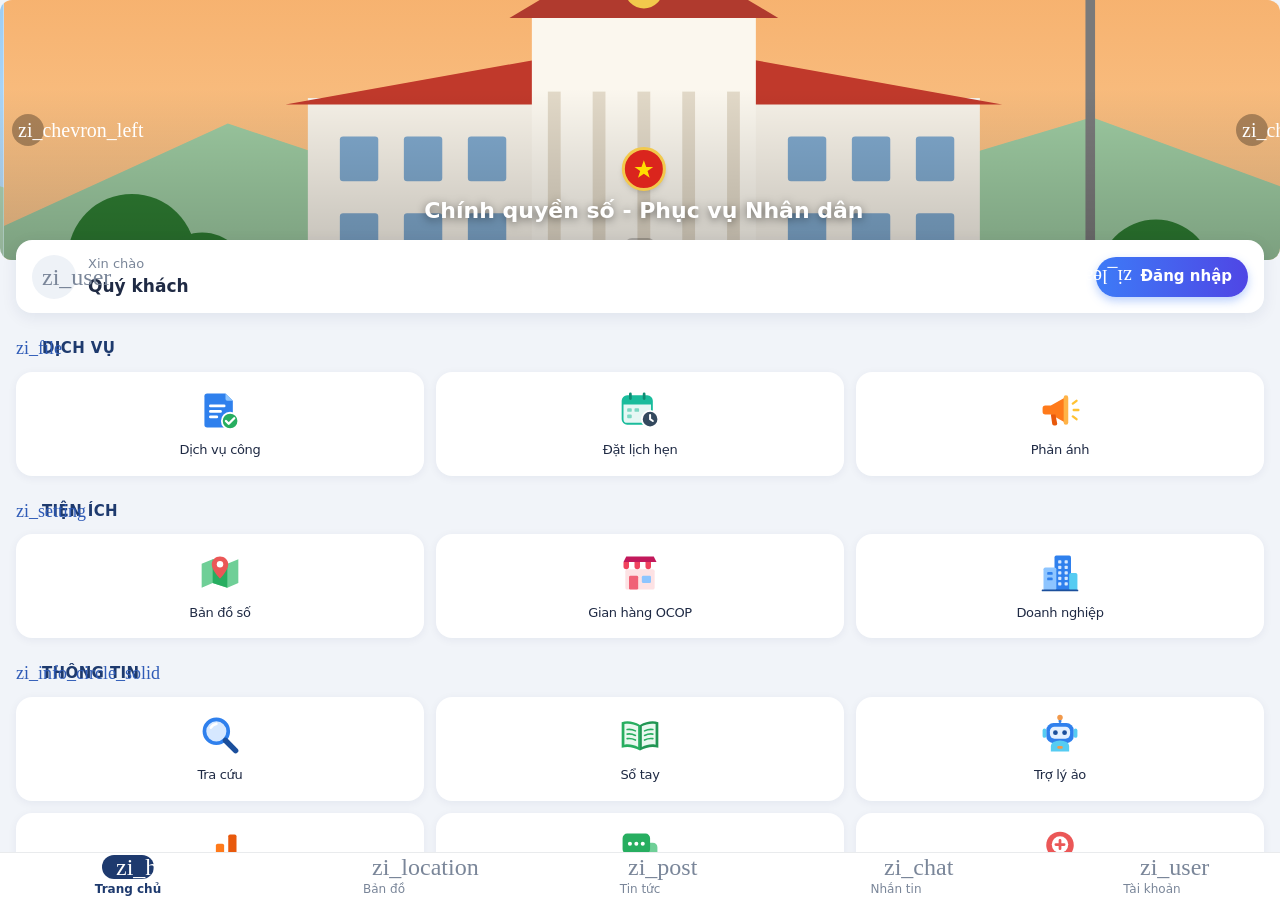
==== app/index.html @ dc9c043a "Trang giới thiệu và bản trải nghiệm Mini App UBND xã X Co-authored-by: Cursor <cursoragent@cursor.co" ====
<!DOCTYPE html>
<html>
  <head>
    <meta charset="utf-8" />
    <meta
      name="viewport"
      content="width=device-width, initial-scale=1, maximum-scale=1, minimum-scale=1, user-scalable=no, viewport-fit=cover"
    />

    <meta name="theme-color" content="#007aff" />
    <meta name="format-detection" content="telephone=no" />
    <meta name="msapplication-tap-highlight" content="no" />
    <title>Zalo Mini App</title>
    <script type="module" crossorigin src="./assets/index-BxHIRGRP.js"></script>
    <link rel="stylesheet" crossorigin href="./assets/index-O4EdWNN4.css">
  </head>
  <body>
    <div id="app"></div>
    <!-- built script files will be auto injected -->
  </body>
</html>
---- app/assets/index-O4EdWNN4.css ----
:root{--zaui-light-color-primary: #006af5;--zaui-dark-color-primary: #006af5;--zaui-light-color-on-primary: #ffffff;--zaui-dark-color-on-primary: #ffffff;--zaui-light-text-color: #141415;--zaui-dark-text-color: #f4f5f6;--zaui-avatar-text-color: #ffffff;--zaui-avatar-background-gradient-01: linear-gradient(45deg, #006af5 0%, #8fc1ff 100%);--zaui-avatar-background-gradient-02: linear-gradient(45deg, #6a40bf 0%, #52a0ff 100%);--zaui-avatar-background-gradient-03: linear-gradient(45deg, #12aee2 0%, #66d68f 100%);--zaui-avatar-background-gradient-04: linear-gradient(45deg, #34b764 0%, #99e5b5 100%);--zaui-mask-overlay-color: #000000b3;--zaui-light-body-background-color: #e9ebed;--zaui-light-avatar-border: #ffffff;--zaui-light-avatar-status-background: #ffffff;--zaui-light-avatar-status-online: #34b764;--zaui-light-avatar-status-blocked: #dc1f18;--zaui-light-avatar-story-contour-color: linear-gradient(45deg, #006af5 0%, #5fcbf2 100%);--zaui-light-avatar-uploading: linear-gradient(90deg, rgba(95, 203, 242, 0) 0%, #006af5 100%);--zaui-light-avatar-story-seen: #d6d9dc;--zaui-light-avatar-counter-background: #e9ebed;--zaui-light-bottom-navigation-color: #767a7f;--zaui-light-bottom-navigation-active-color: #006af5;--zaui-light-bottom-navigation-divider-color: #e9ebed;--zaui-light-bottom-navigation-background-color: #ffffff;--zaui-light-button-primary-background: var(--zaui-light-color-primary);--zaui-light-button-primary-background-pressed: #0250b6;--zaui-light-button-primary-text: var(--zaui-light-color-on-primary);--zaui-light-button-primary-icon: var(--zaui-light-color-on-primary);--zaui-light-button-primary-danger-background: #dc1f18;--zaui-light-button-primary-danger-background-pressed: #a51712;--zaui-light-button-primary-danger-text: #ffffff;--zaui-light-button-secondary-background: #d6e9ff;--zaui-light-button-secondary-background-pressed: #b8d9ff;--zaui-light-button-secondary-text: #006af5;--zaui-light-button-secondary-icon: #006af5;--zaui-light-button-secondary-danger-background: #fed8d7;--zaui-light-button-secondary-danger-background-pressed: #fcbdba;--zaui-light-button-secondary-danger-text: #dc1f18;--zaui-light-button-secondary-danger-icon: #dc1f18;--zaui-light-button-secondary-neutral-background: #e9ebed;--zaui-light-button-secondary-neutral-background-pressed: #d6d9dc;--zaui-light-button-secondary-neutral-text: #141415;--zaui-light-button-secondary-neutral-icon: #141415;--zaui-light-button-tertiary-background-pressed: #ebf4ff;--zaui-light-button-tertiary-text: #006af5;--zaui-light-button-tertiary-icon: #006af5;--zaui-light-button-tertiary-danger-background-pressed: #ffebeb;--zaui-light-button-tertiary-danger-text: #dc1f18;--zaui-light-button-tertiary-danger-icon: #dc1f18;--zaui-light-button-tertiary-neutral-background-pressed: #e9ebed;--zaui-light-button-tertiary-neutral-text: #141415;--zaui-light-button-tertiary-neutral-icon: #141415;--zaui-light-button-background-disabled: #d6d9dc;--zaui-light-button-text-disabled: #b9bdc1;--zaui-light-button-icon-disabled: #b9bdc1;--zaui-light-checkbox-border-color: #b9bdc1;--zaui-light-checkbox-uncheck-background: #ffffff;--zaui-light-checkbox-checked-background: #006af5;--zaui-light-checkbox-checked-mark-color: #ffffff;--zaui-light-checkbox-disabled-checked-background: #8fc1ff;--zaui-light-checkbox-disabled-checked-mark-color: #ffffffcc;--zaui-light-checkbox-disabled-uncheck-background: #d6d9dc;--zaui-light-checkbox-disabled-label: #b9bdc1;--zaui-light-header-color: #141415;--zaui-light-header-background-color: #ffffff;--zaui-light-header-divider: #e9ebed;--zaui-light-input-text-color: var(--zaui-light-text-color);--zaui-light-input-border-color: #b9bdc1;--zaui-light-input-hover-border-color: #006af5;--zaui-light-input-placeholder-color: #b9bdc1;--zaui-light-input-background-color: #ffffff;--zaui-light-input-helper-text-color: #767a7f;--zaui-light-input-helper-icon-background-color: #767a7f;--zaui-light-input-error-text-color: #dc1f18;--zaui-light-input-error-icon-background-color: #dc1f18;--zaui-light-input-clear-icon-color: #141415;--zaui-light-input-status-success-icon-focus-visible-color: #34b764;--zaui-light-input-status-success-icon-color: #34b764;--zaui-light-input-status-error: #dc1f18;--zaui-light-input-disabled-color: #767a7f;--zaui-light-input-disabled-background-color: #0000001a;--zaui-dark-input-text-color: var(--zaui-dark-text-color);--zaui-dark-input-border-color: #767a7f;--zaui-dark-input-hover-border-color: #006af5;--zaui-dark-input-placeholder-color: #53575a;--zaui-dark-input-background-color: #141415;--zaui-dark-input-helper-text-color: #8f9499;--zaui-dark-input-helper-icon-background-color: #8f9499;--zaui-dark-input-error-text-color: #dc1f18;--zaui-dark-input-error-icon-background-color: #dc1f18;--zaui-dark-input-clear-icon-color: #f4f5f6;--zaui-dark-input-status-success-icon-focus-visible-color: #f4f5f6;--zaui-dark-input-status-success-icon-color: #34b764;--zaui-dark-input-status-error: #dc1f18;--zaui-dark-input-disabled-color: #8f9499;--zaui-dark-input-disabled-background-color: #ffffff1a;--zaui-light-list-item-brackets-color: #767a7f;--zaui-light-list-item-subtitle-color: #767a7f;--zaui-light-list-item-icon-color: #767a7f;--zaui-light-list-item-icon-link-color: #006af5;--zaui-light-list-item-divider-color: #e9ebed;--zaui-light-modal-background: #ffffff;--zaui-light-modal-divider: #e9ebed;--zaui-light-picker-title-color: #141415;--zaui-light-picker-option-selected-color: #006af5;--zaui-light-picker-option-2nd-color: #767a7f;--zaui-light-picker-option-color: #b9bdc1;--zaui-light-picker-selected-background-color: #f4f5f6;--zaui-light-progress-completed: #006af5;--zaui-light-progress-background: #ffffff;--zaui-light-radio-border-color: #b9bdc1;--zaui-light-radio-uncheck-background: #ffffff;--zaui-light-radio-checked-background: #006af5;--zaui-light-radio-checked-mark-color: #ffffff;--zaui-light-radio-disabled-checked-background: #8fc1ff;--zaui-light-radio-disabled-checked-mark-color: #ffffffcc;--zaui-light-radio-disabled-uncheck-background: #d6d9dc;--zaui-light-radio-disabled-label: #b9bdc1;--zaui-light-option-selected-color: #006af5;--zaui-light-option-divider-color: #e9ebed;--zaui-light-option-color: #141415;--zaui-light-option-group-color: #767a7f;--zaui-light-pressed-bg-color: #e9ebed;--zaui-light-select-title-color: #141415;--zaui-light-close-btn-color: #141415;--zaui-light-option-color-disabled: #767a7f;--zaui-light-sheet-title: #141415;--zaui-light-sheet-divider: #e9ebed;--zaui-light-sheet-container: #ffffff;--zaui-light-sheet-handler: #e9ebed;--zaui-light-action-sheet-title: #767a7f;--zaui-light-action-sheet-divider: #e9ebed;--zaui-light-action-sheet-group-divider: #f4f5f6;--zaui-light-slider-track-bg-color: #d6d9dc;--zaui-light-slider-track-active-bg-color: #006af5;--zaui-light-slider-thumb-bg-color: #006af5;--zaui-light-slider-mark-bg-color: #d6d9dc;--zaui-light-slider-mark-filled-bg-color: #006af5;--zaui-light-slider-label-color: #767a7f;--zaui-light-slider-value-color: #141415;--zaui-light-slider-prefix-suffix-color: #767a7f;--zaui-light-snackbar-background: #252627;--zaui-light-snackbar-text-color: #ffffff;--zaui-light-snackbar-action-color: #52a0ff;--zaui-light-snackbar-default-icon-color: #767a7f;--zaui-light-snackbar-success-color: #34b764;--zaui-light-snackbar-info-color: #52a0ff;--zaui-light-snackbar-error-color: #dc1f18;--zaui-light-snackbar-warning-color: #e8ba02;--zaui-light-snackbar-download-color: #767a7f;--zaui-light-snackbar-disconnect-color: #767a7f;--zaui-light-snackbar-connect-color: #34b764;--zaui-light-snackbar-progress-color: #52a0ff;--zaui-light-countdown-bg-color: #ffffff;--zaui-light-countdown-progress-color: #52a0ff;--zaui-light-countdown-counter-color: #ffffff;--zaui-light-spinner-border-color: #d6d9dc;--zaui-light-spinner-dot-color: #006af5;--zaui-light-switch-bg-color: #006af5;--zaui-light-switch-disabled-bg-color: #8fc1ff;--zaui-light-switch-off-bg-color: #b9bdc1;--zaui-light-switch-off-disabled-bg-color: #d6d9dc;--zaui-light-switch-handler-bg-color: #ffffff;--zaui-light-switch-handler-disabled-bg-color: #ffffff;--zaui-light-switch-label-color: #141415;--zaui-light-switch-label-disabled-color: #b9bdc1;--zaui-light-tabbar-divider: #e9ebed;--zaui-light-tabbar-background: #ffffff;--zaui-light-tabbar-label: #767a7f;--zaui-light-tabbar-label-active: #141415;--zaui-light-tabbar-active-line: #006af5;--zaui-dark-body-background-color: #000000e6;--zaui-dark-avatar-border: #141415;--zaui-dark-avatar-status-background: #141415;--zaui-dark-avatar-status-online: #34b764;--zaui-dark-avatar-status-blocked: #dc1f18;--zaui-dark-avatar-story-contour-color: linear-gradient(45deg, #006af5 0%, #5fcbf2 100%);--zaui-dark-avatar-uploading: linear-gradient(90deg, rgba(95, 203, 242, 0) 0%, #006af5 100%);--zaui-dark-avatar-story-seen: #53575a;--zaui-dark-avatar-counter-background: #36383a;--zaui-dark-bottom-navigation-color: #8f9499;--zaui-dark-bottom-navigation-active-color: #52a0ff;--zaui-dark-bottom-navigation-divider-color: #36383a;--zaui-dark-bottom-navigation-background-color: #141415;--zaui-dark-button-primary-background: var(--zaui-dark-color-primary);--zaui-dark-button-primary-background-pressed: #0250b6;--zaui-dark-button-primary-text: var(--zaui-dark-color-on-primary);--zaui-dark-button-primary-icon: var(--zaui-dark-color-on-primary);--zaui-dark-button-primary-danger-background: #dc1f18;--zaui-dark-button-primary-danger-background-pressed: #a51712;--zaui-dark-button-primary-danger-text: #ffffff;--zaui-dark-button-primary-danger-icon: #ffffff;--zaui-dark-button-secondary-background: #03316d;--zaui-dark-button-secondary-background-pressed: #03244e;--zaui-dark-button-secondary-text: #8fc1ff;--zaui-dark-button-secondary-icon: #8fc1ff;--zaui-dark-button-secondary-danger-background: #650e0b;--zaui-dark-button-secondary-danger-background-pressed: #490a08;--zaui-dark-button-secondary-danger-text: #f89996;--zaui-dark-button-secondary-danger-icon: #f89996;--zaui-dark-button-secondary-neutral-background: #36383a;--zaui-dark-button-secondary-neutral-background-pressed: #252627;--zaui-dark-button-secondary-neutral-text: #ffffff;--zaui-dark-button-secondary-neutral-icon: #ffffff;--zaui-dark-button-tertiary-background-pressed: #03316d;--zaui-dark-button-tertiary-text: #52a0ff;--zaui-dark-button-tertiary-icon: #52a0ff;--zaui-dark-button-tertiary-danger-background-pressed: #650e0b;--zaui-dark-button-tertiary-danger-text: #f1645f;--zaui-dark-button-tertiary-danger-icon: #f1645f;--zaui-dark-button-tertiary-neutral-background-pressed: #36383a;--zaui-dark-button-tertiary-neutral-text: #ffffff;--zaui-dark-button-tertiary-neutral-icon: #ffffff;--zaui-dark-button-background-disabled: #36383a;--zaui-dark-button-text-disabled: #53575a;--zaui-dark-button-icon-disabled: #53575a;--zaui-dark-checkbox-border-color: #767a7f;--zaui-dark-checkbox-uncheck-background: #141415;--zaui-dark-checkbox-checked-background: #006af5;--zaui-dark-checkbox-checked-mark-color: #ffffff;--zaui-dark-checkbox-disabled-checked-background: #033e8c;--zaui-dark-checkbox-disabled-checked-mark-color: #ffffff99;--zaui-dark-checkbox-disabled-uncheck-background: #36383a;--zaui-dark-checkbox-disabled-label: #53575a;--zaui-dark-header-color: #f4f5f6;--zaui-dark-header-background-color: #141415;--zaui-dark-header-divider: #36383a;--zaui-dark-list-item-brackets-color: #8f9499;--zaui-dark-list-item-subtitle-color: #8f9499;--zaui-dark-list-item-icon-color: #767a7f;--zaui-dark-list-item-icon-link-color: #006af5;--zaui-dark-list-item-divider-color: #36383a;--zaui-dark-modal-background: #252627;--zaui-dark-modal-divider: #36383a;--zaui-dark-picker-title-color: #f4f5f6;--zaui-dark-picker-option-selected-color: #006af5;--zaui-dark-picker-option-2nd-color: #8f9499;--zaui-dark-picker-option-color: #53575a;--zaui-dark-picker-selected-background-color: #252627;--zaui-dark-progress-completed: #52a0ff;--zaui-dark-progress-background: #ffffff33;--zaui-dark-radio-border-color: #767a7f;--zaui-dark-radio-uncheck-background: #141415;--zaui-dark-radio-checked-background: #006af5;--zaui-dark-radio-checked-mark-color: #ffffff;--zaui-dark-radio-disabled-checked-background: #033e8c;--zaui-dark-radio-disabled-checked-mark-color: #ffffff99;--zaui-dark-radio-disabled-uncheck-background: #36383a;--zaui-dark-radio-disabled-label: #53575a;--zaui-dark-option-selected-color: #006af5;--zaui-dark-option-divider-color: #36383a;--zaui-dark-option-color: #f4f5f6;--zaui-dark-option-group-color: #8f9499;--zaui-dark-pressed-bg-color: #36383a;--zaui-dark-select-title-color: #f4f5f6;--zaui-dark-close-btn-color: #f4f5f6;--zaui-dark-option-color-disabled: #8f9499;--zaui-dark-sheet-title: #f4f5f6;--zaui-dark-sheet-divider: #36383a;--zaui-dark-sheet-container: #252627;--zaui-dark-sheet-handler: #36383a;--zaui-dark-action-sheet-title: #8f9499;--zaui-dark-action-sheet-divider: #36383a;--zaui-dark-action-sheet-group-divider: #000000;--zaui-dark-slider-track-bg-color: #d6d9dc;--zaui-dark-slider-track-active-bg-color: #006af5;--zaui-dark-slider-thumb-bg-color: #006af5;--zaui-dark-slider-mark-bg-color: #d6d9dc;--zaui-dark-slider-mark-filled-bg-color: #006af5;--zaui-dark-slider-label-color: #8f9499;--zaui-dark-slider-value-color: #f4f5f6;--zaui-dark-slider-prefix-suffix-color: #d6d9dc;--zaui-dark-snackbar-background: #53575a;--zaui-dark-snackbar-text-color: #ffffff;--zaui-dark-snackbar-action-color: #52a0ff;--zaui-dark-snackbar-default-icon-color: #8f9499;--zaui-dark-snackbar-success-color: #34b764;--zaui-dark-snackbar-info-color: #52a0ff;--zaui-dark-snackbar-error-color: #dc1f18;--zaui-dark-snackbar-warning-color: #e8ba02;--zaui-dark-snackbar-download-color: #8f9499;--zaui-dark-snackbar-disconnect-color: #8f9499;--zaui-dark-snackbar-connect-color: #34b764;--zaui-dark-countdown-bg-color: #ffffff;--zaui-dark-countdown-progress-color: #52a0ff;--zaui-dark-countdown-counter-color: #ffffff;--zaui-dark-snackbar-progress-color: #52a0ff;--zaui-dark-spinner-border-color: #d6d9dc;--zaui-dark-spinner-dot-color: #006af5;--zaui-dark-switch-bg-color: #006af5;--zaui-dark-switch-disabled-bg-color: #033e8c;--zaui-dark-switch-off-bg-color: #53575a;--zaui-dark-switch-off-disabled-bg-color: #36383a;--zaui-dark-switch-handler-bg-color: #ffffff;--zaui-dark-switch-handler-disabled-bg-color: #ffffff99;--zaui-dark-switch-label-color: #f4f5f6;--zaui-dark-switch-label-disabled-color: #53575a;--zaui-dark-tabbar-divider: #36383a;--zaui-dark-tabbar-background: #141415;--zaui-dark-tabbar-label: #8f9499;--zaui-dark-tabbar-label-active: #f4f5f6;--zaui-dark-tabbar-active-line: #006af5}@keyframes loadingCircle{to{transform:rotate(360deg)}}@keyframes zoomIn{0%{opacity:0;transform:scale(0)}to{opacity:1;transform:scale(1)}}@keyframes zoomOut{0%{transform:scale(1)}50%{opacity:.1;transform:scale(.5)}to{opacity:0;transform:scale(0)}}@keyframes fadeIn{0%{opacity:0}to{opacity:1}}@keyframes fadeOut{0%{opacity:1}to{opacity:0}}@keyframes slideUp{0%{transform:translateY(100%)}to{transform:translateY(0)}}@keyframes slideDown{0%{transform:translateY(0)}to{transform:translateY(100%)}}@keyframes cursorAnimate{0%{opacity:0}50%{opacity:1}to{opacity:0}}.zaui-mask{width:100%;height:100%;position:fixed;z-index:1000;top:0;bottom:0;left:0;right:0;background-color:var(--zaui-mask-overlay-color, #000000b3);-webkit-overflow-scrolling:touch;display:none}.zaui-mask-hidden{visibility:visible}.zaui-mask-no-mask{background:transparent;background-color:transparent}.zaui-mask-enter,.zaui-mask-appear,.zaui-mask-exit{animation-duration:.3s;animation-fill-mode:both;animation-timing-function:cubic-bezier(.645,.045,.355,1);animation-play-state:paused;display:unset}.zaui-mask-enter.zaui-mask-enter-active,.zaui-mask-appear.zaui-mask-appear-active{animation-name:fadeIn;animation-play-state:running;display:unset}.zaui-mask-enter-done{display:unset}.zaui-mask-exit.zaui-mask-exit-active{animation-name:fadeOut;animation-play-state:running}.zaui-mask-exit-done{display:none}.zaui-modal-wrapper{position:fixed;top:0;bottom:0;left:0;right:0;overflow:auto;outline:0;z-index:1000;display:flex;justify-content:center;align-items:center;-webkit-overflow-scrolling:touch}.zaui-btn{padding:12px 24px;position:relative;display:inline-block;white-space:nowrap;text-align:center;background-image:none;border:none;cursor:pointer;border-radius:48px;user-select:none;touch-action:manipulation;-moz-appearance:button;appearance:button;-webkit-appearance:button;text-decoration:none;box-shadow:none;-webkit-user-select:none;-moz-user-select:none;-ms-user-select:none;margin:0;background-color:var(--zaui-light-button-primary-background, #006af5);color:var(--zaui-light-button-primary-text, #ffffff);min-width:120px;height:48px;font-size:15px;line-height:20px;font-weight:500}.zaui-btn,.zaui-btn:hover,.zaui-btn:active,.zaui-btn:focus{outline:0;box-shadow:none}.zaui-btn:not([disabled]):hover{text-decoration:none}.zaui-btn:not([disabled]):active{outline:0;box-shadow:none}.zaui-btn[disabled]{cursor:not-allowed;pointer-events:none}.zaui-btn[disabled]>*{pointer-events:none}.zaui-btn:active,.zaui-btn:focus-visible{background-color:var(--zaui-light-button-primary-background-pressed, #0250b6)}.zaui-btn-disabled[disabled],.zaui-btn-primary.zaui-btn-disabled[disabled],.zaui-btn-secondary.zaui-btn-disabled[disabled]{background-color:var(--zaui-light-button-background-disabled, #d6d9dc);color:var(--zaui-light-button-text-disabled, #b9bdc1)}.zaui-btn .zaui-btn-container{display:inline-flex;flex-direction:row;flex-wrap:nowrap;align-items:center}.zaui-btn-tertiary.zaui-btn-disabled[disabled]{background-color:transparent;color:var(--zaui-light-button-text-disabled, #b9bdc1)}.zaui-btn-small{min-width:72px;height:32px;font-size:14px;line-height:18px;font-weight:500;padding:8px 16px}.zaui-btn-large{min-width:120px;height:48px}.zaui-btn-medium{min-width:96px;height:40px;padding:8px 24px}.zaui-btn-full-width{width:100%;min-width:unset}.zaui-btn-primary,.zaui-btn-primary.zaui-btn-highlight{background-color:var(--zaui-light-button-primary-background, #006af5);color:var(--zaui-light-button-primary-text, #ffffff)}.zaui-btn-primary:active,.zaui-btn-primary.zaui-btn-highlight:active,.zaui-btn-primary:focus-visible,.zaui-btn-primary.zaui-btn-highlight:focus-visible{background-color:var(--zaui-light-button-primary-background-pressed, #0250b6)}.zaui-btn-secondary,.zaui-btn-secondary.zaui-btn-highlight{background-color:var(--zaui-light-button-secondary-background, #d6e9ff);color:var(--zaui-light-button-secondary-text, #006af5)}.zaui-btn-secondary:active,.zaui-btn-secondary.zaui-btn-highlight:active,.zaui-btn-secondary:focus-visible,.zaui-btn-secondary.zaui-btn-highlight:focus-visible{background-color:var(--zaui-light-button-secondary-background-pressed, #b8d9ff)}.zaui-btn-tertiary,.zaui-btn-tertiary.zaui-btn-highlight{background-color:transparent;color:var(--zaui-light-button-tertiary-text, #006af5)}.zaui-btn-tertiary:active,.zaui-btn-tertiary.zaui-btn-highlight:active,.zaui-btn-tertiary:focus-visible,.zaui-btn-tertiary.zaui-btn-highlight:focus-visible{background-color:var(--zaui-light-button-tertiary-background-pressed, #ebf4ff)}.zaui-btn-danger,.zaui-btn-primary.zaui-btn-danger{background-color:var(--zaui-light-button-primary-danger-background, #dc1f18);color:var(--zaui-light-button-primary-danger-text, #ffffff)}.zaui-btn-danger:active,.zaui-btn-primary.zaui-btn-danger:active,.zaui-btn-danger:focus-visible,.zaui-btn-primary.zaui-btn-danger:focus-visible{background-color:var(--zaui-light-button-primary-danger-background-pressed, #a51712)}.zaui-btn-secondary.zaui-btn-danger{background-color:var(--zaui-light-button-secondary-danger-background, #fed8d7);color:var(--zaui-light-button-secondary-danger-text, #dc1f18)}.zaui-btn-secondary.zaui-btn-danger:active,.zaui-btn-secondary.zaui-btn-danger:focus-visible{background-color:var(--zaui-light-button-secondary-danger-background-pressed, #fcbdba)}.zaui-btn-tertiary.zaui-btn-danger{background-color:transparent;color:var(--zaui-light-button-tertiary-danger-text, #dc1f18)}.zaui-btn-tertiary.zaui-btn-danger:active,.zaui-btn-tertiary.zaui-btn-danger:focus-visible{background-color:var(--zaui-light-button-tertiary-danger-background-pressed, #ffebeb)}.zaui-btn-secondary.zaui-btn-neutral{background-color:var(--zaui-light-button-secondary-neutral-background, #e9ebed);color:var(--zaui-light-button-secondary-neutral-text, #141415)}.zaui-btn-secondary.zaui-btn-neutral:active,.zaui-btn-secondary.zaui-btn-neutral:focus-visible{background-color:var(--zaui-light-button-secondary-neutral-background-pressed, #d6d9dc)}.zaui-btn-tertiary.zaui-btn-neutral{background-color:transparent;color:var(--zaui-light-button-tertiary-neutral-text, #141415)}.zaui-btn-tertiary.zaui-btn-neutral:active,.zaui-btn-tertiary.zaui-btn-neutral:focus-visible{background-color:var(--zaui-light-button-tertiary-neutral-background-pressed, #e9ebed)}.zaui-btn-loading{position:relative;pointer-events:none}.zaui-btn-loading>*{visibility:hidden}.zaui-btn-loading-container{position:absolute;left:0;top:0;width:100%;height:100%;visibility:visible;display:flex;align-items:center;justify-content:center}.zaui-btn-loading .zaui-btn-loading-icon{width:24px;height:24px;display:inline-block;animation:loadingCircle 1s infinite linear}.zaui-btn-small.zaui-btn-loading .zaui-btn-loading-icon{width:16px;height:16px}.zaui-btn-small .zaui-btn-icon .zaui-icon{font-size:16px}.zaui-btn-icon-only{min-width:unset;width:48px;height:48px;padding:12px;line-height:1}.zaui-btn-icon-only .zaui-btn-icon{position:absolute;top:50%;left:50%;transform:translate(-50%,-50%);width:24px;height:24px;display:inline-block}.zaui-btn-icon-only .zaui-btn-icon .zaui-icon{font-size:24px}.zaui-btn-icon-only.zaui-btn-small{width:32px;height:32px;padding:8px}.zaui-btn-icon-only.zaui-btn-small .zaui-btn-icon{width:16px;height:16px}.zaui-btn-icon-only.zaui-btn-small .zaui-icon{font-size:16px}.zaui-btn-icon-only.zaui-btn-medium{width:40px;height:40px;padding:8px}.zaui-btn-icon-only.zaui-btn-medium .zaui-icon{font-size:24px}.zaui-btn-suffix-icon .zaui-btn-icon{width:24px;height:24px;margin-left:8px}.zaui-btn-suffix-icon.zaui-btn-small .zaui-btn-icon{width:16px;height:16px;margin-left:8px}.zaui-btn-prefix-icon .zaui-btn-icon{width:24px;height:24px;margin-right:8px}.zaui-btn-prefix-icon.zaui-btn-small .zaui-btn-icon{width:16px;height:16px;margin-left:4px}body[zaui-theme=dark] .zaui-btn{background-color:var(--zaui-light-button-primary-background, #006af5);color:var(--zaui-light-button-primary-text, #ffffff);background-color:var(--zaui-dark-button-primary-background, #006af5);background:var(--zaui-dark-button-primary-background, #006af5);color:var(--zaui-dark-button-primary-text, #ffffff)}body[zaui-theme=dark] .zaui-btn:active,body[zaui-theme=dark] .zaui-btn:focus-visible{background-color:var(--zaui-light-button-primary-background-pressed, #0250b6);background-color:var(--zaui-dark-button-primary-background-pressed, #0250b6);background:var(--zaui-dark-button-primary-background-pressed, #0250b6)}body[zaui-theme=dark] .zaui-btn-disabled[disabled],body[zaui-theme=dark] .zaui-btn-primary.zaui-btn-disabled[disabled],body[zaui-theme=dark] .zaui-btn-secondary.zaui-btn-disabled[disabled]{background-color:var(--zaui-dark-button-background-disabled, #36383a);color:var(--zaui-dark-button-text-disabled, #53575a)}body[zaui-theme=dark] .zaui-btn-tertiary.zaui-btn-disabled[disabled]{background-color:transparent;color:var(--zaui-dark-button-text-disabled, #53575a)}body[zaui-theme=dark] .zaui-btn-primary,body[zaui-theme=dark] .zaui-btn-primary.zaui-btn-highlight{background-color:var(--zaui-light-button-primary-background, #006af5);background-color:var(--zaui-dark-button-primary-background, #006af5);color:var(--zaui-light-button-primary-text, #ffffff)}body[zaui-theme=dark] .zaui-btn-primary:active,body[zaui-theme=dark] .zaui-btn-primary.zaui-btn-highlight:active,body[zaui-theme=dark] .zaui-btn-primary:focus-visible,body[zaui-theme=dark] .zaui-btn-primary.zaui-btn-highlight:focus-visible{background-color:var(--zaui-light-button-primary-background-pressed, #0250b6);background-color:var(--zaui-dark-button-primary-background-pressed, #0250b6)}body[zaui-theme=dark] .zaui-btn-secondary,body[zaui-theme=dark] .zaui-btn-secondary.zaui-btn-highlight{background-color:var(--zaui-light-button-secondary-background, #d6e9ff);background-color:var(--zaui-dark-button-secondary-background, #03316d);color:var(--zaui-light-button-secondary-text, #006af5)}body[zaui-theme=dark] .zaui-btn-secondary:active,body[zaui-theme=dark] .zaui-btn-secondary.zaui-btn-highlight:active,body[zaui-theme=dark] .zaui-btn-secondary:focus-visible,body[zaui-theme=dark] .zaui-btn-secondary.zaui-btn-highlight:focus-visible{background-color:var(--zaui-light-button-secondary-background-pressed, #b8d9ff)}body[zaui-theme=dark] .zaui-btn-tertiary,body[zaui-theme=dark] .zaui-btn-tertiary.zaui-btn-highlight{color:var(--zaui-light-button-tertiary-text, #006af5);background-color:transparent;color:var(--zaui-dark-button-tertiary-text, #52a0ff)}body[zaui-theme=dark] .zaui-btn-tertiary:active,body[zaui-theme=dark] .zaui-btn-tertiary.zaui-btn-highlight:active,body[zaui-theme=dark] .zaui-btn-tertiary:focus-visible,body[zaui-theme=dark] .zaui-btn-tertiary.zaui-btn-highlight:focus-visible{background-color:var(--zaui-light-button-tertiary-background-pressed, #ebf4ff);background-color:var(--zaui-dark-button-tertiary-background-pressed, #03316d)}body[zaui-theme=dark] .zaui-btn-danger,body[zaui-theme=dark] .zaui-btn-primary.zaui-btn-danger{background-color:var(--zaui-dark-button-primary-danger-background, #dc1f18);color:var(--zaui-dark-button-primary-danger-text, #ffffff)}body[zaui-theme=dark] .zaui-btn-danger:active,body[zaui-theme=dark] .zaui-btn-primary.zaui-btn-danger:active,body[zaui-theme=dark] .zaui-btn-danger:focus-visible,body[zaui-theme=dark] .zaui-btn-primary.zaui-btn-danger:focus-visible{background-color:var(--zaui-dark-button-primary-danger-background-pressed, #a51712)}body[zaui-theme=dark] .zaui-btn-secondary.zaui-btn-danger{background-color:var(--zaui-dark-button-secondary-danger-background, #650e0b);color:var(--zaui-dark-button-secondary-danger-text, #f89996)}body[zaui-theme=dark] .zaui-btn-secondary.zaui-btn-danger:active,body[zaui-theme=dark] .zaui-btn-secondary.zaui-btn-danger:focus-visible{background-color:var(--zaui-dark-button-secondary-danger-background-pressed, #490a08)}body[zaui-theme=dark] .zaui-btn-tertiary.zaui-btn-danger{background-color:transparent;color:var(--zaui-dark-button-tertiary-danger-text, #f1645f)}body[zaui-theme=dark] .zaui-btn-tertiary.zaui-btn-danger:active,body[zaui-theme=dark] .zaui-btn-tertiary.zaui-btn-danger:focus-visible{background-color:var(--zaui-dark-button-tertiary-danger-background-pressed, #650e0b)}body[zaui-theme=dark] .zaui-btn-secondary.zaui-btn-neutral{background-color:var(--zaui-dark-button-secondary-neutral-background, #36383a);color:var(--zaui-dark-button-secondary-neutral-text, #ffffff)}body[zaui-theme=dark] .zaui-btn-secondary.zaui-btn-neutral:active,body[zaui-theme=dark] .zaui-btn-secondary.zaui-btn-neutral:focus-visible{background-color:var(--zaui-dark-button-secondary-neutral-background-pressed, #252627)}body[zaui-theme=dark] .zaui-btn-tertiary.zaui-btn-neutral{background-color:transparent;color:var(--zaui-dark-button-tertiary-neutral-text, #ffffff)}body[zaui-theme=dark] .zaui-btn-tertiary.zaui-btn-neutral:active,body[zaui-theme=dark] .zaui-btn-tertiary.zaui-btn-neutral:focus-visible{background-color:var(--zaui-dark-button-tertiary-neutral-background-pressed, #36383a)}:root{--zaui-safe-area-inset-top: env(safe-area-inset-top, 0px);--zaui-safe-area-inset-bottom: env(safe-area-inset-bottom, 0px);--zaui-safe-area-inset-left: env(safe-area-inset-left, 0px);--zaui-safe-area-inset-right: env(safe-area-inset-right, 0px)}*{box-sizing:border-box}html{height:100%;overflow:hidden;position:relative;-webkit-tap-highlight-color:rgba(0,0,0,0)}body{height:100%;overflow:auto;position:relative;margin:0;padding:0;width:100%;-webkit-text-size-adjust:100%;-webkit-font-smoothing:antialiased;font-size:15px;font-weight:400;line-height:20px;font-family:-apple-system,system-ui,BlinkMacSystemFont,Segoe UI,Roboto,Helvetica Neue,Arial,sans-serif;background-color:var(--zaui-light-body-background-color, #e9ebed);color:var(--zaui-light-text-color, #141415)}body[zaui-theme=dark]{background-color:var(--zaui-light-body-background-color, #e9ebed);color:var(--zaui-light-text-color, #141415);background-color:var(--zaui-dark-body-background-color, #000000e6);color:var(--zaui-dark-text-color, #f4f5f6)}@font-face{font-family:zaui-icons;font-style:normal;font-weight:400;src:url(https://h5.zadn.vn/static/fonts/ZMPIcons-Regular-v3.woff2);src:url(https://h5.zadn.vn/static/fonts/ZMPIcons-Regular-v3.woff2) format("woff2"),url(https://h5.zadn.vn/static/fonts/ZMPIcons-Regular-v3.woff) format("woff"),url(https://h5.zadn.vn/static/fonts/ZMPIcons-Regular-v3.ttf) format("truetype")}.zaui-icon{vertical-align:middle;background-size:100% auto;background-position:center;background-repeat:no-repeat;position:relative;font-family:zaui-icons;font-weight:400;font-style:normal;font-size:24px;width:1em;height:1em;line-height:1;letter-spacing:normal;text-transform:none;display:inline-flex;white-space:nowrap;word-wrap:normal;-webkit-font-smoothing:antialiased;text-rendering:optimizeLegibility;-moz-osx-font-smoothing:grayscale;-moz-font-feature-settings:"liga";font-feature-settings:"liga";text-align:center}.zaui-list{box-sizing:border-box;margin:0;padding:0;list-style:none}.zaui-list-no-spacing.zaui-list .zaui-list-item:not(:last-child){margin-bottom:0}.zaui-list .zaui-list-item:not(:last-child){margin-bottom:24px}.zaui-list .zaui-list-item:not(:last-child) .zaui-list-item-right:after{content:"";height:.5px;background-color:var(--zaui-light-list-item-divider-color, #e9ebed);width:100%;position:absolute;bottom:-16px;left:0}.zaui-list-no-divider>.zaui-list-item>.zaui-list-item-right:after{display:none}.zaui-list-item{padding:16px;position:relative;display:flex;flex-direction:row}.zaui-list-item-subtitle{color:var(--zaui-light-list-item-subtitle-color, #767a7f);font-size:14px;line-height:18px}.zaui-list-item-brackets{color:var(--zaui-light-list-item-brackets-color, #767a7f);display:inline-block;margin-left:4px;font-size:15px;line-height:20px}.zaui-list-item-title{display:inline-block;font-size:16px;line-height:22px}.zaui-list-item-title-container{white-space:nowrap;overflow:hidden}.zaui-list-item-content{flex:1;overflow-wrap:anywhere}.zaui-list-item-prefix{margin-right:16px}.zaui-list-item-suffix{margin-left:16px}.zaui-list-item-right{position:relative;flex:1;display:flex;flex-direction:row;flex-wrap:nowrap}body[zaui-theme=dark] .zaui-list{box-sizing:border-box;margin:0;padding:0;list-style:none}body[zaui-theme=dark] .zaui-list .zaui-list-item-subtitle{color:var(--zaui-dark-list-item-subtitle-color, #8f9499)}body[zaui-theme=dark] .zaui-list .zaui-list-item-brackets{color:var(--zaui-dark-list-item-brackets-color, #8f9499)}body[zaui-theme=dark] .zaui-list .zaui-list-item:not(:last-child) .zaui-list-item-right:after{background-color:var(--zaui-dark-list-item-divider-color, #36383a)}.zaui-input{font-size:16px;font-weight:400;line-height:22px;font-family:inherit;background-color:transparent;color:var(--zaui-light-input-text-color, #141415);border-radius:8px;height:48px;width:100%;border:1px solid var(--zaui-light-input-border-color, #b9bdc1);padding:0 12px;margin:4px 0;box-sizing:border-box;-webkit-tap-highlight-color:transparent;outline:none}.zaui-input::-moz-placeholder{color:var(--zaui-light-input-placeholder-color, #b9bdc1)}.zaui-input::-webkit-input-placeholder{color:var(--zaui-light-input-placeholder-color, #b9bdc1)}.zaui-input::placeholder{color:var(--zaui-light-input-placeholder-color, #b9bdc1)}.zaui-input:-ms-input-placeholder{color:var(--zaui-light-input-placeholder-color, #b9bdc1)}.zaui-input::-ms-input-placeholder{color:var(--zaui-light-input-placeholder-color, #b9bdc1)}.zaui-input-wrapper{display:flex;flex-direction:column;flex-wrap:nowrap;align-items:flex-start;justify-content:center;color:var(--zaui-light-input-text-color, #141415)}.zaui-input-label{font-size:14px;line-height:18px;white-space:nowrap;overflow:hidden;display:inline-block}.zaui-input-helper-text{display:flex;flex-direction:row;flex-wrap:nowrap;align-items:flex-start;justify-content:flex-start;font-size:13px;line-height:18px;color:var(--zaui-light-input-helper-text-color, #767a7f)}.zaui-input-helper-text-icon{padding-right:0;margin-right:4px;margin-top:1px}.zaui-input-helper-text-content{flex:1;display:inline-flex;line-height:18px}.zaui-input-helper-text-has-error{color:var(--zaui-light-input-error-text-color, #dc1f18)}.zaui-input-helper-text-hidden{display:none}.zaui-input-clear-btn{display:flex;flex-direction:row;flex-wrap:nowrap;align-items:center;justify-content:center;margin-right:12px}.zaui-input-clear-btn-hidden{display:none}.zaui-input-clear-icon{color:var(--zaui-light-input-clear-icon-color, #141415)}.zaui-input:not(:focus)~.zaui-input-suffix .zaui-input-clear-icon-display-mode-focus{visibility:hidden}.zaui-input-status-success{display:flex;flex-direction:row;flex-wrap:nowrap;align-items:center;justify-content:center;padding-right:12px}.zaui-input-status-success-icon{color:var(--zaui-light-input-status-success-icon-color, #34b764)}.zaui-input-password-icon{margin-right:12px}.zaui-input-small{min-width:unset;height:32px}.zaui-input-medium{min-width:unset;height:48px}.zaui-input-large{min-width:unset;height:56px}.zaui-input:hover,.zaui-input:focus,.zaui-input:focus-visible{border-color:var(--zaui-light-input-hover-border-color, #006af5)}.zaui-input:hover.zaui-input-status-error,.zaui-input:focus.zaui-input-status-error,.zaui-input:focus-visible.zaui-input-status-error{border-color:var(--zaui-light-input-status-error, #dc1f18)}.zaui-input-status-error{border-color:var(--zaui-light-input-status-error, #dc1f18)}.zaui-input-disabled{color:var(--zaui-light-input-disabled-color, #767a7f);background-color:var(--zaui-light-input-disabled-background-color, #0000001a);border:none}.zaui-input-affix-wrapper{background-color:var(--zaui-light-input-background-color, #ffffff);display:flex;flex-direction:row;flex-wrap:nowrap;align-items:center;justify-content:flex-start;position:relative;width:100%;border:1px solid var(--zaui-light-input-border-color, #b9bdc1);border-radius:8px;margin:4px 0}.zaui-input-affix-wrapper-focused{border-color:var(--zaui-light-input-hover-border-color, #006af5)}.zaui-input-affix-wrapper .zaui-input{border:none;margin:0}.zaui-input-affix-wrapper .zaui-input-suffix{display:flex;flex-direction:row;flex-wrap:nowrap;align-items:center;justify-content:center}.zaui-input-affix-wrapper-status-error{border-color:var(--zaui-light-input-status-error, #dc1f18)}.zaui-input-affix-wrapper-disabled{border:none;color:var(--zaui-light-input-disabled-color, #767a7f);background-color:var(--zaui-light-input-disabled-background-color, #0000001a)}.zaui-input-affix-wrapper-disabled .zaui-input-disabled,.zaui-input-affix-wrapper-disabled .zaui-input-suffix{background-color:transparent}.zaui-input-affix-wrapper:hover,.zaui-input-affix-wrapper:focus,.zaui-input-affix-wrapper:focus-visible{border-color:var(--zaui-light-input-hover-border-color, #006af5)}.zaui-input-affix-wrapper:hover.zaui-input-affix-wrapper-status-error,.zaui-input-affix-wrapper:focus.zaui-input-affix-wrapper-status-error,.zaui-input-affix-wrapper:focus-visible.zaui-input-affix-wrapper-status-error{border-color:var(--zaui-light-input-status-error, #dc1f18)}.zaui-input-textarea{resize:none;padding:12px;font-family:inherit}.zaui-input-textarea::-webkit-resizer{-webkit-appearance:none}.zaui-input-textarea-min-height{min-height:120px}.zaui-input-textarea::-webkit-scrollbar{display:none}.zaui-input-textarea-affix-wrapper{align-items:flex-start;padding:12px 0}.zaui-input-textarea-affix-wrapper .zaui-input-textarea{padding-top:0;padding-bottom:0}.zaui-input-textarea~.zaui-input-suffix .zaui-input-show-count-suffix{position:absolute;bottom:12px;right:12px}.zaui-input-textarea-has-show-count{margin-bottom:24px!important}.zaui-input-otp{position:relative;box-sizing:border-box;display:inline-flex;justify-content:center;align-items:center;width:52px;height:56px;padding:11px 16px;font-weight:500;font-size:27px;line-height:34px;-webkit-user-select:none;-moz-user-select:none;-ms-user-select:none;user-select:none}.zaui-input-otp:hover,.zaui-input-otp:focus,.zaui-input-otp:focus-visible{border-color:var(--zaui-light-input-border-color, #b9bdc1)}.zaui-input-otp-wrapper{position:relative}.zaui-input-otp-hidden-input{position:absolute;width:100%;opacity:0;height:0}.zaui-input-otp-list{display:flex}.zaui-input-otp-list .zaui-input-otp:not(:last-child){margin-right:8px}.zaui-input-otp-active{border-color:var(--zaui-light-input-hover-border-color, #006af5);border-width:2px}.zaui-input-otp-active:hover,.zaui-input-otp-active:focus,.zaui-input-otp-active:focus-visible{border-color:var(--zaui-light-input-hover-border-color, #006af5)}.zaui-input-otp-cursor:after{position:absolute;content:"";width:1px;background:var(--zaui-light-input-hover-border-color, #006af5);height:32px;animation:cursorAnimate .9s infinite}.zaui-input-otp-dot{width:12px;height:12px;border-radius:50%;background:var(--zaui-light-input-text-color, #141415)}body[zaui-theme=dark] .zaui-input{font-size:16px;font-weight:400;line-height:22px;font-family:inherit;background-color:transparent;color:var(--zaui-light-input-text-color, #141415);border-radius:8px;height:48px;width:100%;border:1px solid var(--zaui-light-input-border-color, #b9bdc1);padding:0 12px;margin:4px 0;box-sizing:border-box;-webkit-tap-highlight-color:transparent;outline:none;color:var(--zaui-dark-input-text-color, #f4f5f6);border-color:var(--zaui-dark-input-border-color, #767a7f)}body[zaui-theme=dark] .zaui-input::-moz-placeholder{color:var(--zaui-light-input-placeholder-color, #b9bdc1)}body[zaui-theme=dark] .zaui-input::-webkit-input-placeholder{color:var(--zaui-light-input-placeholder-color, #b9bdc1)}body[zaui-theme=dark] .zaui-input::-ms-input-placeholder{color:var(--zaui-light-input-placeholder-color, #b9bdc1)}body[zaui-theme=dark] .zaui-input::placeholder{color:var(--zaui-light-input-placeholder-color, #b9bdc1)}body[zaui-theme=dark] .zaui-input::-moz-placeholder{color:var(--zaui-dark-input-placeholder-color, #53575a)}body[zaui-theme=dark] .zaui-input::-webkit-input-placeholder{color:var(--zaui-dark-input-placeholder-color, #53575a)}body[zaui-theme=dark] .zaui-input::placeholder{color:var(--zaui-dark-input-placeholder-color, #53575a)}body[zaui-theme=dark] .zaui-input:-ms-input-placeholder{color:var(--zaui-dark-input-placeholder-color, #53575a)}body[zaui-theme=dark] .zaui-input::-ms-input-placeholder{color:var(--zaui-dark-input-placeholder-color, #53575a)}body[zaui-theme=dark] .zaui-input-wrapper{color:var(--zaui-dark-input-text-color, #f4f5f6)}body[zaui-theme=dark] .zaui-input-affix-wrapper{background-color:var(--zaui-dark-input-background-color, #141415)}body[zaui-theme=dark] .zaui-input-affix-wrapper .zaui-input{border:none;margin:0}body[zaui-theme=dark] .zaui-input-affix-wrapper-focused{border-color:var(--zaui-dark-input-hover-border-color, #006af5)}body[zaui-theme=dark] .zaui-input-affix-wrapper-status-error{border-color:var(--zaui-dark-input-status-error, #dc1f18)}body[zaui-theme=dark] .zaui-input-affix-wrapper-disabled{color:var(--zaui-dark-input-disabled-color, #8f9499);background-color:var(--zaui-dark-input-disabled-background-color, #ffffff1a)}body[zaui-theme=dark] .zaui-input-affix-wrapper-disabled .zaui-input-disabled,body[zaui-theme=dark] .zaui-input-affix-wrapper-disabled .zaui-input-suffix{background-color:transparent}body[zaui-theme=dark] .zaui-input-suffix{background-color:var(--zaui-dark-input-background-color, #141415)}body[zaui-theme=dark] .zaui-input-helper-text{color:var(--zaui-dark-input-helper-text-color, #8f9499)}body[zaui-theme=dark] .zaui-input-helper-text-has-error{color:var(--zaui-dark-input-error-text-color, #dc1f18)}body[zaui-theme=dark] .zaui-input-clear-icon{color:var(--zaui-dark-input-clear-icon-color, #f4f5f6)}body[zaui-theme=dark] .zaui-input-status-success-icon{color:var(--zaui-dark-input-status-success-icon-color, #34b764)}body[zaui-theme=dark] .zaui-input-status-error{border-color:var(--zaui-dark-input-status-error, #dc1f18)}body[zaui-theme=dark] .zaui-input-disabled{color:var(--zaui-dark-input-disabled-color, #8f9499);background-color:var(--zaui-dark-input-disabled-background-color, #ffffff1a);border:none}body[zaui-theme=dark] .zaui-input:hover,body[zaui-theme=dark] .zaui-input:focus,body[zaui-theme=dark] .zaui-input:focus-visible{border-color:var(--zaui-dark-input-hover-border-color, #006af5)}body[zaui-theme=dark] .zaui-input:hover.zaui-input-affix-wrapper-status-error,body[zaui-theme=dark] .zaui-input:focus.zaui-input-affix-wrapper-status-error,body[zaui-theme=dark] .zaui-input:focus-visible.zaui-input-affix-wrapper-status-error{border-color:var(--zaui-dark-input-status-error, #dc1f18)}body[zaui-theme=dark] .zaui-input:hover~.zaui-input-suffix .zaui-input-status-success-icon,body[zaui-theme=dark] .zaui-input:focus-visible~.zaui-input-suffix .zaui-input-status-success-icon{color:var(--zaui-dark-input-status-success-icon-focus-visible-color, #f4f5f6)}body[zaui-theme=dark] .zaui-input-otp{width:52px;height:56px;padding:11px 16px;font-weight:500;font-size:27px;line-height:34px}body[zaui-theme=dark] .zaui-input-otp:hover,body[zaui-theme=dark] .zaui-input-otp:focus,body[zaui-theme=dark] .zaui-input-otp:focus-visible{border-color:var(--zaui-dark-input-border-color, #767a7f)}body[zaui-theme=dark] .zaui-input-otp-active{border-color:var(--zaui-dark-input-hover-border-color, #006af5);border-width:2px}body[zaui-theme=dark] .zaui-input-otp-active:hover,body[zaui-theme=dark] .zaui-input-otp-active:focus,body[zaui-theme=dark] .zaui-input-otp-active:focus-visible{border-color:var(--zaui-dark-input-hover-border-color, #006af5)}body[zaui-theme=dark] .zaui-input-otp-cursor:after{background:var(--zaui-dark-input-hover-border-color, #006af5)}body[zaui-theme=dark] .zaui-input-otp-dot{background:var(--zaui-dark-input-text-color, #f4f5f6)}.zaui-avatar{width:var(--zaui-avatar-size, 48px);height:var(--zaui-avatar-size, 48px);position:relative;border-radius:100%;display:inline-block;background:linear-gradient(45deg,#34b764,#99e5b5);vertical-align:middle;text-align:center;color:var(--zaui-avatar-text-color, #ffffff);font-size:15px;line-height:20px;font-weight:500}.zaui-avatar-online{-moz-box-sizing:content-box;-webkit-box-sizing:content-box;width:10px;height:10px;content:"";background-color:var(--zaui-light-avatar-status-online, #34b764);border:solid 2px var(--zaui-light-avatar-status-background, #ffffff);border-radius:100%;position:absolute;box-sizing:content-box;bottom:calc(calc(var(--zaui-avatar-size, 48px) * .1464) - 7.5px);right:calc(calc(var(--zaui-avatar-size, 48px) * .1464) - 7.5px)}.zaui-avatar-image{width:100%;height:100%;object-fit:cover;border-radius:100%;overflow:hidden;position:absolute;top:0;left:0}.zaui-avatar-inner{width:100%;height:100%;border-radius:100%;overflow:hidden;position:absolute;top:0;left:0;display:inline-flex;align-items:center;justify-content:center;background:inherit}.zaui-avatar-blocked{-moz-box-sizing:content-box;-webkit-box-sizing:content-box;width:12px;height:12px;border:solid 2px var(--zaui-light-avatar-status-background, #ffffff);border-radius:100%;position:absolute;box-sizing:content-box;bottom:calc(calc(var(--zaui-avatar-size, 48px) * .1464) - 9px);right:calc(calc(var(--zaui-avatar-size, 48px) * .1464) - 9px)}.zaui-avatar-blocked svg{position:absolute;left:0;top:0}.zaui-avatar-blocked path.zaui-avatar-block-icon-bg{fill:var(--zaui-light-avatar-status-background, #ffffff)}.zaui-avatar-story,.zaui-avatar-story-seen{z-index:1;cursor:pointer}.zaui-avatar-story .zaui-avatar-image,.zaui-avatar-story-seen .zaui-avatar-image,.zaui-avatar-story .zaui-avatar-inner,.zaui-avatar-story-seen .zaui-avatar-inner{width:calc(var(--zaui-avatar-size, 48px) - 8px);height:calc(var(--zaui-avatar-size, 48px) - 8px);left:4px;top:4px}.zaui-avatar-story:before,.zaui-avatar-story-seen:before{box-sizing:border-box;-moz-box-sizing:border-box;-webkit-box-sizing:border-box;position:absolute;content:"";border-radius:100%;z-index:-1;width:calc(var(--zaui-avatar-size, 48px) - 4px);height:calc(var(--zaui-avatar-size, 48px) - 4px);border:solid 2px var(--zaui-light-avatar-border, #ffffff);background:transparent;top:2px;left:2px}.zaui-avatar-story:after,.zaui-avatar-story-seen:after{position:absolute;box-sizing:border-box;-moz-box-sizing:border-box;-webkit-box-sizing:border-box;content:"";border-radius:100%;z-index:-2;top:0;left:0;width:var(--zaui-avatar-size, 48px);height:var(--zaui-avatar-size, 48px);background:var(--zaui-light-avatar-story-contour-color, linear-gradient(45deg, #006af5 0%, #5fcbf2 100%))}.zaui-avatar-story-seen:after{background:var(--zaui-light-avatar-story-seen, #d6d9dc)}.zaui-avatar-text-small{font-size:13px;line-height:18px}.zaui-avatar-text-xsmall{font-size:10px;line-height:14px}.zaui-avatar-text-medium{font-size:15px;line-height:20px}.zaui-avatar-text-large{font-size:18px;line-height:24px}.zaui-avatar-color-01{background:var(--zaui-avatar-background-gradient-01, linear-gradient(45deg, #006af5 0%, #8fc1ff 100%))}.zaui-avatar-color-02{background:var(--zaui-avatar-background-gradient-02, linear-gradient(45deg, #6a40bf 0%, #52a0ff 100%))}.zaui-avatar-color-03{background:var(--zaui-avatar-background-gradient-03, linear-gradient(45deg, #12aee2 0%, #66d68f 100%))}.zaui-avatar-color-04{background:var(--zaui-avatar-background-gradient-04, linear-gradient(45deg, #34b764 0%, #99e5b5 100%))}.zaui-avatar-group{display:flex;flex-direction:row;flex-wrap:wrap;max-width:56px;width:-moz-max-content;width:-webkit-max-content;width:max-content;justify-content:center;align-items:center;padding:2px;box-sizing:content-box;-moz-box-sizing:content-box;-webkit-box-sizing:content-box}.zaui-avatar-group.zaui-avatar-group-horizontal{flex-wrap:nowrap;max-width:unset;width:-moz-max-content;width:-webkit-max-content;width:max-content}.zaui-avatar-group.zaui-avatar-group-horizontal .zaui-avatar-group-item:not(:first-child){margin-left:-8px}.zaui-avatar-group.zaui-avatar-group-horizontal .zaui-avatar-group-item:nth-child(1){z-index:1;margin-top:0}.zaui-avatar-group.zaui-avatar-group-horizontal .zaui-avatar-group-item:nth-child(2){z-index:2;margin-top:0}.zaui-avatar-group.zaui-avatar-group-horizontal .zaui-avatar-group-item:nth-child(3),.zaui-avatar-group.zaui-avatar-group-horizontal .zaui-avatar-group-item:nth-child(3):last-child{z-index:3;margin-top:0}.zaui-avatar-group.zaui-avatar-group-horizontal .zaui-avatar-group-item:nth-child(4){z-index:4;margin-top:0}.zaui-avatar-group .zaui-avatar-group-item{border:solid 2px var(--zaui-light-avatar-border, #ffffff);flex-wrap:wrap}.zaui-avatar-group .zaui-avatar-group-item .zaui-avatar-inner{border:solid 2px var(--zaui-light-avatar-border, #ffffff)}.zaui-avatar-group .zaui-avatar-group-item:nth-child(1){z-index:2}.zaui-avatar-group .zaui-avatar-group-item:nth-child(2){z-index:3;margin-left:-4px}.zaui-avatar-group .zaui-avatar-group-item:nth-child(3){z-index:1;margin-top:-4px}.zaui-avatar-group .zaui-avatar-group-item:nth-child(3):last-child{margin-top:-8px}.zaui-avatar-group .zaui-avatar-group-item:nth-child(4){z-index:4;margin-left:-4px;margin-top:-4px}body[zaui-theme=dark] .zaui-avatar-online{background-color:var(--zaui-dark-avatar-status-online, #34b764);border:solid 2px var(--zaui-dark-avatar-status-background, #141415)}body[zaui-theme=dark] .zaui-avatar-blocked{border:solid 2px var(--zaui-dark-avatar-status-background, #141415)}body[zaui-theme=dark] .zaui-avatar-blocked path.zaui-avatar-block-icon-bg{fill:var(--zaui-dark-avatar-status-background, #141415)}body[zaui-theme=dark] .zaui-avatar-story:before,body[zaui-theme=dark] .zaui-avatar-story-seen:before{border:solid 2px var(--zaui-dark-avatar-border, #141415)}body[zaui-theme=dark] .zaui-avatar-story:after,body[zaui-theme=dark] .zaui-avatar-story-seen:after{background:var(--zaui-dark-avatar-story-contour-color, linear-gradient(45deg, #006af5 0%, #5fcbf2 100%))}body[zaui-theme=dark] .zaui-avatar-story-seen:after{background:var(--zaui-dark-avatar-story-seen, #53575a)}body[zaui-theme=dark] .zaui-avatar-group .zaui-avatar-group-item .zaui-avatar-inner{border:solid 2px var(--zaui-dark-avatar-border, #141415)}.zaui-modal-content{background:var(--zaui-light-modal-background, #ffffff);background-color:var(--zaui-light-modal-background, #ffffff);border-radius:12px;position:relative;margin:auto;width:calc(100vw - 64px);max-width:480px;max-height:80%;box-sizing:border-box;font-size:15px;font-weight:400;line-height:20px;overflow:hidden;display:flex;flex-direction:column}.zaui-modal-content .zaui-modal-content-title{font-size:20px;font-weight:500;line-height:26px;text-align:center;margin-bottom:12px}.zaui-modal-content-main{padding:24px;overflow-y:auto}.zaui-modal-content-cover{width:100%;height:-moz-fit-content;height:-webkit-fit-content;height:fit-content}.zaui-modal-content-cover img{width:100%;height:auto;display:block}.zaui-modal-content-actions{display:flex;flex-direction:row;justify-content:flex-end;padding:12px 16px;position:relative}.zaui-modal-content-actions:before{width:calc(100% - 48px);height:1px;position:absolute;content:"";left:24px;top:0;background:var(--zaui-light-modal-divider, #e9ebed)}.zaui-modal-content-actions-no-divider:before{display:none}.zaui-modal-content-actions .zaui-modal-content-action{min-width:unset;padding:8px}.zaui-modal-content-actions .zaui-modal-content-action:active,.zaui-modal-content-actions .zaui-modal-content-action:focus,.zaui-modal-content-actions .zaui-modal-content-action:hover{background-color:transparent}.zaui-modal-content-actions .zaui-modal-content-action:not(:last-child){margin-right:8px;width:-moz-max-content;width:-webkit-max-content;width:max-content}.zaui-modal-content-actions-vertical{flex-direction:column;align-items:flex-end;justify-content:center}.zaui-modal-content-actions-vertical .zaui-modal-content-action:not(:last-child){margin-right:0}.zaui-modal-content-enter,.zaui-modal-content-appear{opacity:0;animation-fill-mode:both;transition-duration:.3s;animation-duration:.3s;animation-timing-function:cubic-bezier(.08,.82,.17,1);animation-play-state:paused}.zaui-modal-content-exit{animation-fill-mode:both;transition-duration:.3s;animation-duration:.3s;animation-timing-function:cubic-bezier(.6,.04,.98,.34);animation-play-state:paused}.zaui-modal-content-enter-active,.zaui-modal-content-appear-active{animation-name:zoomIn;animation-play-state:running}.zaui-modal-content-exit-active{animation-name:zoomOut;animation-play-state:running}body[zaui-theme=dark] .zaui-modal-content{background:var(--zaui-dark-modal-background, #252627);background-color:var(--zaui-dark-modal-background, #252627)}body[zaui-theme=dark] .zaui-modal-content-actions:before{background:var(--zaui-dark-modal-divider, #36383a)}.zaui-sheet-wrapper{overflow:hidden;display:block;height:100%;width:100%}.zaui-sheet-content.zaui-sheet-content-hug-content{height:auto;min-height:unset}.zaui-sheet-content{background:var(--zaui-light-sheet-container, #ffffff);background-color:var(--zaui-light-sheet-container, #ffffff);border-radius:16px 16px 0 0;position:absolute;bottom:0;left:0;width:100%;min-height:50%;max-height:100vh;box-sizing:border-box;font-size:15px;font-weight:400;line-height:20px;overflow:hidden;display:flex;flex-direction:column;box-shadow:0 -2px 6px #14141524;touch-action:none;padding-bottom:var(--zaui-safe-area-inset-bottom)}.zaui-sheet-content .zaui-sheet-content-handler-wrapper{height:24px;display:flex;justify-content:center;align-items:center}.zaui-sheet-content .zaui-sheet-content-handler-wrapper .zaui-sheet-content-handler{display:inline-block;width:48px;height:6px;border-radius:3px;background-color:var(--zaui-light-sheet-handler, #e9ebed);margin:9px 0}.zaui-sheet-content .zaui-sheet-content-header{display:flex;flex-direction:row;height:48px;width:100%;align-items:center}.zaui-sheet-content .zaui-sheet-content-header .zaui-sheet-content-title{font-size:20px;font-weight:500;line-height:26px;text-align:center;flex:1}.zaui-sheet-content-main{padding:24px;overflow-y:auto}.zaui-sheet-content-actions{display:flex;flex-direction:row;justify-content:flex-end;padding:12px 16px;position:relative}.zaui-sheet-content-actions:before{width:calc(100% - 48px);height:1px;position:absolute;content:"";left:24px;top:0;background:var(--zaui-light-sheet-divider, #e9ebed)}.zaui-sheet-content-actions-no-divider:before{display:none}.zaui-sheet-content-actions .zaui-sheet-content-action{min-width:unset;padding:8px}.zaui-sheet-content-actions .zaui-sheet-content-action:not(:last-child){margin-right:8px;width:-moz-max-content;width:-webkit-max-content;width:max-content}.zaui-sheet-content-actions-vertical{flex-direction:column;align-items:flex-end;justify-content:center}.zaui-sheet-content-actions-vertical .zaui-sheet-content-action:not(:last-child){margin-right:0}.zaui-sheet-content-enter,.zaui-sheet-content-appear{transform:translateY(100%);animation-duration:.3s;animation-fill-mode:both;animation-timing-function:ease-in;animation-play-state:paused}.zaui-sheet-content-exit{animation-duration:.3s;animation-fill-mode:both;transition-duration:.2s;animation-timing-function:ease-out;animation-play-state:paused}.zaui-sheet-content-enter-active,.zaui-sheet-content-appear-active{animation-name:slideUp;animation-play-state:running}.zaui-sheet-content-exit-active{animation-name:slideDown;animation-play-state:running}.zaui-action-sheet .zaui-sheet-content{height:-moz-max-content;height:-webkit-max-content;height:max-content;min-height:unset;padding-bottom:var(--zaui-safe-area-inset-bottom)}.zaui-action-sheet-title-wrapper{padding:16px}.zaui-action-sheet-title-wrapper .zaui-action-sheet-title{color:var(--zaui-light-action-sheet-title, #767a7f);font-size:14px;line-height:18px;padding:0;text-align:center;overflow:hidden;text-overflow:ellipsis;white-space:initial;display:-webkit-box;-webkit-box-orient:vertical;-webkit-line-clamp:2}.zaui-action-sheet-actions-groups{flex:1}.zaui-action-sheet-actions-group{list-style-type:none;margin:0;padding:0}.zaui-action-sheet-actions-group:first-child{border-top:1px solid var(--zaui-light-action-sheet-divider, #e9ebed)}.zaui-action-sheet-actions-group:not(:first-child){border-top:4px solid var(--zaui-light-action-sheet-divider, #e9ebed)}.zaui-action-sheet-action{list-style-type:none;height:56px}.zaui-action-sheet-action:not(:last-child){border-bottom:1px solid var(--zaui-light-action-sheet-divider, #e9ebed)}.zaui-action-sheet-action-button.zaui-btn{border-radius:0;height:100%;width:100%;font-size:16px;font-weight:500;line-height:22px}body[zaui-theme=dark] .zaui-sheet-content{background:var(--zaui-dark-sheet-container, #252627);background-color:var(--zaui-dark-sheet-container, #252627)}body[zaui-theme=dark] .zaui-sheet-content-actions:before{background:var(--zaui-dark-sheet-divider, #36383a)}body[zaui-theme=dark] .zaui-sheet-content .zaui-sheet-content-handler-wrapper .zaui-sheet-content-handler{background-color:var(--zaui-dark-sheet-handler, #36383a)}.zaui-tabs{overflow:hidden;position:relative;width:100%}.zaui-tabs-content{display:flex;width:100%}.zaui-tabs-content-holder{flex:auto}.zaui-tabs-tabpane{width:100%;flex:none}.zaui-tabs-tabbar{display:flex;justify-content:flex-start;align-items:center;width:100%;background-color:var(--zaui-light-tabbar-background, #ffffff);position:relative}.zaui-tabs-tabbar.zaui-tabs-tabbar-scrollable{overflow-x:auto}.zaui-tabs-tabbar.zaui-tabs-tabbar-scrollable .zaui-tabs-tabbar-item{text-overflow:unset;overflow:unset;max-width:unset;min-width:unset}.zaui-tabs-tabbar:after{height:.5px;width:var(--zaui-tabbar-width, 100%);position:absolute;content:"";background-color:var(--zaui-light-tabbar-divider, #e9ebed);bottom:0;left:0;z-index:1}.zaui-tabs-tabbar::-webkit-scrollbar{display:none}.zaui-tabs-tabbar-center{justify-content:center}.zaui-tabs-tabbar-item{padding:12px 16px;font-size:15px;font-weight:400;line-height:20px;color:var(--zaui-light-tabbar-label, #767a7f);white-space:nowrap;display:block;text-overflow:ellipsis;overflow:hidden;max-width:200px;min-width:72px}.zaui-tabs-tabbar-item:before{display:block;font-weight:500;height:1px;font-size:15px;line-height:20px;white-space:nowrap;color:transparent;overflow:hidden;visibility:hidden}.zaui-tabs-tabbar-item.zaui-tabs-tabbar-item-active{font-weight:500;color:var(--zaui-light-tabbar-label-active, #141415);position:relative}.zaui-tabs-tabbar-item:focus,.zaui-tabs-tabbar-item:active{outline:none}.zaui-tabs-tabbar-active-line{bottom:0;height:2px;border-radius:2px 2px 0 0;content:"";position:absolute;background-color:var(--zaui-light-tabbar-active-line, #006af5);z-index:2;transition:left .3s ease-in-out,width .3s .1s}.zaui-tabs-bottom .zaui-tabs-tabbar .zaui-tabs-tabbar-active-line{border-radius:0 0 2px 2px;bottom:unset;top:0}body[zaui-theme=dark] .zaui-tabs-tabbar{background-color:var(--zaui-dark-tabbar-background, #141415)}body[zaui-theme=dark] .zaui-tabs-tabbar:after{background-color:var(--zaui-dark-tabbar-divider, #36383a)}body[zaui-theme=dark] .zaui-tabs-tabbar-item{color:var(--zaui-dark-tabbar-label, #8f9499)}body[zaui-theme=dark] .zaui-tabs-tabbar-item.zaui-tabs-tabbar-item-active{color:var(--zaui-dark-tabbar-label-active, #f4f5f6)}body[zaui-theme=dark] .zaui-tabs-tabbar-active-line{background-color:var(--zaui-dark-tabbar-active-line, #006af5)}.zaui-routes{display:grid;overflow:hidden}.zaui-routes .zaui-routes-item{grid-area:1 / 1 / 2 / 2;max-width:100vw;max-height:100vh;box-sizing:border-box;overflow-x:hidden;overflow-y:auto}.zaui-routes .zaui-routes-item:not(:only-child).zaui-routes-forward-enter-active,.zaui-routes .zaui-routes-item:not(:only-child).zaui-routes-forward-exit-active,.zaui-routes .zaui-routes-item:not(:only-child).zaui-routes-backward-enter-active,.zaui-routes .zaui-routes-item:not(:only-child).zaui-routes-backward-exit-active{transition:transform .4s ease}.zaui-routes .zaui-routes-item:not(:only-child).zaui-routes-no-animation-enter-active,.zaui-routes .zaui-routes-item:not(:only-child).zaui-routes-no-animation-exit-active{transition:transform .2s ease}.zaui-routes .zaui-routes-no-animation-enter{transform:translate(0);opacity:0}.zaui-routes .zaui-routes-no-animation-enter-active{opacity:1}.zaui-routes .zaui-routes-no-animation-exit{transform:translate(0);opacity:1}.zaui-routes .zaui-routes-no-animation-exit-active{opacity:0}.zaui-routes .zaui-routes-backward-enter{transform:translate(-100%)}.zaui-routes .zaui-routes-backward-enter-active,.zaui-routes .zaui-routes-backward-exit{transform:translate(0)}.zaui-routes .zaui-routes-backward-exit-active,.zaui-routes .zaui-routes-forward-enter{transform:translate(100%)}.zaui-routes .zaui-routes-forward-enter-active,.zaui-routes .zaui-routes-forward-exit{transform:translate(0)}.zaui-routes .zaui-routes-forward-exit-active{transform:translate(-100%)}.zaui-page{overflow:auto;-webkit-overflow-scrolling:touch;min-height:100vh;box-sizing:border-box;height:100%;width:100%}.zaui-page-hide-scrollbar{-ms-overflow-style:none;scrollbar-width:none}.zaui-page-hide-scrollbar::-webkit-scrollbar{display:none}.zaui-page.disable-scrolling{overflow:hidden}.zaui-text{display:block;font-weight:400;font-size:15px;line-height:20px}.zaui-text-bold{font-weight:500}.zaui-text-xLarge{font-size:18px;line-height:24px}.zaui-text-large{font-size:16px;line-height:22px}.zaui-text-normal{font-size:15px;line-height:20px}.zaui-text-small{font-size:14px;line-height:18px}.zaui-text-xSmall{font-size:13px;line-height:18px}.zaui-text-xxSmall{font-size:12px;line-height:16px}.zaui-text-xxxSmall{font-size:11px;line-height:16px}.zaui-text-xxxxSmall{font-size:10px;line-height:14px}.zaui-text-header{font-weight:500;display:block;font-size:16px;line-height:22px}.zaui-text-header-normal{font-size:16px;line-height:22px}.zaui-text-header-small{font-size:15px;line-height:22px}.zaui-text-title{display:block;font-size:18px;line-height:24px;font-weight:500}.zaui-text-title-normal{font-size:18px;line-height:24px}.zaui-text-title-xLarge{font-size:22px;line-height:26px}.zaui-text-title-large{font-size:20px;line-height:26px}.zaui-text-title-small{font-size:15px;line-height:20px}.zaui-box{padding:0;margin:0;display:block}.zaui-box-justify-flex-start{justify-content:flex-start}.zaui-box-justify-flex-end{justify-content:flex-end}.zaui-box-justify-center{justify-content:center}.zaui-box-justify-space-between{justify-content:space-between}.zaui-box-justify-space-around{justify-content:space-around}.zaui-box-justify-space-evenly{justify-content:space-evenly}.zaui-box-justify-initial{justify-content:initial}.zaui-box-align-items-flex-start{align-items:flex-start}.zaui-box-align-items-flex-end{align-items:flex-end}.zaui-box-align-items-stretch{align-items:stretch}.zaui-box-align-items-baseline{align-items:baseline}.zaui-box-align-items-center{align-items:center}.zaui-box-align-items-initial{align-items:initial}.zaui-box-align-content-stretch{align-items:stretch}.zaui-box-align-content-center{align-items:center}.zaui-box-align-content-flex-start{align-items:flex-start}.zaui-box-align-content-flex-end{align-items:flex-end}.zaui-box-align-content-space-between{align-items:space-between}.zaui-box-align-content-space-around{align-items:space-around}.zaui-box-align-content-space-evenly{align-items:space-evenly}.zaui-box-align-content-initial{align-items:initial}.zaui-box-text-align-left{text-align:left}.zaui-box-text-align-right{text-align:right}.zaui-box-text-align-center{text-align:center}.zaui-box-text-align-justify{text-align:justify}.zaui-box-text-align-initial{text-align:initial}.zaui-box-text-align-inherit{text-align:inherit}.zaui-box-vertical-align-baseline{vertical-align:baseline}.zaui-box-vertical-align-sub{vertical-align:sub}.zaui-box-vertical-align-super{vertical-align:super}.zaui-box-vertical-align-top{vertical-align:top}.zaui-box-vertical-align-text-top{vertical-align:text-top}.zaui-box-vertical-align-middle{vertical-align:middle}.zaui-box-vertical-align-bottom{vertical-align:bottom}.zaui-box-vertical-align-text-bottom{vertical-align:text-bottom}.zaui-box-vertical-align-initial{vertical-align:initial}.zaui-box-vertical-align-inherit{vertical-align:inherit}.zaui-box-m-0{margin:0}.zaui-box-mt-0{margin-top:0}.zaui-box-ml-0{margin-left:0}.zaui-box-mb-0{margin-bottom:0}.zaui-box-mr-0{margin-right:0}.zaui-box-mx-0{margin-left:0;margin-right:0}.zaui-box-my-0{margin-top:0;margin-bottom:0}.zaui-box-p-0{padding:0}.zaui-box-pt-0{padding-top:0}.zaui-box-pl-0{padding-left:0}.zaui-box-pb-0{padding-bottom:0}.zaui-box-pr-0{padding-right:0}.zaui-box-px-0{padding-left:0;padding-right:0}.zaui-box-py-0{padding-top:0;padding-bottom:0}.zaui-box-m-1{margin:4px}.zaui-box-mt-1{margin-top:4px}.zaui-box-ml-1{margin-left:4px}.zaui-box-mb-1{margin-bottom:4px}.zaui-box-mr-1{margin-right:4px}.zaui-box-mx-1{margin-left:4px;margin-right:4px}.zaui-box-my-1{margin-top:4px;margin-bottom:4px}.zaui-box-p-1{padding:4px}.zaui-box-pt-1{padding-top:4px}.zaui-box-pl-1{padding-left:4px}.zaui-box-pb-1{padding-bottom:4px}.zaui-box-pr-1{padding-right:4px}.zaui-box-px-1{padding-left:4px;padding-right:4px}.zaui-box-py-1{padding-top:4px;padding-bottom:4px}.zaui-box-m-2{margin:8px}.zaui-box-mt-2{margin-top:8px}.zaui-box-ml-2{margin-left:8px}.zaui-box-mb-2{margin-bottom:8px}.zaui-box-mr-2{margin-right:8px}.zaui-box-mx-2{margin-left:8px;margin-right:8px}.zaui-box-my-2{margin-top:8px;margin-bottom:8px}.zaui-box-p-2{padding:8px}.zaui-box-pt-2{padding-top:8px}.zaui-box-pl-2{padding-left:8px}.zaui-box-pb-2{padding-bottom:8px}.zaui-box-pr-2{padding-right:8px}.zaui-box-px-2{padding-left:8px;padding-right:8px}.zaui-box-py-2{padding-top:8px;padding-bottom:8px}.zaui-box-m-3{margin:12px}.zaui-box-mt-3{margin-top:12px}.zaui-box-ml-3{margin-left:12px}.zaui-box-mb-3{margin-bottom:12px}.zaui-box-mr-3{margin-right:12px}.zaui-box-mx-3{margin-left:12px;margin-right:12px}.zaui-box-my-3{margin-top:12px;margin-bottom:12px}.zaui-box-p-3{padding:12px}.zaui-box-pt-3{padding-top:12px}.zaui-box-pl-3{padding-left:12px}.zaui-box-pb-3{padding-bottom:12px}.zaui-box-pr-3{padding-right:12px}.zaui-box-px-3{padding-left:12px;padding-right:12px}.zaui-box-py-3{padding-top:12px;padding-bottom:12px}.zaui-box-m-4{margin:16px}.zaui-box-mt-4{margin-top:16px}.zaui-box-ml-4{margin-left:16px}.zaui-box-mb-4{margin-bottom:16px}.zaui-box-mr-4{margin-right:16px}.zaui-box-mx-4{margin-left:16px;margin-right:16px}.zaui-box-my-4{margin-top:16px;margin-bottom:16px}.zaui-box-p-4{padding:16px}.zaui-box-pt-4{padding-top:16px}.zaui-box-pl-4{padding-left:16px}.zaui-box-pb-4{padding-bottom:16px}.zaui-box-pr-4{padding-right:16px}.zaui-box-px-4{padding-left:16px;padding-right:16px}.zaui-box-py-4{padding-top:16px;padding-bottom:16px}.zaui-box-m-5{margin:20px}.zaui-box-mt-5{margin-top:20px}.zaui-box-ml-5{margin-left:20px}.zaui-box-mb-5{margin-bottom:20px}.zaui-box-mr-5{margin-right:20px}.zaui-box-mx-5{margin-left:20px;margin-right:20px}.zaui-box-my-5{margin-top:20px;margin-bottom:20px}.zaui-box-p-5{padding:20px}.zaui-box-pt-5{padding-top:20px}.zaui-box-pl-5{padding-left:20px}.zaui-box-pb-5{padding-bottom:20px}.zaui-box-pr-5{padding-right:20px}.zaui-box-px-5{padding-left:20px;padding-right:20px}.zaui-box-py-5{padding-top:20px;padding-bottom:20px}.zaui-box-m-6{margin:24px}.zaui-box-mt-6{margin-top:24px}.zaui-box-ml-6{margin-left:24px}.zaui-box-mb-6{margin-bottom:24px}.zaui-box-mr-6{margin-right:24px}.zaui-box-mx-6{margin-left:24px;margin-right:24px}.zaui-box-my-6{margin-top:24px;margin-bottom:24px}.zaui-box-p-6{padding:24px}.zaui-box-pt-6{padding-top:24px}.zaui-box-pl-6{padding-left:24px}.zaui-box-pb-6{padding-bottom:24px}.zaui-box-pr-6{padding-right:24px}.zaui-box-px-6{padding-left:24px;padding-right:24px}.zaui-box-py-6{padding-top:24px;padding-bottom:24px}.zaui-box-m-7{margin:28px}.zaui-box-mt-7{margin-top:28px}.zaui-box-ml-7{margin-left:28px}.zaui-box-mb-7{margin-bottom:28px}.zaui-box-mr-7{margin-right:28px}.zaui-box-mx-7{margin-left:28px;margin-right:28px}.zaui-box-my-7{margin-top:28px;margin-bottom:28px}.zaui-box-p-7{padding:28px}.zaui-box-pt-7{padding-top:28px}.zaui-box-pl-7{padding-left:28px}.zaui-box-pb-7{padding-bottom:28px}.zaui-box-pr-7{padding-right:28px}.zaui-box-px-7{padding-left:28px;padding-right:28px}.zaui-box-py-7{padding-top:28px;padding-bottom:28px}.zaui-box-m-8{margin:32px}.zaui-box-mt-8{margin-top:32px}.zaui-box-ml-8{margin-left:32px}.zaui-box-mb-8{margin-bottom:32px}.zaui-box-mr-8{margin-right:32px}.zaui-box-mx-8{margin-left:32px;margin-right:32px}.zaui-box-my-8{margin-top:32px;margin-bottom:32px}.zaui-box-p-8{padding:32px}.zaui-box-pt-8{padding-top:32px}.zaui-box-pl-8{padding-left:32px}.zaui-box-pb-8{padding-bottom:32px}.zaui-box-pr-8{padding-right:32px}.zaui-box-px-8{padding-left:32px;padding-right:32px}.zaui-box-py-8{padding-top:32px;padding-bottom:32px}.zaui-box-m-9{margin:36px}.zaui-box-mt-9{margin-top:36px}.zaui-box-ml-9{margin-left:36px}.zaui-box-mb-9{margin-bottom:36px}.zaui-box-mr-9{margin-right:36px}.zaui-box-mx-9{margin-left:36px;margin-right:36px}.zaui-box-my-9{margin-top:36px;margin-bottom:36px}.zaui-box-p-9{padding:36px}.zaui-box-pt-9{padding-top:36px}.zaui-box-pl-9{padding-left:36px}.zaui-box-pb-9{padding-bottom:36px}.zaui-box-pr-9{padding-right:36px}.zaui-box-px-9{padding-left:36px;padding-right:36px}.zaui-box-py-9{padding-top:36px;padding-bottom:36px}.zaui-box-m-10{margin:40px}.zaui-box-mt-10{margin-top:40px}.zaui-box-ml-10{margin-left:40px}.zaui-box-mb-10{margin-bottom:40px}.zaui-box-mr-10{margin-right:40px}.zaui-box-mx-10{margin-left:40px;margin-right:40px}.zaui-box-my-10{margin-top:40px;margin-bottom:40px}.zaui-box-p-10{padding:40px}.zaui-box-pt-10{padding-top:40px}.zaui-box-pl-10{padding-left:40px}.zaui-box-pb-10{padding-bottom:40px}.zaui-box-pr-10{padding-right:40px}.zaui-box-px-10{padding-left:40px;padding-right:40px}.zaui-box-py-10{padding-top:40px;padding-bottom:40px}.zaui-box-inline{display:inline-block}.zaui-box-no-space{margin:0;padding:0}.zaui-box-flex{display:flex}.zaui-box-flex-row{display:flex;flex-direction:row}.zaui-box-flex-column{display:flex;flex-direction:column}.zaui-box-flex-row-reverse{display:flex;flex-direction:row-reverse}.zaui-box-flex-column-reverse{display:flex;flex-direction:column-reverse}.zaui-box-flex-wrap,.zaui-box-flex-nowrap{display:flex;flex-wrap:wrap}.zaui-checkbox-group{box-sizing:border-box;margin:0;padding:0;display:inline-block}.zaui-checkbox-group-item:not(:last-child){margin-right:8px}.zaui-checkbox-group .zaui-checkbox-wrapper:not(:last-child){margin-right:8px}.zaui-checkbox{box-sizing:border-box;margin:0;padding:0;cursor:pointer;position:relative;width:24px;height:24px;flex-shrink:0}.zaui-checkbox-inner{box-sizing:border-box;width:100%;height:100%;display:block;position:relative;background-color:var(--zaui-light-checkbox-uncheck-background, #ffffff);border-radius:8px;border:2px solid var(--zaui-light-checkbox-border-color, #b9bdc1)}.zaui-checkbox-disabled .zaui-checkbox-inner{background-color:var(--zaui-light-checkbox-disabled-uncheck-background, #d6d9dc)}.zaui-checkbox-checked .zaui-checkbox-inner{background-color:var(--zaui-light-checkbox-checked-background, #006af5);border:none!important;color:var(--zaui-light-checkbox-checked-mark-color, #ffffff)}.zaui-checkbox-checked .zaui-checkbox-inner-check-icon{position:absolute;left:50%;top:50%;transform:translate(-50%,-50%);width:14px;height:11px;display:inline-flex;justify-content:center;align-items:center}.zaui-checkbox-checked.zaui-checkbox-disabled .zaui-checkbox-inner{background-color:var(--zaui-light-checkbox-disabled-checked-background, #8fc1ff);color:var(--zaui-light-checkbox-disabled-checked-mark-color, #ffffffcc)}.zaui-checkbox-indeterminate .zaui-checkbox-inner-check-icon{display:none}.zaui-checkbox-indeterminate .zaui-checkbox-inner:after{position:absolute;width:60%;height:60%;content:"";border-radius:2px;background-color:var(--zaui-light-checkbox-checked-background, #006af5);top:50%;left:50%;transform:translate(-50%,-50%)}.zaui-checkbox-indeterminate.zaui-checkbox-disabled .zaui-checkbox-inner:after{background-color:var(--zaui-light-checkbox-disabled-checked-background, #8fc1ff)}.zaui-checkbox-small .zaui-checkbox{width:16px;height:16px}.zaui-checkbox-small .zaui-checkbox-inner{border:1.5px solid var(--zaui-light-checkbox-border-color, #b9bdc1);border-radius:4px}.zaui-checkbox-small .zaui-checkbox-inner-check-icon{width:10px;height:8px}.zaui-checkbox-wrapper{position:relative;display:inline-flex;align-items:center;font-size:14px;line-height:18px;font-weight:400}.zaui-checkbox-wrapper.zaui-checkbox-small{font-size:13px;line-height:18px;font-weight:400}.zaui-checkbox-input{position:absolute;box-sizing:border-box;padding:0;margin:0;outline:none;border:none;z-index:1;width:100%;height:100%;top:0;bottom:0;left:0;right:0;cursor:pointer;opacity:0;display:block}.zaui-checkbox+span{margin-left:8px;display:inline-block;flex:1}body[zaui-theme=dark] .zaui-checkbox-inner{background-color:var(--zaui-dark-checkbox-uncheck-background, #141415);border:2px solid var(--zaui-dark-checkbox-border-color, #767a7f)}body[zaui-theme=dark] .zaui-checkbox-disabled .zaui-checkbox-inner{background-color:var(--zaui-dark-checkbox-disabled-uncheck-background, #36383a)}body[zaui-theme=dark] .zaui-checkbox-checked .zaui-checkbox-inner{background-color:var(--zaui-dark-checkbox-checked-background, #006af5);border:none!important;color:var(--zaui-dark-checkbox-checked-mark-color, #ffffff)}body[zaui-theme=dark] .zaui-checkbox-checked.zaui-checkbox-disabled .zaui-checkbox-inner{background-color:var(--zaui-dark-checkbox-disabled-checked-background, #033e8c);color:var(--zaui-dark-checkbox-disabled-checked-mark-color, #ffffff99)}body[zaui-theme=dark] .zaui-checkbox-indeterminate .zaui-checkbox-inner:after{background-color:var(--zaui-dark-checkbox-checked-background, #006af5)}body[zaui-theme=dark] .zaui-checkbox-indeterminate.zaui-checkbox-disabled .zaui-checkbox-inner:after{background-color:var(--zaui-dark-checkbox-disabled-checked-background, #033e8c)}body[zaui-theme=dark] .zaui-checkbox-small .zaui-checkbox-inner{border:1.5px solid var(--zaui-dark-checkbox-border-color, #767a7f)}.zaui-radio-group{box-sizing:border-box;margin:0;padding:0;display:inline-block}.zaui-radio-group-item:not(:last-child){margin-right:8px}.zaui-radio-group .zaui-radio-wrapper:not(:last-child){margin-right:8px}.zaui-radio{box-sizing:border-box;margin:0;padding:0;cursor:pointer;position:relative;width:24px;height:24px}.zaui-radio-checkmark{width:100%;height:100%;display:block;position:relative;background-color:var(--zaui-light-radio-uncheck-background, #ffffff);border-radius:12px;border:2px solid var(--zaui-light-radio-border-color, #b9bdc1)}.zaui-radio-disabled .zaui-radio-checkmark{background-color:var(--zaui-light-radio-disabled-uncheck-background, #d6d9dc)}.zaui-radio-checked .zaui-radio-checkmark{background-color:var(--zaui-light-radio-checked-background, #006af5);border:none!important;color:var(--zaui-light-radio-checked-mark-color, #ffffff)}.zaui-radio-checked .zaui-radio-checkmark:after{position:absolute;width:8px;height:8px;border-radius:100%;left:50%;top:50%;transform:translate(-50%,-50%);background-color:var(--zaui-light-radio-checked-mark-color, #ffffff);content:""}.zaui-radio-checked.zaui-radio-disabled .zaui-radio-checkmark{background-color:var(--zaui-light-radio-disabled-checked-background, #8fc1ff)}.zaui-radio-checked.zaui-radio-disabled .zaui-radio-checkmark:after{background-color:var(--zaui-light-radio-disabled-checked-mark-color, #ffffffcc)}.zaui-radio-small .zaui-radio{width:16px;height:16px}.zaui-radio-small .zaui-radio-checkmark{border:1.5px solid var(--zaui-light-radio-border-color, #b9bdc1);border-radius:8px}.zaui-radio-small .zaui-radio-checkmark:after{width:6px;height:6px}.zaui-radio-wrapper{position:relative;display:inline-flex;align-items:center;font-size:14px;line-height:18px;font-weight:400}.zaui-radio-wrapper.zaui-radio-small{font-size:13px;line-height:18px;font-weight:400}.zaui-radio-input{position:absolute;box-sizing:border-box;padding:0;margin:0;outline:none;border:none;z-index:1;width:100%;height:100%;top:0;bottom:0;left:0;right:0;cursor:pointer;opacity:0;display:block}.zaui-radio+span{margin-left:8px;display:inline-block;flex:1}body[zaui-theme=dark] .zaui-radio-checkmark{background-color:var(--zaui-dark-radio-uncheck-background, #141415);border:2px solid var(--zaui-dark-radio-border-color, #767a7f)}body[zaui-theme=dark] .zaui-radio-disabled .zaui-radio-checkmark{background-color:var(--zaui-dark-radio-disabled-uncheck-background, #36383a)}body[zaui-theme=dark] .zaui-radio-checked .zaui-radio-checkmark{background-color:var(--zaui-dark-radio-checked-background, #006af5);border:none!important}body[zaui-theme=dark] .zaui-radio-checked .zaui-radio-checkmark:after{background-color:var(--zaui-dark-radio-checked-mark-color, #ffffff)}body[zaui-theme=dark] .zaui-radio-checked.zaui-radio-disabled .zaui-radio-checkmark{background-color:var(--zaui-dark-radio-disabled-checked-background, #033e8c)}body[zaui-theme=dark] .zaui-radio-checked.zaui-radio-disabled .zaui-radio-checkmark:after{background-color:var(--zaui-dark-radio-disabled-checked-mark-color, #ffffff99)}body[zaui-theme=dark] .zaui-radio-small .zaui-radio-checkmark{border:1.5px solid var(--zaui-dark-radio-border-color, #767a7f)}.zaui-switch{flex:none;position:relative;box-sizing:border-box;appearance:none;-webkit-appearance:none;-moz-appearance:none;-ms-appearance:none;border-radius:20px;width:40px;height:24px;background-color:var(--zaui-light-switch-off-bg-color, #b9bdc1);margin:0}.zaui-switch:before{content:"";position:absolute;top:2px;left:2px;width:20px;height:20px;border-radius:50%;background-color:var(--zaui-light-switch-handler-bg-color, #ffffff);transition:transform .15s ease}.zaui-switch:disabled{background-color:var(--zaui-light-switch-off-disabled-bg-color, #d6d9dc)}.zaui-switch:disabled:before{background-color:var(--zaui-light-switch-handler-disabled-bg-color, #ffffff)}.zaui-switch:checked{background-color:var(--zaui-light-switch-bg-color, #006af5)}.zaui-switch:checked:disabled{background-color:var(--zaui-light-switch-disabled-bg-color, #8fc1ff)}.zaui-switch:checked:before{transform:translate(16px)}.zaui-switch-wrapper{display:inline-flex;align-items:center}.zaui-switch-small{width:28px;height:16px}.zaui-switch-small:before{width:12px;height:12px}.zaui-switch-small:checked:before{transform:translate(12px)}.zaui-switch-label{line-height:18px;flex:auto;font-size:14px;margin-left:8px}.zaui-switch-label-small{font-size:13px;margin-left:4px}.zaui-switch:disabled~.zaui-switch-label{color:var(--zaui-light-switch-label-disabled-color, #b9bdc1)}body[zaui-theme=dark] .zaui-switch{background-color:var(--zaui-dark-switch-off-bg-color, #53575a)}body[zaui-theme=dark] .zaui-switch:before{background-color:var(--zaui-dark-switch-handler-bg-color, #ffffff)}body[zaui-theme=dark] .zaui-switch:disabled{background-color:var(--zaui-dark-switch-off-bg-color, #53575a)}body[zaui-theme=dark] .zaui-switch:disabled:before{background-color:var(--zaui-dark-switch-handler-disabled-bg-color, #ffffff99)}body[zaui-theme=dark] .zaui-switch:checked{background-color:var(--zaui-dark-switch-bg-color, #006af5)}body[zaui-theme=dark] .zaui-switch:checked:disabled{background-color:var(--zaui-dark-switch-disabled-bg-color, #033e8c)}body[zaui-theme=dark] .zaui-switch:disabled~body[zaui-theme=dark] .zaui-switch-label{color:var(--zaui-dark-switch-label-disabled-color, #53575a)}.zaui-slider-header{display:flex;justify-content:space-between;margin:0 0 12px}.zaui-slider-label{flex-grow:1;word-break:break-word;color:var(--zaui-light-slider-label-color, #767a7f)}.zaui-slider-value{word-break:break-word;color:var(--zaui-light-slider-value-color, #141415)}.zaui-slider-handler{height:16px;display:flex;flex:auto;align-items:center;-webkit-user-select:none;-moz-user-select:none;-ms-user-select:none;user-select:none}.zaui-slider-track{position:relative;width:100%;height:4px;background-color:var(--zaui-light-slider-track-bg-color, #d6d9dc);border-radius:8px}.zaui-slider-track-bar{content:"";position:absolute;top:0;height:100%;background-color:var(--zaui-light-slider-track-active-bg-color, #006af5);border-radius:8px}.zaui-slider-thumb{position:absolute;top:50%;transform:translate(-50%,-50%);width:16px;height:16px;border-radius:16px;background-color:var(--zaui-light-slider-thumb-bg-color, #006af5)}.zaui-slider-mark{position:absolute;top:50%;transform:translate(-50%,-50%);width:4px;height:8px;border-radius:8px;background-color:var(--zaui-light-slider-mark-bg-color, #d6d9dc)}.zaui-slider-mark-filled{background-color:var(--zaui-light-slider-mark-filled-bg-color, #006af5)}.zaui-slider-content{display:flex;justify-content:space-between;align-items:center}.zaui-slider-prefix,.zaui-slider-suffix{display:flex;flex-direction:column;justify-content:center;align-items:center;color:var(--zaui-light-slider-prefix-suffix-color, #767a7f)}.zaui-slider-prefix{margin-right:16px}.zaui-slider-suffix{margin-left:16px}body[zaui-theme=dark] .zaui-slider-label{color:var(--zaui-dark-slider-label-color, #8f9499)}body[zaui-theme=dark] .zaui-slider-value{color:var(--zaui-dark-slider-value-color, #f4f5f6)}body[zaui-theme=dark] .zaui-slider-track{background-color:var(--zaui-dark-slider-track-bg-color, #d6d9dc)}body[zaui-theme=dark] .zaui-slider-thumb{background-color:var(--zaui-dark-slider-thumb-bg-color, #006af5)}body[zaui-theme=dark] .zaui-slider-mark{background-color:var(--zaui-dark-slider-mark-bg-color, #d6d9dc)}body[zaui-theme=dark] .zaui-slider-mark-filled{background-color:var(--zaui-dark-slider-mark-filled-bg-color, #006af5)}body[zaui-theme=dark] .zaui-slider-prefix,body[zaui-theme=dark] .zaui-slider-suffix{color:var(--zaui-dark-slider-prefix-suffix-color, #d6d9dc)}.zaui-progress{display:inline-block;align-items:center;width:100%;box-sizing:border-box}.zaui-progress-outer{width:100%;border-radius:4px;overflow:hidden;display:inline-block}.zaui-progress-show-label{display:inline-flex}.zaui-progress-show-label-outer{margin-right:calc(-2em - 8px);padding-right:calc(2em + 8px)}.zaui-progress-inner{background-color:var(--zaui-light-progress-background, #ffffff);width:100%;height:4px;border-radius:4px}.zaui-progress-completed{background-color:var(--zaui-light-progress-completed, #006af5);height:100%;border-radius:4px;transition:all .5s linear}.zaui-progress-label{display:inline-block;line-height:1;white-space:nowrap;margin-left:8px;width:2em}body[zaui-theme=dark] .zaui-progress-inner{background-color:var(--zaui-dark-progress-background, #ffffff33)}body[zaui-theme=dark] .zaui-progress-completed{background-color:var(--zaui-dark-progress-completed, #52a0ff)}.zaui-spinner{position:relative;width:62px;height:62px}.zaui-spinner:after{position:absolute;width:calc(100% - 4px);height:calc(100% - 4px);left:50%;top:50%;transform:translate(-50%,-50%);border-radius:100%;content:"";border:1px solid var(--zaui-light-spinner-border-color, #d6d9dc)}.zaui-spinner-ring{position:absolute;z-index:1;width:100%;height:100%;top:0;left:0;border-radius:50%;-webkit-mask:radial-gradient(farthest-side,#0000 calc(100% - 4px),#000 calc(100% - 3px));mask:radial-gradient(farthest-side,#0000 calc(100% - 4px),#000 calc(100% - 3px));background:conic-gradient(from 90deg at 50% 50%,#fff0 -89.96deg,#fff0 180.44deg,#08f 258.75deg,#08f 270deg,#fff0 270.04deg,#fff0 540.44deg);animation:loadingCircle 1.2s infinite linear}.zaui-spinner-dot{z-index:2;position:absolute;width:100%;height:100%;animation:loadingCircle 1.2s infinite linear}.zaui-spinner-dot:after{content:"";width:4px;height:4px;background-color:var(--zaui-light-spinner-dot-color, #006af5);top:0;left:50%;transform:translate(-50%);position:absolute;border-radius:100%}.zaui-spinner-logo{position:absolute;width:calc(100% - 14px);height:calc(100% - 14px);left:50%;top:50%;transform:translate(-50%,-50%);border-radius:100%;overflow:hidden}.zaui-spinner-logo img{width:100%;height:100%;object-fit:cover}body[zaui-theme=dark] .zaui-spinner:after{border:1px solid var(--zaui-dark-spinner-border-color, #d6d9dc)}body[zaui-theme=dark] .zaui-spinner-ring{background:conic-gradient(from 90deg at 50% 50%,#fff0 -89.96deg,#fff0 180.44deg,#08f 258.75deg,#08f 270deg,#fff0 270.04deg,#fff0 540.44deg)}body[zaui-theme=dark] .zaui-spinner-dot:after{background-color:var(--zaui-dark-spinner-dot-color, #006af5)}.zaui-header{position:fixed;top:0;left:0;height:calc(var(--zaui-safe-area-inset-top, 0px) + 44px);width:100%;max-width:100vw;min-width:100vw;overflow:hidden;box-sizing:border-box;background:var(--zaui-light-header-background-color, #ffffff);color:var(--zaui-light-header-color, #141415);padding:calc(var(--zaui-safe-area-inset-top, 0px) + 16px) 12px 16px 12px;display:flex;align-items:center;margin-bottom:1px;z-index:999}.zaui-header:after{position:absolute;width:100%;height:1px;background:var(--zaui-light-header-divider, #e9ebed);content:"";left:0;bottom:0}.zaui-header-title{flex:1;overflow:hidden;text-overflow:ellipsis;font-size:18px;line-height:24px;font-weight:500;white-space:nowrap;display:inline-block}.zaui-header-back{width:24px;height:24px;position:relative;display:inline-block}.zaui-header-back-btn{padding:0;margin:0;width:100%;height:100%}.zaui-header>*:not(:first-child){margin-left:8px}body[zaui-theme=dark] .zaui-header{background:var(--zaui-dark-header-background-color, #141415);color:var(--zaui-dark-header-color, #f4f5f6)}body[zaui-theme=dark] .zaui-header:after{background:var(--zaui-dark-header-divider, #36383a)}.zaui-select{text-overflow:ellipsis}.zaui-select-icon{margin-right:12px}.zaui-select-options{overflow-y:auto;overflow-x:hidden}.zaui-select-panel{display:flex;flex-direction:column;overflow:hidden}.zaui-select-group{color:var(--zaui-light-option-group-color, #767a7f);font-size:14px;line-height:18px;cursor:default;padding:8px 16px}.zaui-select-option+.zaui-select-group{margin-top:16px}.zaui-select-header{display:flex;flex-direction:row;min-height:56px}.zaui-select-close-icon,.zaui-select .zaui-btn.zaui-btn-icon-only.zaui-btn-medium.zaui-select-close-icon{position:absolute;right:16px;top:16px;padding:0;width:24px;height:24px;font-size:24px;color:var(--zaui-light-select-title-color, #141415)}.zaui-select-title{font-size:18px;line-height:18px;font-weight:500;color:var(--zaui-light-select-title-color, #141415);text-align:center;flex:1;padding:16px 32px;text-overflow:ellipsis;white-space:nowrap;overflow:hidden;display:block}.zaui-select-option{padding:16px 32px 16px 16px;font-size:16px;line-height:22px;color:var(--zaui-light-option-color, #141415);position:relative;text-overflow:ellipsis;white-space:nowrap;overflow:hidden;display:block}.zaui-select-option:after{width:100%;height:.5px;content:"";background-color:var(--zaui-light-option-divider-color, #e9ebed);bottom:0;left:0;position:absolute}.zaui-select-option-disabled{color:var(--zaui-light-option-color-disabled, #767a7f);pointer-events:none}.zaui-select-option-check-icon{position:absolute;right:16px;top:50%;transform:translateY(-50%)}.zaui-select-option-selected{color:var(--zaui-light-option-selected-color, #006af5)}.zaui-select-option:focus,.zaui-select-option:active{background-color:var(--zaui-light-pressed-bg-color, #e9ebed)}body[zaui-theme=dark] .zaui-select-group{color:var(--zaui-dark-option-group-color, #8f9499)}body[zaui-theme=dark] .zaui-select-close-icon,body[zaui-theme=dark] .zaui-select .zaui-btn.zaui-btn-icon-only.zaui-btn-medium.zaui-select-close-icon,body[zaui-theme=dark] .zaui-select-title{color:var(--zaui-dark-select-title-color, #f4f5f6)}body[zaui-theme=dark] .zaui-select-option{color:var(--zaui-dark-option-color, #f4f5f6)}body[zaui-theme=dark] .zaui-select-option:after{background-color:var(--zaui-dark-option-divider-color, #36383a)}body[zaui-theme=dark] .zaui-select-option-disabled{color:var(--zaui-dark-option-color-disabled, #8f9499)}body[zaui-theme=dark] .zaui-select-option-selected{color:var(--zaui-dark-option-selected-color, #006af5)}body[zaui-theme=dark] .zaui-select-option:focus,body[zaui-theme=dark] .zaui-select-option:active{background-color:var(--zaui-dark-pressed-bg-color, #36383a)}.zaui-snackbar{box-sizing:border-box;display:flex;align-items:center;position:fixed;z-index:1001;transition:opacity .15s,transform .15s;width:calc(100vw - 24px);background-color:var(--zaui-light-snackbar-background, #252627);color:var(--zaui-light-snackbar-text-color, #ffffff);padding:12px 16px;border-radius:8px;flex-direction:row;justify-content:space-between;font-size:15px;line-height:20px;font-weight:400}.zaui-snackbar>*:not(:last-child){margin-right:8px}.zaui-snackbar-desc-wrapper{display:flex;flex-direction:row;align-items:center}.zaui-snackbar-desc-wrapper>*:not(:last-child){margin-right:8px}.zaui-snackbar-prefix-icon{width:24px;height:24px}.zaui-snackbar-content{flex:1}.zaui-snackbar-content>*:not(:last-child){margin-bottom:8px}.zaui-snackbar-text-only{width:-moz-max-content;width:-webkit-max-content;width:max-content;max-width:calc(100vw - 24px)}.zaui-snackbar-text-only .zaui-snackbar-desc{text-align:center}.zaui-snackbar-vertical-action{display:flex;flex-direction:column;align-items:flex-end}.zaui-snackbar-vertical-action>*{margin-right:0}.zaui-snackbar-vertical-action>*:not(:last-child){margin-right:0;margin-bottom:8px}.zaui-snackbar-vertical-action .zaui-snackbar-content{width:100%}.zaui-snackbar-success{color:var(--zaui-light-snackbar-success-color, #34b764)}.zaui-snackbar-error{color:var(--zaui-light-snackbar-error-color, #dc1f18)}.zaui-snackbar-warning{color:var(--zaui-light-snackbar-warning-color, #e8ba02)}.zaui-snackbar-info{color:var(--zaui-light-snackbar-info-color, #52a0ff)}.zaui-snackbar-action{height:40px;font-weight:500;color:var(--zaui-light-snackbar-action-color, #52a0ff);padding:10px 8px}.zaui-snackbar-loading{animation:loadingCircle 1s infinite linear}.zaui-snackbar-progress .zaui-progress-completed{background-color:var(--zaui-light-snackbar-progress-color, #52a0ff)}.zaui-snackbar-wifi-connected{color:var(--zaui-light-snackbar-connect-color, #34b764)}.zaui-snackbar-wifi-disconnected{color:var(--zaui-light-snackbar-disconnect-color, #767a7f)}.zaui-snackbar-top{left:50%;transform:translate(-50%) translateY(-12px);top:12px}.zaui-snackbar-top-visible{transform:translate(-50%) translateY(0)}.zaui-snackbar-bottom{left:50%;transform:translate(-50%) translateY(12px);bottom:12px}.zaui-snackbar-bottom-visible{transform:translate(-50%) translateY(0)}.zaui-snackbar-appear,.zaui-snackbar-exit-active{opacity:0}.zaui-snackbar-enter{opacity:1}.zaui-snackbar-enter-top,.zaui-snackbar-exit-active-top{transform:translate(-50%,-12px)}.zaui-snackbar-enter-bottom,.zaui-snackbar-exit-active-bottom{transform:translate(-50%,12px)}.zaui-snackbar-enter-active-top,.zaui-snackbar-enter-active-bottom{transform:translate(-50%)}.zaui-snackbar-countdown-background,.zaui-snackbar-countdown-progress{fill:none}.zaui-snackbar-countdown-background{stroke:var(--zaui-light-countdown-bg-color, #ffffff)}.zaui-snackbar-countdown-progress{transition:stroke-dashoffset .5s ease-in-out;stroke:var(--zaui-light-countdown-progress-color, #52a0ff);stroke-linecap:round;transform-origin:center}.zaui-snackbar-countdown-counter{font-size:12px;fill:var(--zaui-light-countdown-counter-color, #ffffff);transform:translate(0 50%)}body[zaui-theme=dark] .zaui-snackbar{background-color:var(--zaui-dark-snackbar-background, #53575a);color:var(--zaui-dark-snackbar-text-color, #ffffff)}body[zaui-theme=dark] .zaui-snackbar-success{color:var(--zaui-dark-snackbar-success-color, #34b764)}body[zaui-theme=dark] .zaui-snackbar-error{color:var(--zaui-dark-snackbar-error-color, #dc1f18)}body[zaui-theme=dark] .zaui-snackbar-warning{color:var(--zaui-dark-snackbar-warning-color, #e8ba02)}body[zaui-theme=dark] .zaui-snackbar-info{color:var(--zaui-dark-snackbar-info-color, #52a0ff)}body[zaui-theme=dark] .zaui-snackbar-action{color:var(--zaui-dark-snackbar-action-color, #52a0ff)}body[zaui-theme=dark] .zaui-snackbar-progress .zaui-progress-completed{background-color:var(--zaui-dark-snackbar-progress-color, #52a0ff)}body[zaui-theme=dark] .zaui-snackbar-wifi-connected{color:var(--zaui-dark-snackbar-connect-color, #34b764)}body[zaui-theme=dark] .zaui-snackbar-wifi-disconnected{color:var(--zaui-dark-snackbar-disconnect-color, #8f9499)}body[zaui-theme=dark] .zaui-snackbar-countdown-background{stroke:var(--zaui-dark-countdown-bg-color, #ffffff)}body[zaui-theme=dark] .zaui-snackbar-countdown-progress{stroke:var(--zaui-dark-countdown-progress-color, #52a0ff)}body[zaui-theme=dark] .zaui-snackbar-countdown-counter{fill:var(--zaui-dark-countdown-counter-color, #ffffff)}.zaui-picker{padding:0 16px 24px}.zaui-picker *,.zaui-picker *:before,.zaui-picker *:after{box-sizing:border-box}.zaui-picker-header{display:flex;flex-direction:row;min-height:56px;margin-bottom:16px}.zaui-picker-close-icon,.zaui-picker .zaui-btn.zaui-btn-icon-only.zaui-btn-medium.zaui-picker-close-icon{position:absolute;right:16px;top:16px;padding:0;width:24px;height:24px;font-size:24px;color:var(--zaui-light-picker-title-color, #141415)}.zaui-picker-title{font-size:18px;line-height:18px;font-weight:500;color:var(--zaui-light-picker-title-color, #141415);text-align:center;flex:1;padding:16px 32px;text-overflow:ellipsis;white-space:nowrap;overflow:hidden;display:block}.zaui-picker-inner{position:relative;display:flex;justify-content:center;height:100%}.zaui-picker-column{position:relative;flex:1;max-height:100%;overflow:hidden}.zaui-picker-column:not(:last-child){margin-right:8px}.zaui-picker-scroller{transition:.3s;transition-timing-function:ease-out}.zaui-picker-item{position:relative;padding:0 6px;white-space:nowrap;overflow:hidden;text-overflow:ellipsis;text-align:center;width:100%;font-size:13px;line-height:18px;font-weight:400;color:var(--zaui-light-picker-option-color, #b9bdc1);height:52px}.zaui-picker-item-selected{color:var(--zaui-light-picker-option-selected-color, #006af5);background:var(--zaui-light-picker-selected-background-color, #f4f5f6);border-radius:8px;font-size:15px;line-height:20px;height:56px;transition:all .2s ease-out}.zaui-picker-item-2nd{font-size:14px;line-height:18px;color:var(--zaui-light-picker-option-2nd-color, #767a7f);height:54px}.zaui-picker-action{margin-top:16px}.zaui-date-picker-suffix{margin-right:12px}.zaui-bottom-navigation{width:100%;height:auto}.no-safe-area .zaui-bottom-navigation-content{padding-bottom:unset}.zaui-bottom-navigation-content{position:relative;display:flex;height:calc(var(--zaui-safe-area-inset-bottom) + 48px);width:100%;justify-content:center;align-items:center;background-color:var(--zaui-light-bottom-navigation-background-color, #ffffff);padding-bottom:var(--zaui-safe-area-inset-bottom)}.zaui-bottom-navigation-content:after{content:"";top:-.5px;left:0;position:absolute;width:100%;height:.5px;background-color:var(--zaui-light-bottom-navigation-divider-color, #e9ebed)}.zaui-bottom-navigation-fixed{position:fixed;bottom:0;left:0;z-index:999}.zaui-bottom-navigation-item{display:inline-flex;flex-direction:column;align-items:center;border:none;background:transparent;box-shadow:none;outline:none;cursor:pointer;color:var(--zaui-light-bottom-navigation-color, #767a7f);flex:1;padding:0}.zaui-bottom-navigation-item .zaui-bottom-navigation-item-icon{font-size:24px;width:24px;height:24px;display:inline-flex}.zaui-bottom-navigation-item .zaui-bottom-navigation-item-icon~.zaui-bottom-navigation-item-label{margin-top:2px}.zaui-bottom-navigation-item .zaui-bottom-navigation-item-label{font-size:12px;font-weight:400;line-height:16px}.zaui-bottom-navigation-item-active{color:var(--zaui-light-bottom-navigation-active-color, #006af5)}body[zaui-theme=dark] .zaui-bottom-navigation-content{background-color:var(--zaui-dark-bottom-navigation-background-color, #141415)}body[zaui-theme=dark] .zaui-bottom-navigation-content:after{background-color:var(--zaui-dark-bottom-navigation-divider-color, #36383a)}body[zaui-theme=dark] .zaui-bottom-navigation-item{color:var(--zaui-dark-bottom-navigation-color, #8f9499);flex:1}body[zaui-theme=dark] .zaui-bottom-navigation-item-active{color:var(--zaui-dark-bottom-navigation-active-color, #52a0ff)}.zaui-swiper{position:relative;width:100%;white-space:nowrap;overflow:hidden;box-sizing:border-box;border-radius:12px}.zaui-swiper-wrapper{width:auto;width:100%;display:flex;flex-direction:row;flex-wrap:nowrap;touch-action:none}.zaui-swiper-item{display:block;width:100%;min-width:100%;overflow:hidden;font-size:unset}.zaui-swiper-dots{position:absolute;bottom:8px;left:50%;transform:translate(-50%);background-color:#0003;display:flex;padding:4px;border-radius:100px;align-items:center;transition:all .3s ease}.zaui-swiper-dots-item{display:inline-block;width:4px;height:4px;background-color:#fff9;border-radius:100%}.zaui-swiper-dots-item:not(:last-child){margin-right:4px}.zaui-swiper-dots-item-active{width:6px;height:6px;background-color:#fff}.zaui-image-viewer .zaui-image-container{width:100%;height:100%;background-color:transparent}.zaui-image-viewer .zaui-image-container .zaui-image{width:100%;height:100%;object-fit:scale-down;overflow:hidden;object-position:center;touch-action:none;user-select:none;-moz-user-select:none;-webkit-user-select:none;-ms-user-select:none;-webkit-touch-callout:none}.zaui-image-viewer-container{width:100vw;height:100vh;position:absolute;top:0;left:0;z-index:9999}.zaui-image-viewer-images{width:100%;height:100%;overflow:hidden}.zaui-image-viewer-swiper{position:absolute;z-index:9999;width:100vw;height:100vh;left:0;top:0}.zaui-image-viewer-swiper .zaui-swiper-wrapper{height:100%}.zaui-image-viewer-header{position:absolute;top:0;left:0;width:100%;height:auto;z-index:10000;padding:calc(var(--zaui-safe-area-inset-top, 0px) + 16px) 12px 16px 12px;color:#fff;background-color:#00000080}.zaui-image-viewer-header .zaui-image-viewer-close-button{color:#fff;min-width:unset;width:auto;padding:8px;cursor:pointer;font-size:14px;line-height:18px;font-weight:500}.zaui-image-viewer-nav-btn{position:absolute;z-index:10000;top:50%;transform:translateY(-50%);background-color:#00000080;color:#fff}.zaui-image-viewer-nav-btn:focus,.zaui-image-viewer-nav-btn:active,.zaui-image-viewer-nav-btn:hover{background-color:#00000080}.zaui-image-viewer-nav-btn:disabled,.zaui-image-viewer-nav-btn.zaui-btn-disabled:disabled{background-color:#0003;color:#ffffff80}.zaui-image-viewer-nav-btn-next{right:8px}.zaui-image-viewer-nav-btn-prev{left:8px}body[zaui-theme=dark] .zaui-image-viewer-nav-btn{background-color:#00000080;color:#fff}body[zaui-theme=dark] .zaui-image-viewer-nav-btn:focus,body[zaui-theme=dark] .zaui-image-viewer-nav-btn:active,body[zaui-theme=dark] .zaui-image-viewer-nav-btn:hover{background-color:#00000080}body[zaui-theme=dark] .zaui-image-viewer-nav-btn:disabled{background-color:#0003;color:#ffffff80}.zaui-stack{display:flex;flex-direction:column;justify-content:flex-start}.zaui-stack>*+*{-webkit-margin-before:var(--s1);margin-block-start:var(--s1)}.zaui-zbox{display:block;padding:var(--s1);border-width:var(--border-thin);outline:var(--border-thin) solid transparent;outline-offset:calc(var(--border-thin) * -1)}.zaui-center{display:block;box-sizing:content-box;margin-inline:auto;max-inline-size:var(--measure)}.zaui-cluster{display:flex;flex-wrap:wrap;justify-content:flex-start;align-items:flex-start}.zaui-grid{display:grid;grid-gap:var(--s1);align-content:start;grid-template-columns:100%}.zaui-calendar .item-enter{opacity:0}.zaui-calendar .item-enter-active{opacity:1;transition:opacity .5s ease-in}.zaui-calendar .item-exit{opacity:1}.zaui-calendar .item-exit-active{opacity:0;transition:opacity .5s ease-in}.zaui-calendar-header{display:flex;justify-content:space-between;align-items:center}.zaui-calendar-header-title{cursor:pointer;color:var(--zaui-light-calendar-title-color, #141415)}.zaui-calendar-header-title:hover{color:var(--zaui-light-calendar-title-hover-color, #006af5)}.zaui-calendar-panel{text-align:center;background:var(--zaui-light-calendar-bg-color, #ffffff);border-radius:8px}.zaui-calendar-full .zaui-calendar-panel{display:block;width:100%;text-align:right}.zaui-calendar-panel-month tr,.zaui-calendar-panel-year tr,.zaui-calendar-panel-decade tr{display:flex;flex-wrap:wrap;justify-content:center;max-width:480px;margin:auto}.zaui-calendar-panel-month td,.zaui-calendar-panel-year td,.zaui-calendar-panel-decade td{width:120px}.zaui-calendar-panel-body th{height:auto}.zaui-calendar-full .zaui-calendar-panel-body th{-webkit-padding-end:12px;-moz-padding-end:12px;padding-inline-end:12px;padding-bottom:4px;line-height:18px}.zaui-calendar-panel-content{width:100%;table-layout:fixed;border-collapse:collapse}.zaui-calendar-panel-cell{padding:6px 0;color:var(--zaui-light-calendar-cell-text-color, #0000004d);cursor:pointer}.zaui-calendar-full .zaui-calendar-panel-cell{padding:0}.zaui-calendar-panel-cell-in-view{color:var(--zaui-light-calendar-cell-text-color, #000000e6)}.zaui-calendar-panel-cell-in-view.zaui-calendar-panel-cell-selected:not(.zaui-calendar-panel-cell-disabled) .zaui-calendar-cell-inner{color:var(--zaui-light-calendar-cell-selected-text-color, #ffffff);background:var(--zaui-light-calendar-cell-selected-background, #006af5)}.zaui-calendar-panel-cell-in-view.zaui-calendar-panel-cell-selected:not(.zaui-calendar-panel-cell-disabled) .zaui-calendar-cell-inner-content{color:var(--zaui-light-calendar-cell-selected-background, #006af5)}.zaui-calendar-full .zaui-calendar-panel-cell-in-view.zaui-calendar-panel-cell-selected:not(.zaui-calendar-panel-cell-disabled) .zaui-calendar-cell-inner{background:var(--zaui-light-calendar-cell-selected-background, #ebf4ff)}.zaui-calendar-full .zaui-calendar-panel-cell-in-view.zaui-calendar-panel-cell-selected:not(.zaui-calendar-panel-cell-disabled) .zaui-calendar-cell-inner-label{color:var(--zaui-light-calendar-cell-selected-text-color, #006af5)}.zaui-calendar-panel-cell-disabled{color:var(--zaui-light-calendar-cell-text-color, #0000004d);pointer-events:none}.zaui-calendar-panel-cell-disabled .zaui-calendar-cell-inner{background:transparent}.zaui-calendar-cell-inner{position:relative;z-index:2;display:inline-block;min-width:24px;height:24px;line-height:24px;border-radius:4px;transition:background .2s}.zaui-calendar-cell-inner:before{display:block;width:100%;box-sizing:border-box}.zaui-calendar-full .zaui-calendar-cell-inner:before{display:none}.zaui-calendar-panel-cell-in-view.zaui-calendar-panel-cell-today:not(.zaui-calendar-panel-cell-disabled) .zaui-calendar-cell-inner:before{position:absolute;top:0;left:0;inset-inline-end:0;bottom:0;inset-inline-start:0;z-index:1;border:1px solid var(--zaui-light-calendar-selected-background, #006af5);border-radius:4px;content:""}.zaui-calendar-full .zaui-calendar-panel-cell-in-view.zaui-calendar-panel-cell-today:not(.zaui-calendar-panel-cell-disabled) .zaui-calendar-cell-inner{border-color:var(--zaui-light-calendar-selected-background, #006af5)}.zaui-calendar-full .zaui-calendar-cell-inner{display:block;width:auto;height:auto;margin:0 4px;padding:4px 8px 0;border:0;border-top:2px solid rgba(5,5,5,.06);border-radius:0;transition:background .3s}.zaui-calendar-full .zaui-calendar-cell-inner-content{position:static;width:auto;height:86px;overflow-y:auto;color:var(--zaui-light-calendar-cell-text-color, #000000e6);line-height:1.57142857;text-align:start;scrollbar-width:thin}.zaui-calendar-cell-inner-label{padding:0 8px}body[zaui-theme=dark] .zaui-calendar-header-title{color:var(--zaui-dark-calendar-title-color, #f4f5f6)}body[zaui-theme=dark] .zaui-calendar-header-title:hover{color:var(--zaui-light-calendar-title-hover-color, #006af5)}body[zaui-theme=dark] .zaui-calendar-panel{background:var(--zaui-dark-calendar-bg-color, #252627)}body[zaui-theme=dark] .zaui-calendar-panel-cell{color:var(--zaui-dark-calendar-cell-text-color, rgba(185, 189, 193, .25))}body[zaui-theme=dark] .zaui-calendar-panel-cell-in-view{color:var(--zaui-dark-calendar-cell-text-color, rgba(185, 189, 193, .85))}body[zaui-theme=dark] .zaui-calendar-panel-cell-disabled{color:var(--zaui-dark-calendar-cell-text-color, rgba(185, 189, 193, .25))}body[zaui-theme=dark] .zaui-calendar-full .zaui-calendar-cell-inner{border-top-color:#36383a}body[zaui-theme=dark] .zaui-calendar-full .zaui-calendar-cell-inner-content{color:var(--zaui-dark-calendar-cell-text-color, rgba(185, 189, 193, .85))}*,:before,:after{--tw-border-spacing-x: 0;--tw-border-spacing-y: 0;--tw-translate-x: 0;--tw-translate-y: 0;--tw-rotate: 0;--tw-skew-x: 0;--tw-skew-y: 0;--tw-scale-x: 1;--tw-scale-y: 1;--tw-pan-x: ;--tw-pan-y: ;--tw-pinch-zoom: ;--tw-scroll-snap-strictness: proximity;--tw-gradient-from-position: ;--tw-gradient-via-position: ;--tw-gradient-to-position: ;--tw-ordinal: ;--tw-slashed-zero: ;--tw-numeric-figure: ;--tw-numeric-spacing: ;--tw-numeric-fraction: ;--tw-ring-inset: ;--tw-ring-offset-width: 0px;--tw-ring-offset-color: #fff;--tw-ring-color: rgb(59 130 246 / .5);--tw-ring-offset-shadow: 0 0 #0000;--tw-ring-shadow: 0 0 #0000;--tw-shadow: 0 0 #0000;--tw-shadow-colored: 0 0 #0000;--tw-blur: ;--tw-brightness: ;--tw-contrast: ;--tw-grayscale: ;--tw-hue-rotate: ;--tw-invert: ;--tw-saturate: ;--tw-sepia: ;--tw-drop-shadow: ;--tw-backdrop-blur: ;--tw-backdrop-brightness: ;--tw-backdrop-contrast: ;--tw-backdrop-grayscale: ;--tw-backdrop-hue-rotate: ;--tw-backdrop-invert: ;--tw-backdrop-opacity: ;--tw-backdrop-saturate: ;--tw-backdrop-sepia: ;--tw-contain-size: ;--tw-contain-layout: ;--tw-contain-paint: ;--tw-contain-style: }::-ms-backdrop{--tw-border-spacing-x: 0;--tw-border-spacing-y: 0;--tw-translate-x: 0;--tw-translate-y: 0;--tw-rotate: 0;--tw-skew-x: 0;--tw-skew-y: 0;--tw-scale-x: 1;--tw-scale-y: 1;--tw-pan-x: ;--tw-pan-y: ;--tw-pinch-zoom: ;--tw-scroll-snap-strictness: proximity;--tw-gradient-from-position: ;--tw-gradient-via-position: ;--tw-gradient-to-position: ;--tw-ordinal: ;--tw-slashed-zero: ;--tw-numeric-figure: ;--tw-numeric-spacing: ;--tw-numeric-fraction: ;--tw-ring-inset: ;--tw-ring-offset-width: 0px;--tw-ring-offset-color: #fff;--tw-ring-color: rgb(59 130 246 / .5);--tw-ring-offset-shadow: 0 0 #0000;--tw-ring-shadow: 0 0 #0000;--tw-shadow: 0 0 #0000;--tw-shadow-colored: 0 0 #0000;--tw-blur: ;--tw-brightness: ;--tw-contrast: ;--tw-grayscale: ;--tw-hue-rotate: ;--tw-invert: ;--tw-saturate: ;--tw-sepia: ;--tw-drop-shadow: ;--tw-backdrop-blur: ;--tw-backdrop-brightness: ;--tw-backdrop-contrast: ;--tw-backdrop-grayscale: ;--tw-backdrop-hue-rotate: ;--tw-backdrop-invert: ;--tw-backdrop-opacity: ;--tw-backdrop-saturate: ;--tw-backdrop-sepia: ;--tw-contain-size: ;--tw-contain-layout: ;--tw-contain-paint: ;--tw-contain-style: }::backdrop{--tw-border-spacing-x: 0;--tw-border-spacing-y: 0;--tw-translate-x: 0;--tw-translate-y: 0;--tw-rotate: 0;--tw-skew-x: 0;--tw-skew-y: 0;--tw-scale-x: 1;--tw-scale-y: 1;--tw-pan-x: ;--tw-pan-y: ;--tw-pinch-zoom: ;--tw-scroll-snap-strictness: proximity;--tw-gradient-from-position: ;--tw-gradient-via-position: ;--tw-gradient-to-position: ;--tw-ordinal: ;--tw-slashed-zero: ;--tw-numeric-figure: ;--tw-numeric-spacing: ;--tw-numeric-fraction: ;--tw-ring-inset: ;--tw-ring-offset-width: 0px;--tw-ring-offset-color: #fff;--tw-ring-color: rgb(59 130 246 / .5);--tw-ring-offset-shadow: 0 0 #0000;--tw-ring-shadow: 0 0 #0000;--tw-shadow: 0 0 #0000;--tw-shadow-colored: 0 0 #0000;--tw-blur: ;--tw-brightness: ;--tw-contrast: ;--tw-grayscale: ;--tw-hue-rotate: ;--tw-invert: ;--tw-saturate: ;--tw-sepia: ;--tw-drop-shadow: ;--tw-backdrop-blur: ;--tw-backdrop-brightness: ;--tw-backdrop-contrast: ;--tw-backdrop-grayscale: ;--tw-backdrop-hue-rotate: ;--tw-backdrop-invert: ;--tw-backdrop-opacity: ;--tw-backdrop-saturate: ;--tw-backdrop-sepia: ;--tw-contain-size: ;--tw-contain-layout: ;--tw-contain-paint: ;--tw-contain-style: }*,:before,:after{box-sizing:border-box;border-width:0;border-style:solid;border-color:#e5e7eb}:before,:after{--tw-content: ""}html,:host{line-height:1.5;-webkit-text-size-adjust:100%;-moz-tab-size:4;tab-size:4;font-family:ui-sans-serif,system-ui,sans-serif,"Apple Color Emoji","Segoe UI Emoji",Segoe UI Symbol,"Noto Color Emoji";-moz-font-feature-settings:normal;font-feature-settings:normal;font-variation-settings:normal;-webkit-tap-highlight-color:transparent}body{margin:0;line-height:inherit}hr{height:0;color:inherit;border-top-width:1px}abbr:where([title]){-webkit-text-decoration:underline dotted;text-decoration:underline dotted}h1,h2,h3,h4,h5,h6{font-size:inherit;font-weight:inherit}a{color:inherit;text-decoration:inherit}b,strong{font-weight:bolder}code,kbd,samp,pre{font-family:Roboto Mono,monospace;-moz-font-feature-settings:normal;font-feature-settings:normal;font-variation-settings:normal;font-size:1em}small{font-size:80%}sub,sup{font-size:75%;line-height:0;position:relative;vertical-align:baseline}sub{bottom:-.25em}sup{top:-.5em}table{text-indent:0;border-color:inherit;border-collapse:collapse}button,input,optgroup,select,textarea{font-family:inherit;-moz-font-feature-settings:inherit;font-feature-settings:inherit;font-variation-settings:inherit;font-size:100%;font-weight:inherit;line-height:inherit;letter-spacing:inherit;color:inherit;margin:0;padding:0}button,select{text-transform:none}button,input:where([type=button]),input:where([type=reset]),input:where([type=submit]){-webkit-appearance:button;background-color:transparent;background-image:none}:-moz-focusring{outline:auto}:-moz-ui-invalid{box-shadow:none}progress{vertical-align:baseline}::-webkit-inner-spin-button,::-webkit-outer-spin-button{height:auto}[type=search]{-webkit-appearance:textfield;outline-offset:-2px}::-webkit-search-decoration{-webkit-appearance:none}::-webkit-file-upload-button{-webkit-appearance:button;font:inherit}summary{display:list-item}blockquote,dl,dd,h1,h2,h3,h4,h5,h6,hr,figure,p,pre{margin:0}fieldset{margin:0;padding:0}legend{padding:0}ol,ul,menu{list-style:none;margin:0;padding:0}dialog{padding:0}textarea{resize:vertical}input::-webkit-input-placeholder,textarea::-webkit-input-placeholder{opacity:1;color:#9ca3af}input::-moz-placeholder,textarea::-moz-placeholder{opacity:1;color:#9ca3af}input::-ms-input-placeholder,textarea::-ms-input-placeholder{opacity:1;color:#9ca3af}input::placeholder,textarea::placeholder{opacity:1;color:#9ca3af}button,[role=button]{cursor:pointer}:disabled{cursor:default}img,svg,video,canvas,audio,iframe,embed,object{display:block;vertical-align:middle}img,video{max-width:100%;height:auto}[hidden]:where(:not([hidden=until-found])){display:none}.pointer-events-none{pointer-events:none}.visible{visibility:visible}.fixed{position:fixed}.absolute{position:absolute}.relative{position:relative}.inset-0{top:0;right:0;bottom:0;left:0}.inset-x-0{left:0;right:0}.inset-x-3{left:.75rem;right:.75rem}.inset-y-0{top:0;bottom:0}.-bottom-6{bottom:-1.5rem}.-bottom-8{bottom:-2rem}.-left-6{left:-1.5rem}.-right-0\.5{right:-.125rem}.-right-2{right:-.5rem}.-right-4{right:-1rem}.-right-6{right:-1.5rem}.-top-0\.5{top:-.125rem}.-top-10{top:-2.5rem}.-top-2{top:-.5rem}.-top-6{top:-1.5rem}.bottom-2{bottom:.5rem}.bottom-3{bottom:.75rem}.bottom-4{bottom:1rem}.bottom-9{bottom:2.25rem}.bottom-\[-30px\]{bottom:-30px}.bottom-\[calc\(48px\+env\(safe-area-inset-bottom\)\)\]{bottom:calc(48px + env(safe-area-inset-bottom))}.left-0{left:0}.left-1\/2{left:50%}.left-2{left:.5rem}.left-3{left:.75rem}.left-32{left:8rem}.left-5{left:1.25rem}.right-0{right:0}.right-2\.5{right:.625rem}.right-3{right:.75rem}.right-5{right:1.25rem}.right-6{right:1.5rem}.right-\[104px\]{right:104px}.top-1\/2{top:50%}.top-2\.5{top:.625rem}.top-3{top:.75rem}.top-\[calc\(var\(--zaui-safe-area-inset-top\,0px\)\+44px\)\]{top:calc(var(--zaui-safe-area-inset-top,0px) + 44px)}.top-\[calc\(var\(--zaui-safe-area-inset-top\,0px\)\+6px\)\]{top:calc(var(--zaui-safe-area-inset-top,0px) + 6px)}.isolate{isolation:isolate}.z-0{z-index:0}.z-10{z-index:10}.z-\[1000\]{z-index:1000}.z-\[1001\]{z-index:1001}.z-\[500\]{z-index:500}.-mx-4{margin-left:-1rem;margin-right:-1rem}.mx-2{margin-left:.5rem;margin-right:.5rem}.mx-4{margin-left:1rem;margin-right:1rem}.mx-auto{margin-left:auto;margin-right:auto}.-mt-5{margin-top:-1.25rem}.mb-1{margin-bottom:.25rem}.mb-1\.5{margin-bottom:.375rem}.mb-2{margin-bottom:.5rem}.mb-2\.5{margin-bottom:.625rem}.mb-3{margin-bottom:.75rem}.ml-0\.5{margin-left:.125rem}.ml-1{margin-left:.25rem}.ml-1\.5{margin-left:.375rem}.mr-2{margin-right:.5rem}.mt-0\.5{margin-top:.125rem}.mt-1{margin-top:.25rem}.mt-1\.5{margin-top:.375rem}.mt-2{margin-top:.5rem}.mt-2\.5{margin-top:.625rem}.mt-3{margin-top:.75rem}.mt-4{margin-top:1rem}.mt-5{margin-top:1.25rem}.mt-6{margin-top:1.5rem}.mt-8{margin-top:2rem}.mt-\[9px\]{margin-top:9px}.line-clamp-1{overflow:hidden;display:-webkit-box;-webkit-box-orient:vertical;-webkit-line-clamp:1}.line-clamp-2{overflow:hidden;display:-webkit-box;-webkit-box-orient:vertical;-webkit-line-clamp:2}.block{display:block}.inline-block{display:inline-block}.flex{display:flex}.inline-flex{display:inline-flex}.grid{display:grid}.\!hidden{display:none!important}.hidden{display:none}.h-0\.5{height:.125rem}.h-1\.5{height:.375rem}.h-10{height:2.5rem}.h-11{height:2.75rem}.h-12{height:3rem}.h-14{height:3.5rem}.h-16{height:4rem}.h-2{height:.5rem}.h-20{height:5rem}.h-24{height:6rem}.h-28{height:7rem}.h-3{height:.75rem}.h-32{height:8rem}.h-36{height:9rem}.h-4{height:1rem}.h-40{height:10rem}.h-44{height:11rem}.h-5{height:1.25rem}.h-56{height:14rem}.h-6{height:1.5rem}.h-7{height:1.75rem}.h-8{height:2rem}.h-9{height:2.25rem}.h-\[104px\]{height:104px}.h-\[120px\]{height:120px}.h-\[180px\]{height:180px}.h-\[190px\]{height:190px}.h-\[200px\]{height:200px}.h-\[230px\]{height:230px}.h-\[260px\]{height:260px}.h-\[52px\]{height:52px}.h-\[60px\]{height:60px}.h-\[70px\]{height:70px}.h-\[72px\]{height:72px}.h-\[76px\]{height:76px}.h-auto{height:auto}.h-full{height:100%}.max-h-\[45vh\]{max-height:45vh}.max-h-\[60vh\]{max-height:60vh}.max-h-\[70vh\]{max-height:70vh}.max-h-\[75vh\]{max-height:75vh}.max-h-\[78vh\]{max-height:78vh}.max-h-\[calc\(100vh-260px\)\]{max-height:calc(100vh - 260px)}.min-h-\[62px\]{min-height:62px}.min-h-\[65vh\]{min-height:65vh}.w-1\.5{width:.375rem}.w-10{width:2.5rem}.w-11{width:2.75rem}.w-12{width:3rem}.w-14{width:3.5rem}.w-16{width:4rem}.w-20{width:5rem}.w-24{width:6rem}.w-28{width:7rem}.w-3{width:.75rem}.w-32{width:8rem}.w-4{width:1rem}.w-40{width:10rem}.w-5{width:1.25rem}.w-6{width:1.5rem}.w-7{width:1.75rem}.w-8{width:2rem}.w-9{width:2.25rem}.w-\[110px\]{width:110px}.w-\[120px\]{width:120px}.w-\[150px\]{width:150px}.w-\[72px\]{width:72px}.w-\[92px\]{width:92px}.w-\[calc\(100\%-32px\)\]{width:calc(100% - 32px)}.w-full{width:100%}.w-px{width:1px}.min-w-0{min-width:0px}.min-w-\[16px\]{min-width:16px}.min-w-\[20px\]{min-width:20px}.flex-1{flex:1 1 0%}.shrink-0{flex-shrink:0}.-translate-x-1\/2{--tw-translate-x: -50%;transform:translate(var(--tw-translate-x),var(--tw-translate-y)) rotate(var(--tw-rotate)) skew(var(--tw-skew-x)) skewY(var(--tw-skew-y)) scaleX(var(--tw-scale-x)) scaleY(var(--tw-scale-y))}.-translate-y-1\/2{--tw-translate-y: -50%;transform:translate(var(--tw-translate-x),var(--tw-translate-y)) rotate(var(--tw-rotate)) skew(var(--tw-skew-x)) skewY(var(--tw-skew-y)) scaleX(var(--tw-scale-x)) scaleY(var(--tw-scale-y))}.-translate-y-full{--tw-translate-y: -100%;transform:translate(var(--tw-translate-x),var(--tw-translate-y)) rotate(var(--tw-rotate)) skew(var(--tw-skew-x)) skewY(var(--tw-skew-y)) scaleX(var(--tw-scale-x)) scaleY(var(--tw-scale-y))}.translate-x-1\/2{--tw-translate-x: 50%;transform:translate(var(--tw-translate-x),var(--tw-translate-y)) rotate(var(--tw-rotate)) skew(var(--tw-skew-x)) skewY(var(--tw-skew-y)) scaleX(var(--tw-scale-x)) scaleY(var(--tw-scale-y))}.-rotate-90{--tw-rotate: -90deg;transform:translate(var(--tw-translate-x),var(--tw-translate-y)) rotate(var(--tw-rotate)) skew(var(--tw-skew-x)) skewY(var(--tw-skew-y)) scaleX(var(--tw-scale-x)) scaleY(var(--tw-scale-y))}.rotate-180{--tw-rotate: 180deg;transform:translate(var(--tw-translate-x),var(--tw-translate-y)) rotate(var(--tw-rotate)) skew(var(--tw-skew-x)) skewY(var(--tw-skew-y)) scaleX(var(--tw-scale-x)) scaleY(var(--tw-scale-y))}.resize-none{resize:none}.appearance-none{-webkit-appearance:none;-moz-appearance:none;appearance:none}.grid-cols-2{grid-template-columns:repeat(2,minmax(0,1fr))}.grid-cols-3{grid-template-columns:repeat(3,minmax(0,1fr))}.grid-cols-5{grid-template-columns:repeat(5,minmax(0,1fr))}.grid-cols-\[1fr_110px\]{grid-template-columns:1fr 110px}.flex-col{flex-direction:column}.flex-wrap{flex-wrap:wrap}.items-start{align-items:flex-start}.items-center{align-items:center}.justify-center{justify-content:center}.justify-between{justify-content:space-between}.gap-1{gap:.25rem}.gap-1\.5{gap:.375rem}.gap-2{gap:.5rem}.gap-2\.5{gap:.625rem}.gap-3{gap:.75rem}.gap-3\.5{gap:.875rem}.gap-x-3{-webkit-column-gap:.75rem;-moz-column-gap:.75rem;column-gap:.75rem}.gap-x-4{-webkit-column-gap:1rem;-moz-column-gap:1rem;column-gap:1rem}.gap-y-1{row-gap:.25rem}.space-y-1\.5>:not([hidden])~:not([hidden]){--tw-space-y-reverse: 0;margin-top:calc(.375rem * calc(1 - var(--tw-space-y-reverse)));margin-bottom:calc(.375rem * var(--tw-space-y-reverse))}.space-y-2>:not([hidden])~:not([hidden]){--tw-space-y-reverse: 0;margin-top:calc(.5rem * calc(1 - var(--tw-space-y-reverse)));margin-bottom:calc(.5rem * var(--tw-space-y-reverse))}.space-y-2\.5>:not([hidden])~:not([hidden]){--tw-space-y-reverse: 0;margin-top:calc(.625rem * calc(1 - var(--tw-space-y-reverse)));margin-bottom:calc(.625rem * var(--tw-space-y-reverse))}.space-y-3>:not([hidden])~:not([hidden]){--tw-space-y-reverse: 0;margin-top:calc(.75rem * calc(1 - var(--tw-space-y-reverse)));margin-bottom:calc(.75rem * var(--tw-space-y-reverse))}.space-y-4>:not([hidden])~:not([hidden]){--tw-space-y-reverse: 0;margin-top:calc(1rem * calc(1 - var(--tw-space-y-reverse)));margin-bottom:calc(1rem * var(--tw-space-y-reverse))}.divide-y>:not([hidden])~:not([hidden]){--tw-divide-y-reverse: 0;border-top-width:calc(1px * calc(1 - var(--tw-divide-y-reverse)));border-bottom-width:calc(1px * var(--tw-divide-y-reverse))}.divide-\[\#EEF1F6\]>:not([hidden])~:not([hidden]){--tw-divide-opacity: 1;border-color:rgb(238 241 246 / var(--tw-divide-opacity, 1))}.overflow-hidden{overflow:hidden}.overflow-x-auto{overflow-x:auto}.overflow-y-auto{overflow-y:auto}.truncate{overflow:hidden;text-overflow:ellipsis;white-space:nowrap}.whitespace-normal{white-space:normal}.whitespace-nowrap{white-space:nowrap}.whitespace-pre-line{white-space:pre-line}.break-words{overflow-wrap:break-word}.rounded{border-radius:.25rem}.rounded-2xl{border-radius:1rem}.rounded-3xl{border-radius:1.5rem}.rounded-full{border-radius:9999px}.rounded-lg{border-radius:.5rem}.rounded-md{border-radius:.375rem}.rounded-xl{border-radius:.75rem}.rounded-r-xl{border-top-right-radius:.75rem;border-bottom-right-radius:.75rem}.border{border-width:1px}.border-2{border-width:2px}.border-\[3px\]{border-width:3px}.border-b{border-bottom-width:1px}.border-l-4{border-left-width:4px}.border-r{border-right-width:1px}.border-t{border-top-width:1px}.border-dashed{border-style:dashed}.border-\[\#12A672\]{--tw-border-opacity: 1;border-color:rgb(18 166 114 / var(--tw-border-opacity, 1))}.border-\[\#1E4F86\]{--tw-border-opacity: 1;border-color:rgb(30 79 134 / var(--tw-border-opacity, 1))}.border-\[\#2F6FED\]{--tw-border-opacity: 1;border-color:rgb(47 111 237 / var(--tw-border-opacity, 1))}.border-\[\#5B6578\]{--tw-border-opacity: 1;border-color:rgb(91 101 120 / var(--tw-border-opacity, 1))}.border-\[\#9DBBF7\]{--tw-border-opacity: 1;border-color:rgb(157 187 247 / var(--tw-border-opacity, 1))}.border-\[\#B5E5CF\]{--tw-border-opacity: 1;border-color:rgb(181 229 207 / var(--tw-border-opacity, 1))}.border-\[\#B7E4C7\]{--tw-border-opacity: 1;border-color:rgb(183 228 199 / var(--tw-border-opacity, 1))}.border-\[\#BFD3FA\]{--tw-border-opacity: 1;border-color:rgb(191 211 250 / var(--tw-border-opacity, 1))}.border-\[\#CBD3DF\]{--tw-border-opacity: 1;border-color:rgb(203 211 223 / var(--tw-border-opacity, 1))}.border-\[\#D3E0FB\]{--tw-border-opacity: 1;border-color:rgb(211 224 251 / var(--tw-border-opacity, 1))}.border-\[\#DDE3EC\]{--tw-border-opacity: 1;border-color:rgb(221 227 236 / var(--tw-border-opacity, 1))}.border-\[\#E3E8EF\]{--tw-border-opacity: 1;border-color:rgb(227 232 239 / var(--tw-border-opacity, 1))}.border-\[\#E5484D\]{--tw-border-opacity: 1;border-color:rgb(229 72 77 / var(--tw-border-opacity, 1))}.border-\[\#EEF1F6\]{--tw-border-opacity: 1;border-color:rgb(238 241 246 / var(--tw-border-opacity, 1))}.border-\[\#F2C94C\]{--tw-border-opacity: 1;border-color:rgb(242 201 76 / var(--tw-border-opacity, 1))}.border-\[\#F5C2C4\]{--tw-border-opacity: 1;border-color:rgb(245 194 196 / var(--tw-border-opacity, 1))}.border-\[\#F7D88B\]{--tw-border-opacity: 1;border-color:rgb(247 216 139 / var(--tw-border-opacity, 1))}.border-\[\#FBE3BD\]{--tw-border-opacity: 1;border-color:rgb(251 227 189 / var(--tw-border-opacity, 1))}.border-transparent{border-color:transparent}.border-white{--tw-border-opacity: 1;border-color:rgb(255 255 255 / var(--tw-border-opacity, 1))}.border-white\/30{border-color:#ffffff4d}.\!bg-white{--tw-bg-opacity: 1 !important;background-color:rgb(255 255 255 / var(--tw-bg-opacity, 1))!important}.bg-\[\#0068FF\]{--tw-bg-opacity: 1;background-color:rgb(0 104 255 / var(--tw-bg-opacity, 1))}.bg-\[\#12A672\]{--tw-bg-opacity: 1;background-color:rgb(18 166 114 / var(--tw-bg-opacity, 1))}.bg-\[\#16A34A\]{--tw-bg-opacity: 1;background-color:rgb(22 163 74 / var(--tw-bg-opacity, 1))}.bg-\[\#1E3A6E\]{--tw-bg-opacity: 1;background-color:rgb(30 58 110 / var(--tw-bg-opacity, 1))}.bg-\[\#1E4F86\]{--tw-bg-opacity: 1;background-color:rgb(30 79 134 / var(--tw-bg-opacity, 1))}.bg-\[\#1F2A44\]{--tw-bg-opacity: 1;background-color:rgb(31 42 68 / var(--tw-bg-opacity, 1))}.bg-\[\#2F6FED\]{--tw-bg-opacity: 1;background-color:rgb(47 111 237 / var(--tw-bg-opacity, 1))}.bg-\[\#DA251D\]{--tw-bg-opacity: 1;background-color:rgb(218 37 29 / var(--tw-bg-opacity, 1))}.bg-\[\#DCE8FF\]{--tw-bg-opacity: 1;background-color:rgb(220 232 255 / var(--tw-bg-opacity, 1))}.bg-\[\#E1E8F2\]{--tw-bg-opacity: 1;background-color:rgb(225 232 242 / var(--tw-bg-opacity, 1))}.bg-\[\#E3E8EF\]{--tw-bg-opacity: 1;background-color:rgb(227 232 239 / var(--tw-bg-opacity, 1))}.bg-\[\#E3EAF3\]{--tw-bg-opacity: 1;background-color:rgb(227 234 243 / var(--tw-bg-opacity, 1))}.bg-\[\#E3ECFD\]{--tw-bg-opacity: 1;background-color:rgb(227 236 253 / var(--tw-bg-opacity, 1))}.bg-\[\#E3F5EA\]{--tw-bg-opacity: 1;background-color:rgb(227 245 234 / var(--tw-bg-opacity, 1))}.bg-\[\#E5484D\]{--tw-bg-opacity: 1;background-color:rgb(229 72 77 / var(--tw-bg-opacity, 1))}.bg-\[\#E6EAF1\]{--tw-bg-opacity: 1;background-color:rgb(230 234 241 / var(--tw-bg-opacity, 1))}.bg-\[\#E6ECF5\]{--tw-bg-opacity: 1;background-color:rgb(230 236 245 / var(--tw-bg-opacity, 1))}.bg-\[\#E6F2FF\]{--tw-bg-opacity: 1;background-color:rgb(230 242 255 / var(--tw-bg-opacity, 1))}.bg-\[\#E6F7EC\]{--tw-bg-opacity: 1;background-color:rgb(230 247 236 / var(--tw-bg-opacity, 1))}.bg-\[\#E7F7F0\]{--tw-bg-opacity: 1;background-color:rgb(231 247 240 / var(--tw-bg-opacity, 1))}.bg-\[\#E8EEF6\]{--tw-bg-opacity: 1;background-color:rgb(232 238 246 / var(--tw-bg-opacity, 1))}.bg-\[\#E8F0FE\]{--tw-bg-opacity: 1;background-color:rgb(232 240 254 / var(--tw-bg-opacity, 1))}.bg-\[\#E8F0FF\]{--tw-bg-opacity: 1;background-color:rgb(232 240 255 / var(--tw-bg-opacity, 1))}.bg-\[\#E9EEF5\]{--tw-bg-opacity: 1;background-color:rgb(233 238 245 / var(--tw-bg-opacity, 1))}.bg-\[\#E9F8EF\]{--tw-bg-opacity: 1;background-color:rgb(233 248 239 / var(--tw-bg-opacity, 1))}.bg-\[\#EAF1FF\]{--tw-bg-opacity: 1;background-color:rgb(234 241 255 / var(--tw-bg-opacity, 1))}.bg-\[\#EAF8F1\]{--tw-bg-opacity: 1;background-color:rgb(234 248 241 / var(--tw-bg-opacity, 1))}.bg-\[\#EEF1F6\]{--tw-bg-opacity: 1;background-color:rgb(238 241 246 / var(--tw-bg-opacity, 1))}.bg-\[\#EEF2F7\]{--tw-bg-opacity: 1;background-color:rgb(238 242 247 / var(--tw-bg-opacity, 1))}.bg-\[\#EEF2F8\]{--tw-bg-opacity: 1;background-color:rgb(238 242 248 / var(--tw-bg-opacity, 1))}.bg-\[\#EEF4FF\]{--tw-bg-opacity: 1;background-color:rgb(238 244 255 / var(--tw-bg-opacity, 1))}.bg-\[\#F1EAFE\]{--tw-bg-opacity: 1;background-color:rgb(241 234 254 / var(--tw-bg-opacity, 1))}.bg-\[\#F1F3F7\]{--tw-bg-opacity: 1;background-color:rgb(241 243 247 / var(--tw-bg-opacity, 1))}.bg-\[\#F1F4F9\]{--tw-bg-opacity: 1;background-color:rgb(241 244 249 / var(--tw-bg-opacity, 1))}.bg-\[\#F1F5FB\]{--tw-bg-opacity: 1;background-color:rgb(241 245 251 / var(--tw-bg-opacity, 1))}.bg-\[\#F3F5F9\]{--tw-bg-opacity: 1;background-color:rgb(243 245 249 / var(--tw-bg-opacity, 1))}.bg-\[\#F3F7FF\]{--tw-bg-opacity: 1;background-color:rgb(243 247 255 / var(--tw-bg-opacity, 1))}.bg-\[\#F5D58A\]\/70{background-color:#f5d58ab3}.bg-\[\#F5F7FB\]{--tw-bg-opacity: 1;background-color:rgb(245 247 251 / var(--tw-bg-opacity, 1))}.bg-\[\#F7F9FC\]{--tw-bg-opacity: 1;background-color:rgb(247 249 252 / var(--tw-bg-opacity, 1))}.bg-\[\#FDECEC\]{--tw-bg-opacity: 1;background-color:rgb(253 236 236 / var(--tw-bg-opacity, 1))}.bg-\[\#FFF1C2\]{--tw-bg-opacity: 1;background-color:rgb(255 241 194 / var(--tw-bg-opacity, 1))}.bg-\[\#FFF1CC\]{--tw-bg-opacity: 1;background-color:rgb(255 241 204 / var(--tw-bg-opacity, 1))}.bg-\[\#FFF3E0\]{--tw-bg-opacity: 1;background-color:rgb(255 243 224 / var(--tw-bg-opacity, 1))}.bg-\[\#FFF8E1\]{--tw-bg-opacity: 1;background-color:rgb(255 248 225 / var(--tw-bg-opacity, 1))}.bg-\[\#FFF8EB\]{--tw-bg-opacity: 1;background-color:rgb(255 248 235 / var(--tw-bg-opacity, 1))}.bg-black\/30{background-color:#0000004d}.bg-transparent{background-color:transparent}.bg-white{--tw-bg-opacity: 1;background-color:rgb(255 255 255 / var(--tw-bg-opacity, 1))}.bg-white\/10{background-color:#ffffff1a}.bg-white\/20{background-color:#fff3}.bg-white\/25{background-color:#ffffff40}.bg-white\/30{background-color:#ffffff4d}.bg-white\/40{background-color:#fff6}.bg-white\/70{background-color:#ffffffb3}.bg-white\/80{background-color:#fffc}.bg-white\/90{background-color:#ffffffe6}.bg-white\/95{background-color:#fffffff2}.bg-gradient-to-b{background-image:linear-gradient(to bottom,var(--tw-gradient-stops))}.bg-gradient-to-br{background-image:linear-gradient(to bottom right,var(--tw-gradient-stops))}.bg-gradient-to-r{background-image:linear-gradient(to right,var(--tw-gradient-stops))}.\!from-\[\#E9F7F1\]{--tw-gradient-from: #E9F7F1 var(--tw-gradient-from-position) !important;--tw-gradient-to: rgb(233 247 241 / 0) var(--tw-gradient-to-position) !important;--tw-gradient-stops: var(--tw-gradient-from), var(--tw-gradient-to) !important}.\!from-white{--tw-gradient-from: #fff var(--tw-gradient-from-position) !important;--tw-gradient-to: rgb(255 255 255 / 0) var(--tw-gradient-to-position) !important;--tw-gradient-stops: var(--tw-gradient-from), var(--tw-gradient-to) !important}.from-\[\#0EA5E9\]{--tw-gradient-from: #0EA5E9 var(--tw-gradient-from-position);--tw-gradient-to: rgb(14 165 233 / 0) var(--tw-gradient-to-position);--tw-gradient-stops: var(--tw-gradient-from), var(--tw-gradient-to)}.from-\[\#16A34A\]{--tw-gradient-from: #16A34A var(--tw-gradient-from-position);--tw-gradient-to: rgb(22 163 74 / 0) var(--tw-gradient-to-position);--tw-gradient-stops: var(--tw-gradient-from), var(--tw-gradient-to)}.from-\[\#16B37C\]{--tw-gradient-from: #16B37C var(--tw-gradient-from-position);--tw-gradient-to: rgb(22 179 124 / 0) var(--tw-gradient-to-position);--tw-gradient-stops: var(--tw-gradient-from), var(--tw-gradient-to)}.from-\[\#1E4F86\]{--tw-gradient-from: #1E4F86 var(--tw-gradient-from-position);--tw-gradient-to: rgb(30 79 134 / 0) var(--tw-gradient-to-position);--tw-gradient-stops: var(--tw-gradient-from), var(--tw-gradient-to)}.from-\[\#1E4F9E\]{--tw-gradient-from: #1E4F9E var(--tw-gradient-from-position);--tw-gradient-to: rgb(30 79 158 / 0) var(--tw-gradient-to-position);--tw-gradient-stops: var(--tw-gradient-from), var(--tw-gradient-to)}.from-\[\#1E6BF5\]{--tw-gradient-from: #1E6BF5 var(--tw-gradient-from-position);--tw-gradient-to: rgb(30 107 245 / 0) var(--tw-gradient-to-position);--tw-gradient-stops: var(--tw-gradient-from), var(--tw-gradient-to)}.from-\[\#2F6FED\]{--tw-gradient-from: #2F6FED var(--tw-gradient-from-position);--tw-gradient-to: rgb(47 111 237 / 0) var(--tw-gradient-to-position);--tw-gradient-stops: var(--tw-gradient-from), var(--tw-gradient-to)}.from-\[\#3B6FF0\]{--tw-gradient-from: #3B6FF0 var(--tw-gradient-from-position);--tw-gradient-to: rgb(59 111 240 / 0) var(--tw-gradient-to-position);--tw-gradient-stops: var(--tw-gradient-from), var(--tw-gradient-to)}.from-\[\#3D7BF7\]{--tw-gradient-from: #3D7BF7 var(--tw-gradient-from-position);--tw-gradient-to: rgb(61 123 247 / 0) var(--tw-gradient-to-position);--tw-gradient-stops: var(--tw-gradient-from), var(--tw-gradient-to)}.from-\[\#6D28D9\]{--tw-gradient-from: #6D28D9 var(--tw-gradient-from-position);--tw-gradient-to: rgb(109 40 217 / 0) var(--tw-gradient-to-position);--tw-gradient-stops: var(--tw-gradient-from), var(--tw-gradient-to)}.from-\[\#C026D3\]{--tw-gradient-from: #C026D3 var(--tw-gradient-from-position);--tw-gradient-to: rgb(192 38 211 / 0) var(--tw-gradient-to-position);--tw-gradient-stops: var(--tw-gradient-from), var(--tw-gradient-to)}.from-\[\#EEF3FB\]{--tw-gradient-from: #EEF3FB var(--tw-gradient-from-position);--tw-gradient-to: rgb(238 243 251 / 0) var(--tw-gradient-to-position);--tw-gradient-stops: var(--tw-gradient-from), var(--tw-gradient-to)}.from-\[\#FFF8E1\]{--tw-gradient-from: #FFF8E1 var(--tw-gradient-from-position);--tw-gradient-to: rgb(255 248 225 / 0) var(--tw-gradient-to-position);--tw-gradient-stops: var(--tw-gradient-from), var(--tw-gradient-to)}.via-\[\#2560A8\]{--tw-gradient-to: rgb(37 96 168 / 0) var(--tw-gradient-to-position);--tw-gradient-stops: var(--tw-gradient-from), #2560A8 var(--tw-gradient-via-position), var(--tw-gradient-to)}.via-\[\#7C3AED\]{--tw-gradient-to: rgb(124 58 237 / 0) var(--tw-gradient-to-position);--tw-gradient-stops: var(--tw-gradient-from), #7C3AED var(--tw-gradient-via-position), var(--tw-gradient-to)}.\!to-\[\#F6FAF8\]{--tw-gradient-to: #F6FAF8 var(--tw-gradient-to-position) !important}.\!to-white{--tw-gradient-to: #fff var(--tw-gradient-to-position) !important}.to-\[\#06B6D4\]{--tw-gradient-to: #06B6D4 var(--tw-gradient-to-position)}.to-\[\#0E8A5E\]{--tw-gradient-to: #0E8A5E var(--tw-gradient-to-position)}.to-\[\#2F6FED\]{--tw-gradient-to: #2F6FED var(--tw-gradient-to-position)}.to-\[\#3B82D6\]{--tw-gradient-to: #3B82D6 var(--tw-gradient-to-position)}.to-\[\#3B82F6\]{--tw-gradient-to: #3B82F6 var(--tw-gradient-to-position)}.to-\[\#4ADE80\]{--tw-gradient-to: #4ADE80 var(--tw-gradient-to-position)}.to-\[\#4F46E5\]{--tw-gradient-to: #4F46E5 var(--tw-gradient-to-position)}.to-\[\#5B4BE0\]{--tw-gradient-to: #5B4BE0 var(--tw-gradient-to-position)}.to-\[\#5B9BFF\]{--tw-gradient-to: #5B9BFF var(--tw-gradient-to-position)}.to-\[\#7C3AED\]{--tw-gradient-to: #7C3AED var(--tw-gradient-to-position)}.to-\[\#A855F7\]{--tw-gradient-to: #A855F7 var(--tw-gradient-to-position)}.to-\[\#F8FAFD\]{--tw-gradient-to: #F8FAFD var(--tw-gradient-to-position)}.to-\[\#FFE9A8\]{--tw-gradient-to: #FFE9A8 var(--tw-gradient-to-position)}.object-cover{object-fit:cover}.p-1{padding:.25rem}.p-2\.5{padding:.625rem}.p-3{padding:.75rem}.p-3\.5{padding:.875rem}.p-4{padding:1rem}.p-6{padding:1.5rem}.px-0\.5{padding-left:.125rem;padding-right:.125rem}.px-1{padding-left:.25rem;padding-right:.25rem}.px-1\.5{padding-left:.375rem;padding-right:.375rem}.px-10{padding-left:2.5rem;padding-right:2.5rem}.px-2{padding-left:.5rem;padding-right:.5rem}.px-2\.5{padding-left:.625rem;padding-right:.625rem}.px-3{padding-left:.75rem;padding-right:.75rem}.px-3\.5{padding-left:.875rem;padding-right:.875rem}.px-4{padding-left:1rem;padding-right:1rem}.px-5{padding-left:1.25rem;padding-right:1.25rem}.px-6{padding-left:1.5rem;padding-right:1.5rem}.px-8{padding-left:2rem;padding-right:2rem}.py-0\.5{padding-top:.125rem;padding-bottom:.125rem}.py-1{padding-top:.25rem;padding-bottom:.25rem}.py-1\.5{padding-top:.375rem;padding-bottom:.375rem}.py-10{padding-top:2.5rem;padding-bottom:2.5rem}.py-16{padding-top:4rem;padding-bottom:4rem}.py-2{padding-top:.5rem;padding-bottom:.5rem}.py-2\.5{padding-top:.625rem;padding-bottom:.625rem}.py-3{padding-top:.75rem;padding-bottom:.75rem}.py-3\.5{padding-top:.875rem;padding-bottom:.875rem}.py-4{padding-top:1rem;padding-bottom:1rem}.py-5{padding-top:1.25rem;padding-bottom:1.25rem}.py-6{padding-top:1.5rem;padding-bottom:1.5rem}.py-8{padding-top:2rem;padding-bottom:2rem}.\!pb-\[calc\(140px\+env\(safe-area-inset-bottom\)\)\]{padding-bottom:calc(140px + env(safe-area-inset-bottom))!important}.pb-1{padding-bottom:.25rem}.pb-4{padding-bottom:1rem}.pb-6{padding-bottom:1.5rem}.pb-\[calc\(16px\+env\(safe-area-inset-bottom\)\)\]{padding-bottom:calc(16px + env(safe-area-inset-bottom))}.pb-\[calc\(60px\+env\(safe-area-inset-bottom\)\)\]{padding-bottom:calc(60px + env(safe-area-inset-bottom))}.pb-\[calc\(64px\+env\(safe-area-inset-bottom\)\)\]{padding-bottom:calc(64px + env(safe-area-inset-bottom))}.pb-\[calc\(72px\+env\(safe-area-inset-bottom\)\)\]{padding-bottom:calc(72px + env(safe-area-inset-bottom))}.pb-\[calc\(88px\+env\(safe-area-inset-bottom\)\)\]{padding-bottom:calc(88px + env(safe-area-inset-bottom))}.pr-9{padding-right:2.25rem}.pt-1{padding-top:.25rem}.pt-14{padding-top:3.5rem}.pt-16{padding-top:4rem}.pt-2\.5{padding-top:.625rem}.pt-3{padding-top:.75rem}.pt-4{padding-top:1rem}.pt-5{padding-top:1.25rem}.pt-6{padding-top:1.5rem}.pt-8{padding-top:2rem}.pt-\[calc\(var\(--zaui-safe-area-inset-top\,0px\)\+44px\)\]{padding-top:calc(var(--zaui-safe-area-inset-top,0px) + 44px)}.text-left{text-align:left}.text-center{text-align:center}.text-right{text-align:right}.text-justify{text-align:justify}.align-top{vertical-align:top}.font-mono{font-family:Roboto Mono,monospace}.text-2xl{font-size:1.5rem;line-height:2rem}.text-\[10px\]{font-size:10px}.text-\[11px\]{font-size:11px}.text-\[12px\]{font-size:12px}.text-\[13px\]{font-size:13px}.text-\[14px\]{font-size:14px}.text-\[15px\]{font-size:15px}.text-\[16px\]{font-size:16px}.text-\[17px\]{font-size:17px}.text-\[18px\]{font-size:18px}.text-\[20px\]{font-size:20px}.text-\[22px\]{font-size:22px}.text-\[26px\]{font-size:26px}.text-\[28px\]{font-size:28px}.text-\[34px\]{font-size:34px}.text-\[64px\]{font-size:64px}.text-base{font-size:1rem;line-height:1.5rem}.text-sm{font-size:.875rem;line-height:1.25rem}.text-xl{font-size:1.25rem;line-height:1.75rem}.text-xs{font-size:.75rem;line-height:1rem}.font-bold{font-weight:700}.font-extrabold{font-weight:800}.font-medium{font-weight:500}.font-normal{font-weight:400}.font-semibold{font-weight:600}.uppercase{text-transform:uppercase}.italic{font-style:italic}.leading-5{line-height:1.25rem}.leading-7{line-height:1.75rem}.leading-\[42px\]{line-height:42px}.leading-none{line-height:1}.leading-relaxed{line-height:1.625}.leading-snug{line-height:1.375}.leading-tight{line-height:1.25}.tracking-tight{letter-spacing:-.025em}.tracking-wide{letter-spacing:.025em}.tracking-wider{letter-spacing:.05em}.text-\[\#0068FF\]{--tw-text-opacity: 1;color:rgb(0 104 255 / var(--tw-text-opacity, 1))}.text-\[\#12A672\]{--tw-text-opacity: 1;color:rgb(18 166 114 / var(--tw-text-opacity, 1))}.text-\[\#15803D\]{--tw-text-opacity: 1;color:rgb(21 128 61 / var(--tw-text-opacity, 1))}.text-\[\#16A34A\]{--tw-text-opacity: 1;color:rgb(22 163 74 / var(--tw-text-opacity, 1))}.text-\[\#1E3A6E\]{--tw-text-opacity: 1;color:rgb(30 58 110 / var(--tw-text-opacity, 1))}.text-\[\#1E4F86\]{--tw-text-opacity: 1;color:rgb(30 79 134 / var(--tw-text-opacity, 1))}.text-\[\#1E9E5A\]{--tw-text-opacity: 1;color:rgb(30 158 90 / var(--tw-text-opacity, 1))}.text-\[\#1F2A44\]{--tw-text-opacity: 1;color:rgb(31 42 68 / var(--tw-text-opacity, 1))}.text-\[\#2F5BB7\]{--tw-text-opacity: 1;color:rgb(47 91 183 / var(--tw-text-opacity, 1))}.text-\[\#2F6FED\]{--tw-text-opacity: 1;color:rgb(47 111 237 / var(--tw-text-opacity, 1))}.text-\[\#2F80ED\]{--tw-text-opacity: 1;color:rgb(47 128 237 / var(--tw-text-opacity, 1))}.text-\[\#374151\]{--tw-text-opacity: 1;color:rgb(55 65 81 / var(--tw-text-opacity, 1))}.text-\[\#4A5568\]{--tw-text-opacity: 1;color:rgb(74 85 104 / var(--tw-text-opacity, 1))}.text-\[\#5B21B6\]{--tw-text-opacity: 1;color:rgb(91 33 182 / var(--tw-text-opacity, 1))}.text-\[\#5B6578\]{--tw-text-opacity: 1;color:rgb(91 101 120 / var(--tw-text-opacity, 1))}.text-\[\#6B7689\]{--tw-text-opacity: 1;color:rgb(107 118 137 / var(--tw-text-opacity, 1))}.text-\[\#7A8699\]{--tw-text-opacity: 1;color:rgb(122 134 153 / var(--tw-text-opacity, 1))}.text-\[\#7C3AED\]{--tw-text-opacity: 1;color:rgb(124 58 237 / var(--tw-text-opacity, 1))}.text-\[\#8A94A6\]{--tw-text-opacity: 1;color:rgb(138 148 166 / var(--tw-text-opacity, 1))}.text-\[\#92400E\]{--tw-text-opacity: 1;color:rgb(146 64 14 / var(--tw-text-opacity, 1))}.text-\[\#9AA4B2\]{--tw-text-opacity: 1;color:rgb(154 164 178 / var(--tw-text-opacity, 1))}.text-\[\#A0A9B8\]{--tw-text-opacity: 1;color:rgb(160 169 184 / var(--tw-text-opacity, 1))}.text-\[\#A16207\]{--tw-text-opacity: 1;color:rgb(161 98 7 / var(--tw-text-opacity, 1))}.text-\[\#AAB3C2\]{--tw-text-opacity: 1;color:rgb(170 179 194 / var(--tw-text-opacity, 1))}.text-\[\#B45309\]{--tw-text-opacity: 1;color:rgb(180 83 9 / var(--tw-text-opacity, 1))}.text-\[\#B5BDC9\]{--tw-text-opacity: 1;color:rgb(181 189 201 / var(--tw-text-opacity, 1))}.text-\[\#C2410C\]{--tw-text-opacity: 1;color:rgb(194 65 12 / var(--tw-text-opacity, 1))}.text-\[\#C5CCD6\]{--tw-text-opacity: 1;color:rgb(197 204 214 / var(--tw-text-opacity, 1))}.text-\[\#D92D20\]{--tw-text-opacity: 1;color:rgb(217 45 32 / var(--tw-text-opacity, 1))}.text-\[\#D97706\]{--tw-text-opacity: 1;color:rgb(217 119 6 / var(--tw-text-opacity, 1))}.text-\[\#E5484D\]{--tw-text-opacity: 1;color:rgb(229 72 77 / var(--tw-text-opacity, 1))}.text-\[\#EA8A0C\]{--tw-text-opacity: 1;color:rgb(234 138 12 / var(--tw-text-opacity, 1))}.text-\[\#FFD24D\]{--tw-text-opacity: 1;color:rgb(255 210 77 / var(--tw-text-opacity, 1))}.text-white{--tw-text-opacity: 1;color:rgb(255 255 255 / var(--tw-text-opacity, 1))}.text-white\/15{color:#ffffff26}.text-white\/85{color:#ffffffd9}.text-white\/90{color:#ffffffe6}.accent-\[\#1E4F86\]{accent-color:#1E4F86}.accent-\[\#2F6FED\]{accent-color:#2F6FED}.shadow{--tw-shadow: 0 1px 3px 0 rgb(0 0 0 / .1), 0 1px 2px -1px rgb(0 0 0 / .1);--tw-shadow-colored: 0 1px 3px 0 var(--tw-shadow-color), 0 1px 2px -1px var(--tw-shadow-color);box-shadow:var(--tw-ring-offset-shadow, 0 0 #0000),var(--tw-ring-shadow, 0 0 #0000),var(--tw-shadow)}.shadow-\[0_10px_24px_rgba\(59\,111\,240\,0\.35\)\]{--tw-shadow: 0 10px 24px rgba(59,111,240,.35);--tw-shadow-colored: 0 10px 24px var(--tw-shadow-color);box-shadow:var(--tw-ring-offset-shadow, 0 0 #0000),var(--tw-ring-shadow, 0 0 #0000),var(--tw-shadow)}.shadow-\[0_2px_10px_rgba\(0\,0\,0\,0\.12\)\]{--tw-shadow: 0 2px 10px rgba(0,0,0,.12);--tw-shadow-colored: 0 2px 10px var(--tw-shadow-color);box-shadow:var(--tw-ring-offset-shadow, 0 0 #0000),var(--tw-ring-shadow, 0 0 #0000),var(--tw-shadow)}.shadow-\[0_2px_10px_rgba\(0\,0\,0\,0\.15\)\]{--tw-shadow: 0 2px 10px rgba(0,0,0,.15);--tw-shadow-colored: 0 2px 10px var(--tw-shadow-color);box-shadow:var(--tw-ring-offset-shadow, 0 0 #0000),var(--tw-ring-shadow, 0 0 #0000),var(--tw-shadow)}.shadow-\[0_2px_10px_rgba\(15\,40\,90\,0\.04\)\]{--tw-shadow: 0 2px 10px rgba(15,40,90,.04);--tw-shadow-colored: 0 2px 10px var(--tw-shadow-color);box-shadow:var(--tw-ring-offset-shadow, 0 0 #0000),var(--tw-ring-shadow, 0 0 #0000),var(--tw-shadow)}.shadow-\[0_2px_10px_rgba\(15\,40\,90\,0\.05\)\]{--tw-shadow: 0 2px 10px rgba(15,40,90,.05);--tw-shadow-colored: 0 2px 10px var(--tw-shadow-color);box-shadow:var(--tw-ring-offset-shadow, 0 0 #0000),var(--tw-ring-shadow, 0 0 #0000),var(--tw-shadow)}.shadow-\[0_2px_10px_rgba\(15\,40\,90\,0\.06\)\]{--tw-shadow: 0 2px 10px rgba(15,40,90,.06);--tw-shadow-colored: 0 2px 10px var(--tw-shadow-color);box-shadow:var(--tw-ring-offset-shadow, 0 0 #0000),var(--tw-ring-shadow, 0 0 #0000),var(--tw-shadow)}.shadow-\[0_2px_12px_rgba\(15\,40\,90\,0\.08\)\]{--tw-shadow: 0 2px 12px rgba(15,40,90,.08);--tw-shadow-colored: 0 2px 12px var(--tw-shadow-color);box-shadow:var(--tw-ring-offset-shadow, 0 0 #0000),var(--tw-ring-shadow, 0 0 #0000),var(--tw-shadow)}.shadow-\[0_2px_8px_rgba\(0\,0\,0\,0\.15\)\]{--tw-shadow: 0 2px 8px rgba(0,0,0,.15);--tw-shadow-colored: 0 2px 8px var(--tw-shadow-color);box-shadow:var(--tw-ring-offset-shadow, 0 0 #0000),var(--tw-ring-shadow, 0 0 #0000),var(--tw-shadow)}.shadow-\[0_4px_10px_rgba\(61\,123\,247\,0\.35\)\]{--tw-shadow: 0 4px 10px rgba(61,123,247,.35);--tw-shadow-colored: 0 4px 10px var(--tw-shadow-color);box-shadow:var(--tw-ring-offset-shadow, 0 0 #0000),var(--tw-ring-shadow, 0 0 #0000),var(--tw-shadow)}.shadow-\[0_4px_16px_rgba\(0\,0\,0\,0\.12\)\]{--tw-shadow: 0 4px 16px rgba(0,0,0,.12);--tw-shadow-colored: 0 4px 16px var(--tw-shadow-color);box-shadow:var(--tw-ring-offset-shadow, 0 0 #0000),var(--tw-ring-shadow, 0 0 #0000),var(--tw-shadow)}.shadow-\[0_4px_16px_rgba\(15\,40\,90\,0\.08\)\]{--tw-shadow: 0 4px 16px rgba(15,40,90,.08);--tw-shadow-colored: 0 4px 16px var(--tw-shadow-color);box-shadow:var(--tw-ring-offset-shadow, 0 0 #0000),var(--tw-ring-shadow, 0 0 #0000),var(--tw-shadow)}.shadow-\[0_6px_16px_rgba\(15\,40\,90\,0\.15\)\]{--tw-shadow: 0 6px 16px rgba(15,40,90,.15);--tw-shadow-colored: 0 6px 16px var(--tw-shadow-color);box-shadow:var(--tw-ring-offset-shadow, 0 0 #0000),var(--tw-ring-shadow, 0 0 #0000),var(--tw-shadow)}.shadow-\[0_6px_16px_rgba\(18\,166\,114\,0\.3\)\]{--tw-shadow: 0 6px 16px rgba(18,166,114,.3);--tw-shadow-colored: 0 6px 16px var(--tw-shadow-color);box-shadow:var(--tw-ring-offset-shadow, 0 0 #0000),var(--tw-ring-shadow, 0 0 #0000),var(--tw-shadow)}.shadow-\[0_6px_16px_rgba\(30\,79\,134\,0\.3\)\]{--tw-shadow: 0 6px 16px rgba(30,79,134,.3);--tw-shadow-colored: 0 6px 16px var(--tw-shadow-color);box-shadow:var(--tw-ring-offset-shadow, 0 0 #0000),var(--tw-ring-shadow, 0 0 #0000),var(--tw-shadow)}.shadow-\[0_6px_16px_rgba\(30\,79\,134\,0\.35\)\]{--tw-shadow: 0 6px 16px rgba(30,79,134,.35);--tw-shadow-colored: 0 6px 16px var(--tw-shadow-color);box-shadow:var(--tw-ring-offset-shadow, 0 0 #0000),var(--tw-ring-shadow, 0 0 #0000),var(--tw-shadow)}.shadow-\[0_6px_16px_rgba\(47\,111\,237\,0\.3\)\]{--tw-shadow: 0 6px 16px rgba(47,111,237,.3);--tw-shadow-colored: 0 6px 16px var(--tw-shadow-color);box-shadow:var(--tw-ring-offset-shadow, 0 0 #0000),var(--tw-ring-shadow, 0 0 #0000),var(--tw-shadow)}.shadow-\[0_6px_16px_rgba\(47\,111\,237\,0\.35\)\]{--tw-shadow: 0 6px 16px rgba(47,111,237,.35);--tw-shadow-colored: 0 6px 16px var(--tw-shadow-color);box-shadow:var(--tw-ring-offset-shadow, 0 0 #0000),var(--tw-ring-shadow, 0 0 #0000),var(--tw-shadow)}.shadow-\[0_6px_16px_rgba\(61\,123\,247\,0\.35\)\]{--tw-shadow: 0 6px 16px rgba(61,123,247,.35);--tw-shadow-colored: 0 6px 16px var(--tw-shadow-color);box-shadow:var(--tw-ring-offset-shadow, 0 0 #0000),var(--tw-ring-shadow, 0 0 #0000),var(--tw-shadow)}.shadow-\[0_6px_18px_rgba\(30\,79\,158\,0\.3\)\]{--tw-shadow: 0 6px 18px rgba(30,79,158,.3);--tw-shadow-colored: 0 6px 18px var(--tw-shadow-color);box-shadow:var(--tw-ring-offset-shadow, 0 0 #0000),var(--tw-ring-shadow, 0 0 #0000),var(--tw-shadow)}.shadow-\[0_8px_20px_rgba\(124\,58\,237\,0\.3\)\]{--tw-shadow: 0 8px 20px rgba(124,58,237,.3);--tw-shadow-colored: 0 8px 20px var(--tw-shadow-color);box-shadow:var(--tw-ring-offset-shadow, 0 0 #0000),var(--tw-ring-shadow, 0 0 #0000),var(--tw-shadow)}.shadow-\[0_8px_20px_rgba\(18\,166\,114\,0\.3\)\]{--tw-shadow: 0 8px 20px rgba(18,166,114,.3);--tw-shadow-colored: 0 8px 20px var(--tw-shadow-color);box-shadow:var(--tw-ring-offset-shadow, 0 0 #0000),var(--tw-ring-shadow, 0 0 #0000),var(--tw-shadow)}.shadow-\[0_8px_20px_rgba\(30\,79\,134\,0\.3\)\]{--tw-shadow: 0 8px 20px rgba(30,79,134,.3);--tw-shadow-colored: 0 8px 20px var(--tw-shadow-color);box-shadow:var(--tw-ring-offset-shadow, 0 0 #0000),var(--tw-ring-shadow, 0 0 #0000),var(--tw-shadow)}.shadow-md{--tw-shadow: 0 4px 6px -1px rgb(0 0 0 / .1), 0 2px 4px -2px rgb(0 0 0 / .1);--tw-shadow-colored: 0 4px 6px -1px var(--tw-shadow-color), 0 2px 4px -2px var(--tw-shadow-color);box-shadow:var(--tw-ring-offset-shadow, 0 0 #0000),var(--tw-ring-shadow, 0 0 #0000),var(--tw-shadow)}.shadow-sm{--tw-shadow: 0 1px 2px 0 rgb(0 0 0 / .05);--tw-shadow-colored: 0 1px 2px 0 var(--tw-shadow-color);box-shadow:var(--tw-ring-offset-shadow, 0 0 #0000),var(--tw-ring-shadow, 0 0 #0000),var(--tw-shadow)}.outline-none{outline:2px solid transparent;outline-offset:2px}.ring-4{--tw-ring-offset-shadow: var(--tw-ring-inset) 0 0 0 var(--tw-ring-offset-width) var(--tw-ring-offset-color);--tw-ring-shadow: var(--tw-ring-inset) 0 0 0 calc(4px + var(--tw-ring-offset-width)) var(--tw-ring-color);box-shadow:var(--tw-ring-offset-shadow),var(--tw-ring-shadow),var(--tw-shadow, 0 0 #0000)}.ring-\[\#FFD24D\]\/70{--tw-ring-color: rgb(255 210 77 / .7)}.drop-shadow{--tw-drop-shadow: drop-shadow(0 1px 2px rgb(0 0 0 / .1)) drop-shadow(0 1px 1px rgb(0 0 0 / .06));-webkit-filter:var(--tw-blur) var(--tw-brightness) var(--tw-contrast) var(--tw-grayscale) var(--tw-hue-rotate) var(--tw-invert) var(--tw-saturate) var(--tw-sepia) var(--tw-drop-shadow);filter:var(--tw-blur) var(--tw-brightness) var(--tw-contrast) var(--tw-grayscale) var(--tw-hue-rotate) var(--tw-invert) var(--tw-saturate) var(--tw-sepia) var(--tw-drop-shadow)}.drop-shadow-\[0_2px_4px_rgba\(0\,0\,0\,0\.5\)\]{--tw-drop-shadow: drop-shadow(0 2px 4px rgba(0,0,0,.5));-webkit-filter:var(--tw-blur) var(--tw-brightness) var(--tw-contrast) var(--tw-grayscale) var(--tw-hue-rotate) var(--tw-invert) var(--tw-saturate) var(--tw-sepia) var(--tw-drop-shadow);filter:var(--tw-blur) var(--tw-brightness) var(--tw-contrast) var(--tw-grayscale) var(--tw-hue-rotate) var(--tw-invert) var(--tw-saturate) var(--tw-sepia) var(--tw-drop-shadow)}.filter{-webkit-filter:var(--tw-blur) var(--tw-brightness) var(--tw-contrast) var(--tw-grayscale) var(--tw-hue-rotate) var(--tw-invert) var(--tw-saturate) var(--tw-sepia) var(--tw-drop-shadow);filter:var(--tw-blur) var(--tw-brightness) var(--tw-contrast) var(--tw-grayscale) var(--tw-hue-rotate) var(--tw-invert) var(--tw-saturate) var(--tw-sepia) var(--tw-drop-shadow)}.backdrop-blur{--tw-backdrop-blur: blur(8px);-webkit-backdrop-filter:var(--tw-backdrop-blur) var(--tw-backdrop-brightness) var(--tw-backdrop-contrast) var(--tw-backdrop-grayscale) var(--tw-backdrop-hue-rotate) var(--tw-backdrop-invert) var(--tw-backdrop-opacity) var(--tw-backdrop-saturate) var(--tw-backdrop-sepia);backdrop-filter:var(--tw-backdrop-blur) var(--tw-backdrop-brightness) var(--tw-backdrop-contrast) var(--tw-backdrop-grayscale) var(--tw-backdrop-hue-rotate) var(--tw-backdrop-invert) var(--tw-backdrop-opacity) var(--tw-backdrop-saturate) var(--tw-backdrop-sepia)}.transition-colors{transition-property:color,background-color,border-color,fill,stroke,-webkit-text-decoration-color;transition-property:color,background-color,border-color,text-decoration-color,fill,stroke;transition-property:color,background-color,border-color,text-decoration-color,fill,stroke,-webkit-text-decoration-color,-moz-text-decoration-color;transition-timing-function:cubic-bezier(.4,0,.2,1);transition-duration:.15s}.transition-transform{transition-property:transform;transition-timing-function:cubic-bezier(.4,0,.2,1);transition-duration:.15s}.placeholder\:normal-case::-webkit-input-placeholder{text-transform:none}.placeholder\:normal-case::-moz-placeholder{text-transform:none}.placeholder\:normal-case::-ms-input-placeholder{text-transform:none}.placeholder\:normal-case::placeholder{text-transform:none}.placeholder\:text-\[\#A0A9B8\]::-webkit-input-placeholder{--tw-text-opacity: 1;color:rgb(160 169 184 / var(--tw-text-opacity, 1))}.placeholder\:text-\[\#A0A9B8\]::-moz-placeholder{--tw-text-opacity: 1;color:rgb(160 169 184 / var(--tw-text-opacity, 1))}.placeholder\:text-\[\#A0A9B8\]::-ms-input-placeholder{--tw-text-opacity: 1;color:rgb(160 169 184 / var(--tw-text-opacity, 1))}.placeholder\:text-\[\#A0A9B8\]::placeholder{--tw-text-opacity: 1;color:rgb(160 169 184 / var(--tw-text-opacity, 1))}.first\:mt-0:first-child{margin-top:0}.last\:border-0:last-child{border-width:0px}.focus\:border-\[\#12A672\]:focus{--tw-border-opacity: 1;border-color:rgb(18 166 114 / var(--tw-border-opacity, 1))}.focus\:border-\[\#2F6FED\]:focus{--tw-border-opacity: 1;border-color:rgb(47 111 237 / var(--tw-border-opacity, 1))}.active\:scale-95:active{--tw-scale-x: .95;--tw-scale-y: .95;transform:translate(var(--tw-translate-x),var(--tw-translate-y)) rotate(var(--tw-rotate)) skew(var(--tw-skew-x)) skewY(var(--tw-skew-y)) scaleX(var(--tw-scale-x)) scaleY(var(--tw-scale-y))}.active\:scale-\[0\.98\]:active{--tw-scale-x: .98;--tw-scale-y: .98;transform:translate(var(--tw-translate-x),var(--tw-translate-y)) rotate(var(--tw-rotate)) skew(var(--tw-skew-x)) skewY(var(--tw-skew-y)) scaleX(var(--tw-scale-x)) scaleY(var(--tw-scale-y))}.active\:bg-\[\#F5F7FB\]:active{--tw-bg-opacity: 1;background-color:rgb(245 247 251 / var(--tw-bg-opacity, 1))}.active\:opacity-60:active{opacity:.6}.disabled\:cursor-default:disabled{cursor:default}.disabled\:bg-\[\#E8F0FF\]:disabled{--tw-bg-opacity: 1;background-color:rgb(232 240 255 / var(--tw-bg-opacity, 1))}.disabled\:text-\[\#0068FF\]:disabled{--tw-text-opacity: 1;color:rgb(0 104 255 / var(--tw-text-opacity, 1))}.disabled\:opacity-50:disabled{opacity:.5}.disabled\:opacity-60:disabled{opacity:.6}.disabled\:opacity-70:disabled{opacity:.7}.\[\&\>label\]\:\!mt-3>label{margin-top:.75rem!important}.\[\&\>svg\]\:h-6>svg{height:1.5rem}.\[\&\>svg\]\:w-6>svg{width:1.5rem}.\[\&_svg\]\:h-14 svg{height:3.5rem}.\[\&_svg\]\:w-14 svg{width:3.5rem}.page{padding:16px 16px 96px}.section-container{padding:16px;background:#fff;border-radius:8px;margin-bottom:24px}.zaui-list-item{cursor:pointer}.leaflet-tooltip.commune-label{background:transparent;border:none;box-shadow:none;color:#1e3a6e;font-size:15px;font-weight:700;text-shadow:0 0 3px #fff,0 0 3px #fff,0 0 3px #fff}.leaflet-tooltip.commune-label:before{display:none}.leaflet-control-scale{margin-bottom:72px!important}.no-scrollbar{scrollbar-width:none}.no-scrollbar::-webkit-scrollbar{display:none}.sub-page-header{background:#fff;box-shadow:0 1px #0f285a0f}.report-tabs .zaui-tabs-tabbar{background:#fff}.report-tabs .zaui-tabs-tabbar-item-active{color:#2f6fed}.app-tab-bar .zaui-bottom-navigation-item{color:#7a8699}.app-tab-bar .zaui-bottom-navigation-item-active{color:#1e3a6e}.app-tab-bar .zaui-bottom-navigation-item-active .zaui-bottom-navigation-item-icon{width:auto;justify-content:center}.app-tab-bar .zaui-bottom-navigation-item-active .zaui-bottom-navigation-item-label{font-weight:600}.app-tab-bar__pill{display:inline-flex;align-items:center;justify-content:center;width:52px;height:24px;border-radius:12px;background:#1e3a6e;color:#fff}.register-pin-map .leaflet-control-zoom{border:none;border-radius:10px;overflow:hidden;box-shadow:0 2px 8px #0f285a26}.register-pin-map .leaflet-control-zoom a{width:32px;height:32px;line-height:32px;color:#1e4f86}.leaflet-pane,.leaflet-tile,.leaflet-marker-icon,.leaflet-marker-shadow,.leaflet-tile-container,.leaflet-pane>svg,.leaflet-pane>canvas,.leaflet-zoom-box,.leaflet-image-layer,.leaflet-layer{position:absolute;left:0;top:0}.leaflet-container{overflow:hidden}.leaflet-tile,.leaflet-marker-icon,.leaflet-marker-shadow{-webkit-user-select:none;-moz-user-select:none;-ms-user-select:none;user-select:none;-webkit-user-drag:none}.leaflet-tile::-moz-selection{background:transparent}.leaflet-tile::selection{background:transparent}.leaflet-safari .leaflet-tile{image-rendering:-webkit-optimize-contrast}.leaflet-safari .leaflet-tile-container{width:1600px;height:1600px;-webkit-transform-origin:0 0}.leaflet-marker-icon,.leaflet-marker-shadow{display:block}.leaflet-container .leaflet-overlay-pane svg{max-width:none!important;max-height:none!important}.leaflet-container .leaflet-marker-pane img,.leaflet-container .leaflet-shadow-pane img,.leaflet-container .leaflet-tile-pane img,.leaflet-container img.leaflet-image-layer,.leaflet-container .leaflet-tile{max-width:none!important;max-height:none!important;width:auto;padding:0}.leaflet-container img.leaflet-tile{mix-blend-mode:plus-lighter}.leaflet-container.leaflet-touch-zoom{touch-action:pan-x pan-y}.leaflet-container.leaflet-touch-drag{touch-action:none;touch-action:pinch-zoom}.leaflet-container.leaflet-touch-drag.leaflet-touch-zoom{touch-action:none}.leaflet-container{-webkit-tap-highlight-color:transparent}.leaflet-container a{-webkit-tap-highlight-color:rgba(51,181,229,.4)}.leaflet-tile{-webkit-filter:inherit;filter:inherit;visibility:hidden}.leaflet-tile-loaded{visibility:inherit}.leaflet-zoom-box{width:0;height:0;box-sizing:border-box;z-index:800}.leaflet-overlay-pane svg{-moz-user-select:none}.leaflet-pane{z-index:400}.leaflet-tile-pane{z-index:200}.leaflet-overlay-pane{z-index:400}.leaflet-shadow-pane{z-index:500}.leaflet-marker-pane{z-index:600}.leaflet-tooltip-pane{z-index:650}.leaflet-popup-pane{z-index:700}.leaflet-map-pane canvas{z-index:100}.leaflet-map-pane svg{z-index:200}.leaflet-vml-shape{width:1px;height:1px}.lvml{behavior:url(#default#VML);display:inline-block;position:absolute}.leaflet-control{position:relative;z-index:800;pointer-events:visiblePainted;pointer-events:auto}.leaflet-top,.leaflet-bottom{position:absolute;z-index:1000;pointer-events:none}.leaflet-top{top:0}.leaflet-right{right:0}.leaflet-bottom{bottom:0}.leaflet-left{left:0}.leaflet-control{float:left;clear:both}.leaflet-right .leaflet-control{float:right}.leaflet-top .leaflet-control{margin-top:10px}.leaflet-bottom .leaflet-control{margin-bottom:10px}.leaflet-left .leaflet-control{margin-left:10px}.leaflet-right .leaflet-control{margin-right:10px}.leaflet-fade-anim .leaflet-popup{opacity:0;transition:opacity .2s linear}.leaflet-fade-anim .leaflet-map-pane .leaflet-popup{opacity:1}.leaflet-zoom-animated{transform-origin:0 0}svg.leaflet-zoom-animated{will-change:transform}.leaflet-zoom-anim .leaflet-zoom-animated{transition:transform .25s cubic-bezier(0,0,.25,1)}.leaflet-zoom-anim .leaflet-tile,.leaflet-pan-anim .leaflet-tile{transition:none}.leaflet-zoom-anim .leaflet-zoom-hide{visibility:hidden}.leaflet-interactive{cursor:pointer}.leaflet-grab{cursor:-webkit-grab;cursor:grab}.leaflet-crosshair,.leaflet-crosshair .leaflet-interactive{cursor:crosshair}.leaflet-popup-pane,.leaflet-control{cursor:auto}.leaflet-dragging .leaflet-grab,.leaflet-dragging .leaflet-grab .leaflet-interactive,.leaflet-dragging .leaflet-marker-draggable{cursor:move;cursor:-webkit-grabbing;cursor:grabbing}.leaflet-marker-icon,.leaflet-marker-shadow,.leaflet-image-layer,.leaflet-pane>svg path,.leaflet-tile-container{pointer-events:none}.leaflet-marker-icon.leaflet-interactive,.leaflet-image-layer.leaflet-interactive,.leaflet-pane>svg path.leaflet-interactive,svg.leaflet-image-layer.leaflet-interactive path{pointer-events:visiblePainted;pointer-events:auto}.leaflet-container{background:#ddd;outline-offset:1px}.leaflet-container a{color:#0078a8}.leaflet-zoom-box{border:2px dotted #38f;background:#ffffff80}.leaflet-container{font-family:Helvetica Neue,Arial,Helvetica,sans-serif;font-size:12px;font-size:.75rem;line-height:1.5}.leaflet-bar{box-shadow:0 1px 5px #000000a6;border-radius:4px}.leaflet-bar a{background-color:#fff;border-bottom:1px solid #ccc;width:26px;height:26px;line-height:26px;display:block;text-align:center;text-decoration:none;color:#000}.leaflet-bar a,.leaflet-control-layers-toggle{background-position:50% 50%;background-repeat:no-repeat;display:block}.leaflet-bar a:hover,.leaflet-bar a:focus{background-color:#f4f4f4}.leaflet-bar a:first-child{border-top-left-radius:4px;border-top-right-radius:4px}.leaflet-bar a:last-child{border-bottom-left-radius:4px;border-bottom-right-radius:4px;border-bottom:none}.leaflet-bar a.leaflet-disabled{cursor:default;background-color:#f4f4f4;color:#bbb}.leaflet-touch .leaflet-bar a{width:30px;height:30px;line-height:30px}.leaflet-touch .leaflet-bar a:first-child{border-top-left-radius:2px;border-top-right-radius:2px}.leaflet-touch .leaflet-bar a:last-child{border-bottom-left-radius:2px;border-bottom-right-radius:2px}.leaflet-control-zoom-in,.leaflet-control-zoom-out{font:700 18px Lucida Console,Monaco,monospace;text-indent:1px}.leaflet-touch .leaflet-control-zoom-in,.leaflet-touch .leaflet-control-zoom-out{font-size:22px}.leaflet-control-layers{box-shadow:0 1px 5px #0006;background:#fff;border-radius:5px}.leaflet-control-layers-toggle{background-image:url(./layers-BWBAp2CZ.png);width:36px;height:36px}.leaflet-retina .leaflet-control-layers-toggle{background-image:url(./layers-2x-Bpkbi35X.png);background-size:26px 26px}.leaflet-touch .leaflet-control-layers-toggle{width:44px;height:44px}.leaflet-control-layers .leaflet-control-layers-list,.leaflet-control-layers-expanded .leaflet-control-layers-toggle{display:none}.leaflet-control-layers-expanded .leaflet-control-layers-list{display:block;position:relative}.leaflet-control-layers-expanded{padding:6px 10px 6px 6px;color:#333;background:#fff}.leaflet-control-layers-scrollbar{overflow-y:scroll;overflow-x:hidden;padding-right:5px}.leaflet-control-layers-selector{margin-top:2px;position:relative;top:1px}.leaflet-control-layers label{display:block;font-size:13px;font-size:1.08333em}.leaflet-control-layers-separator{height:0;border-top:1px solid #ddd;margin:5px -10px 5px -6px}.leaflet-default-icon-path{background-image:url(./marker-icon-hN30_KVU.png)}.leaflet-container .leaflet-control-attribution{background:#fff;background:#fffc;margin:0}.leaflet-control-attribution,.leaflet-control-scale-line{padding:0 5px;color:#333;line-height:1.4}.leaflet-control-attribution a{text-decoration:none}.leaflet-control-attribution a:hover,.leaflet-control-attribution a:focus{text-decoration:underline}.leaflet-attribution-flag{display:inline!important;vertical-align:baseline!important;width:1em;height:.6669em}.leaflet-left .leaflet-control-scale{margin-left:5px}.leaflet-bottom .leaflet-control-scale{margin-bottom:5px}.leaflet-control-scale-line{border:2px solid #777;border-top:none;line-height:1.1;padding:2px 5px 1px;white-space:nowrap;box-sizing:border-box;background:#fffc;text-shadow:1px 1px #fff}.leaflet-control-scale-line:not(:first-child){border-top:2px solid #777;border-bottom:none;margin-top:-2px}.leaflet-control-scale-line:not(:first-child):not(:last-child){border-bottom:2px solid #777}.leaflet-touch .leaflet-control-attribution,.leaflet-touch .leaflet-control-layers,.leaflet-touch .leaflet-bar{box-shadow:none}.leaflet-touch .leaflet-control-layers,.leaflet-touch .leaflet-bar{border:2px solid rgba(0,0,0,.2);background-clip:padding-box}.leaflet-popup{position:absolute;text-align:center;margin-bottom:20px}.leaflet-popup-content-wrapper{padding:1px;text-align:left;border-radius:12px}.leaflet-popup-content{margin:13px 24px 13px 20px;line-height:1.3;font-size:13px;font-size:1.08333em;min-height:1px}.leaflet-popup-content p{margin:1.3em 0}.leaflet-popup-tip-container{width:40px;height:20px;position:absolute;left:50%;margin-top:-1px;margin-left:-20px;overflow:hidden;pointer-events:none}.leaflet-popup-tip{width:17px;height:17px;padding:1px;margin:-10px auto 0;pointer-events:auto;transform:rotate(45deg)}.leaflet-popup-content-wrapper,.leaflet-popup-tip{background:#fff;color:#333;box-shadow:0 3px 14px #0006}.leaflet-container a.leaflet-popup-close-button{position:absolute;top:0;right:0;border:none;text-align:center;width:24px;height:24px;font:16px/24px Tahoma,Verdana,sans-serif;color:#757575;text-decoration:none;background:transparent}.leaflet-container a.leaflet-popup-close-button:hover,.leaflet-container a.leaflet-popup-close-button:focus{color:#585858}.leaflet-popup-scrolled{overflow:auto}.leaflet-oldie .leaflet-popup-content-wrapper{-ms-zoom:1}.leaflet-oldie .leaflet-popup-tip{width:24px;margin:0 auto;-ms-filter:"progid:DXImageTransform.Microsoft.Matrix(M11=0.70710678, M12=0.70710678, M21=-0.70710678, M22=0.70710678)";filter:progid:DXImageTransform.Microsoft.Matrix(M11=.70710678,M12=.70710678,M21=-.70710678,M22=.70710678)}.leaflet-oldie .leaflet-control-zoom,.leaflet-oldie .leaflet-control-layers,.leaflet-oldie .leaflet-popup-content-wrapper,.leaflet-oldie .leaflet-popup-tip{border:1px solid #999}.leaflet-div-icon{background:#fff;border:1px solid #666}.leaflet-tooltip{position:absolute;padding:6px;background-color:#fff;border:1px solid #fff;border-radius:3px;color:#222;white-space:nowrap;-webkit-user-select:none;-moz-user-select:none;-ms-user-select:none;user-select:none;pointer-events:none;box-shadow:0 1px 3px #0006}.leaflet-tooltip.leaflet-interactive{cursor:pointer;pointer-events:auto}.leaflet-tooltip-top:before,.leaflet-tooltip-bottom:before,.leaflet-tooltip-left:before,.leaflet-tooltip-right:before{position:absolute;pointer-events:none;border:6px solid transparent;background:transparent;content:""}.leaflet-tooltip-bottom{margin-top:6px}.leaflet-tooltip-top{margin-top:-6px}.leaflet-tooltip-bottom:before,.leaflet-tooltip-top:before{left:50%;margin-left:-6px}.leaflet-tooltip-top:before{bottom:0;margin-bottom:-12px;border-top-color:#fff}.leaflet-tooltip-bottom:before{top:0;margin-top:-12px;margin-left:-6px;border-bottom-color:#fff}.leaflet-tooltip-left{margin-left:-6px}.leaflet-tooltip-right{margin-left:6px}.leaflet-tooltip-left:before,.leaflet-tooltip-right:before{top:50%;margin-top:-6px}.leaflet-tooltip-left:before{right:0;margin-right:-12px;border-left-color:#fff}.leaflet-tooltip-right:before{left:0;margin-left:-12px;border-right-color:#fff}@media print{.leaflet-control{-webkit-print-color-adjust:exact;color-adjust:exact;print-color-adjust:exact}}
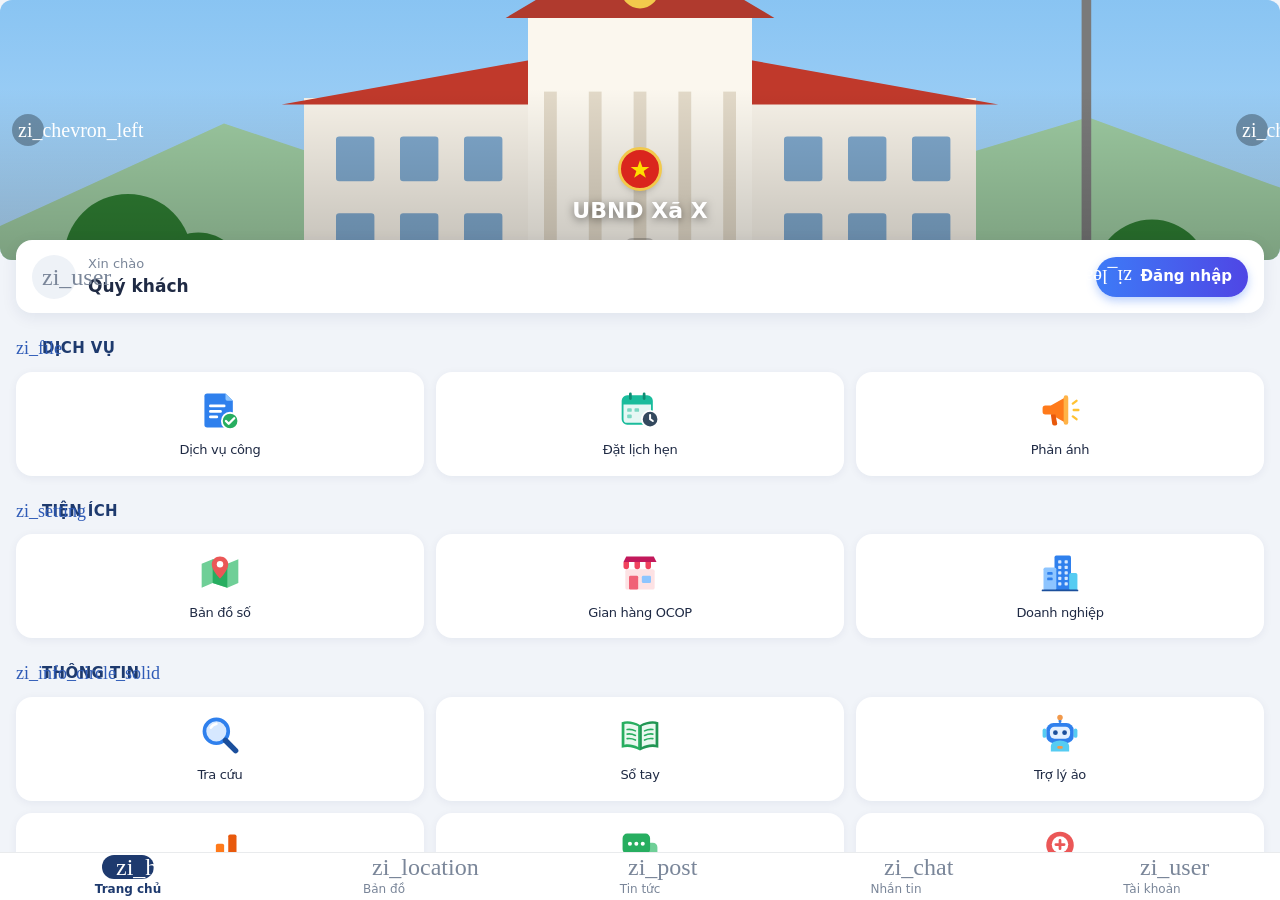
==== commit 92f9ef3e: "Thêm chế độ DEMO | LIVE, giả lập màn hình Zalo Co-authored-by: Cursor <cursoragent@cursor.com>" ====
--- a/app/index.html
+++ b/app/index.html
@@ -11,8 +11,8 @@
     <meta name="format-detection" content="telephone=no" />
     <meta name="msapplication-tap-highlight" content="no" />
     <title>Zalo Mini App</title>
-    <script type="module" crossorigin src="./assets/index-BxHIRGRP.js"></script>
-    <link rel="stylesheet" crossorigin href="./assets/index-O4EdWNN4.css">
+    <script type="module" crossorigin src="./assets/index-B8UVYTOd.js"></script>
+    <link rel="stylesheet" crossorigin href="./assets/index-D4pQeXMH.css">
   </head>
   <body>
     <div id="app"></div>
--- a/app/assets/index-D4pQeXMH.css
+++ b/app/assets/index-D4pQeXMH.css
@@ -0,0 +1 @@
+:root{--zaui-light-color-primary: #006af5;--zaui-dark-color-primary: #006af5;--zaui-light-color-on-primary: #ffffff;--zaui-dark-color-on-primary: #ffffff;--zaui-light-text-color: #141415;--zaui-dark-text-color: #f4f5f6;--zaui-avatar-text-color: #ffffff;--zaui-avatar-background-gradient-01: linear-gradient(45deg, #006af5 0%, #8fc1ff 100%);--zaui-avatar-background-gradient-02: linear-gradient(45deg, #6a40bf 0%, #52a0ff 100%);--zaui-avatar-background-gradient-03: linear-gradient(45deg, #12aee2 0%, #66d68f 100%);--zaui-avatar-background-gradient-04: linear-gradient(45deg, #34b764 0%, #99e5b5 100%);--zaui-mask-overlay-color: #000000b3;--zaui-light-body-background-color: #e9ebed;--zaui-light-avatar-border: #ffffff;--zaui-light-avatar-status-background: #ffffff;--zaui-light-avatar-status-online: #34b764;--zaui-light-avatar-status-blocked: #dc1f18;--zaui-light-avatar-story-contour-color: linear-gradient(45deg, #006af5 0%, #5fcbf2 100%);--zaui-light-avatar-uploading: linear-gradient(90deg, rgba(95, 203, 242, 0) 0%, #006af5 100%);--zaui-light-avatar-story-seen: #d6d9dc;--zaui-light-avatar-counter-background: #e9ebed;--zaui-light-bottom-navigation-color: #767a7f;--zaui-light-bottom-navigation-active-color: #006af5;--zaui-light-bottom-navigation-divider-color: #e9ebed;--zaui-light-bottom-navigation-background-color: #ffffff;--zaui-light-button-primary-background: var(--zaui-light-color-primary);--zaui-light-button-primary-background-pressed: #0250b6;--zaui-light-button-primary-text: var(--zaui-light-color-on-primary);--zaui-light-button-primary-icon: var(--zaui-light-color-on-primary);--zaui-light-button-primary-danger-background: #dc1f18;--zaui-light-button-primary-danger-background-pressed: #a51712;--zaui-light-button-primary-danger-text: #ffffff;--zaui-light-button-secondary-background: #d6e9ff;--zaui-light-button-secondary-background-pressed: #b8d9ff;--zaui-light-button-secondary-text: #006af5;--zaui-light-button-secondary-icon: #006af5;--zaui-light-button-secondary-danger-background: #fed8d7;--zaui-light-button-secondary-danger-background-pressed: #fcbdba;--zaui-light-button-secondary-danger-text: #dc1f18;--zaui-light-button-secondary-danger-icon: #dc1f18;--zaui-light-button-secondary-neutral-background: #e9ebed;--zaui-light-button-secondary-neutral-background-pressed: #d6d9dc;--zaui-light-button-secondary-neutral-text: #141415;--zaui-light-button-secondary-neutral-icon: #141415;--zaui-light-button-tertiary-background-pressed: #ebf4ff;--zaui-light-button-tertiary-text: #006af5;--zaui-light-button-tertiary-icon: #006af5;--zaui-light-button-tertiary-danger-background-pressed: #ffebeb;--zaui-light-button-tertiary-danger-text: #dc1f18;--zaui-light-button-tertiary-danger-icon: #dc1f18;--zaui-light-button-tertiary-neutral-background-pressed: #e9ebed;--zaui-light-button-tertiary-neutral-text: #141415;--zaui-light-button-tertiary-neutral-icon: #141415;--zaui-light-button-background-disabled: #d6d9dc;--zaui-light-button-text-disabled: #b9bdc1;--zaui-light-button-icon-disabled: #b9bdc1;--zaui-light-checkbox-border-color: #b9bdc1;--zaui-light-checkbox-uncheck-background: #ffffff;--zaui-light-checkbox-checked-background: #006af5;--zaui-light-checkbox-checked-mark-color: #ffffff;--zaui-light-checkbox-disabled-checked-background: #8fc1ff;--zaui-light-checkbox-disabled-checked-mark-color: #ffffffcc;--zaui-light-checkbox-disabled-uncheck-background: #d6d9dc;--zaui-light-checkbox-disabled-label: #b9bdc1;--zaui-light-header-color: #141415;--zaui-light-header-background-color: #ffffff;--zaui-light-header-divider: #e9ebed;--zaui-light-input-text-color: var(--zaui-light-text-color);--zaui-light-input-border-color: #b9bdc1;--zaui-light-input-hover-border-color: #006af5;--zaui-light-input-placeholder-color: #b9bdc1;--zaui-light-input-background-color: #ffffff;--zaui-light-input-helper-text-color: #767a7f;--zaui-light-input-helper-icon-background-color: #767a7f;--zaui-light-input-error-text-color: #dc1f18;--zaui-light-input-error-icon-background-color: #dc1f18;--zaui-light-input-clear-icon-color: #141415;--zaui-light-input-status-success-icon-focus-visible-color: #34b764;--zaui-light-input-status-success-icon-color: #34b764;--zaui-light-input-status-error: #dc1f18;--zaui-light-input-disabled-color: #767a7f;--zaui-light-input-disabled-background-color: #0000001a;--zaui-dark-input-text-color: var(--zaui-dark-text-color);--zaui-dark-input-border-color: #767a7f;--zaui-dark-input-hover-border-color: #006af5;--zaui-dark-input-placeholder-color: #53575a;--zaui-dark-input-background-color: #141415;--zaui-dark-input-helper-text-color: #8f9499;--zaui-dark-input-helper-icon-background-color: #8f9499;--zaui-dark-input-error-text-color: #dc1f18;--zaui-dark-input-error-icon-background-color: #dc1f18;--zaui-dark-input-clear-icon-color: #f4f5f6;--zaui-dark-input-status-success-icon-focus-visible-color: #f4f5f6;--zaui-dark-input-status-success-icon-color: #34b764;--zaui-dark-input-status-error: #dc1f18;--zaui-dark-input-disabled-color: #8f9499;--zaui-dark-input-disabled-background-color: #ffffff1a;--zaui-light-list-item-brackets-color: #767a7f;--zaui-light-list-item-subtitle-color: #767a7f;--zaui-light-list-item-icon-color: #767a7f;--zaui-light-list-item-icon-link-color: #006af5;--zaui-light-list-item-divider-color: #e9ebed;--zaui-light-modal-background: #ffffff;--zaui-light-modal-divider: #e9ebed;--zaui-light-picker-title-color: #141415;--zaui-light-picker-option-selected-color: #006af5;--zaui-light-picker-option-2nd-color: #767a7f;--zaui-light-picker-option-color: #b9bdc1;--zaui-light-picker-selected-background-color: #f4f5f6;--zaui-light-progress-completed: #006af5;--zaui-light-progress-background: #ffffff;--zaui-light-radio-border-color: #b9bdc1;--zaui-light-radio-uncheck-background: #ffffff;--zaui-light-radio-checked-background: #006af5;--zaui-light-radio-checked-mark-color: #ffffff;--zaui-light-radio-disabled-checked-background: #8fc1ff;--zaui-light-radio-disabled-checked-mark-color: #ffffffcc;--zaui-light-radio-disabled-uncheck-background: #d6d9dc;--zaui-light-radio-disabled-label: #b9bdc1;--zaui-light-option-selected-color: #006af5;--zaui-light-option-divider-color: #e9ebed;--zaui-light-option-color: #141415;--zaui-light-option-group-color: #767a7f;--zaui-light-pressed-bg-color: #e9ebed;--zaui-light-select-title-color: #141415;--zaui-light-close-btn-color: #141415;--zaui-light-option-color-disabled: #767a7f;--zaui-light-sheet-title: #141415;--zaui-light-sheet-divider: #e9ebed;--zaui-light-sheet-container: #ffffff;--zaui-light-sheet-handler: #e9ebed;--zaui-light-action-sheet-title: #767a7f;--zaui-light-action-sheet-divider: #e9ebed;--zaui-light-action-sheet-group-divider: #f4f5f6;--zaui-light-slider-track-bg-color: #d6d9dc;--zaui-light-slider-track-active-bg-color: #006af5;--zaui-light-slider-thumb-bg-color: #006af5;--zaui-light-slider-mark-bg-color: #d6d9dc;--zaui-light-slider-mark-filled-bg-color: #006af5;--zaui-light-slider-label-color: #767a7f;--zaui-light-slider-value-color: #141415;--zaui-light-slider-prefix-suffix-color: #767a7f;--zaui-light-snackbar-background: #252627;--zaui-light-snackbar-text-color: #ffffff;--zaui-light-snackbar-action-color: #52a0ff;--zaui-light-snackbar-default-icon-color: #767a7f;--zaui-light-snackbar-success-color: #34b764;--zaui-light-snackbar-info-color: #52a0ff;--zaui-light-snackbar-error-color: #dc1f18;--zaui-light-snackbar-warning-color: #e8ba02;--zaui-light-snackbar-download-color: #767a7f;--zaui-light-snackbar-disconnect-color: #767a7f;--zaui-light-snackbar-connect-color: #34b764;--zaui-light-snackbar-progress-color: #52a0ff;--zaui-light-countdown-bg-color: #ffffff;--zaui-light-countdown-progress-color: #52a0ff;--zaui-light-countdown-counter-color: #ffffff;--zaui-light-spinner-border-color: #d6d9dc;--zaui-light-spinner-dot-color: #006af5;--zaui-light-switch-bg-color: #006af5;--zaui-light-switch-disabled-bg-color: #8fc1ff;--zaui-light-switch-off-bg-color: #b9bdc1;--zaui-light-switch-off-disabled-bg-color: #d6d9dc;--zaui-light-switch-handler-bg-color: #ffffff;--zaui-light-switch-handler-disabled-bg-color: #ffffff;--zaui-light-switch-label-color: #141415;--zaui-light-switch-label-disabled-color: #b9bdc1;--zaui-light-tabbar-divider: #e9ebed;--zaui-light-tabbar-background: #ffffff;--zaui-light-tabbar-label: #767a7f;--zaui-light-tabbar-label-active: #141415;--zaui-light-tabbar-active-line: #006af5;--zaui-dark-body-background-color: #000000e6;--zaui-dark-avatar-border: #141415;--zaui-dark-avatar-status-background: #141415;--zaui-dark-avatar-status-online: #34b764;--zaui-dark-avatar-status-blocked: #dc1f18;--zaui-dark-avatar-story-contour-color: linear-gradient(45deg, #006af5 0%, #5fcbf2 100%);--zaui-dark-avatar-uploading: linear-gradient(90deg, rgba(95, 203, 242, 0) 0%, #006af5 100%);--zaui-dark-avatar-story-seen: #53575a;--zaui-dark-avatar-counter-background: #36383a;--zaui-dark-bottom-navigation-color: #8f9499;--zaui-dark-bottom-navigation-active-color: #52a0ff;--zaui-dark-bottom-navigation-divider-color: #36383a;--zaui-dark-bottom-navigation-background-color: #141415;--zaui-dark-button-primary-background: var(--zaui-dark-color-primary);--zaui-dark-button-primary-background-pressed: #0250b6;--zaui-dark-button-primary-text: var(--zaui-dark-color-on-primary);--zaui-dark-button-primary-icon: var(--zaui-dark-color-on-primary);--zaui-dark-button-primary-danger-background: #dc1f18;--zaui-dark-button-primary-danger-background-pressed: #a51712;--zaui-dark-button-primary-danger-text: #ffffff;--zaui-dark-button-primary-danger-icon: #ffffff;--zaui-dark-button-secondary-background: #03316d;--zaui-dark-button-secondary-background-pressed: #03244e;--zaui-dark-button-secondary-text: #8fc1ff;--zaui-dark-button-secondary-icon: #8fc1ff;--zaui-dark-button-secondary-danger-background: #650e0b;--zaui-dark-button-secondary-danger-background-pressed: #490a08;--zaui-dark-button-secondary-danger-text: #f89996;--zaui-dark-button-secondary-danger-icon: #f89996;--zaui-dark-button-secondary-neutral-background: #36383a;--zaui-dark-button-secondary-neutral-background-pressed: #252627;--zaui-dark-button-secondary-neutral-text: #ffffff;--zaui-dark-button-secondary-neutral-icon: #ffffff;--zaui-dark-button-tertiary-background-pressed: #03316d;--zaui-dark-button-tertiary-text: #52a0ff;--zaui-dark-button-tertiary-icon: #52a0ff;--zaui-dark-button-tertiary-danger-background-pressed: #650e0b;--zaui-dark-button-tertiary-danger-text: #f1645f;--zaui-dark-button-tertiary-danger-icon: #f1645f;--zaui-dark-button-tertiary-neutral-background-pressed: #36383a;--zaui-dark-button-tertiary-neutral-text: #ffffff;--zaui-dark-button-tertiary-neutral-icon: #ffffff;--zaui-dark-button-background-disabled: #36383a;--zaui-dark-button-text-disabled: #53575a;--zaui-dark-button-icon-disabled: #53575a;--zaui-dark-checkbox-border-color: #767a7f;--zaui-dark-checkbox-uncheck-background: #141415;--zaui-dark-checkbox-checked-background: #006af5;--zaui-dark-checkbox-checked-mark-color: #ffffff;--zaui-dark-checkbox-disabled-checked-background: #033e8c;--zaui-dark-checkbox-disabled-checked-mark-color: #ffffff99;--zaui-dark-checkbox-disabled-uncheck-background: #36383a;--zaui-dark-checkbox-disabled-label: #53575a;--zaui-dark-header-color: #f4f5f6;--zaui-dark-header-background-color: #141415;--zaui-dark-header-divider: #36383a;--zaui-dark-list-item-brackets-color: #8f9499;--zaui-dark-list-item-subtitle-color: #8f9499;--zaui-dark-list-item-icon-color: #767a7f;--zaui-dark-list-item-icon-link-color: #006af5;--zaui-dark-list-item-divider-color: #36383a;--zaui-dark-modal-background: #252627;--zaui-dark-modal-divider: #36383a;--zaui-dark-picker-title-color: #f4f5f6;--zaui-dark-picker-option-selected-color: #006af5;--zaui-dark-picker-option-2nd-color: #8f9499;--zaui-dark-picker-option-color: #53575a;--zaui-dark-picker-selected-background-color: #252627;--zaui-dark-progress-completed: #52a0ff;--zaui-dark-progress-background: #ffffff33;--zaui-dark-radio-border-color: #767a7f;--zaui-dark-radio-uncheck-background: #141415;--zaui-dark-radio-checked-background: #006af5;--zaui-dark-radio-checked-mark-color: #ffffff;--zaui-dark-radio-disabled-checked-background: #033e8c;--zaui-dark-radio-disabled-checked-mark-color: #ffffff99;--zaui-dark-radio-disabled-uncheck-background: #36383a;--zaui-dark-radio-disabled-label: #53575a;--zaui-dark-option-selected-color: #006af5;--zaui-dark-option-divider-color: #36383a;--zaui-dark-option-color: #f4f5f6;--zaui-dark-option-group-color: #8f9499;--zaui-dark-pressed-bg-color: #36383a;--zaui-dark-select-title-color: #f4f5f6;--zaui-dark-close-btn-color: #f4f5f6;--zaui-dark-option-color-disabled: #8f9499;--zaui-dark-sheet-title: #f4f5f6;--zaui-dark-sheet-divider: #36383a;--zaui-dark-sheet-container: #252627;--zaui-dark-sheet-handler: #36383a;--zaui-dark-action-sheet-title: #8f9499;--zaui-dark-action-sheet-divider: #36383a;--zaui-dark-action-sheet-group-divider: #000000;--zaui-dark-slider-track-bg-color: #d6d9dc;--zaui-dark-slider-track-active-bg-color: #006af5;--zaui-dark-slider-thumb-bg-color: #006af5;--zaui-dark-slider-mark-bg-color: #d6d9dc;--zaui-dark-slider-mark-filled-bg-color: #006af5;--zaui-dark-slider-label-color: #8f9499;--zaui-dark-slider-value-color: #f4f5f6;--zaui-dark-slider-prefix-suffix-color: #d6d9dc;--zaui-dark-snackbar-background: #53575a;--zaui-dark-snackbar-text-color: #ffffff;--zaui-dark-snackbar-action-color: #52a0ff;--zaui-dark-snackbar-default-icon-color: #8f9499;--zaui-dark-snackbar-success-color: #34b764;--zaui-dark-snackbar-info-color: #52a0ff;--zaui-dark-snackbar-error-color: #dc1f18;--zaui-dark-snackbar-warning-color: #e8ba02;--zaui-dark-snackbar-download-color: #8f9499;--zaui-dark-snackbar-disconnect-color: #8f9499;--zaui-dark-snackbar-connect-color: #34b764;--zaui-dark-countdown-bg-color: #ffffff;--zaui-dark-countdown-progress-color: #52a0ff;--zaui-dark-countdown-counter-color: #ffffff;--zaui-dark-snackbar-progress-color: #52a0ff;--zaui-dark-spinner-border-color: #d6d9dc;--zaui-dark-spinner-dot-color: #006af5;--zaui-dark-switch-bg-color: #006af5;--zaui-dark-switch-disabled-bg-color: #033e8c;--zaui-dark-switch-off-bg-color: #53575a;--zaui-dark-switch-off-disabled-bg-color: #36383a;--zaui-dark-switch-handler-bg-color: #ffffff;--zaui-dark-switch-handler-disabled-bg-color: #ffffff99;--zaui-dark-switch-label-color: #f4f5f6;--zaui-dark-switch-label-disabled-color: #53575a;--zaui-dark-tabbar-divider: #36383a;--zaui-dark-tabbar-background: #141415;--zaui-dark-tabbar-label: #8f9499;--zaui-dark-tabbar-label-active: #f4f5f6;--zaui-dark-tabbar-active-line: #006af5}@keyframes loadingCircle{to{transform:rotate(360deg)}}@keyframes zoomIn{0%{opacity:0;transform:scale(0)}to{opacity:1;transform:scale(1)}}@keyframes zoomOut{0%{transform:scale(1)}50%{opacity:.1;transform:scale(.5)}to{opacity:0;transform:scale(0)}}@keyframes fadeIn{0%{opacity:0}to{opacity:1}}@keyframes fadeOut{0%{opacity:1}to{opacity:0}}@keyframes slideUp{0%{transform:translateY(100%)}to{transform:translateY(0)}}@keyframes slideDown{0%{transform:translateY(0)}to{transform:translateY(100%)}}@keyframes cursorAnimate{0%{opacity:0}50%{opacity:1}to{opacity:0}}.zaui-mask{width:100%;height:100%;position:fixed;z-index:1000;top:0;bottom:0;left:0;right:0;background-color:var(--zaui-mask-overlay-color, #000000b3);-webkit-overflow-scrolling:touch;display:none}.zaui-mask-hidden{visibility:visible}.zaui-mask-no-mask{background:transparent;background-color:transparent}.zaui-mask-enter,.zaui-mask-appear,.zaui-mask-exit{animation-duration:.3s;animation-fill-mode:both;animation-timing-function:cubic-bezier(.645,.045,.355,1);animation-play-state:paused;display:unset}.zaui-mask-enter.zaui-mask-enter-active,.zaui-mask-appear.zaui-mask-appear-active{animation-name:fadeIn;animation-play-state:running;display:unset}.zaui-mask-enter-done{display:unset}.zaui-mask-exit.zaui-mask-exit-active{animation-name:fadeOut;animation-play-state:running}.zaui-mask-exit-done{display:none}.zaui-modal-wrapper{position:fixed;top:0;bottom:0;left:0;right:0;overflow:auto;outline:0;z-index:1000;display:flex;justify-content:center;align-items:center;-webkit-overflow-scrolling:touch}.zaui-btn{padding:12px 24px;position:relative;display:inline-block;white-space:nowrap;text-align:center;background-image:none;border:none;cursor:pointer;border-radius:48px;user-select:none;touch-action:manipulation;-moz-appearance:button;appearance:button;-webkit-appearance:button;text-decoration:none;box-shadow:none;-webkit-user-select:none;-moz-user-select:none;-ms-user-select:none;margin:0;background-color:var(--zaui-light-button-primary-background, #006af5);color:var(--zaui-light-button-primary-text, #ffffff);min-width:120px;height:48px;font-size:15px;line-height:20px;font-weight:500}.zaui-btn,.zaui-btn:hover,.zaui-btn:active,.zaui-btn:focus{outline:0;box-shadow:none}.zaui-btn:not([disabled]):hover{text-decoration:none}.zaui-btn:not([disabled]):active{outline:0;box-shadow:none}.zaui-btn[disabled]{cursor:not-allowed;pointer-events:none}.zaui-btn[disabled]>*{pointer-events:none}.zaui-btn:active,.zaui-btn:focus-visible{background-color:var(--zaui-light-button-primary-background-pressed, #0250b6)}.zaui-btn-disabled[disabled],.zaui-btn-primary.zaui-btn-disabled[disabled],.zaui-btn-secondary.zaui-btn-disabled[disabled]{background-color:var(--zaui-light-button-background-disabled, #d6d9dc);color:var(--zaui-light-button-text-disabled, #b9bdc1)}.zaui-btn .zaui-btn-container{display:inline-flex;flex-direction:row;flex-wrap:nowrap;align-items:center}.zaui-btn-tertiary.zaui-btn-disabled[disabled]{background-color:transparent;color:var(--zaui-light-button-text-disabled, #b9bdc1)}.zaui-btn-small{min-width:72px;height:32px;font-size:14px;line-height:18px;font-weight:500;padding:8px 16px}.zaui-btn-large{min-width:120px;height:48px}.zaui-btn-medium{min-width:96px;height:40px;padding:8px 24px}.zaui-btn-full-width{width:100%;min-width:unset}.zaui-btn-primary,.zaui-btn-primary.zaui-btn-highlight{background-color:var(--zaui-light-button-primary-background, #006af5);color:var(--zaui-light-button-primary-text, #ffffff)}.zaui-btn-primary:active,.zaui-btn-primary.zaui-btn-highlight:active,.zaui-btn-primary:focus-visible,.zaui-btn-primary.zaui-btn-highlight:focus-visible{background-color:var(--zaui-light-button-primary-background-pressed, #0250b6)}.zaui-btn-secondary,.zaui-btn-secondary.zaui-btn-highlight{background-color:var(--zaui-light-button-secondary-background, #d6e9ff);color:var(--zaui-light-button-secondary-text, #006af5)}.zaui-btn-secondary:active,.zaui-btn-secondary.zaui-btn-highlight:active,.zaui-btn-secondary:focus-visible,.zaui-btn-secondary.zaui-btn-highlight:focus-visible{background-color:var(--zaui-light-button-secondary-background-pressed, #b8d9ff)}.zaui-btn-tertiary,.zaui-btn-tertiary.zaui-btn-highlight{background-color:transparent;color:var(--zaui-light-button-tertiary-text, #006af5)}.zaui-btn-tertiary:active,.zaui-btn-tertiary.zaui-btn-highlight:active,.zaui-btn-tertiary:focus-visible,.zaui-btn-tertiary.zaui-btn-highlight:focus-visible{background-color:var(--zaui-light-button-tertiary-background-pressed, #ebf4ff)}.zaui-btn-danger,.zaui-btn-primary.zaui-btn-danger{background-color:var(--zaui-light-button-primary-danger-background, #dc1f18);color:var(--zaui-light-button-primary-danger-text, #ffffff)}.zaui-btn-danger:active,.zaui-btn-primary.zaui-btn-danger:active,.zaui-btn-danger:focus-visible,.zaui-btn-primary.zaui-btn-danger:focus-visible{background-color:var(--zaui-light-button-primary-danger-background-pressed, #a51712)}.zaui-btn-secondary.zaui-btn-danger{background-color:var(--zaui-light-button-secondary-danger-background, #fed8d7);color:var(--zaui-light-button-secondary-danger-text, #dc1f18)}.zaui-btn-secondary.zaui-btn-danger:active,.zaui-btn-secondary.zaui-btn-danger:focus-visible{background-color:var(--zaui-light-button-secondary-danger-background-pressed, #fcbdba)}.zaui-btn-tertiary.zaui-btn-danger{background-color:transparent;color:var(--zaui-light-button-tertiary-danger-text, #dc1f18)}.zaui-btn-tertiary.zaui-btn-danger:active,.zaui-btn-tertiary.zaui-btn-danger:focus-visible{background-color:var(--zaui-light-button-tertiary-danger-background-pressed, #ffebeb)}.zaui-btn-secondary.zaui-btn-neutral{background-color:var(--zaui-light-button-secondary-neutral-background, #e9ebed);color:var(--zaui-light-button-secondary-neutral-text, #141415)}.zaui-btn-secondary.zaui-btn-neutral:active,.zaui-btn-secondary.zaui-btn-neutral:focus-visible{background-color:var(--zaui-light-button-secondary-neutral-background-pressed, #d6d9dc)}.zaui-btn-tertiary.zaui-btn-neutral{background-color:transparent;color:var(--zaui-light-button-tertiary-neutral-text, #141415)}.zaui-btn-tertiary.zaui-btn-neutral:active,.zaui-btn-tertiary.zaui-btn-neutral:focus-visible{background-color:var(--zaui-light-button-tertiary-neutral-background-pressed, #e9ebed)}.zaui-btn-loading{position:relative;pointer-events:none}.zaui-btn-loading>*{visibility:hidden}.zaui-btn-loading-container{position:absolute;left:0;top:0;width:100%;height:100%;visibility:visible;display:flex;align-items:center;justify-content:center}.zaui-btn-loading .zaui-btn-loading-icon{width:24px;height:24px;display:inline-block;animation:loadingCircle 1s infinite linear}.zaui-btn-small.zaui-btn-loading .zaui-btn-loading-icon{width:16px;height:16px}.zaui-btn-small .zaui-btn-icon .zaui-icon{font-size:16px}.zaui-btn-icon-only{min-width:unset;width:48px;height:48px;padding:12px;line-height:1}.zaui-btn-icon-only .zaui-btn-icon{position:absolute;top:50%;left:50%;transform:translate(-50%,-50%);width:24px;height:24px;display:inline-block}.zaui-btn-icon-only .zaui-btn-icon .zaui-icon{font-size:24px}.zaui-btn-icon-only.zaui-btn-small{width:32px;height:32px;padding:8px}.zaui-btn-icon-only.zaui-btn-small .zaui-btn-icon{width:16px;height:16px}.zaui-btn-icon-only.zaui-btn-small .zaui-icon{font-size:16px}.zaui-btn-icon-only.zaui-btn-medium{width:40px;height:40px;padding:8px}.zaui-btn-icon-only.zaui-btn-medium .zaui-icon{font-size:24px}.zaui-btn-suffix-icon .zaui-btn-icon{width:24px;height:24px;margin-left:8px}.zaui-btn-suffix-icon.zaui-btn-small .zaui-btn-icon{width:16px;height:16px;margin-left:8px}.zaui-btn-prefix-icon .zaui-btn-icon{width:24px;height:24px;margin-right:8px}.zaui-btn-prefix-icon.zaui-btn-small .zaui-btn-icon{width:16px;height:16px;margin-left:4px}body[zaui-theme=dark] .zaui-btn{background-color:var(--zaui-light-button-primary-background, #006af5);color:var(--zaui-light-button-primary-text, #ffffff);background-color:var(--zaui-dark-button-primary-background, #006af5);background:var(--zaui-dark-button-primary-background, #006af5);color:var(--zaui-dark-button-primary-text, #ffffff)}body[zaui-theme=dark] .zaui-btn:active,body[zaui-theme=dark] .zaui-btn:focus-visible{background-color:var(--zaui-light-button-primary-background-pressed, #0250b6);background-color:var(--zaui-dark-button-primary-background-pressed, #0250b6);background:var(--zaui-dark-button-primary-background-pressed, #0250b6)}body[zaui-theme=dark] .zaui-btn-disabled[disabled],body[zaui-theme=dark] .zaui-btn-primary.zaui-btn-disabled[disabled],body[zaui-theme=dark] .zaui-btn-secondary.zaui-btn-disabled[disabled]{background-color:var(--zaui-dark-button-background-disabled, #36383a);color:var(--zaui-dark-button-text-disabled, #53575a)}body[zaui-theme=dark] .zaui-btn-tertiary.zaui-btn-disabled[disabled]{background-color:transparent;color:var(--zaui-dark-button-text-disabled, #53575a)}body[zaui-theme=dark] .zaui-btn-primary,body[zaui-theme=dark] .zaui-btn-primary.zaui-btn-highlight{background-color:var(--zaui-light-button-primary-background, #006af5);background-color:var(--zaui-dark-button-primary-background, #006af5);color:var(--zaui-light-button-primary-text, #ffffff)}body[zaui-theme=dark] .zaui-btn-primary:active,body[zaui-theme=dark] .zaui-btn-primary.zaui-btn-highlight:active,body[zaui-theme=dark] .zaui-btn-primary:focus-visible,body[zaui-theme=dark] .zaui-btn-primary.zaui-btn-highlight:focus-visible{background-color:var(--zaui-light-button-primary-background-pressed, #0250b6);background-color:var(--zaui-dark-button-primary-background-pressed, #0250b6)}body[zaui-theme=dark] .zaui-btn-secondary,body[zaui-theme=dark] .zaui-btn-secondary.zaui-btn-highlight{background-color:var(--zaui-light-button-secondary-background, #d6e9ff);background-color:var(--zaui-dark-button-secondary-background, #03316d);color:var(--zaui-light-button-secondary-text, #006af5)}body[zaui-theme=dark] .zaui-btn-secondary:active,body[zaui-theme=dark] .zaui-btn-secondary.zaui-btn-highlight:active,body[zaui-theme=dark] .zaui-btn-secondary:focus-visible,body[zaui-theme=dark] .zaui-btn-secondary.zaui-btn-highlight:focus-visible{background-color:var(--zaui-light-button-secondary-background-pressed, #b8d9ff)}body[zaui-theme=dark] .zaui-btn-tertiary,body[zaui-theme=dark] .zaui-btn-tertiary.zaui-btn-highlight{color:var(--zaui-light-button-tertiary-text, #006af5);background-color:transparent;color:var(--zaui-dark-button-tertiary-text, #52a0ff)}body[zaui-theme=dark] .zaui-btn-tertiary:active,body[zaui-theme=dark] .zaui-btn-tertiary.zaui-btn-highlight:active,body[zaui-theme=dark] .zaui-btn-tertiary:focus-visible,body[zaui-theme=dark] .zaui-btn-tertiary.zaui-btn-highlight:focus-visible{background-color:var(--zaui-light-button-tertiary-background-pressed, #ebf4ff);background-color:var(--zaui-dark-button-tertiary-background-pressed, #03316d)}body[zaui-theme=dark] .zaui-btn-danger,body[zaui-theme=dark] .zaui-btn-primary.zaui-btn-danger{background-color:var(--zaui-dark-button-primary-danger-background, #dc1f18);color:var(--zaui-dark-button-primary-danger-text, #ffffff)}body[zaui-theme=dark] .zaui-btn-danger:active,body[zaui-theme=dark] .zaui-btn-primary.zaui-btn-danger:active,body[zaui-theme=dark] .zaui-btn-danger:focus-visible,body[zaui-theme=dark] .zaui-btn-primary.zaui-btn-danger:focus-visible{background-color:var(--zaui-dark-button-primary-danger-background-pressed, #a51712)}body[zaui-theme=dark] .zaui-btn-secondary.zaui-btn-danger{background-color:var(--zaui-dark-button-secondary-danger-background, #650e0b);color:var(--zaui-dark-button-secondary-danger-text, #f89996)}body[zaui-theme=dark] .zaui-btn-secondary.zaui-btn-danger:active,body[zaui-theme=dark] .zaui-btn-secondary.zaui-btn-danger:focus-visible{background-color:var(--zaui-dark-button-secondary-danger-background-pressed, #490a08)}body[zaui-theme=dark] .zaui-btn-tertiary.zaui-btn-danger{background-color:transparent;color:var(--zaui-dark-button-tertiary-danger-text, #f1645f)}body[zaui-theme=dark] .zaui-btn-tertiary.zaui-btn-danger:active,body[zaui-theme=dark] .zaui-btn-tertiary.zaui-btn-danger:focus-visible{background-color:var(--zaui-dark-button-tertiary-danger-background-pressed, #650e0b)}body[zaui-theme=dark] .zaui-btn-secondary.zaui-btn-neutral{background-color:var(--zaui-dark-button-secondary-neutral-background, #36383a);color:var(--zaui-dark-button-secondary-neutral-text, #ffffff)}body[zaui-theme=dark] .zaui-btn-secondary.zaui-btn-neutral:active,body[zaui-theme=dark] .zaui-btn-secondary.zaui-btn-neutral:focus-visible{background-color:var(--zaui-dark-button-secondary-neutral-background-pressed, #252627)}body[zaui-theme=dark] .zaui-btn-tertiary.zaui-btn-neutral{background-color:transparent;color:var(--zaui-dark-button-tertiary-neutral-text, #ffffff)}body[zaui-theme=dark] .zaui-btn-tertiary.zaui-btn-neutral:active,body[zaui-theme=dark] .zaui-btn-tertiary.zaui-btn-neutral:focus-visible{background-color:var(--zaui-dark-button-tertiary-neutral-background-pressed, #36383a)}:root{--zaui-safe-area-inset-top: env(safe-area-inset-top, 0px);--zaui-safe-area-inset-bottom: env(safe-area-inset-bottom, 0px);--zaui-safe-area-inset-left: env(safe-area-inset-left, 0px);--zaui-safe-area-inset-right: env(safe-area-inset-right, 0px)}*{box-sizing:border-box}html{height:100%;overflow:hidden;position:relative;-webkit-tap-highlight-color:rgba(0,0,0,0)}body{height:100%;overflow:auto;position:relative;margin:0;padding:0;width:100%;-webkit-text-size-adjust:100%;-webkit-font-smoothing:antialiased;font-size:15px;font-weight:400;line-height:20px;font-family:-apple-system,system-ui,BlinkMacSystemFont,Segoe UI,Roboto,Helvetica Neue,Arial,sans-serif;background-color:var(--zaui-light-body-background-color, #e9ebed);color:var(--zaui-light-text-color, #141415)}body[zaui-theme=dark]{background-color:var(--zaui-light-body-background-color, #e9ebed);color:var(--zaui-light-text-color, #141415);background-color:var(--zaui-dark-body-background-color, #000000e6);color:var(--zaui-dark-text-color, #f4f5f6)}@font-face{font-family:zaui-icons;font-style:normal;font-weight:400;src:url(https://h5.zadn.vn/static/fonts/ZMPIcons-Regular-v3.woff2);src:url(https://h5.zadn.vn/static/fonts/ZMPIcons-Regular-v3.woff2) format("woff2"),url(https://h5.zadn.vn/static/fonts/ZMPIcons-Regular-v3.woff) format("woff"),url(https://h5.zadn.vn/static/fonts/ZMPIcons-Regular-v3.ttf) format("truetype")}.zaui-icon{vertical-align:middle;background-size:100% auto;background-position:center;background-repeat:no-repeat;position:relative;font-family:zaui-icons;font-weight:400;font-style:normal;font-size:24px;width:1em;height:1em;line-height:1;letter-spacing:normal;text-transform:none;display:inline-flex;white-space:nowrap;word-wrap:normal;-webkit-font-smoothing:antialiased;text-rendering:optimizeLegibility;-moz-osx-font-smoothing:grayscale;-moz-font-feature-settings:"liga";font-feature-settings:"liga";text-align:center}.zaui-list{box-sizing:border-box;margin:0;padding:0;list-style:none}.zaui-list-no-spacing.zaui-list .zaui-list-item:not(:last-child){margin-bottom:0}.zaui-list .zaui-list-item:not(:last-child){margin-bottom:24px}.zaui-list .zaui-list-item:not(:last-child) .zaui-list-item-right:after{content:"";height:.5px;background-color:var(--zaui-light-list-item-divider-color, #e9ebed);width:100%;position:absolute;bottom:-16px;left:0}.zaui-list-no-divider>.zaui-list-item>.zaui-list-item-right:after{display:none}.zaui-list-item{padding:16px;position:relative;display:flex;flex-direction:row}.zaui-list-item-subtitle{color:var(--zaui-light-list-item-subtitle-color, #767a7f);font-size:14px;line-height:18px}.zaui-list-item-brackets{color:var(--zaui-light-list-item-brackets-color, #767a7f);display:inline-block;margin-left:4px;font-size:15px;line-height:20px}.zaui-list-item-title{display:inline-block;font-size:16px;line-height:22px}.zaui-list-item-title-container{white-space:nowrap;overflow:hidden}.zaui-list-item-content{flex:1;overflow-wrap:anywhere}.zaui-list-item-prefix{margin-right:16px}.zaui-list-item-suffix{margin-left:16px}.zaui-list-item-right{position:relative;flex:1;display:flex;flex-direction:row;flex-wrap:nowrap}body[zaui-theme=dark] .zaui-list{box-sizing:border-box;margin:0;padding:0;list-style:none}body[zaui-theme=dark] .zaui-list .zaui-list-item-subtitle{color:var(--zaui-dark-list-item-subtitle-color, #8f9499)}body[zaui-theme=dark] .zaui-list .zaui-list-item-brackets{color:var(--zaui-dark-list-item-brackets-color, #8f9499)}body[zaui-theme=dark] .zaui-list .zaui-list-item:not(:last-child) .zaui-list-item-right:after{background-color:var(--zaui-dark-list-item-divider-color, #36383a)}.zaui-input{font-size:16px;font-weight:400;line-height:22px;font-family:inherit;background-color:transparent;color:var(--zaui-light-input-text-color, #141415);border-radius:8px;height:48px;width:100%;border:1px solid var(--zaui-light-input-border-color, #b9bdc1);padding:0 12px;margin:4px 0;box-sizing:border-box;-webkit-tap-highlight-color:transparent;outline:none}.zaui-input::-moz-placeholder{color:var(--zaui-light-input-placeholder-color, #b9bdc1)}.zaui-input::-webkit-input-placeholder{color:var(--zaui-light-input-placeholder-color, #b9bdc1)}.zaui-input::placeholder{color:var(--zaui-light-input-placeholder-color, #b9bdc1)}.zaui-input:-ms-input-placeholder{color:var(--zaui-light-input-placeholder-color, #b9bdc1)}.zaui-input::-ms-input-placeholder{color:var(--zaui-light-input-placeholder-color, #b9bdc1)}.zaui-input-wrapper{display:flex;flex-direction:column;flex-wrap:nowrap;align-items:flex-start;justify-content:center;color:var(--zaui-light-input-text-color, #141415)}.zaui-input-label{font-size:14px;line-height:18px;white-space:nowrap;overflow:hidden;display:inline-block}.zaui-input-helper-text{display:flex;flex-direction:row;flex-wrap:nowrap;align-items:flex-start;justify-content:flex-start;font-size:13px;line-height:18px;color:var(--zaui-light-input-helper-text-color, #767a7f)}.zaui-input-helper-text-icon{padding-right:0;margin-right:4px;margin-top:1px}.zaui-input-helper-text-content{flex:1;display:inline-flex;line-height:18px}.zaui-input-helper-text-has-error{color:var(--zaui-light-input-error-text-color, #dc1f18)}.zaui-input-helper-text-hidden{display:none}.zaui-input-clear-btn{display:flex;flex-direction:row;flex-wrap:nowrap;align-items:center;justify-content:center;margin-right:12px}.zaui-input-clear-btn-hidden{display:none}.zaui-input-clear-icon{color:var(--zaui-light-input-clear-icon-color, #141415)}.zaui-input:not(:focus)~.zaui-input-suffix .zaui-input-clear-icon-display-mode-focus{visibility:hidden}.zaui-input-status-success{display:flex;flex-direction:row;flex-wrap:nowrap;align-items:center;justify-content:center;padding-right:12px}.zaui-input-status-success-icon{color:var(--zaui-light-input-status-success-icon-color, #34b764)}.zaui-input-password-icon{margin-right:12px}.zaui-input-small{min-width:unset;height:32px}.zaui-input-medium{min-width:unset;height:48px}.zaui-input-large{min-width:unset;height:56px}.zaui-input:hover,.zaui-input:focus,.zaui-input:focus-visible{border-color:var(--zaui-light-input-hover-border-color, #006af5)}.zaui-input:hover.zaui-input-status-error,.zaui-input:focus.zaui-input-status-error,.zaui-input:focus-visible.zaui-input-status-error{border-color:var(--zaui-light-input-status-error, #dc1f18)}.zaui-input-status-error{border-color:var(--zaui-light-input-status-error, #dc1f18)}.zaui-input-disabled{color:var(--zaui-light-input-disabled-color, #767a7f);background-color:var(--zaui-light-input-disabled-background-color, #0000001a);border:none}.zaui-input-affix-wrapper{background-color:var(--zaui-light-input-background-color, #ffffff);display:flex;flex-direction:row;flex-wrap:nowrap;align-items:center;justify-content:flex-start;position:relative;width:100%;border:1px solid var(--zaui-light-input-border-color, #b9bdc1);border-radius:8px;margin:4px 0}.zaui-input-affix-wrapper-focused{border-color:var(--zaui-light-input-hover-border-color, #006af5)}.zaui-input-affix-wrapper .zaui-input{border:none;margin:0}.zaui-input-affix-wrapper .zaui-input-suffix{display:flex;flex-direction:row;flex-wrap:nowrap;align-items:center;justify-content:center}.zaui-input-affix-wrapper-status-error{border-color:var(--zaui-light-input-status-error, #dc1f18)}.zaui-input-affix-wrapper-disabled{border:none;color:var(--zaui-light-input-disabled-color, #767a7f);background-color:var(--zaui-light-input-disabled-background-color, #0000001a)}.zaui-input-affix-wrapper-disabled .zaui-input-disabled,.zaui-input-affix-wrapper-disabled .zaui-input-suffix{background-color:transparent}.zaui-input-affix-wrapper:hover,.zaui-input-affix-wrapper:focus,.zaui-input-affix-wrapper:focus-visible{border-color:var(--zaui-light-input-hover-border-color, #006af5)}.zaui-input-affix-wrapper:hover.zaui-input-affix-wrapper-status-error,.zaui-input-affix-wrapper:focus.zaui-input-affix-wrapper-status-error,.zaui-input-affix-wrapper:focus-visible.zaui-input-affix-wrapper-status-error{border-color:var(--zaui-light-input-status-error, #dc1f18)}.zaui-input-textarea{resize:none;padding:12px;font-family:inherit}.zaui-input-textarea::-webkit-resizer{-webkit-appearance:none}.zaui-input-textarea-min-height{min-height:120px}.zaui-input-textarea::-webkit-scrollbar{display:none}.zaui-input-textarea-affix-wrapper{align-items:flex-start;padding:12px 0}.zaui-input-textarea-affix-wrapper .zaui-input-textarea{padding-top:0;padding-bottom:0}.zaui-input-textarea~.zaui-input-suffix .zaui-input-show-count-suffix{position:absolute;bottom:12px;right:12px}.zaui-input-textarea-has-show-count{margin-bottom:24px!important}.zaui-input-otp{position:relative;box-sizing:border-box;display:inline-flex;justify-content:center;align-items:center;width:52px;height:56px;padding:11px 16px;font-weight:500;font-size:27px;line-height:34px;-webkit-user-select:none;-moz-user-select:none;-ms-user-select:none;user-select:none}.zaui-input-otp:hover,.zaui-input-otp:focus,.zaui-input-otp:focus-visible{border-color:var(--zaui-light-input-border-color, #b9bdc1)}.zaui-input-otp-wrapper{position:relative}.zaui-input-otp-hidden-input{position:absolute;width:100%;opacity:0;height:0}.zaui-input-otp-list{display:flex}.zaui-input-otp-list .zaui-input-otp:not(:last-child){margin-right:8px}.zaui-input-otp-active{border-color:var(--zaui-light-input-hover-border-color, #006af5);border-width:2px}.zaui-input-otp-active:hover,.zaui-input-otp-active:focus,.zaui-input-otp-active:focus-visible{border-color:var(--zaui-light-input-hover-border-color, #006af5)}.zaui-input-otp-cursor:after{position:absolute;content:"";width:1px;background:var(--zaui-light-input-hover-border-color, #006af5);height:32px;animation:cursorAnimate .9s infinite}.zaui-input-otp-dot{width:12px;height:12px;border-radius:50%;background:var(--zaui-light-input-text-color, #141415)}body[zaui-theme=dark] .zaui-input{font-size:16px;font-weight:400;line-height:22px;font-family:inherit;background-color:transparent;color:var(--zaui-light-input-text-color, #141415);border-radius:8px;height:48px;width:100%;border:1px solid var(--zaui-light-input-border-color, #b9bdc1);padding:0 12px;margin:4px 0;box-sizing:border-box;-webkit-tap-highlight-color:transparent;outline:none;color:var(--zaui-dark-input-text-color, #f4f5f6);border-color:var(--zaui-dark-input-border-color, #767a7f)}body[zaui-theme=dark] .zaui-input::-moz-placeholder{color:var(--zaui-light-input-placeholder-color, #b9bdc1)}body[zaui-theme=dark] .zaui-input::-webkit-input-placeholder{color:var(--zaui-light-input-placeholder-color, #b9bdc1)}body[zaui-theme=dark] .zaui-input::-ms-input-placeholder{color:var(--zaui-light-input-placeholder-color, #b9bdc1)}body[zaui-theme=dark] .zaui-input::placeholder{color:var(--zaui-light-input-placeholder-color, #b9bdc1)}body[zaui-theme=dark] .zaui-input::-moz-placeholder{color:var(--zaui-dark-input-placeholder-color, #53575a)}body[zaui-theme=dark] .zaui-input::-webkit-input-placeholder{color:var(--zaui-dark-input-placeholder-color, #53575a)}body[zaui-theme=dark] .zaui-input::placeholder{color:var(--zaui-dark-input-placeholder-color, #53575a)}body[zaui-theme=dark] .zaui-input:-ms-input-placeholder{color:var(--zaui-dark-input-placeholder-color, #53575a)}body[zaui-theme=dark] .zaui-input::-ms-input-placeholder{color:var(--zaui-dark-input-placeholder-color, #53575a)}body[zaui-theme=dark] .zaui-input-wrapper{color:var(--zaui-dark-input-text-color, #f4f5f6)}body[zaui-theme=dark] .zaui-input-affix-wrapper{background-color:var(--zaui-dark-input-background-color, #141415)}body[zaui-theme=dark] .zaui-input-affix-wrapper .zaui-input{border:none;margin:0}body[zaui-theme=dark] .zaui-input-affix-wrapper-focused{border-color:var(--zaui-dark-input-hover-border-color, #006af5)}body[zaui-theme=dark] .zaui-input-affix-wrapper-status-error{border-color:var(--zaui-dark-input-status-error, #dc1f18)}body[zaui-theme=dark] .zaui-input-affix-wrapper-disabled{color:var(--zaui-dark-input-disabled-color, #8f9499);background-color:var(--zaui-dark-input-disabled-background-color, #ffffff1a)}body[zaui-theme=dark] .zaui-input-affix-wrapper-disabled .zaui-input-disabled,body[zaui-theme=dark] .zaui-input-affix-wrapper-disabled .zaui-input-suffix{background-color:transparent}body[zaui-theme=dark] .zaui-input-suffix{background-color:var(--zaui-dark-input-background-color, #141415)}body[zaui-theme=dark] .zaui-input-helper-text{color:var(--zaui-dark-input-helper-text-color, #8f9499)}body[zaui-theme=dark] .zaui-input-helper-text-has-error{color:var(--zaui-dark-input-error-text-color, #dc1f18)}body[zaui-theme=dark] .zaui-input-clear-icon{color:var(--zaui-dark-input-clear-icon-color, #f4f5f6)}body[zaui-theme=dark] .zaui-input-status-success-icon{color:var(--zaui-dark-input-status-success-icon-color, #34b764)}body[zaui-theme=dark] .zaui-input-status-error{border-color:var(--zaui-dark-input-status-error, #dc1f18)}body[zaui-theme=dark] .zaui-input-disabled{color:var(--zaui-dark-input-disabled-color, #8f9499);background-color:var(--zaui-dark-input-disabled-background-color, #ffffff1a);border:none}body[zaui-theme=dark] .zaui-input:hover,body[zaui-theme=dark] .zaui-input:focus,body[zaui-theme=dark] .zaui-input:focus-visible{border-color:var(--zaui-dark-input-hover-border-color, #006af5)}body[zaui-theme=dark] .zaui-input:hover.zaui-input-affix-wrapper-status-error,body[zaui-theme=dark] .zaui-input:focus.zaui-input-affix-wrapper-status-error,body[zaui-theme=dark] .zaui-input:focus-visible.zaui-input-affix-wrapper-status-error{border-color:var(--zaui-dark-input-status-error, #dc1f18)}body[zaui-theme=dark] .zaui-input:hover~.zaui-input-suffix .zaui-input-status-success-icon,body[zaui-theme=dark] .zaui-input:focus-visible~.zaui-input-suffix .zaui-input-status-success-icon{color:var(--zaui-dark-input-status-success-icon-focus-visible-color, #f4f5f6)}body[zaui-theme=dark] .zaui-input-otp{width:52px;height:56px;padding:11px 16px;font-weight:500;font-size:27px;line-height:34px}body[zaui-theme=dark] .zaui-input-otp:hover,body[zaui-theme=dark] .zaui-input-otp:focus,body[zaui-theme=dark] .zaui-input-otp:focus-visible{border-color:var(--zaui-dark-input-border-color, #767a7f)}body[zaui-theme=dark] .zaui-input-otp-active{border-color:var(--zaui-dark-input-hover-border-color, #006af5);border-width:2px}body[zaui-theme=dark] .zaui-input-otp-active:hover,body[zaui-theme=dark] .zaui-input-otp-active:focus,body[zaui-theme=dark] .zaui-input-otp-active:focus-visible{border-color:var(--zaui-dark-input-hover-border-color, #006af5)}body[zaui-theme=dark] .zaui-input-otp-cursor:after{background:var(--zaui-dark-input-hover-border-color, #006af5)}body[zaui-theme=dark] .zaui-input-otp-dot{background:var(--zaui-dark-input-text-color, #f4f5f6)}.zaui-avatar{width:var(--zaui-avatar-size, 48px);height:var(--zaui-avatar-size, 48px);position:relative;border-radius:100%;display:inline-block;background:linear-gradient(45deg,#34b764,#99e5b5);vertical-align:middle;text-align:center;color:var(--zaui-avatar-text-color, #ffffff);font-size:15px;line-height:20px;font-weight:500}.zaui-avatar-online{-moz-box-sizing:content-box;-webkit-box-sizing:content-box;width:10px;height:10px;content:"";background-color:var(--zaui-light-avatar-status-online, #34b764);border:solid 2px var(--zaui-light-avatar-status-background, #ffffff);border-radius:100%;position:absolute;box-sizing:content-box;bottom:calc(calc(var(--zaui-avatar-size, 48px) * .1464) - 7.5px);right:calc(calc(var(--zaui-avatar-size, 48px) * .1464) - 7.5px)}.zaui-avatar-image{width:100%;height:100%;object-fit:cover;border-radius:100%;overflow:hidden;position:absolute;top:0;left:0}.zaui-avatar-inner{width:100%;height:100%;border-radius:100%;overflow:hidden;position:absolute;top:0;left:0;display:inline-flex;align-items:center;justify-content:center;background:inherit}.zaui-avatar-blocked{-moz-box-sizing:content-box;-webkit-box-sizing:content-box;width:12px;height:12px;border:solid 2px var(--zaui-light-avatar-status-background, #ffffff);border-radius:100%;position:absolute;box-sizing:content-box;bottom:calc(calc(var(--zaui-avatar-size, 48px) * .1464) - 9px);right:calc(calc(var(--zaui-avatar-size, 48px) * .1464) - 9px)}.zaui-avatar-blocked svg{position:absolute;left:0;top:0}.zaui-avatar-blocked path.zaui-avatar-block-icon-bg{fill:var(--zaui-light-avatar-status-background, #ffffff)}.zaui-avatar-story,.zaui-avatar-story-seen{z-index:1;cursor:pointer}.zaui-avatar-story .zaui-avatar-image,.zaui-avatar-story-seen .zaui-avatar-image,.zaui-avatar-story .zaui-avatar-inner,.zaui-avatar-story-seen .zaui-avatar-inner{width:calc(var(--zaui-avatar-size, 48px) - 8px);height:calc(var(--zaui-avatar-size, 48px) - 8px);left:4px;top:4px}.zaui-avatar-story:before,.zaui-avatar-story-seen:before{box-sizing:border-box;-moz-box-sizing:border-box;-webkit-box-sizing:border-box;position:absolute;content:"";border-radius:100%;z-index:-1;width:calc(var(--zaui-avatar-size, 48px) - 4px);height:calc(var(--zaui-avatar-size, 48px) - 4px);border:solid 2px var(--zaui-light-avatar-border, #ffffff);background:transparent;top:2px;left:2px}.zaui-avatar-story:after,.zaui-avatar-story-seen:after{position:absolute;box-sizing:border-box;-moz-box-sizing:border-box;-webkit-box-sizing:border-box;content:"";border-radius:100%;z-index:-2;top:0;left:0;width:var(--zaui-avatar-size, 48px);height:var(--zaui-avatar-size, 48px);background:var(--zaui-light-avatar-story-contour-color, linear-gradient(45deg, #006af5 0%, #5fcbf2 100%))}.zaui-avatar-story-seen:after{background:var(--zaui-light-avatar-story-seen, #d6d9dc)}.zaui-avatar-text-small{font-size:13px;line-height:18px}.zaui-avatar-text-xsmall{font-size:10px;line-height:14px}.zaui-avatar-text-medium{font-size:15px;line-height:20px}.zaui-avatar-text-large{font-size:18px;line-height:24px}.zaui-avatar-color-01{background:var(--zaui-avatar-background-gradient-01, linear-gradient(45deg, #006af5 0%, #8fc1ff 100%))}.zaui-avatar-color-02{background:var(--zaui-avatar-background-gradient-02, linear-gradient(45deg, #6a40bf 0%, #52a0ff 100%))}.zaui-avatar-color-03{background:var(--zaui-avatar-background-gradient-03, linear-gradient(45deg, #12aee2 0%, #66d68f 100%))}.zaui-avatar-color-04{background:var(--zaui-avatar-background-gradient-04, linear-gradient(45deg, #34b764 0%, #99e5b5 100%))}.zaui-avatar-group{display:flex;flex-direction:row;flex-wrap:wrap;max-width:56px;width:-moz-max-content;width:-webkit-max-content;width:max-content;justify-content:center;align-items:center;padding:2px;box-sizing:content-box;-moz-box-sizing:content-box;-webkit-box-sizing:content-box}.zaui-avatar-group.zaui-avatar-group-horizontal{flex-wrap:nowrap;max-width:unset;width:-moz-max-content;width:-webkit-max-content;width:max-content}.zaui-avatar-group.zaui-avatar-group-horizontal .zaui-avatar-group-item:not(:first-child){margin-left:-8px}.zaui-avatar-group.zaui-avatar-group-horizontal .zaui-avatar-group-item:nth-child(1){z-index:1;margin-top:0}.zaui-avatar-group.zaui-avatar-group-horizontal .zaui-avatar-group-item:nth-child(2){z-index:2;margin-top:0}.zaui-avatar-group.zaui-avatar-group-horizontal .zaui-avatar-group-item:nth-child(3),.zaui-avatar-group.zaui-avatar-group-horizontal .zaui-avatar-group-item:nth-child(3):last-child{z-index:3;margin-top:0}.zaui-avatar-group.zaui-avatar-group-horizontal .zaui-avatar-group-item:nth-child(4){z-index:4;margin-top:0}.zaui-avatar-group .zaui-avatar-group-item{border:solid 2px var(--zaui-light-avatar-border, #ffffff);flex-wrap:wrap}.zaui-avatar-group .zaui-avatar-group-item .zaui-avatar-inner{border:solid 2px var(--zaui-light-avatar-border, #ffffff)}.zaui-avatar-group .zaui-avatar-group-item:nth-child(1){z-index:2}.zaui-avatar-group .zaui-avatar-group-item:nth-child(2){z-index:3;margin-left:-4px}.zaui-avatar-group .zaui-avatar-group-item:nth-child(3){z-index:1;margin-top:-4px}.zaui-avatar-group .zaui-avatar-group-item:nth-child(3):last-child{margin-top:-8px}.zaui-avatar-group .zaui-avatar-group-item:nth-child(4){z-index:4;margin-left:-4px;margin-top:-4px}body[zaui-theme=dark] .zaui-avatar-online{background-color:var(--zaui-dark-avatar-status-online, #34b764);border:solid 2px var(--zaui-dark-avatar-status-background, #141415)}body[zaui-theme=dark] .zaui-avatar-blocked{border:solid 2px var(--zaui-dark-avatar-status-background, #141415)}body[zaui-theme=dark] .zaui-avatar-blocked path.zaui-avatar-block-icon-bg{fill:var(--zaui-dark-avatar-status-background, #141415)}body[zaui-theme=dark] .zaui-avatar-story:before,body[zaui-theme=dark] .zaui-avatar-story-seen:before{border:solid 2px var(--zaui-dark-avatar-border, #141415)}body[zaui-theme=dark] .zaui-avatar-story:after,body[zaui-theme=dark] .zaui-avatar-story-seen:after{background:var(--zaui-dark-avatar-story-contour-color, linear-gradient(45deg, #006af5 0%, #5fcbf2 100%))}body[zaui-theme=dark] .zaui-avatar-story-seen:after{background:var(--zaui-dark-avatar-story-seen, #53575a)}body[zaui-theme=dark] .zaui-avatar-group .zaui-avatar-group-item .zaui-avatar-inner{border:solid 2px var(--zaui-dark-avatar-border, #141415)}.zaui-modal-content{background:var(--zaui-light-modal-background, #ffffff);background-color:var(--zaui-light-modal-background, #ffffff);border-radius:12px;position:relative;margin:auto;width:calc(100vw - 64px);max-width:480px;max-height:80%;box-sizing:border-box;font-size:15px;font-weight:400;line-height:20px;overflow:hidden;display:flex;flex-direction:column}.zaui-modal-content .zaui-modal-content-title{font-size:20px;font-weight:500;line-height:26px;text-align:center;margin-bottom:12px}.zaui-modal-content-main{padding:24px;overflow-y:auto}.zaui-modal-content-cover{width:100%;height:-moz-fit-content;height:-webkit-fit-content;height:fit-content}.zaui-modal-content-cover img{width:100%;height:auto;display:block}.zaui-modal-content-actions{display:flex;flex-direction:row;justify-content:flex-end;padding:12px 16px;position:relative}.zaui-modal-content-actions:before{width:calc(100% - 48px);height:1px;position:absolute;content:"";left:24px;top:0;background:var(--zaui-light-modal-divider, #e9ebed)}.zaui-modal-content-actions-no-divider:before{display:none}.zaui-modal-content-actions .zaui-modal-content-action{min-width:unset;padding:8px}.zaui-modal-content-actions .zaui-modal-content-action:active,.zaui-modal-content-actions .zaui-modal-content-action:focus,.zaui-modal-content-actions .zaui-modal-content-action:hover{background-color:transparent}.zaui-modal-content-actions .zaui-modal-content-action:not(:last-child){margin-right:8px;width:-moz-max-content;width:-webkit-max-content;width:max-content}.zaui-modal-content-actions-vertical{flex-direction:column;align-items:flex-end;justify-content:center}.zaui-modal-content-actions-vertical .zaui-modal-content-action:not(:last-child){margin-right:0}.zaui-modal-content-enter,.zaui-modal-content-appear{opacity:0;animation-fill-mode:both;transition-duration:.3s;animation-duration:.3s;animation-timing-function:cubic-bezier(.08,.82,.17,1);animation-play-state:paused}.zaui-modal-content-exit{animation-fill-mode:both;transition-duration:.3s;animation-duration:.3s;animation-timing-function:cubic-bezier(.6,.04,.98,.34);animation-play-state:paused}.zaui-modal-content-enter-active,.zaui-modal-content-appear-active{animation-name:zoomIn;animation-play-state:running}.zaui-modal-content-exit-active{animation-name:zoomOut;animation-play-state:running}body[zaui-theme=dark] .zaui-modal-content{background:var(--zaui-dark-modal-background, #252627);background-color:var(--zaui-dark-modal-background, #252627)}body[zaui-theme=dark] .zaui-modal-content-actions:before{background:var(--zaui-dark-modal-divider, #36383a)}.zaui-sheet-wrapper{overflow:hidden;display:block;height:100%;width:100%}.zaui-sheet-content.zaui-sheet-content-hug-content{height:auto;min-height:unset}.zaui-sheet-content{background:var(--zaui-light-sheet-container, #ffffff);background-color:var(--zaui-light-sheet-container, #ffffff);border-radius:16px 16px 0 0;position:absolute;bottom:0;left:0;width:100%;min-height:50%;max-height:100vh;box-sizing:border-box;font-size:15px;font-weight:400;line-height:20px;overflow:hidden;display:flex;flex-direction:column;box-shadow:0 -2px 6px #14141524;touch-action:none;padding-bottom:var(--zaui-safe-area-inset-bottom)}.zaui-sheet-content .zaui-sheet-content-handler-wrapper{height:24px;display:flex;justify-content:center;align-items:center}.zaui-sheet-content .zaui-sheet-content-handler-wrapper .zaui-sheet-content-handler{display:inline-block;width:48px;height:6px;border-radius:3px;background-color:var(--zaui-light-sheet-handler, #e9ebed);margin:9px 0}.zaui-sheet-content .zaui-sheet-content-header{display:flex;flex-direction:row;height:48px;width:100%;align-items:center}.zaui-sheet-content .zaui-sheet-content-header .zaui-sheet-content-title{font-size:20px;font-weight:500;line-height:26px;text-align:center;flex:1}.zaui-sheet-content-main{padding:24px;overflow-y:auto}.zaui-sheet-content-actions{display:flex;flex-direction:row;justify-content:flex-end;padding:12px 16px;position:relative}.zaui-sheet-content-actions:before{width:calc(100% - 48px);height:1px;position:absolute;content:"";left:24px;top:0;background:var(--zaui-light-sheet-divider, #e9ebed)}.zaui-sheet-content-actions-no-divider:before{display:none}.zaui-sheet-content-actions .zaui-sheet-content-action{min-width:unset;padding:8px}.zaui-sheet-content-actions .zaui-sheet-content-action:not(:last-child){margin-right:8px;width:-moz-max-content;width:-webkit-max-content;width:max-content}.zaui-sheet-content-actions-vertical{flex-direction:column;align-items:flex-end;justify-content:center}.zaui-sheet-content-actions-vertical .zaui-sheet-content-action:not(:last-child){margin-right:0}.zaui-sheet-content-enter,.zaui-sheet-content-appear{transform:translateY(100%);animation-duration:.3s;animation-fill-mode:both;animation-timing-function:ease-in;animation-play-state:paused}.zaui-sheet-content-exit{animation-duration:.3s;animation-fill-mode:both;transition-duration:.2s;animation-timing-function:ease-out;animation-play-state:paused}.zaui-sheet-content-enter-active,.zaui-sheet-content-appear-active{animation-name:slideUp;animation-play-state:running}.zaui-sheet-content-exit-active{animation-name:slideDown;animation-play-state:running}.zaui-action-sheet .zaui-sheet-content{height:-moz-max-content;height:-webkit-max-content;height:max-content;min-height:unset;padding-bottom:var(--zaui-safe-area-inset-bottom)}.zaui-action-sheet-title-wrapper{padding:16px}.zaui-action-sheet-title-wrapper .zaui-action-sheet-title{color:var(--zaui-light-action-sheet-title, #767a7f);font-size:14px;line-height:18px;padding:0;text-align:center;overflow:hidden;text-overflow:ellipsis;white-space:initial;display:-webkit-box;-webkit-box-orient:vertical;-webkit-line-clamp:2}.zaui-action-sheet-actions-groups{flex:1}.zaui-action-sheet-actions-group{list-style-type:none;margin:0;padding:0}.zaui-action-sheet-actions-group:first-child{border-top:1px solid var(--zaui-light-action-sheet-divider, #e9ebed)}.zaui-action-sheet-actions-group:not(:first-child){border-top:4px solid var(--zaui-light-action-sheet-divider, #e9ebed)}.zaui-action-sheet-action{list-style-type:none;height:56px}.zaui-action-sheet-action:not(:last-child){border-bottom:1px solid var(--zaui-light-action-sheet-divider, #e9ebed)}.zaui-action-sheet-action-button.zaui-btn{border-radius:0;height:100%;width:100%;font-size:16px;font-weight:500;line-height:22px}body[zaui-theme=dark] .zaui-sheet-content{background:var(--zaui-dark-sheet-container, #252627);background-color:var(--zaui-dark-sheet-container, #252627)}body[zaui-theme=dark] .zaui-sheet-content-actions:before{background:var(--zaui-dark-sheet-divider, #36383a)}body[zaui-theme=dark] .zaui-sheet-content .zaui-sheet-content-handler-wrapper .zaui-sheet-content-handler{background-color:var(--zaui-dark-sheet-handler, #36383a)}.zaui-tabs{overflow:hidden;position:relative;width:100%}.zaui-tabs-content{display:flex;width:100%}.zaui-tabs-content-holder{flex:auto}.zaui-tabs-tabpane{width:100%;flex:none}.zaui-tabs-tabbar{display:flex;justify-content:flex-start;align-items:center;width:100%;background-color:var(--zaui-light-tabbar-background, #ffffff);position:relative}.zaui-tabs-tabbar.zaui-tabs-tabbar-scrollable{overflow-x:auto}.zaui-tabs-tabbar.zaui-tabs-tabbar-scrollable .zaui-tabs-tabbar-item{text-overflow:unset;overflow:unset;max-width:unset;min-width:unset}.zaui-tabs-tabbar:after{height:.5px;width:var(--zaui-tabbar-width, 100%);position:absolute;content:"";background-color:var(--zaui-light-tabbar-divider, #e9ebed);bottom:0;left:0;z-index:1}.zaui-tabs-tabbar::-webkit-scrollbar{display:none}.zaui-tabs-tabbar-center{justify-content:center}.zaui-tabs-tabbar-item{padding:12px 16px;font-size:15px;font-weight:400;line-height:20px;color:var(--zaui-light-tabbar-label, #767a7f);white-space:nowrap;display:block;text-overflow:ellipsis;overflow:hidden;max-width:200px;min-width:72px}.zaui-tabs-tabbar-item:before{display:block;font-weight:500;height:1px;font-size:15px;line-height:20px;white-space:nowrap;color:transparent;overflow:hidden;visibility:hidden}.zaui-tabs-tabbar-item.zaui-tabs-tabbar-item-active{font-weight:500;color:var(--zaui-light-tabbar-label-active, #141415);position:relative}.zaui-tabs-tabbar-item:focus,.zaui-tabs-tabbar-item:active{outline:none}.zaui-tabs-tabbar-active-line{bottom:0;height:2px;border-radius:2px 2px 0 0;content:"";position:absolute;background-color:var(--zaui-light-tabbar-active-line, #006af5);z-index:2;transition:left .3s ease-in-out,width .3s .1s}.zaui-tabs-bottom .zaui-tabs-tabbar .zaui-tabs-tabbar-active-line{border-radius:0 0 2px 2px;bottom:unset;top:0}body[zaui-theme=dark] .zaui-tabs-tabbar{background-color:var(--zaui-dark-tabbar-background, #141415)}body[zaui-theme=dark] .zaui-tabs-tabbar:after{background-color:var(--zaui-dark-tabbar-divider, #36383a)}body[zaui-theme=dark] .zaui-tabs-tabbar-item{color:var(--zaui-dark-tabbar-label, #8f9499)}body[zaui-theme=dark] .zaui-tabs-tabbar-item.zaui-tabs-tabbar-item-active{color:var(--zaui-dark-tabbar-label-active, #f4f5f6)}body[zaui-theme=dark] .zaui-tabs-tabbar-active-line{background-color:var(--zaui-dark-tabbar-active-line, #006af5)}.zaui-routes{display:grid;overflow:hidden}.zaui-routes .zaui-routes-item{grid-area:1 / 1 / 2 / 2;max-width:100vw;max-height:100vh;box-sizing:border-box;overflow-x:hidden;overflow-y:auto}.zaui-routes .zaui-routes-item:not(:only-child).zaui-routes-forward-enter-active,.zaui-routes .zaui-routes-item:not(:only-child).zaui-routes-forward-exit-active,.zaui-routes .zaui-routes-item:not(:only-child).zaui-routes-backward-enter-active,.zaui-routes .zaui-routes-item:not(:only-child).zaui-routes-backward-exit-active{transition:transform .4s ease}.zaui-routes .zaui-routes-item:not(:only-child).zaui-routes-no-animation-enter-active,.zaui-routes .zaui-routes-item:not(:only-child).zaui-routes-no-animation-exit-active{transition:transform .2s ease}.zaui-routes .zaui-routes-no-animation-enter{transform:translate(0);opacity:0}.zaui-routes .zaui-routes-no-animation-enter-active{opacity:1}.zaui-routes .zaui-routes-no-animation-exit{transform:translate(0);opacity:1}.zaui-routes .zaui-routes-no-animation-exit-active{opacity:0}.zaui-routes .zaui-routes-backward-enter{transform:translate(-100%)}.zaui-routes .zaui-routes-backward-enter-active,.zaui-routes .zaui-routes-backward-exit{transform:translate(0)}.zaui-routes .zaui-routes-backward-exit-active,.zaui-routes .zaui-routes-forward-enter{transform:translate(100%)}.zaui-routes .zaui-routes-forward-enter-active,.zaui-routes .zaui-routes-forward-exit{transform:translate(0)}.zaui-routes .zaui-routes-forward-exit-active{transform:translate(-100%)}.zaui-page{overflow:auto;-webkit-overflow-scrolling:touch;min-height:100vh;box-sizing:border-box;height:100%;width:100%}.zaui-page-hide-scrollbar{-ms-overflow-style:none;scrollbar-width:none}.zaui-page-hide-scrollbar::-webkit-scrollbar{display:none}.zaui-page.disable-scrolling{overflow:hidden}.zaui-text{display:block;font-weight:400;font-size:15px;line-height:20px}.zaui-text-bold{font-weight:500}.zaui-text-xLarge{font-size:18px;line-height:24px}.zaui-text-large{font-size:16px;line-height:22px}.zaui-text-normal{font-size:15px;line-height:20px}.zaui-text-small{font-size:14px;line-height:18px}.zaui-text-xSmall{font-size:13px;line-height:18px}.zaui-text-xxSmall{font-size:12px;line-height:16px}.zaui-text-xxxSmall{font-size:11px;line-height:16px}.zaui-text-xxxxSmall{font-size:10px;line-height:14px}.zaui-text-header{font-weight:500;display:block;font-size:16px;line-height:22px}.zaui-text-header-normal{font-size:16px;line-height:22px}.zaui-text-header-small{font-size:15px;line-height:22px}.zaui-text-title{display:block;font-size:18px;line-height:24px;font-weight:500}.zaui-text-title-normal{font-size:18px;line-height:24px}.zaui-text-title-xLarge{font-size:22px;line-height:26px}.zaui-text-title-large{font-size:20px;line-height:26px}.zaui-text-title-small{font-size:15px;line-height:20px}.zaui-box{padding:0;margin:0;display:block}.zaui-box-justify-flex-start{justify-content:flex-start}.zaui-box-justify-flex-end{justify-content:flex-end}.zaui-box-justify-center{justify-content:center}.zaui-box-justify-space-between{justify-content:space-between}.zaui-box-justify-space-around{justify-content:space-around}.zaui-box-justify-space-evenly{justify-content:space-evenly}.zaui-box-justify-initial{justify-content:initial}.zaui-box-align-items-flex-start{align-items:flex-start}.zaui-box-align-items-flex-end{align-items:flex-end}.zaui-box-align-items-stretch{align-items:stretch}.zaui-box-align-items-baseline{align-items:baseline}.zaui-box-align-items-center{align-items:center}.zaui-box-align-items-initial{align-items:initial}.zaui-box-align-content-stretch{align-items:stretch}.zaui-box-align-content-center{align-items:center}.zaui-box-align-content-flex-start{align-items:flex-start}.zaui-box-align-content-flex-end{align-items:flex-end}.zaui-box-align-content-space-between{align-items:space-between}.zaui-box-align-content-space-around{align-items:space-around}.zaui-box-align-content-space-evenly{align-items:space-evenly}.zaui-box-align-content-initial{align-items:initial}.zaui-box-text-align-left{text-align:left}.zaui-box-text-align-right{text-align:right}.zaui-box-text-align-center{text-align:center}.zaui-box-text-align-justify{text-align:justify}.zaui-box-text-align-initial{text-align:initial}.zaui-box-text-align-inherit{text-align:inherit}.zaui-box-vertical-align-baseline{vertical-align:baseline}.zaui-box-vertical-align-sub{vertical-align:sub}.zaui-box-vertical-align-super{vertical-align:super}.zaui-box-vertical-align-top{vertical-align:top}.zaui-box-vertical-align-text-top{vertical-align:text-top}.zaui-box-vertical-align-middle{vertical-align:middle}.zaui-box-vertical-align-bottom{vertical-align:bottom}.zaui-box-vertical-align-text-bottom{vertical-align:text-bottom}.zaui-box-vertical-align-initial{vertical-align:initial}.zaui-box-vertical-align-inherit{vertical-align:inherit}.zaui-box-m-0{margin:0}.zaui-box-mt-0{margin-top:0}.zaui-box-ml-0{margin-left:0}.zaui-box-mb-0{margin-bottom:0}.zaui-box-mr-0{margin-right:0}.zaui-box-mx-0{margin-left:0;margin-right:0}.zaui-box-my-0{margin-top:0;margin-bottom:0}.zaui-box-p-0{padding:0}.zaui-box-pt-0{padding-top:0}.zaui-box-pl-0{padding-left:0}.zaui-box-pb-0{padding-bottom:0}.zaui-box-pr-0{padding-right:0}.zaui-box-px-0{padding-left:0;padding-right:0}.zaui-box-py-0{padding-top:0;padding-bottom:0}.zaui-box-m-1{margin:4px}.zaui-box-mt-1{margin-top:4px}.zaui-box-ml-1{margin-left:4px}.zaui-box-mb-1{margin-bottom:4px}.zaui-box-mr-1{margin-right:4px}.zaui-box-mx-1{margin-left:4px;margin-right:4px}.zaui-box-my-1{margin-top:4px;margin-bottom:4px}.zaui-box-p-1{padding:4px}.zaui-box-pt-1{padding-top:4px}.zaui-box-pl-1{padding-left:4px}.zaui-box-pb-1{padding-bottom:4px}.zaui-box-pr-1{padding-right:4px}.zaui-box-px-1{padding-left:4px;padding-right:4px}.zaui-box-py-1{padding-top:4px;padding-bottom:4px}.zaui-box-m-2{margin:8px}.zaui-box-mt-2{margin-top:8px}.zaui-box-ml-2{margin-left:8px}.zaui-box-mb-2{margin-bottom:8px}.zaui-box-mr-2{margin-right:8px}.zaui-box-mx-2{margin-left:8px;margin-right:8px}.zaui-box-my-2{margin-top:8px;margin-bottom:8px}.zaui-box-p-2{padding:8px}.zaui-box-pt-2{padding-top:8px}.zaui-box-pl-2{padding-left:8px}.zaui-box-pb-2{padding-bottom:8px}.zaui-box-pr-2{padding-right:8px}.zaui-box-px-2{padding-left:8px;padding-right:8px}.zaui-box-py-2{padding-top:8px;padding-bottom:8px}.zaui-box-m-3{margin:12px}.zaui-box-mt-3{margin-top:12px}.zaui-box-ml-3{margin-left:12px}.zaui-box-mb-3{margin-bottom:12px}.zaui-box-mr-3{margin-right:12px}.zaui-box-mx-3{margin-left:12px;margin-right:12px}.zaui-box-my-3{margin-top:12px;margin-bottom:12px}.zaui-box-p-3{padding:12px}.zaui-box-pt-3{padding-top:12px}.zaui-box-pl-3{padding-left:12px}.zaui-box-pb-3{padding-bottom:12px}.zaui-box-pr-3{padding-right:12px}.zaui-box-px-3{padding-left:12px;padding-right:12px}.zaui-box-py-3{padding-top:12px;padding-bottom:12px}.zaui-box-m-4{margin:16px}.zaui-box-mt-4{margin-top:16px}.zaui-box-ml-4{margin-left:16px}.zaui-box-mb-4{margin-bottom:16px}.zaui-box-mr-4{margin-right:16px}.zaui-box-mx-4{margin-left:16px;margin-right:16px}.zaui-box-my-4{margin-top:16px;margin-bottom:16px}.zaui-box-p-4{padding:16px}.zaui-box-pt-4{padding-top:16px}.zaui-box-pl-4{padding-left:16px}.zaui-box-pb-4{padding-bottom:16px}.zaui-box-pr-4{padding-right:16px}.zaui-box-px-4{padding-left:16px;padding-right:16px}.zaui-box-py-4{padding-top:16px;padding-bottom:16px}.zaui-box-m-5{margin:20px}.zaui-box-mt-5{margin-top:20px}.zaui-box-ml-5{margin-left:20px}.zaui-box-mb-5{margin-bottom:20px}.zaui-box-mr-5{margin-right:20px}.zaui-box-mx-5{margin-left:20px;margin-right:20px}.zaui-box-my-5{margin-top:20px;margin-bottom:20px}.zaui-box-p-5{padding:20px}.zaui-box-pt-5{padding-top:20px}.zaui-box-pl-5{padding-left:20px}.zaui-box-pb-5{padding-bottom:20px}.zaui-box-pr-5{padding-right:20px}.zaui-box-px-5{padding-left:20px;padding-right:20px}.zaui-box-py-5{padding-top:20px;padding-bottom:20px}.zaui-box-m-6{margin:24px}.zaui-box-mt-6{margin-top:24px}.zaui-box-ml-6{margin-left:24px}.zaui-box-mb-6{margin-bottom:24px}.zaui-box-mr-6{margin-right:24px}.zaui-box-mx-6{margin-left:24px;margin-right:24px}.zaui-box-my-6{margin-top:24px;margin-bottom:24px}.zaui-box-p-6{padding:24px}.zaui-box-pt-6{padding-top:24px}.zaui-box-pl-6{padding-left:24px}.zaui-box-pb-6{padding-bottom:24px}.zaui-box-pr-6{padding-right:24px}.zaui-box-px-6{padding-left:24px;padding-right:24px}.zaui-box-py-6{padding-top:24px;padding-bottom:24px}.zaui-box-m-7{margin:28px}.zaui-box-mt-7{margin-top:28px}.zaui-box-ml-7{margin-left:28px}.zaui-box-mb-7{margin-bottom:28px}.zaui-box-mr-7{margin-right:28px}.zaui-box-mx-7{margin-left:28px;margin-right:28px}.zaui-box-my-7{margin-top:28px;margin-bottom:28px}.zaui-box-p-7{padding:28px}.zaui-box-pt-7{padding-top:28px}.zaui-box-pl-7{padding-left:28px}.zaui-box-pb-7{padding-bottom:28px}.zaui-box-pr-7{padding-right:28px}.zaui-box-px-7{padding-left:28px;padding-right:28px}.zaui-box-py-7{padding-top:28px;padding-bottom:28px}.zaui-box-m-8{margin:32px}.zaui-box-mt-8{margin-top:32px}.zaui-box-ml-8{margin-left:32px}.zaui-box-mb-8{margin-bottom:32px}.zaui-box-mr-8{margin-right:32px}.zaui-box-mx-8{margin-left:32px;margin-right:32px}.zaui-box-my-8{margin-top:32px;margin-bottom:32px}.zaui-box-p-8{padding:32px}.zaui-box-pt-8{padding-top:32px}.zaui-box-pl-8{padding-left:32px}.zaui-box-pb-8{padding-bottom:32px}.zaui-box-pr-8{padding-right:32px}.zaui-box-px-8{padding-left:32px;padding-right:32px}.zaui-box-py-8{padding-top:32px;padding-bottom:32px}.zaui-box-m-9{margin:36px}.zaui-box-mt-9{margin-top:36px}.zaui-box-ml-9{margin-left:36px}.zaui-box-mb-9{margin-bottom:36px}.zaui-box-mr-9{margin-right:36px}.zaui-box-mx-9{margin-left:36px;margin-right:36px}.zaui-box-my-9{margin-top:36px;margin-bottom:36px}.zaui-box-p-9{padding:36px}.zaui-box-pt-9{padding-top:36px}.zaui-box-pl-9{padding-left:36px}.zaui-box-pb-9{padding-bottom:36px}.zaui-box-pr-9{padding-right:36px}.zaui-box-px-9{padding-left:36px;padding-right:36px}.zaui-box-py-9{padding-top:36px;padding-bottom:36px}.zaui-box-m-10{margin:40px}.zaui-box-mt-10{margin-top:40px}.zaui-box-ml-10{margin-left:40px}.zaui-box-mb-10{margin-bottom:40px}.zaui-box-mr-10{margin-right:40px}.zaui-box-mx-10{margin-left:40px;margin-right:40px}.zaui-box-my-10{margin-top:40px;margin-bottom:40px}.zaui-box-p-10{padding:40px}.zaui-box-pt-10{padding-top:40px}.zaui-box-pl-10{padding-left:40px}.zaui-box-pb-10{padding-bottom:40px}.zaui-box-pr-10{padding-right:40px}.zaui-box-px-10{padding-left:40px;padding-right:40px}.zaui-box-py-10{padding-top:40px;padding-bottom:40px}.zaui-box-inline{display:inline-block}.zaui-box-no-space{margin:0;padding:0}.zaui-box-flex{display:flex}.zaui-box-flex-row{display:flex;flex-direction:row}.zaui-box-flex-column{display:flex;flex-direction:column}.zaui-box-flex-row-reverse{display:flex;flex-direction:row-reverse}.zaui-box-flex-column-reverse{display:flex;flex-direction:column-reverse}.zaui-box-flex-wrap,.zaui-box-flex-nowrap{display:flex;flex-wrap:wrap}.zaui-checkbox-group{box-sizing:border-box;margin:0;padding:0;display:inline-block}.zaui-checkbox-group-item:not(:last-child){margin-right:8px}.zaui-checkbox-group .zaui-checkbox-wrapper:not(:last-child){margin-right:8px}.zaui-checkbox{box-sizing:border-box;margin:0;padding:0;cursor:pointer;position:relative;width:24px;height:24px;flex-shrink:0}.zaui-checkbox-inner{box-sizing:border-box;width:100%;height:100%;display:block;position:relative;background-color:var(--zaui-light-checkbox-uncheck-background, #ffffff);border-radius:8px;border:2px solid var(--zaui-light-checkbox-border-color, #b9bdc1)}.zaui-checkbox-disabled .zaui-checkbox-inner{background-color:var(--zaui-light-checkbox-disabled-uncheck-background, #d6d9dc)}.zaui-checkbox-checked .zaui-checkbox-inner{background-color:var(--zaui-light-checkbox-checked-background, #006af5);border:none!important;color:var(--zaui-light-checkbox-checked-mark-color, #ffffff)}.zaui-checkbox-checked .zaui-checkbox-inner-check-icon{position:absolute;left:50%;top:50%;transform:translate(-50%,-50%);width:14px;height:11px;display:inline-flex;justify-content:center;align-items:center}.zaui-checkbox-checked.zaui-checkbox-disabled .zaui-checkbox-inner{background-color:var(--zaui-light-checkbox-disabled-checked-background, #8fc1ff);color:var(--zaui-light-checkbox-disabled-checked-mark-color, #ffffffcc)}.zaui-checkbox-indeterminate .zaui-checkbox-inner-check-icon{display:none}.zaui-checkbox-indeterminate .zaui-checkbox-inner:after{position:absolute;width:60%;height:60%;content:"";border-radius:2px;background-color:var(--zaui-light-checkbox-checked-background, #006af5);top:50%;left:50%;transform:translate(-50%,-50%)}.zaui-checkbox-indeterminate.zaui-checkbox-disabled .zaui-checkbox-inner:after{background-color:var(--zaui-light-checkbox-disabled-checked-background, #8fc1ff)}.zaui-checkbox-small .zaui-checkbox{width:16px;height:16px}.zaui-checkbox-small .zaui-checkbox-inner{border:1.5px solid var(--zaui-light-checkbox-border-color, #b9bdc1);border-radius:4px}.zaui-checkbox-small .zaui-checkbox-inner-check-icon{width:10px;height:8px}.zaui-checkbox-wrapper{position:relative;display:inline-flex;align-items:center;font-size:14px;line-height:18px;font-weight:400}.zaui-checkbox-wrapper.zaui-checkbox-small{font-size:13px;line-height:18px;font-weight:400}.zaui-checkbox-input{position:absolute;box-sizing:border-box;padding:0;margin:0;outline:none;border:none;z-index:1;width:100%;height:100%;top:0;bottom:0;left:0;right:0;cursor:pointer;opacity:0;display:block}.zaui-checkbox+span{margin-left:8px;display:inline-block;flex:1}body[zaui-theme=dark] .zaui-checkbox-inner{background-color:var(--zaui-dark-checkbox-uncheck-background, #141415);border:2px solid var(--zaui-dark-checkbox-border-color, #767a7f)}body[zaui-theme=dark] .zaui-checkbox-disabled .zaui-checkbox-inner{background-color:var(--zaui-dark-checkbox-disabled-uncheck-background, #36383a)}body[zaui-theme=dark] .zaui-checkbox-checked .zaui-checkbox-inner{background-color:var(--zaui-dark-checkbox-checked-background, #006af5);border:none!important;color:var(--zaui-dark-checkbox-checked-mark-color, #ffffff)}body[zaui-theme=dark] .zaui-checkbox-checked.zaui-checkbox-disabled .zaui-checkbox-inner{background-color:var(--zaui-dark-checkbox-disabled-checked-background, #033e8c);color:var(--zaui-dark-checkbox-disabled-checked-mark-color, #ffffff99)}body[zaui-theme=dark] .zaui-checkbox-indeterminate .zaui-checkbox-inner:after{background-color:var(--zaui-dark-checkbox-checked-background, #006af5)}body[zaui-theme=dark] .zaui-checkbox-indeterminate.zaui-checkbox-disabled .zaui-checkbox-inner:after{background-color:var(--zaui-dark-checkbox-disabled-checked-background, #033e8c)}body[zaui-theme=dark] .zaui-checkbox-small .zaui-checkbox-inner{border:1.5px solid var(--zaui-dark-checkbox-border-color, #767a7f)}.zaui-radio-group{box-sizing:border-box;margin:0;padding:0;display:inline-block}.zaui-radio-group-item:not(:last-child){margin-right:8px}.zaui-radio-group .zaui-radio-wrapper:not(:last-child){margin-right:8px}.zaui-radio{box-sizing:border-box;margin:0;padding:0;cursor:pointer;position:relative;width:24px;height:24px}.zaui-radio-checkmark{width:100%;height:100%;display:block;position:relative;background-color:var(--zaui-light-radio-uncheck-background, #ffffff);border-radius:12px;border:2px solid var(--zaui-light-radio-border-color, #b9bdc1)}.zaui-radio-disabled .zaui-radio-checkmark{background-color:var(--zaui-light-radio-disabled-uncheck-background, #d6d9dc)}.zaui-radio-checked .zaui-radio-checkmark{background-color:var(--zaui-light-radio-checked-background, #006af5);border:none!important;color:var(--zaui-light-radio-checked-mark-color, #ffffff)}.zaui-radio-checked .zaui-radio-checkmark:after{position:absolute;width:8px;height:8px;border-radius:100%;left:50%;top:50%;transform:translate(-50%,-50%);background-color:var(--zaui-light-radio-checked-mark-color, #ffffff);content:""}.zaui-radio-checked.zaui-radio-disabled .zaui-radio-checkmark{background-color:var(--zaui-light-radio-disabled-checked-background, #8fc1ff)}.zaui-radio-checked.zaui-radio-disabled .zaui-radio-checkmark:after{background-color:var(--zaui-light-radio-disabled-checked-mark-color, #ffffffcc)}.zaui-radio-small .zaui-radio{width:16px;height:16px}.zaui-radio-small .zaui-radio-checkmark{border:1.5px solid var(--zaui-light-radio-border-color, #b9bdc1);border-radius:8px}.zaui-radio-small .zaui-radio-checkmark:after{width:6px;height:6px}.zaui-radio-wrapper{position:relative;display:inline-flex;align-items:center;font-size:14px;line-height:18px;font-weight:400}.zaui-radio-wrapper.zaui-radio-small{font-size:13px;line-height:18px;font-weight:400}.zaui-radio-input{position:absolute;box-sizing:border-box;padding:0;margin:0;outline:none;border:none;z-index:1;width:100%;height:100%;top:0;bottom:0;left:0;right:0;cursor:pointer;opacity:0;display:block}.zaui-radio+span{margin-left:8px;display:inline-block;flex:1}body[zaui-theme=dark] .zaui-radio-checkmark{background-color:var(--zaui-dark-radio-uncheck-background, #141415);border:2px solid var(--zaui-dark-radio-border-color, #767a7f)}body[zaui-theme=dark] .zaui-radio-disabled .zaui-radio-checkmark{background-color:var(--zaui-dark-radio-disabled-uncheck-background, #36383a)}body[zaui-theme=dark] .zaui-radio-checked .zaui-radio-checkmark{background-color:var(--zaui-dark-radio-checked-background, #006af5);border:none!important}body[zaui-theme=dark] .zaui-radio-checked .zaui-radio-checkmark:after{background-color:var(--zaui-dark-radio-checked-mark-color, #ffffff)}body[zaui-theme=dark] .zaui-radio-checked.zaui-radio-disabled .zaui-radio-checkmark{background-color:var(--zaui-dark-radio-disabled-checked-background, #033e8c)}body[zaui-theme=dark] .zaui-radio-checked.zaui-radio-disabled .zaui-radio-checkmark:after{background-color:var(--zaui-dark-radio-disabled-checked-mark-color, #ffffff99)}body[zaui-theme=dark] .zaui-radio-small .zaui-radio-checkmark{border:1.5px solid var(--zaui-dark-radio-border-color, #767a7f)}.zaui-switch{flex:none;position:relative;box-sizing:border-box;appearance:none;-webkit-appearance:none;-moz-appearance:none;-ms-appearance:none;border-radius:20px;width:40px;height:24px;background-color:var(--zaui-light-switch-off-bg-color, #b9bdc1);margin:0}.zaui-switch:before{content:"";position:absolute;top:2px;left:2px;width:20px;height:20px;border-radius:50%;background-color:var(--zaui-light-switch-handler-bg-color, #ffffff);transition:transform .15s ease}.zaui-switch:disabled{background-color:var(--zaui-light-switch-off-disabled-bg-color, #d6d9dc)}.zaui-switch:disabled:before{background-color:var(--zaui-light-switch-handler-disabled-bg-color, #ffffff)}.zaui-switch:checked{background-color:var(--zaui-light-switch-bg-color, #006af5)}.zaui-switch:checked:disabled{background-color:var(--zaui-light-switch-disabled-bg-color, #8fc1ff)}.zaui-switch:checked:before{transform:translate(16px)}.zaui-switch-wrapper{display:inline-flex;align-items:center}.zaui-switch-small{width:28px;height:16px}.zaui-switch-small:before{width:12px;height:12px}.zaui-switch-small:checked:before{transform:translate(12px)}.zaui-switch-label{line-height:18px;flex:auto;font-size:14px;margin-left:8px}.zaui-switch-label-small{font-size:13px;margin-left:4px}.zaui-switch:disabled~.zaui-switch-label{color:var(--zaui-light-switch-label-disabled-color, #b9bdc1)}body[zaui-theme=dark] .zaui-switch{background-color:var(--zaui-dark-switch-off-bg-color, #53575a)}body[zaui-theme=dark] .zaui-switch:before{background-color:var(--zaui-dark-switch-handler-bg-color, #ffffff)}body[zaui-theme=dark] .zaui-switch:disabled{background-color:var(--zaui-dark-switch-off-bg-color, #53575a)}body[zaui-theme=dark] .zaui-switch:disabled:before{background-color:var(--zaui-dark-switch-handler-disabled-bg-color, #ffffff99)}body[zaui-theme=dark] .zaui-switch:checked{background-color:var(--zaui-dark-switch-bg-color, #006af5)}body[zaui-theme=dark] .zaui-switch:checked:disabled{background-color:var(--zaui-dark-switch-disabled-bg-color, #033e8c)}body[zaui-theme=dark] .zaui-switch:disabled~body[zaui-theme=dark] .zaui-switch-label{color:var(--zaui-dark-switch-label-disabled-color, #53575a)}.zaui-slider-header{display:flex;justify-content:space-between;margin:0 0 12px}.zaui-slider-label{flex-grow:1;word-break:break-word;color:var(--zaui-light-slider-label-color, #767a7f)}.zaui-slider-value{word-break:break-word;color:var(--zaui-light-slider-value-color, #141415)}.zaui-slider-handler{height:16px;display:flex;flex:auto;align-items:center;-webkit-user-select:none;-moz-user-select:none;-ms-user-select:none;user-select:none}.zaui-slider-track{position:relative;width:100%;height:4px;background-color:var(--zaui-light-slider-track-bg-color, #d6d9dc);border-radius:8px}.zaui-slider-track-bar{content:"";position:absolute;top:0;height:100%;background-color:var(--zaui-light-slider-track-active-bg-color, #006af5);border-radius:8px}.zaui-slider-thumb{position:absolute;top:50%;transform:translate(-50%,-50%);width:16px;height:16px;border-radius:16px;background-color:var(--zaui-light-slider-thumb-bg-color, #006af5)}.zaui-slider-mark{position:absolute;top:50%;transform:translate(-50%,-50%);width:4px;height:8px;border-radius:8px;background-color:var(--zaui-light-slider-mark-bg-color, #d6d9dc)}.zaui-slider-mark-filled{background-color:var(--zaui-light-slider-mark-filled-bg-color, #006af5)}.zaui-slider-content{display:flex;justify-content:space-between;align-items:center}.zaui-slider-prefix,.zaui-slider-suffix{display:flex;flex-direction:column;justify-content:center;align-items:center;color:var(--zaui-light-slider-prefix-suffix-color, #767a7f)}.zaui-slider-prefix{margin-right:16px}.zaui-slider-suffix{margin-left:16px}body[zaui-theme=dark] .zaui-slider-label{color:var(--zaui-dark-slider-label-color, #8f9499)}body[zaui-theme=dark] .zaui-slider-value{color:var(--zaui-dark-slider-value-color, #f4f5f6)}body[zaui-theme=dark] .zaui-slider-track{background-color:var(--zaui-dark-slider-track-bg-color, #d6d9dc)}body[zaui-theme=dark] .zaui-slider-thumb{background-color:var(--zaui-dark-slider-thumb-bg-color, #006af5)}body[zaui-theme=dark] .zaui-slider-mark{background-color:var(--zaui-dark-slider-mark-bg-color, #d6d9dc)}body[zaui-theme=dark] .zaui-slider-mark-filled{background-color:var(--zaui-dark-slider-mark-filled-bg-color, #006af5)}body[zaui-theme=dark] .zaui-slider-prefix,body[zaui-theme=dark] .zaui-slider-suffix{color:var(--zaui-dark-slider-prefix-suffix-color, #d6d9dc)}.zaui-progress{display:inline-block;align-items:center;width:100%;box-sizing:border-box}.zaui-progress-outer{width:100%;border-radius:4px;overflow:hidden;display:inline-block}.zaui-progress-show-label{display:inline-flex}.zaui-progress-show-label-outer{margin-right:calc(-2em - 8px);padding-right:calc(2em + 8px)}.zaui-progress-inner{background-color:var(--zaui-light-progress-background, #ffffff);width:100%;height:4px;border-radius:4px}.zaui-progress-completed{background-color:var(--zaui-light-progress-completed, #006af5);height:100%;border-radius:4px;transition:all .5s linear}.zaui-progress-label{display:inline-block;line-height:1;white-space:nowrap;margin-left:8px;width:2em}body[zaui-theme=dark] .zaui-progress-inner{background-color:var(--zaui-dark-progress-background, #ffffff33)}body[zaui-theme=dark] .zaui-progress-completed{background-color:var(--zaui-dark-progress-completed, #52a0ff)}.zaui-spinner{position:relative;width:62px;height:62px}.zaui-spinner:after{position:absolute;width:calc(100% - 4px);height:calc(100% - 4px);left:50%;top:50%;transform:translate(-50%,-50%);border-radius:100%;content:"";border:1px solid var(--zaui-light-spinner-border-color, #d6d9dc)}.zaui-spinner-ring{position:absolute;z-index:1;width:100%;height:100%;top:0;left:0;border-radius:50%;-webkit-mask:radial-gradient(farthest-side,#0000 calc(100% - 4px),#000 calc(100% - 3px));mask:radial-gradient(farthest-side,#0000 calc(100% - 4px),#000 calc(100% - 3px));background:conic-gradient(from 90deg at 50% 50%,#fff0 -89.96deg,#fff0 180.44deg,#08f 258.75deg,#08f 270deg,#fff0 270.04deg,#fff0 540.44deg);animation:loadingCircle 1.2s infinite linear}.zaui-spinner-dot{z-index:2;position:absolute;width:100%;height:100%;animation:loadingCircle 1.2s infinite linear}.zaui-spinner-dot:after{content:"";width:4px;height:4px;background-color:var(--zaui-light-spinner-dot-color, #006af5);top:0;left:50%;transform:translate(-50%);position:absolute;border-radius:100%}.zaui-spinner-logo{position:absolute;width:calc(100% - 14px);height:calc(100% - 14px);left:50%;top:50%;transform:translate(-50%,-50%);border-radius:100%;overflow:hidden}.zaui-spinner-logo img{width:100%;height:100%;object-fit:cover}body[zaui-theme=dark] .zaui-spinner:after{border:1px solid var(--zaui-dark-spinner-border-color, #d6d9dc)}body[zaui-theme=dark] .zaui-spinner-ring{background:conic-gradient(from 90deg at 50% 50%,#fff0 -89.96deg,#fff0 180.44deg,#08f 258.75deg,#08f 270deg,#fff0 270.04deg,#fff0 540.44deg)}body[zaui-theme=dark] .zaui-spinner-dot:after{background-color:var(--zaui-dark-spinner-dot-color, #006af5)}.zaui-header{position:fixed;top:0;left:0;height:calc(var(--zaui-safe-area-inset-top, 0px) + 44px);width:100%;max-width:100vw;min-width:100vw;overflow:hidden;box-sizing:border-box;background:var(--zaui-light-header-background-color, #ffffff);color:var(--zaui-light-header-color, #141415);padding:calc(var(--zaui-safe-area-inset-top, 0px) + 16px) 12px 16px 12px;display:flex;align-items:center;margin-bottom:1px;z-index:999}.zaui-header:after{position:absolute;width:100%;height:1px;background:var(--zaui-light-header-divider, #e9ebed);content:"";left:0;bottom:0}.zaui-header-title{flex:1;overflow:hidden;text-overflow:ellipsis;font-size:18px;line-height:24px;font-weight:500;white-space:nowrap;display:inline-block}.zaui-header-back{width:24px;height:24px;position:relative;display:inline-block}.zaui-header-back-btn{padding:0;margin:0;width:100%;height:100%}.zaui-header>*:not(:first-child){margin-left:8px}body[zaui-theme=dark] .zaui-header{background:var(--zaui-dark-header-background-color, #141415);color:var(--zaui-dark-header-color, #f4f5f6)}body[zaui-theme=dark] .zaui-header:after{background:var(--zaui-dark-header-divider, #36383a)}.zaui-select{text-overflow:ellipsis}.zaui-select-icon{margin-right:12px}.zaui-select-options{overflow-y:auto;overflow-x:hidden}.zaui-select-panel{display:flex;flex-direction:column;overflow:hidden}.zaui-select-group{color:var(--zaui-light-option-group-color, #767a7f);font-size:14px;line-height:18px;cursor:default;padding:8px 16px}.zaui-select-option+.zaui-select-group{margin-top:16px}.zaui-select-header{display:flex;flex-direction:row;min-height:56px}.zaui-select-close-icon,.zaui-select .zaui-btn.zaui-btn-icon-only.zaui-btn-medium.zaui-select-close-icon{position:absolute;right:16px;top:16px;padding:0;width:24px;height:24px;font-size:24px;color:var(--zaui-light-select-title-color, #141415)}.zaui-select-title{font-size:18px;line-height:18px;font-weight:500;color:var(--zaui-light-select-title-color, #141415);text-align:center;flex:1;padding:16px 32px;text-overflow:ellipsis;white-space:nowrap;overflow:hidden;display:block}.zaui-select-option{padding:16px 32px 16px 16px;font-size:16px;line-height:22px;color:var(--zaui-light-option-color, #141415);position:relative;text-overflow:ellipsis;white-space:nowrap;overflow:hidden;display:block}.zaui-select-option:after{width:100%;height:.5px;content:"";background-color:var(--zaui-light-option-divider-color, #e9ebed);bottom:0;left:0;position:absolute}.zaui-select-option-disabled{color:var(--zaui-light-option-color-disabled, #767a7f);pointer-events:none}.zaui-select-option-check-icon{position:absolute;right:16px;top:50%;transform:translateY(-50%)}.zaui-select-option-selected{color:var(--zaui-light-option-selected-color, #006af5)}.zaui-select-option:focus,.zaui-select-option:active{background-color:var(--zaui-light-pressed-bg-color, #e9ebed)}body[zaui-theme=dark] .zaui-select-group{color:var(--zaui-dark-option-group-color, #8f9499)}body[zaui-theme=dark] .zaui-select-close-icon,body[zaui-theme=dark] .zaui-select .zaui-btn.zaui-btn-icon-only.zaui-btn-medium.zaui-select-close-icon,body[zaui-theme=dark] .zaui-select-title{color:var(--zaui-dark-select-title-color, #f4f5f6)}body[zaui-theme=dark] .zaui-select-option{color:var(--zaui-dark-option-color, #f4f5f6)}body[zaui-theme=dark] .zaui-select-option:after{background-color:var(--zaui-dark-option-divider-color, #36383a)}body[zaui-theme=dark] .zaui-select-option-disabled{color:var(--zaui-dark-option-color-disabled, #8f9499)}body[zaui-theme=dark] .zaui-select-option-selected{color:var(--zaui-dark-option-selected-color, #006af5)}body[zaui-theme=dark] .zaui-select-option:focus,body[zaui-theme=dark] .zaui-select-option:active{background-color:var(--zaui-dark-pressed-bg-color, #36383a)}.zaui-snackbar{box-sizing:border-box;display:flex;align-items:center;position:fixed;z-index:1001;transition:opacity .15s,transform .15s;width:calc(100vw - 24px);background-color:var(--zaui-light-snackbar-background, #252627);color:var(--zaui-light-snackbar-text-color, #ffffff);padding:12px 16px;border-radius:8px;flex-direction:row;justify-content:space-between;font-size:15px;line-height:20px;font-weight:400}.zaui-snackbar>*:not(:last-child){margin-right:8px}.zaui-snackbar-desc-wrapper{display:flex;flex-direction:row;align-items:center}.zaui-snackbar-desc-wrapper>*:not(:last-child){margin-right:8px}.zaui-snackbar-prefix-icon{width:24px;height:24px}.zaui-snackbar-content{flex:1}.zaui-snackbar-content>*:not(:last-child){margin-bottom:8px}.zaui-snackbar-text-only{width:-moz-max-content;width:-webkit-max-content;width:max-content;max-width:calc(100vw - 24px)}.zaui-snackbar-text-only .zaui-snackbar-desc{text-align:center}.zaui-snackbar-vertical-action{display:flex;flex-direction:column;align-items:flex-end}.zaui-snackbar-vertical-action>*{margin-right:0}.zaui-snackbar-vertical-action>*:not(:last-child){margin-right:0;margin-bottom:8px}.zaui-snackbar-vertical-action .zaui-snackbar-content{width:100%}.zaui-snackbar-success{color:var(--zaui-light-snackbar-success-color, #34b764)}.zaui-snackbar-error{color:var(--zaui-light-snackbar-error-color, #dc1f18)}.zaui-snackbar-warning{color:var(--zaui-light-snackbar-warning-color, #e8ba02)}.zaui-snackbar-info{color:var(--zaui-light-snackbar-info-color, #52a0ff)}.zaui-snackbar-action{height:40px;font-weight:500;color:var(--zaui-light-snackbar-action-color, #52a0ff);padding:10px 8px}.zaui-snackbar-loading{animation:loadingCircle 1s infinite linear}.zaui-snackbar-progress .zaui-progress-completed{background-color:var(--zaui-light-snackbar-progress-color, #52a0ff)}.zaui-snackbar-wifi-connected{color:var(--zaui-light-snackbar-connect-color, #34b764)}.zaui-snackbar-wifi-disconnected{color:var(--zaui-light-snackbar-disconnect-color, #767a7f)}.zaui-snackbar-top{left:50%;transform:translate(-50%) translateY(-12px);top:12px}.zaui-snackbar-top-visible{transform:translate(-50%) translateY(0)}.zaui-snackbar-bottom{left:50%;transform:translate(-50%) translateY(12px);bottom:12px}.zaui-snackbar-bottom-visible{transform:translate(-50%) translateY(0)}.zaui-snackbar-appear,.zaui-snackbar-exit-active{opacity:0}.zaui-snackbar-enter{opacity:1}.zaui-snackbar-enter-top,.zaui-snackbar-exit-active-top{transform:translate(-50%,-12px)}.zaui-snackbar-enter-bottom,.zaui-snackbar-exit-active-bottom{transform:translate(-50%,12px)}.zaui-snackbar-enter-active-top,.zaui-snackbar-enter-active-bottom{transform:translate(-50%)}.zaui-snackbar-countdown-background,.zaui-snackbar-countdown-progress{fill:none}.zaui-snackbar-countdown-background{stroke:var(--zaui-light-countdown-bg-color, #ffffff)}.zaui-snackbar-countdown-progress{transition:stroke-dashoffset .5s ease-in-out;stroke:var(--zaui-light-countdown-progress-color, #52a0ff);stroke-linecap:round;transform-origin:center}.zaui-snackbar-countdown-counter{font-size:12px;fill:var(--zaui-light-countdown-counter-color, #ffffff);transform:translate(0 50%)}body[zaui-theme=dark] .zaui-snackbar{background-color:var(--zaui-dark-snackbar-background, #53575a);color:var(--zaui-dark-snackbar-text-color, #ffffff)}body[zaui-theme=dark] .zaui-snackbar-success{color:var(--zaui-dark-snackbar-success-color, #34b764)}body[zaui-theme=dark] .zaui-snackbar-error{color:var(--zaui-dark-snackbar-error-color, #dc1f18)}body[zaui-theme=dark] .zaui-snackbar-warning{color:var(--zaui-dark-snackbar-warning-color, #e8ba02)}body[zaui-theme=dark] .zaui-snackbar-info{color:var(--zaui-dark-snackbar-info-color, #52a0ff)}body[zaui-theme=dark] .zaui-snackbar-action{color:var(--zaui-dark-snackbar-action-color, #52a0ff)}body[zaui-theme=dark] .zaui-snackbar-progress .zaui-progress-completed{background-color:var(--zaui-dark-snackbar-progress-color, #52a0ff)}body[zaui-theme=dark] .zaui-snackbar-wifi-connected{color:var(--zaui-dark-snackbar-connect-color, #34b764)}body[zaui-theme=dark] .zaui-snackbar-wifi-disconnected{color:var(--zaui-dark-snackbar-disconnect-color, #8f9499)}body[zaui-theme=dark] .zaui-snackbar-countdown-background{stroke:var(--zaui-dark-countdown-bg-color, #ffffff)}body[zaui-theme=dark] .zaui-snackbar-countdown-progress{stroke:var(--zaui-dark-countdown-progress-color, #52a0ff)}body[zaui-theme=dark] .zaui-snackbar-countdown-counter{fill:var(--zaui-dark-countdown-counter-color, #ffffff)}.zaui-picker{padding:0 16px 24px}.zaui-picker *,.zaui-picker *:before,.zaui-picker *:after{box-sizing:border-box}.zaui-picker-header{display:flex;flex-direction:row;min-height:56px;margin-bottom:16px}.zaui-picker-close-icon,.zaui-picker .zaui-btn.zaui-btn-icon-only.zaui-btn-medium.zaui-picker-close-icon{position:absolute;right:16px;top:16px;padding:0;width:24px;height:24px;font-size:24px;color:var(--zaui-light-picker-title-color, #141415)}.zaui-picker-title{font-size:18px;line-height:18px;font-weight:500;color:var(--zaui-light-picker-title-color, #141415);text-align:center;flex:1;padding:16px 32px;text-overflow:ellipsis;white-space:nowrap;overflow:hidden;display:block}.zaui-picker-inner{position:relative;display:flex;justify-content:center;height:100%}.zaui-picker-column{position:relative;flex:1;max-height:100%;overflow:hidden}.zaui-picker-column:not(:last-child){margin-right:8px}.zaui-picker-scroller{transition:.3s;transition-timing-function:ease-out}.zaui-picker-item{position:relative;padding:0 6px;white-space:nowrap;overflow:hidden;text-overflow:ellipsis;text-align:center;width:100%;font-size:13px;line-height:18px;font-weight:400;color:var(--zaui-light-picker-option-color, #b9bdc1);height:52px}.zaui-picker-item-selected{color:var(--zaui-light-picker-option-selected-color, #006af5);background:var(--zaui-light-picker-selected-background-color, #f4f5f6);border-radius:8px;font-size:15px;line-height:20px;height:56px;transition:all .2s ease-out}.zaui-picker-item-2nd{font-size:14px;line-height:18px;color:var(--zaui-light-picker-option-2nd-color, #767a7f);height:54px}.zaui-picker-action{margin-top:16px}.zaui-date-picker-suffix{margin-right:12px}.zaui-bottom-navigation{width:100%;height:auto}.no-safe-area .zaui-bottom-navigation-content{padding-bottom:unset}.zaui-bottom-navigation-content{position:relative;display:flex;height:calc(var(--zaui-safe-area-inset-bottom) + 48px);width:100%;justify-content:center;align-items:center;background-color:var(--zaui-light-bottom-navigation-background-color, #ffffff);padding-bottom:var(--zaui-safe-area-inset-bottom)}.zaui-bottom-navigation-content:after{content:"";top:-.5px;left:0;position:absolute;width:100%;height:.5px;background-color:var(--zaui-light-bottom-navigation-divider-color, #e9ebed)}.zaui-bottom-navigation-fixed{position:fixed;bottom:0;left:0;z-index:999}.zaui-bottom-navigation-item{display:inline-flex;flex-direction:column;align-items:center;border:none;background:transparent;box-shadow:none;outline:none;cursor:pointer;color:var(--zaui-light-bottom-navigation-color, #767a7f);flex:1;padding:0}.zaui-bottom-navigation-item .zaui-bottom-navigation-item-icon{font-size:24px;width:24px;height:24px;display:inline-flex}.zaui-bottom-navigation-item .zaui-bottom-navigation-item-icon~.zaui-bottom-navigation-item-label{margin-top:2px}.zaui-bottom-navigation-item .zaui-bottom-navigation-item-label{font-size:12px;font-weight:400;line-height:16px}.zaui-bottom-navigation-item-active{color:var(--zaui-light-bottom-navigation-active-color, #006af5)}body[zaui-theme=dark] .zaui-bottom-navigation-content{background-color:var(--zaui-dark-bottom-navigation-background-color, #141415)}body[zaui-theme=dark] .zaui-bottom-navigation-content:after{background-color:var(--zaui-dark-bottom-navigation-divider-color, #36383a)}body[zaui-theme=dark] .zaui-bottom-navigation-item{color:var(--zaui-dark-bottom-navigation-color, #8f9499);flex:1}body[zaui-theme=dark] .zaui-bottom-navigation-item-active{color:var(--zaui-dark-bottom-navigation-active-color, #52a0ff)}.zaui-swiper{position:relative;width:100%;white-space:nowrap;overflow:hidden;box-sizing:border-box;border-radius:12px}.zaui-swiper-wrapper{width:auto;width:100%;display:flex;flex-direction:row;flex-wrap:nowrap;touch-action:none}.zaui-swiper-item{display:block;width:100%;min-width:100%;overflow:hidden;font-size:unset}.zaui-swiper-dots{position:absolute;bottom:8px;left:50%;transform:translate(-50%);background-color:#0003;display:flex;padding:4px;border-radius:100px;align-items:center;transition:all .3s ease}.zaui-swiper-dots-item{display:inline-block;width:4px;height:4px;background-color:#fff9;border-radius:100%}.zaui-swiper-dots-item:not(:last-child){margin-right:4px}.zaui-swiper-dots-item-active{width:6px;height:6px;background-color:#fff}.zaui-image-viewer .zaui-image-container{width:100%;height:100%;background-color:transparent}.zaui-image-viewer .zaui-image-container .zaui-image{width:100%;height:100%;object-fit:scale-down;overflow:hidden;object-position:center;touch-action:none;user-select:none;-moz-user-select:none;-webkit-user-select:none;-ms-user-select:none;-webkit-touch-callout:none}.zaui-image-viewer-container{width:100vw;height:100vh;position:absolute;top:0;left:0;z-index:9999}.zaui-image-viewer-images{width:100%;height:100%;overflow:hidden}.zaui-image-viewer-swiper{position:absolute;z-index:9999;width:100vw;height:100vh;left:0;top:0}.zaui-image-viewer-swiper .zaui-swiper-wrapper{height:100%}.zaui-image-viewer-header{position:absolute;top:0;left:0;width:100%;height:auto;z-index:10000;padding:calc(var(--zaui-safe-area-inset-top, 0px) + 16px) 12px 16px 12px;color:#fff;background-color:#00000080}.zaui-image-viewer-header .zaui-image-viewer-close-button{color:#fff;min-width:unset;width:auto;padding:8px;cursor:pointer;font-size:14px;line-height:18px;font-weight:500}.zaui-image-viewer-nav-btn{position:absolute;z-index:10000;top:50%;transform:translateY(-50%);background-color:#00000080;color:#fff}.zaui-image-viewer-nav-btn:focus,.zaui-image-viewer-nav-btn:active,.zaui-image-viewer-nav-btn:hover{background-color:#00000080}.zaui-image-viewer-nav-btn:disabled,.zaui-image-viewer-nav-btn.zaui-btn-disabled:disabled{background-color:#0003;color:#ffffff80}.zaui-image-viewer-nav-btn-next{right:8px}.zaui-image-viewer-nav-btn-prev{left:8px}body[zaui-theme=dark] .zaui-image-viewer-nav-btn{background-color:#00000080;color:#fff}body[zaui-theme=dark] .zaui-image-viewer-nav-btn:focus,body[zaui-theme=dark] .zaui-image-viewer-nav-btn:active,body[zaui-theme=dark] .zaui-image-viewer-nav-btn:hover{background-color:#00000080}body[zaui-theme=dark] .zaui-image-viewer-nav-btn:disabled{background-color:#0003;color:#ffffff80}.zaui-stack{display:flex;flex-direction:column;justify-content:flex-start}.zaui-stack>*+*{-webkit-margin-before:var(--s1);margin-block-start:var(--s1)}.zaui-zbox{display:block;padding:var(--s1);border-width:var(--border-thin);outline:var(--border-thin) solid transparent;outline-offset:calc(var(--border-thin) * -1)}.zaui-center{display:block;box-sizing:content-box;margin-inline:auto;max-inline-size:var(--measure)}.zaui-cluster{display:flex;flex-wrap:wrap;justify-content:flex-start;align-items:flex-start}.zaui-grid{display:grid;grid-gap:var(--s1);align-content:start;grid-template-columns:100%}.zaui-calendar .item-enter{opacity:0}.zaui-calendar .item-enter-active{opacity:1;transition:opacity .5s ease-in}.zaui-calendar .item-exit{opacity:1}.zaui-calendar .item-exit-active{opacity:0;transition:opacity .5s ease-in}.zaui-calendar-header{display:flex;justify-content:space-between;align-items:center}.zaui-calendar-header-title{cursor:pointer;color:var(--zaui-light-calendar-title-color, #141415)}.zaui-calendar-header-title:hover{color:var(--zaui-light-calendar-title-hover-color, #006af5)}.zaui-calendar-panel{text-align:center;background:var(--zaui-light-calendar-bg-color, #ffffff);border-radius:8px}.zaui-calendar-full .zaui-calendar-panel{display:block;width:100%;text-align:right}.zaui-calendar-panel-month tr,.zaui-calendar-panel-year tr,.zaui-calendar-panel-decade tr{display:flex;flex-wrap:wrap;justify-content:center;max-width:480px;margin:auto}.zaui-calendar-panel-month td,.zaui-calendar-panel-year td,.zaui-calendar-panel-decade td{width:120px}.zaui-calendar-panel-body th{height:auto}.zaui-calendar-full .zaui-calendar-panel-body th{-webkit-padding-end:12px;-moz-padding-end:12px;padding-inline-end:12px;padding-bottom:4px;line-height:18px}.zaui-calendar-panel-content{width:100%;table-layout:fixed;border-collapse:collapse}.zaui-calendar-panel-cell{padding:6px 0;color:var(--zaui-light-calendar-cell-text-color, #0000004d);cursor:pointer}.zaui-calendar-full .zaui-calendar-panel-cell{padding:0}.zaui-calendar-panel-cell-in-view{color:var(--zaui-light-calendar-cell-text-color, #000000e6)}.zaui-calendar-panel-cell-in-view.zaui-calendar-panel-cell-selected:not(.zaui-calendar-panel-cell-disabled) .zaui-calendar-cell-inner{color:var(--zaui-light-calendar-cell-selected-text-color, #ffffff);background:var(--zaui-light-calendar-cell-selected-background, #006af5)}.zaui-calendar-panel-cell-in-view.zaui-calendar-panel-cell-selected:not(.zaui-calendar-panel-cell-disabled) .zaui-calendar-cell-inner-content{color:var(--zaui-light-calendar-cell-selected-background, #006af5)}.zaui-calendar-full .zaui-calendar-panel-cell-in-view.zaui-calendar-panel-cell-selected:not(.zaui-calendar-panel-cell-disabled) .zaui-calendar-cell-inner{background:var(--zaui-light-calendar-cell-selected-background, #ebf4ff)}.zaui-calendar-full .zaui-calendar-panel-cell-in-view.zaui-calendar-panel-cell-selected:not(.zaui-calendar-panel-cell-disabled) .zaui-calendar-cell-inner-label{color:var(--zaui-light-calendar-cell-selected-text-color, #006af5)}.zaui-calendar-panel-cell-disabled{color:var(--zaui-light-calendar-cell-text-color, #0000004d);pointer-events:none}.zaui-calendar-panel-cell-disabled .zaui-calendar-cell-inner{background:transparent}.zaui-calendar-cell-inner{position:relative;z-index:2;display:inline-block;min-width:24px;height:24px;line-height:24px;border-radius:4px;transition:background .2s}.zaui-calendar-cell-inner:before{display:block;width:100%;box-sizing:border-box}.zaui-calendar-full .zaui-calendar-cell-inner:before{display:none}.zaui-calendar-panel-cell-in-view.zaui-calendar-panel-cell-today:not(.zaui-calendar-panel-cell-disabled) .zaui-calendar-cell-inner:before{position:absolute;top:0;left:0;inset-inline-end:0;bottom:0;inset-inline-start:0;z-index:1;border:1px solid var(--zaui-light-calendar-selected-background, #006af5);border-radius:4px;content:""}.zaui-calendar-full .zaui-calendar-panel-cell-in-view.zaui-calendar-panel-cell-today:not(.zaui-calendar-panel-cell-disabled) .zaui-calendar-cell-inner{border-color:var(--zaui-light-calendar-selected-background, #006af5)}.zaui-calendar-full .zaui-calendar-cell-inner{display:block;width:auto;height:auto;margin:0 4px;padding:4px 8px 0;border:0;border-top:2px solid rgba(5,5,5,.06);border-radius:0;transition:background .3s}.zaui-calendar-full .zaui-calendar-cell-inner-content{position:static;width:auto;height:86px;overflow-y:auto;color:var(--zaui-light-calendar-cell-text-color, #000000e6);line-height:1.57142857;text-align:start;scrollbar-width:thin}.zaui-calendar-cell-inner-label{padding:0 8px}body[zaui-theme=dark] .zaui-calendar-header-title{color:var(--zaui-dark-calendar-title-color, #f4f5f6)}body[zaui-theme=dark] .zaui-calendar-header-title:hover{color:var(--zaui-light-calendar-title-hover-color, #006af5)}body[zaui-theme=dark] .zaui-calendar-panel{background:var(--zaui-dark-calendar-bg-color, #252627)}body[zaui-theme=dark] .zaui-calendar-panel-cell{color:var(--zaui-dark-calendar-cell-text-color, rgba(185, 189, 193, .25))}body[zaui-theme=dark] .zaui-calendar-panel-cell-in-view{color:var(--zaui-dark-calendar-cell-text-color, rgba(185, 189, 193, .85))}body[zaui-theme=dark] .zaui-calendar-panel-cell-disabled{color:var(--zaui-dark-calendar-cell-text-color, rgba(185, 189, 193, .25))}body[zaui-theme=dark] .zaui-calendar-full .zaui-calendar-cell-inner{border-top-color:#36383a}body[zaui-theme=dark] .zaui-calendar-full .zaui-calendar-cell-inner-content{color:var(--zaui-dark-calendar-cell-text-color, rgba(185, 189, 193, .85))}*,:before,:after{--tw-border-spacing-x: 0;--tw-border-spacing-y: 0;--tw-translate-x: 0;--tw-translate-y: 0;--tw-rotate: 0;--tw-skew-x: 0;--tw-skew-y: 0;--tw-scale-x: 1;--tw-scale-y: 1;--tw-pan-x: ;--tw-pan-y: ;--tw-pinch-zoom: ;--tw-scroll-snap-strictness: proximity;--tw-gradient-from-position: ;--tw-gradient-via-position: ;--tw-gradient-to-position: ;--tw-ordinal: ;--tw-slashed-zero: ;--tw-numeric-figure: ;--tw-numeric-spacing: ;--tw-numeric-fraction: ;--tw-ring-inset: ;--tw-ring-offset-width: 0px;--tw-ring-offset-color: #fff;--tw-ring-color: rgb(59 130 246 / .5);--tw-ring-offset-shadow: 0 0 #0000;--tw-ring-shadow: 0 0 #0000;--tw-shadow: 0 0 #0000;--tw-shadow-colored: 0 0 #0000;--tw-blur: ;--tw-brightness: ;--tw-contrast: ;--tw-grayscale: ;--tw-hue-rotate: ;--tw-invert: ;--tw-saturate: ;--tw-sepia: ;--tw-drop-shadow: ;--tw-backdrop-blur: ;--tw-backdrop-brightness: ;--tw-backdrop-contrast: ;--tw-backdrop-grayscale: ;--tw-backdrop-hue-rotate: ;--tw-backdrop-invert: ;--tw-backdrop-opacity: ;--tw-backdrop-saturate: ;--tw-backdrop-sepia: ;--tw-contain-size: ;--tw-contain-layout: ;--tw-contain-paint: ;--tw-contain-style: }::-ms-backdrop{--tw-border-spacing-x: 0;--tw-border-spacing-y: 0;--tw-translate-x: 0;--tw-translate-y: 0;--tw-rotate: 0;--tw-skew-x: 0;--tw-skew-y: 0;--tw-scale-x: 1;--tw-scale-y: 1;--tw-pan-x: ;--tw-pan-y: ;--tw-pinch-zoom: ;--tw-scroll-snap-strictness: proximity;--tw-gradient-from-position: ;--tw-gradient-via-position: ;--tw-gradient-to-position: ;--tw-ordinal: ;--tw-slashed-zero: ;--tw-numeric-figure: ;--tw-numeric-spacing: ;--tw-numeric-fraction: ;--tw-ring-inset: ;--tw-ring-offset-width: 0px;--tw-ring-offset-color: #fff;--tw-ring-color: rgb(59 130 246 / .5);--tw-ring-offset-shadow: 0 0 #0000;--tw-ring-shadow: 0 0 #0000;--tw-shadow: 0 0 #0000;--tw-shadow-colored: 0 0 #0000;--tw-blur: ;--tw-brightness: ;--tw-contrast: ;--tw-grayscale: ;--tw-hue-rotate: ;--tw-invert: ;--tw-saturate: ;--tw-sepia: ;--tw-drop-shadow: ;--tw-backdrop-blur: ;--tw-backdrop-brightness: ;--tw-backdrop-contrast: ;--tw-backdrop-grayscale: ;--tw-backdrop-hue-rotate: ;--tw-backdrop-invert: ;--tw-backdrop-opacity: ;--tw-backdrop-saturate: ;--tw-backdrop-sepia: ;--tw-contain-size: ;--tw-contain-layout: ;--tw-contain-paint: ;--tw-contain-style: }::backdrop{--tw-border-spacing-x: 0;--tw-border-spacing-y: 0;--tw-translate-x: 0;--tw-translate-y: 0;--tw-rotate: 0;--tw-skew-x: 0;--tw-skew-y: 0;--tw-scale-x: 1;--tw-scale-y: 1;--tw-pan-x: ;--tw-pan-y: ;--tw-pinch-zoom: ;--tw-scroll-snap-strictness: proximity;--tw-gradient-from-position: ;--tw-gradient-via-position: ;--tw-gradient-to-position: ;--tw-ordinal: ;--tw-slashed-zero: ;--tw-numeric-figure: ;--tw-numeric-spacing: ;--tw-numeric-fraction: ;--tw-ring-inset: ;--tw-ring-offset-width: 0px;--tw-ring-offset-color: #fff;--tw-ring-color: rgb(59 130 246 / .5);--tw-ring-offset-shadow: 0 0 #0000;--tw-ring-shadow: 0 0 #0000;--tw-shadow: 0 0 #0000;--tw-shadow-colored: 0 0 #0000;--tw-blur: ;--tw-brightness: ;--tw-contrast: ;--tw-grayscale: ;--tw-hue-rotate: ;--tw-invert: ;--tw-saturate: ;--tw-sepia: ;--tw-drop-shadow: ;--tw-backdrop-blur: ;--tw-backdrop-brightness: ;--tw-backdrop-contrast: ;--tw-backdrop-grayscale: ;--tw-backdrop-hue-rotate: ;--tw-backdrop-invert: ;--tw-backdrop-opacity: ;--tw-backdrop-saturate: ;--tw-backdrop-sepia: ;--tw-contain-size: ;--tw-contain-layout: ;--tw-contain-paint: ;--tw-contain-style: }*,:before,:after{box-sizing:border-box;border-width:0;border-style:solid;border-color:#e5e7eb}:before,:after{--tw-content: ""}html,:host{line-height:1.5;-webkit-text-size-adjust:100%;-moz-tab-size:4;tab-size:4;font-family:ui-sans-serif,system-ui,sans-serif,"Apple Color Emoji","Segoe UI Emoji",Segoe UI Symbol,"Noto Color Emoji";-moz-font-feature-settings:normal;font-feature-settings:normal;font-variation-settings:normal;-webkit-tap-highlight-color:transparent}body{margin:0;line-height:inherit}hr{height:0;color:inherit;border-top-width:1px}abbr:where([title]){-webkit-text-decoration:underline dotted;text-decoration:underline dotted}h1,h2,h3,h4,h5,h6{font-size:inherit;font-weight:inherit}a{color:inherit;text-decoration:inherit}b,strong{font-weight:bolder}code,kbd,samp,pre{font-family:Roboto Mono,monospace;-moz-font-feature-settings:normal;font-feature-settings:normal;font-variation-settings:normal;font-size:1em}small{font-size:80%}sub,sup{font-size:75%;line-height:0;position:relative;vertical-align:baseline}sub{bottom:-.25em}sup{top:-.5em}table{text-indent:0;border-color:inherit;border-collapse:collapse}button,input,optgroup,select,textarea{font-family:inherit;-moz-font-feature-settings:inherit;font-feature-settings:inherit;font-variation-settings:inherit;font-size:100%;font-weight:inherit;line-height:inherit;letter-spacing:inherit;color:inherit;margin:0;padding:0}button,select{text-transform:none}button,input:where([type=button]),input:where([type=reset]),input:where([type=submit]){-webkit-appearance:button;background-color:transparent;background-image:none}:-moz-focusring{outline:auto}:-moz-ui-invalid{box-shadow:none}progress{vertical-align:baseline}::-webkit-inner-spin-button,::-webkit-outer-spin-button{height:auto}[type=search]{-webkit-appearance:textfield;outline-offset:-2px}::-webkit-search-decoration{-webkit-appearance:none}::-webkit-file-upload-button{-webkit-appearance:button;font:inherit}summary{display:list-item}blockquote,dl,dd,h1,h2,h3,h4,h5,h6,hr,figure,p,pre{margin:0}fieldset{margin:0;padding:0}legend{padding:0}ol,ul,menu{list-style:none;margin:0;padding:0}dialog{padding:0}textarea{resize:vertical}input::-webkit-input-placeholder,textarea::-webkit-input-placeholder{opacity:1;color:#9ca3af}input::-moz-placeholder,textarea::-moz-placeholder{opacity:1;color:#9ca3af}input::-ms-input-placeholder,textarea::-ms-input-placeholder{opacity:1;color:#9ca3af}input::placeholder,textarea::placeholder{opacity:1;color:#9ca3af}button,[role=button]{cursor:pointer}:disabled{cursor:default}img,svg,video,canvas,audio,iframe,embed,object{display:block;vertical-align:middle}img,video{max-width:100%;height:auto}[hidden]:where(:not([hidden=until-found])){display:none}.pointer-events-none{pointer-events:none}.visible{visibility:visible}.fixed{position:fixed}.absolute{position:absolute}.relative{position:relative}.inset-0{top:0;right:0;bottom:0;left:0}.inset-x-0{left:0;right:0}.inset-x-3{left:.75rem;right:.75rem}.inset-y-0{top:0;bottom:0}.-bottom-6{bottom:-1.5rem}.-bottom-8{bottom:-2rem}.-left-6{left:-1.5rem}.-right-0\.5{right:-.125rem}.-right-2{right:-.5rem}.-right-4{right:-1rem}.-right-6{right:-1.5rem}.-top-0\.5{top:-.125rem}.-top-10{top:-2.5rem}.-top-2{top:-.5rem}.-top-6{top:-1.5rem}.bottom-0{bottom:0}.bottom-2{bottom:.5rem}.bottom-3{bottom:.75rem}.bottom-4{bottom:1rem}.bottom-9{bottom:2.25rem}.bottom-\[-30px\]{bottom:-30px}.bottom-\[calc\(48px\+env\(safe-area-inset-bottom\)\)\]{bottom:calc(48px + env(safe-area-inset-bottom))}.left-0{left:0}.left-1\/2{left:50%}.left-2{left:.5rem}.left-3{left:.75rem}.left-32{left:8rem}.left-5{left:1.25rem}.right-0{right:0}.right-2\.5{right:.625rem}.right-3{right:.75rem}.right-5{right:1.25rem}.right-6{right:1.5rem}.right-\[104px\]{right:104px}.top-0{top:0}.top-1\/2{top:50%}.top-2\.5{top:.625rem}.top-3{top:.75rem}.top-\[calc\(var\(--zaui-safe-area-inset-top\,0px\)\+44px\)\]{top:calc(var(--zaui-safe-area-inset-top,0px) + 44px)}.top-\[calc\(var\(--zaui-safe-area-inset-top\,0px\)\+6px\)\]{top:calc(var(--zaui-safe-area-inset-top,0px) + 6px)}.isolate{isolation:isolate}.z-0{z-index:0}.z-10{z-index:10}.z-\[1000\]{z-index:1000}.z-\[1001\]{z-index:1001}.z-\[3000\]{z-index:3000}.z-\[500\]{z-index:500}.-mx-4{margin-left:-1rem;margin-right:-1rem}.mx-2{margin-left:.5rem;margin-right:.5rem}.mx-4{margin-left:1rem;margin-right:1rem}.mx-auto{margin-left:auto;margin-right:auto}.-mt-5{margin-top:-1.25rem}.mb-1{margin-bottom:.25rem}.mb-1\.5{margin-bottom:.375rem}.mb-2{margin-bottom:.5rem}.mb-2\.5{margin-bottom:.625rem}.mb-3{margin-bottom:.75rem}.ml-0\.5{margin-left:.125rem}.ml-1{margin-left:.25rem}.ml-1\.5{margin-left:.375rem}.mr-2{margin-right:.5rem}.mt-0\.5{margin-top:.125rem}.mt-1{margin-top:.25rem}.mt-1\.5{margin-top:.375rem}.mt-2{margin-top:.5rem}.mt-2\.5{margin-top:.625rem}.mt-3{margin-top:.75rem}.mt-4{margin-top:1rem}.mt-5{margin-top:1.25rem}.mt-6{margin-top:1.5rem}.mt-8{margin-top:2rem}.mt-\[9px\]{margin-top:9px}.line-clamp-1{overflow:hidden;display:-webkit-box;-webkit-box-orient:vertical;-webkit-line-clamp:1}.line-clamp-2{overflow:hidden;display:-webkit-box;-webkit-box-orient:vertical;-webkit-line-clamp:2}.block{display:block}.inline-block{display:inline-block}.flex{display:flex}.inline-flex{display:inline-flex}.grid{display:grid}.\!hidden{display:none!important}.hidden{display:none}.h-0\.5{height:.125rem}.h-1{height:.25rem}.h-1\.5{height:.375rem}.h-10{height:2.5rem}.h-11{height:2.75rem}.h-12{height:3rem}.h-14{height:3.5rem}.h-16{height:4rem}.h-2{height:.5rem}.h-20{height:5rem}.h-24{height:6rem}.h-28{height:7rem}.h-3{height:.75rem}.h-32{height:8rem}.h-36{height:9rem}.h-4{height:1rem}.h-40{height:10rem}.h-44{height:11rem}.h-5{height:1.25rem}.h-56{height:14rem}.h-6{height:1.5rem}.h-64{height:16rem}.h-7{height:1.75rem}.h-8{height:2rem}.h-9{height:2.25rem}.h-\[104px\]{height:104px}.h-\[120px\]{height:120px}.h-\[180px\]{height:180px}.h-\[190px\]{height:190px}.h-\[200px\]{height:200px}.h-\[230px\]{height:230px}.h-\[260px\]{height:260px}.h-\[52px\]{height:52px}.h-\[60px\]{height:60px}.h-\[70px\]{height:70px}.h-\[72px\]{height:72px}.h-\[76px\]{height:76px}.h-auto{height:auto}.h-full{height:100%}.max-h-\[40vh\]{max-height:40vh}.max-h-\[45vh\]{max-height:45vh}.max-h-\[60vh\]{max-height:60vh}.max-h-\[70vh\]{max-height:70vh}.max-h-\[75vh\]{max-height:75vh}.max-h-\[78vh\]{max-height:78vh}.max-h-\[calc\(100vh-260px\)\]{max-height:calc(100vh - 260px)}.min-h-\[62px\]{min-height:62px}.min-h-\[65vh\]{min-height:65vh}.w-1\.5{width:.375rem}.w-10{width:2.5rem}.w-11{width:2.75rem}.w-12{width:3rem}.w-14{width:3.5rem}.w-16{width:4rem}.w-20{width:5rem}.w-24{width:6rem}.w-28{width:7rem}.w-3{width:.75rem}.w-32{width:8rem}.w-4{width:1rem}.w-40{width:10rem}.w-5{width:1.25rem}.w-6{width:1.5rem}.w-64{width:16rem}.w-7{width:1.75rem}.w-8{width:2rem}.w-9{width:2.25rem}.w-\[110px\]{width:110px}.w-\[120px\]{width:120px}.w-\[150px\]{width:150px}.w-\[72px\]{width:72px}.w-\[92px\]{width:92px}.w-\[calc\(100\%-32px\)\]{width:calc(100% - 32px)}.w-fit{width:-webkit-fit-content;width:-moz-fit-content;width:fit-content}.w-full{width:100%}.w-px{width:1px}.min-w-0{min-width:0px}.min-w-\[16px\]{min-width:16px}.min-w-\[20px\]{min-width:20px}.max-w-\[78\%\]{max-width:78%}.flex-1{flex:1 1 0%}.shrink-0{flex-shrink:0}.-translate-x-1\/2{--tw-translate-x: -50%;transform:translate(var(--tw-translate-x),var(--tw-translate-y)) rotate(var(--tw-rotate)) skew(var(--tw-skew-x)) skewY(var(--tw-skew-y)) scaleX(var(--tw-scale-x)) scaleY(var(--tw-scale-y))}.-translate-y-1\/2{--tw-translate-y: -50%;transform:translate(var(--tw-translate-x),var(--tw-translate-y)) rotate(var(--tw-rotate)) skew(var(--tw-skew-x)) skewY(var(--tw-skew-y)) scaleX(var(--tw-scale-x)) scaleY(var(--tw-scale-y))}.-translate-y-full{--tw-translate-y: -100%;transform:translate(var(--tw-translate-x),var(--tw-translate-y)) rotate(var(--tw-rotate)) skew(var(--tw-skew-x)) skewY(var(--tw-skew-y)) scaleX(var(--tw-scale-x)) scaleY(var(--tw-scale-y))}.translate-x-1\/2{--tw-translate-x: 50%;transform:translate(var(--tw-translate-x),var(--tw-translate-y)) rotate(var(--tw-rotate)) skew(var(--tw-skew-x)) skewY(var(--tw-skew-y)) scaleX(var(--tw-scale-x)) scaleY(var(--tw-scale-y))}.-rotate-90{--tw-rotate: -90deg;transform:translate(var(--tw-translate-x),var(--tw-translate-y)) rotate(var(--tw-rotate)) skew(var(--tw-skew-x)) skewY(var(--tw-skew-y)) scaleX(var(--tw-scale-x)) scaleY(var(--tw-scale-y))}.rotate-180{--tw-rotate: 180deg;transform:translate(var(--tw-translate-x),var(--tw-translate-y)) rotate(var(--tw-rotate)) skew(var(--tw-skew-x)) skewY(var(--tw-skew-y)) scaleX(var(--tw-scale-x)) scaleY(var(--tw-scale-y))}.resize-none{resize:none}.appearance-none{-webkit-appearance:none;-moz-appearance:none;appearance:none}.grid-cols-2{grid-template-columns:repeat(2,minmax(0,1fr))}.grid-cols-3{grid-template-columns:repeat(3,minmax(0,1fr))}.grid-cols-5{grid-template-columns:repeat(5,minmax(0,1fr))}.grid-cols-\[1fr_110px\]{grid-template-columns:1fr 110px}.flex-col{flex-direction:column}.flex-wrap{flex-wrap:wrap}.items-start{align-items:flex-start}.items-end{align-items:flex-end}.items-center{align-items:center}.justify-end{justify-content:flex-end}.justify-center{justify-content:center}.justify-between{justify-content:space-between}.gap-1{gap:.25rem}.gap-1\.5{gap:.375rem}.gap-2{gap:.5rem}.gap-2\.5{gap:.625rem}.gap-3{gap:.75rem}.gap-3\.5{gap:.875rem}.gap-x-3{-webkit-column-gap:.75rem;-moz-column-gap:.75rem;column-gap:.75rem}.gap-x-4{-webkit-column-gap:1rem;-moz-column-gap:1rem;column-gap:1rem}.gap-y-1{row-gap:.25rem}.space-y-1\.5>:not([hidden])~:not([hidden]){--tw-space-y-reverse: 0;margin-top:calc(.375rem * calc(1 - var(--tw-space-y-reverse)));margin-bottom:calc(.375rem * var(--tw-space-y-reverse))}.space-y-2>:not([hidden])~:not([hidden]){--tw-space-y-reverse: 0;margin-top:calc(.5rem * calc(1 - var(--tw-space-y-reverse)));margin-bottom:calc(.5rem * var(--tw-space-y-reverse))}.space-y-2\.5>:not([hidden])~:not([hidden]){--tw-space-y-reverse: 0;margin-top:calc(.625rem * calc(1 - var(--tw-space-y-reverse)));margin-bottom:calc(.625rem * var(--tw-space-y-reverse))}.space-y-3>:not([hidden])~:not([hidden]){--tw-space-y-reverse: 0;margin-top:calc(.75rem * calc(1 - var(--tw-space-y-reverse)));margin-bottom:calc(.75rem * var(--tw-space-y-reverse))}.space-y-4>:not([hidden])~:not([hidden]){--tw-space-y-reverse: 0;margin-top:calc(1rem * calc(1 - var(--tw-space-y-reverse)));margin-bottom:calc(1rem * var(--tw-space-y-reverse))}.divide-y>:not([hidden])~:not([hidden]){--tw-divide-y-reverse: 0;border-top-width:calc(1px * calc(1 - var(--tw-divide-y-reverse)));border-bottom-width:calc(1px * var(--tw-divide-y-reverse))}.divide-\[\#EEF0F2\]>:not([hidden])~:not([hidden]){--tw-divide-opacity: 1;border-color:rgb(238 240 242 / var(--tw-divide-opacity, 1))}.divide-\[\#EEF1F6\]>:not([hidden])~:not([hidden]){--tw-divide-opacity: 1;border-color:rgb(238 241 246 / var(--tw-divide-opacity, 1))}.overflow-hidden{overflow:hidden}.overflow-x-auto{overflow-x:auto}.overflow-y-auto{overflow-y:auto}.truncate{overflow:hidden;text-overflow:ellipsis;white-space:nowrap}.whitespace-normal{white-space:normal}.whitespace-nowrap{white-space:nowrap}.whitespace-pre-line{white-space:pre-line}.break-words{overflow-wrap:break-word}.rounded{border-radius:.25rem}.rounded-2xl{border-radius:1rem}.rounded-3xl{border-radius:1.5rem}.rounded-\[22px\]{border-radius:22px}.rounded-full{border-radius:9999px}.rounded-lg{border-radius:.5rem}.rounded-md{border-radius:.375rem}.rounded-xl{border-radius:.75rem}.rounded-r-xl{border-top-right-radius:.75rem;border-bottom-right-radius:.75rem}.rounded-t-\[20px\]{border-top-left-radius:20px;border-top-right-radius:20px}.rounded-bl-2xl{border-bottom-left-radius:1rem}.rounded-bl-md{border-bottom-left-radius:.375rem}.rounded-br-2xl{border-bottom-right-radius:1rem}.rounded-br-md{border-bottom-right-radius:.375rem}.rounded-tl-2xl{border-top-left-radius:1rem}.rounded-tr-2xl{border-top-right-radius:1rem}.border{border-width:1px}.border-2{border-width:2px}.border-\[3px\]{border-width:3px}.border-b{border-bottom-width:1px}.border-b-4{border-bottom-width:4px}.border-l-4{border-left-width:4px}.border-r{border-right-width:1px}.border-r-4{border-right-width:4px}.border-t{border-top-width:1px}.border-t-4{border-top-width:4px}.border-dashed{border-style:dashed}.border-\[\#0068FF\]\/30{border-color:#0068ff4d}.border-\[\#12A672\]{--tw-border-opacity: 1;border-color:rgb(18 166 114 / var(--tw-border-opacity, 1))}.border-\[\#1E4F86\]{--tw-border-opacity: 1;border-color:rgb(30 79 134 / var(--tw-border-opacity, 1))}.border-\[\#2F6FED\]{--tw-border-opacity: 1;border-color:rgb(47 111 237 / var(--tw-border-opacity, 1))}.border-\[\#5B6578\]{--tw-border-opacity: 1;border-color:rgb(91 101 120 / var(--tw-border-opacity, 1))}.border-\[\#9DBBF7\]{--tw-border-opacity: 1;border-color:rgb(157 187 247 / var(--tw-border-opacity, 1))}.border-\[\#B5E5CF\]{--tw-border-opacity: 1;border-color:rgb(181 229 207 / var(--tw-border-opacity, 1))}.border-\[\#B7E4C7\]{--tw-border-opacity: 1;border-color:rgb(183 228 199 / var(--tw-border-opacity, 1))}.border-\[\#BFD3FA\]{--tw-border-opacity: 1;border-color:rgb(191 211 250 / var(--tw-border-opacity, 1))}.border-\[\#CBD3DF\]{--tw-border-opacity: 1;border-color:rgb(203 211 223 / var(--tw-border-opacity, 1))}.border-\[\#D3E0FB\]{--tw-border-opacity: 1;border-color:rgb(211 224 251 / var(--tw-border-opacity, 1))}.border-\[\#D6DAE1\]{--tw-border-opacity: 1;border-color:rgb(214 218 225 / var(--tw-border-opacity, 1))}.border-\[\#DDE3EC\]{--tw-border-opacity: 1;border-color:rgb(221 227 236 / var(--tw-border-opacity, 1))}.border-\[\#E3E8EF\]{--tw-border-opacity: 1;border-color:rgb(227 232 239 / var(--tw-border-opacity, 1))}.border-\[\#E5484D\]{--tw-border-opacity: 1;border-color:rgb(229 72 77 / var(--tw-border-opacity, 1))}.border-\[\#EEF0F2\]{--tw-border-opacity: 1;border-color:rgb(238 240 242 / var(--tw-border-opacity, 1))}.border-\[\#EEF1F6\]{--tw-border-opacity: 1;border-color:rgb(238 241 246 / var(--tw-border-opacity, 1))}.border-\[\#F2C94C\]{--tw-border-opacity: 1;border-color:rgb(242 201 76 / var(--tw-border-opacity, 1))}.border-\[\#F5C2C4\]{--tw-border-opacity: 1;border-color:rgb(245 194 196 / var(--tw-border-opacity, 1))}.border-\[\#F7D88B\]{--tw-border-opacity: 1;border-color:rgb(247 216 139 / var(--tw-border-opacity, 1))}.border-\[\#FBE3BD\]{--tw-border-opacity: 1;border-color:rgb(251 227 189 / var(--tw-border-opacity, 1))}.border-transparent{border-color:transparent}.border-white{--tw-border-opacity: 1;border-color:rgb(255 255 255 / var(--tw-border-opacity, 1))}.border-white\/30{border-color:#ffffff4d}.\!bg-white{--tw-bg-opacity: 1 !important;background-color:rgb(255 255 255 / var(--tw-bg-opacity, 1))!important}.bg-\[\#0068FF\]{--tw-bg-opacity: 1;background-color:rgb(0 104 255 / var(--tw-bg-opacity, 1))}.bg-\[\#0B0D10\]{--tw-bg-opacity: 1;background-color:rgb(11 13 16 / var(--tw-bg-opacity, 1))}.bg-\[\#12A672\]{--tw-bg-opacity: 1;background-color:rgb(18 166 114 / var(--tw-bg-opacity, 1))}.bg-\[\#16A34A\]{--tw-bg-opacity: 1;background-color:rgb(22 163 74 / var(--tw-bg-opacity, 1))}.bg-\[\#1E3A6E\]{--tw-bg-opacity: 1;background-color:rgb(30 58 110 / var(--tw-bg-opacity, 1))}.bg-\[\#1E4F86\]{--tw-bg-opacity: 1;background-color:rgb(30 79 134 / var(--tw-bg-opacity, 1))}.bg-\[\#1F2A44\]{--tw-bg-opacity: 1;background-color:rgb(31 42 68 / var(--tw-bg-opacity, 1))}.bg-\[\#2F6FED\]{--tw-bg-opacity: 1;background-color:rgb(47 111 237 / var(--tw-bg-opacity, 1))}.bg-\[\#D4E5FF\]{--tw-bg-opacity: 1;background-color:rgb(212 229 255 / var(--tw-bg-opacity, 1))}.bg-\[\#D6DAE1\]{--tw-bg-opacity: 1;background-color:rgb(214 218 225 / var(--tw-bg-opacity, 1))}.bg-\[\#DA251D\]{--tw-bg-opacity: 1;background-color:rgb(218 37 29 / var(--tw-bg-opacity, 1))}.bg-\[\#DCE8FF\]{--tw-bg-opacity: 1;background-color:rgb(220 232 255 / var(--tw-bg-opacity, 1))}.bg-\[\#E1E8F2\]{--tw-bg-opacity: 1;background-color:rgb(225 232 242 / var(--tw-bg-opacity, 1))}.bg-\[\#E2E9F1\]{--tw-bg-opacity: 1;background-color:rgb(226 233 241 / var(--tw-bg-opacity, 1))}.bg-\[\#E3E8EF\]{--tw-bg-opacity: 1;background-color:rgb(227 232 239 / var(--tw-bg-opacity, 1))}.bg-\[\#E3EAF3\]{--tw-bg-opacity: 1;background-color:rgb(227 234 243 / var(--tw-bg-opacity, 1))}.bg-\[\#E3ECFD\]{--tw-bg-opacity: 1;background-color:rgb(227 236 253 / var(--tw-bg-opacity, 1))}.bg-\[\#E3F5EA\]{--tw-bg-opacity: 1;background-color:rgb(227 245 234 / var(--tw-bg-opacity, 1))}.bg-\[\#E5484D\]{--tw-bg-opacity: 1;background-color:rgb(229 72 77 / var(--tw-bg-opacity, 1))}.bg-\[\#E5EFFF\]{--tw-bg-opacity: 1;background-color:rgb(229 239 255 / var(--tw-bg-opacity, 1))}.bg-\[\#E6EAF1\]{--tw-bg-opacity: 1;background-color:rgb(230 234 241 / var(--tw-bg-opacity, 1))}.bg-\[\#E6ECF5\]{--tw-bg-opacity: 1;background-color:rgb(230 236 245 / var(--tw-bg-opacity, 1))}.bg-\[\#E6F2FF\]{--tw-bg-opacity: 1;background-color:rgb(230 242 255 / var(--tw-bg-opacity, 1))}.bg-\[\#E6F7EC\]{--tw-bg-opacity: 1;background-color:rgb(230 247 236 / var(--tw-bg-opacity, 1))}.bg-\[\#E7F7F0\]{--tw-bg-opacity: 1;background-color:rgb(231 247 240 / var(--tw-bg-opacity, 1))}.bg-\[\#E8EEF6\]{--tw-bg-opacity: 1;background-color:rgb(232 238 246 / var(--tw-bg-opacity, 1))}.bg-\[\#E8F0FE\]{--tw-bg-opacity: 1;background-color:rgb(232 240 254 / var(--tw-bg-opacity, 1))}.bg-\[\#E8F0FF\]{--tw-bg-opacity: 1;background-color:rgb(232 240 255 / var(--tw-bg-opacity, 1))}.bg-\[\#E9EEF5\]{--tw-bg-opacity: 1;background-color:rgb(233 238 245 / var(--tw-bg-opacity, 1))}.bg-\[\#E9F8EF\]{--tw-bg-opacity: 1;background-color:rgb(233 248 239 / var(--tw-bg-opacity, 1))}.bg-\[\#EAEDF0\]{--tw-bg-opacity: 1;background-color:rgb(234 237 240 / var(--tw-bg-opacity, 1))}.bg-\[\#EAF1FF\]{--tw-bg-opacity: 1;background-color:rgb(234 241 255 / var(--tw-bg-opacity, 1))}.bg-\[\#EAF8F1\]{--tw-bg-opacity: 1;background-color:rgb(234 248 241 / var(--tw-bg-opacity, 1))}.bg-\[\#EEF1F6\]{--tw-bg-opacity: 1;background-color:rgb(238 241 246 / var(--tw-bg-opacity, 1))}.bg-\[\#EEF2F7\]{--tw-bg-opacity: 1;background-color:rgb(238 242 247 / var(--tw-bg-opacity, 1))}.bg-\[\#EEF2F8\]{--tw-bg-opacity: 1;background-color:rgb(238 242 248 / var(--tw-bg-opacity, 1))}.bg-\[\#EEF4FF\]{--tw-bg-opacity: 1;background-color:rgb(238 244 255 / var(--tw-bg-opacity, 1))}.bg-\[\#F1EAFE\]{--tw-bg-opacity: 1;background-color:rgb(241 234 254 / var(--tw-bg-opacity, 1))}.bg-\[\#F1F3F5\]{--tw-bg-opacity: 1;background-color:rgb(241 243 245 / var(--tw-bg-opacity, 1))}.bg-\[\#F1F3F7\]{--tw-bg-opacity: 1;background-color:rgb(241 243 247 / var(--tw-bg-opacity, 1))}.bg-\[\#F1F4F9\]{--tw-bg-opacity: 1;background-color:rgb(241 244 249 / var(--tw-bg-opacity, 1))}.bg-\[\#F1F5FB\]{--tw-bg-opacity: 1;background-color:rgb(241 245 251 / var(--tw-bg-opacity, 1))}.bg-\[\#F3F5F9\]{--tw-bg-opacity: 1;background-color:rgb(243 245 249 / var(--tw-bg-opacity, 1))}.bg-\[\#F3F7FF\]{--tw-bg-opacity: 1;background-color:rgb(243 247 255 / var(--tw-bg-opacity, 1))}.bg-\[\#F4F5F7\]{--tw-bg-opacity: 1;background-color:rgb(244 245 247 / var(--tw-bg-opacity, 1))}.bg-\[\#F5D58A\]\/70{background-color:#f5d58ab3}.bg-\[\#F5F7FB\]{--tw-bg-opacity: 1;background-color:rgb(245 247 251 / var(--tw-bg-opacity, 1))}.bg-\[\#F7F9FC\]{--tw-bg-opacity: 1;background-color:rgb(247 249 252 / var(--tw-bg-opacity, 1))}.bg-\[\#FDECEC\]{--tw-bg-opacity: 1;background-color:rgb(253 236 236 / var(--tw-bg-opacity, 1))}.bg-\[\#FFF1C2\]{--tw-bg-opacity: 1;background-color:rgb(255 241 194 / var(--tw-bg-opacity, 1))}.bg-\[\#FFF1CC\]{--tw-bg-opacity: 1;background-color:rgb(255 241 204 / var(--tw-bg-opacity, 1))}.bg-\[\#FFF3E0\]{--tw-bg-opacity: 1;background-color:rgb(255 243 224 / var(--tw-bg-opacity, 1))}.bg-\[\#FFF6E5\]{--tw-bg-opacity: 1;background-color:rgb(255 246 229 / var(--tw-bg-opacity, 1))}.bg-\[\#FFF8E1\]{--tw-bg-opacity: 1;background-color:rgb(255 248 225 / var(--tw-bg-opacity, 1))}.bg-\[\#FFF8EB\]{--tw-bg-opacity: 1;background-color:rgb(255 248 235 / var(--tw-bg-opacity, 1))}.bg-black\/10{background-color:#0000001a}.bg-black\/30{background-color:#0000004d}.bg-black\/45{background-color:#00000073}.bg-transparent{background-color:transparent}.bg-white{--tw-bg-opacity: 1;background-color:rgb(255 255 255 / var(--tw-bg-opacity, 1))}.bg-white\/10{background-color:#ffffff1a}.bg-white\/15{background-color:#ffffff26}.bg-white\/20{background-color:#fff3}.bg-white\/25{background-color:#ffffff40}.bg-white\/30{background-color:#ffffff4d}.bg-white\/40{background-color:#fff6}.bg-white\/70{background-color:#ffffffb3}.bg-white\/80{background-color:#fffc}.bg-white\/90{background-color:#ffffffe6}.bg-white\/95{background-color:#fffffff2}.bg-gradient-to-b{background-image:linear-gradient(to bottom,var(--tw-gradient-stops))}.bg-gradient-to-br{background-image:linear-gradient(to bottom right,var(--tw-gradient-stops))}.bg-gradient-to-r{background-image:linear-gradient(to right,var(--tw-gradient-stops))}.\!from-\[\#E9F7F1\]{--tw-gradient-from: #E9F7F1 var(--tw-gradient-from-position) !important;--tw-gradient-to: rgb(233 247 241 / 0) var(--tw-gradient-to-position) !important;--tw-gradient-stops: var(--tw-gradient-from), var(--tw-gradient-to) !important}.\!from-white{--tw-gradient-from: #fff var(--tw-gradient-from-position) !important;--tw-gradient-to: rgb(255 255 255 / 0) var(--tw-gradient-to-position) !important;--tw-gradient-stops: var(--tw-gradient-from), var(--tw-gradient-to) !important}.from-\[\#0EA5E9\]{--tw-gradient-from: #0EA5E9 var(--tw-gradient-from-position);--tw-gradient-to: rgb(14 165 233 / 0) var(--tw-gradient-to-position);--tw-gradient-stops: var(--tw-gradient-from), var(--tw-gradient-to)}.from-\[\#16A34A\]{--tw-gradient-from: #16A34A var(--tw-gradient-from-position);--tw-gradient-to: rgb(22 163 74 / 0) var(--tw-gradient-to-position);--tw-gradient-stops: var(--tw-gradient-from), var(--tw-gradient-to)}.from-\[\#16B37C\]{--tw-gradient-from: #16B37C var(--tw-gradient-from-position);--tw-gradient-to: rgb(22 179 124 / 0) var(--tw-gradient-to-position);--tw-gradient-stops: var(--tw-gradient-from), var(--tw-gradient-to)}.from-\[\#1E4F86\]{--tw-gradient-from: #1E4F86 var(--tw-gradient-from-position);--tw-gradient-to: rgb(30 79 134 / 0) var(--tw-gradient-to-position);--tw-gradient-stops: var(--tw-gradient-from), var(--tw-gradient-to)}.from-\[\#1E4F9E\]{--tw-gradient-from: #1E4F9E var(--tw-gradient-from-position);--tw-gradient-to: rgb(30 79 158 / 0) var(--tw-gradient-to-position);--tw-gradient-stops: var(--tw-gradient-from), var(--tw-gradient-to)}.from-\[\#1E6BF5\]{--tw-gradient-from: #1E6BF5 var(--tw-gradient-from-position);--tw-gradient-to: rgb(30 107 245 / 0) var(--tw-gradient-to-position);--tw-gradient-stops: var(--tw-gradient-from), var(--tw-gradient-to)}.from-\[\#2F6FED\]{--tw-gradient-from: #2F6FED var(--tw-gradient-from-position);--tw-gradient-to: rgb(47 111 237 / 0) var(--tw-gradient-to-position);--tw-gradient-stops: var(--tw-gradient-from), var(--tw-gradient-to)}.from-\[\#3B6FF0\]{--tw-gradient-from: #3B6FF0 var(--tw-gradient-from-position);--tw-gradient-to: rgb(59 111 240 / 0) var(--tw-gradient-to-position);--tw-gradient-stops: var(--tw-gradient-from), var(--tw-gradient-to)}.from-\[\#3D7BF7\]{--tw-gradient-from: #3D7BF7 var(--tw-gradient-from-position);--tw-gradient-to: rgb(61 123 247 / 0) var(--tw-gradient-to-position);--tw-gradient-stops: var(--tw-gradient-from), var(--tw-gradient-to)}.from-\[\#6D28D9\]{--tw-gradient-from: #6D28D9 var(--tw-gradient-from-position);--tw-gradient-to: rgb(109 40 217 / 0) var(--tw-gradient-to-position);--tw-gradient-stops: var(--tw-gradient-from), var(--tw-gradient-to)}.from-\[\#C026D3\]{--tw-gradient-from: #C026D3 var(--tw-gradient-from-position);--tw-gradient-to: rgb(192 38 211 / 0) var(--tw-gradient-to-position);--tw-gradient-stops: var(--tw-gradient-from), var(--tw-gradient-to)}.from-\[\#EEF3FB\]{--tw-gradient-from: #EEF3FB var(--tw-gradient-from-position);--tw-gradient-to: rgb(238 243 251 / 0) var(--tw-gradient-to-position);--tw-gradient-stops: var(--tw-gradient-from), var(--tw-gradient-to)}.from-\[\#FFF8E1\]{--tw-gradient-from: #FFF8E1 var(--tw-gradient-from-position);--tw-gradient-to: rgb(255 248 225 / 0) var(--tw-gradient-to-position);--tw-gradient-stops: var(--tw-gradient-from), var(--tw-gradient-to)}.via-\[\#2560A8\]{--tw-gradient-to: rgb(37 96 168 / 0) var(--tw-gradient-to-position);--tw-gradient-stops: var(--tw-gradient-from), #2560A8 var(--tw-gradient-via-position), var(--tw-gradient-to)}.via-\[\#7C3AED\]{--tw-gradient-to: rgb(124 58 237 / 0) var(--tw-gradient-to-position);--tw-gradient-stops: var(--tw-gradient-from), #7C3AED var(--tw-gradient-via-position), var(--tw-gradient-to)}.\!to-\[\#F6FAF8\]{--tw-gradient-to: #F6FAF8 var(--tw-gradient-to-position) !important}.\!to-white{--tw-gradient-to: #fff var(--tw-gradient-to-position) !important}.to-\[\#06B6D4\]{--tw-gradient-to: #06B6D4 var(--tw-gradient-to-position)}.to-\[\#0E8A5E\]{--tw-gradient-to: #0E8A5E var(--tw-gradient-to-position)}.to-\[\#2F6FED\]{--tw-gradient-to: #2F6FED var(--tw-gradient-to-position)}.to-\[\#3B82D6\]{--tw-gradient-to: #3B82D6 var(--tw-gradient-to-position)}.to-\[\#3B82F6\]{--tw-gradient-to: #3B82F6 var(--tw-gradient-to-position)}.to-\[\#4ADE80\]{--tw-gradient-to: #4ADE80 var(--tw-gradient-to-position)}.to-\[\#4F46E5\]{--tw-gradient-to: #4F46E5 var(--tw-gradient-to-position)}.to-\[\#5B4BE0\]{--tw-gradient-to: #5B4BE0 var(--tw-gradient-to-position)}.to-\[\#5B9BFF\]{--tw-gradient-to: #5B9BFF var(--tw-gradient-to-position)}.to-\[\#7C3AED\]{--tw-gradient-to: #7C3AED var(--tw-gradient-to-position)}.to-\[\#A855F7\]{--tw-gradient-to: #A855F7 var(--tw-gradient-to-position)}.to-\[\#F8FAFD\]{--tw-gradient-to: #F8FAFD var(--tw-gradient-to-position)}.to-\[\#FFE9A8\]{--tw-gradient-to: #FFE9A8 var(--tw-gradient-to-position)}.object-cover{object-fit:cover}.p-1{padding:.25rem}.p-2\.5{padding:.625rem}.p-3{padding:.75rem}.p-3\.5{padding:.875rem}.p-4{padding:1rem}.p-6{padding:1.5rem}.px-0\.5{padding-left:.125rem;padding-right:.125rem}.px-1{padding-left:.25rem;padding-right:.25rem}.px-1\.5{padding-left:.375rem;padding-right:.375rem}.px-10{padding-left:2.5rem;padding-right:2.5rem}.px-2{padding-left:.5rem;padding-right:.5rem}.px-2\.5{padding-left:.625rem;padding-right:.625rem}.px-3{padding-left:.75rem;padding-right:.75rem}.px-3\.5{padding-left:.875rem;padding-right:.875rem}.px-4{padding-left:1rem;padding-right:1rem}.px-5{padding-left:1.25rem;padding-right:1.25rem}.px-6{padding-left:1.5rem;padding-right:1.5rem}.px-8{padding-left:2rem;padding-right:2rem}.py-0\.5{padding-top:.125rem;padding-bottom:.125rem}.py-1{padding-top:.25rem;padding-bottom:.25rem}.py-1\.5{padding-top:.375rem;padding-bottom:.375rem}.py-10{padding-top:2.5rem;padding-bottom:2.5rem}.py-16{padding-top:4rem;padding-bottom:4rem}.py-2{padding-top:.5rem;padding-bottom:.5rem}.py-2\.5{padding-top:.625rem;padding-bottom:.625rem}.py-3{padding-top:.75rem;padding-bottom:.75rem}.py-3\.5{padding-top:.875rem;padding-bottom:.875rem}.py-4{padding-top:1rem;padding-bottom:1rem}.py-5{padding-top:1.25rem;padding-bottom:1.25rem}.py-6{padding-top:1.5rem;padding-bottom:1.5rem}.py-8{padding-top:2rem;padding-bottom:2rem}.\!pb-\[calc\(140px\+env\(safe-area-inset-bottom\)\)\]{padding-bottom:calc(140px + env(safe-area-inset-bottom))!important}.pb-1{padding-bottom:.25rem}.pb-2{padding-bottom:.5rem}.pb-2\.5{padding-bottom:.625rem}.pb-3{padding-bottom:.75rem}.pb-4{padding-bottom:1rem}.pb-6{padding-bottom:1.5rem}.pb-\[calc\(16px\+env\(safe-area-inset-bottom\)\)\]{padding-bottom:calc(16px + env(safe-area-inset-bottom))}.pb-\[calc\(60px\+env\(safe-area-inset-bottom\)\)\]{padding-bottom:calc(60px + env(safe-area-inset-bottom))}.pb-\[calc\(64px\+env\(safe-area-inset-bottom\)\)\]{padding-bottom:calc(64px + env(safe-area-inset-bottom))}.pb-\[calc\(72px\+env\(safe-area-inset-bottom\)\)\]{padding-bottom:calc(72px + env(safe-area-inset-bottom))}.pb-\[calc\(88px\+env\(safe-area-inset-bottom\)\)\]{padding-bottom:calc(88px + env(safe-area-inset-bottom))}.pb-\[calc\(env\(safe-area-inset-bottom\)\+10px\)\]{padding-bottom:calc(env(safe-area-inset-bottom) + 10px)}.pb-\[calc\(env\(safe-area-inset-bottom\)\+28px\)\]{padding-bottom:calc(env(safe-area-inset-bottom) + 28px)}.pr-9{padding-right:2.25rem}.pt-1{padding-top:.25rem}.pt-14{padding-top:3.5rem}.pt-16{padding-top:4rem}.pt-2{padding-top:.5rem}.pt-2\.5{padding-top:.625rem}.pt-3{padding-top:.75rem}.pt-4{padding-top:1rem}.pt-5{padding-top:1.25rem}.pt-6{padding-top:1.5rem}.pt-8{padding-top:2rem}.pt-\[calc\(env\(safe-area-inset-top\)\+10px\)\]{padding-top:calc(env(safe-area-inset-top) + 10px)}.pt-\[calc\(env\(safe-area-inset-top\)\+12px\)\]{padding-top:calc(env(safe-area-inset-top) + 12px)}.pt-\[calc\(var\(--zaui-safe-area-inset-top\,0px\)\+44px\)\]{padding-top:calc(var(--zaui-safe-area-inset-top,0px) + 44px)}.text-left{text-align:left}.text-center{text-align:center}.text-right{text-align:right}.text-justify{text-align:justify}.align-top{vertical-align:top}.font-mono{font-family:Roboto Mono,monospace}.text-2xl{font-size:1.5rem;line-height:2rem}.text-\[10px\]{font-size:10px}.text-\[11px\]{font-size:11px}.text-\[12px\]{font-size:12px}.text-\[13px\]{font-size:13px}.text-\[14px\]{font-size:14px}.text-\[15px\]{font-size:15px}.text-\[16px\]{font-size:16px}.text-\[17px\]{font-size:17px}.text-\[18px\]{font-size:18px}.text-\[20px\]{font-size:20px}.text-\[22px\]{font-size:22px}.text-\[26px\]{font-size:26px}.text-\[28px\]{font-size:28px}.text-\[34px\]{font-size:34px}.text-\[64px\]{font-size:64px}.text-base{font-size:1rem;line-height:1.5rem}.text-sm{font-size:.875rem;line-height:1.25rem}.text-xl{font-size:1.25rem;line-height:1.75rem}.text-xs{font-size:.75rem;line-height:1rem}.font-bold{font-weight:700}.font-extrabold{font-weight:800}.font-medium{font-weight:500}.font-normal{font-weight:400}.font-semibold{font-weight:600}.uppercase{text-transform:uppercase}.italic{font-style:italic}.leading-5{line-height:1.25rem}.leading-7{line-height:1.75rem}.leading-\[42px\]{line-height:42px}.leading-none{line-height:1}.leading-relaxed{line-height:1.625}.leading-snug{line-height:1.375}.leading-tight{line-height:1.25}.tracking-tight{letter-spacing:-.025em}.tracking-wide{letter-spacing:.025em}.tracking-wider{letter-spacing:.05em}.text-\[\#0068FF\]{--tw-text-opacity: 1;color:rgb(0 104 255 / var(--tw-text-opacity, 1))}.text-\[\#12A672\]{--tw-text-opacity: 1;color:rgb(18 166 114 / var(--tw-text-opacity, 1))}.text-\[\#141415\]{--tw-text-opacity: 1;color:rgb(20 20 21 / var(--tw-text-opacity, 1))}.text-\[\#15803D\]{--tw-text-opacity: 1;color:rgb(21 128 61 / var(--tw-text-opacity, 1))}.text-\[\#16A34A\]{--tw-text-opacity: 1;color:rgb(22 163 74 / var(--tw-text-opacity, 1))}.text-\[\#1E3A6E\]{--tw-text-opacity: 1;color:rgb(30 58 110 / var(--tw-text-opacity, 1))}.text-\[\#1E4F86\]{--tw-text-opacity: 1;color:rgb(30 79 134 / var(--tw-text-opacity, 1))}.text-\[\#1E9E5A\]{--tw-text-opacity: 1;color:rgb(30 158 90 / var(--tw-text-opacity, 1))}.text-\[\#1F2A44\]{--tw-text-opacity: 1;color:rgb(31 42 68 / var(--tw-text-opacity, 1))}.text-\[\#2F5BB7\]{--tw-text-opacity: 1;color:rgb(47 91 183 / var(--tw-text-opacity, 1))}.text-\[\#2F6FED\]{--tw-text-opacity: 1;color:rgb(47 111 237 / var(--tw-text-opacity, 1))}.text-\[\#2F80ED\]{--tw-text-opacity: 1;color:rgb(47 128 237 / var(--tw-text-opacity, 1))}.text-\[\#374151\]{--tw-text-opacity: 1;color:rgb(55 65 81 / var(--tw-text-opacity, 1))}.text-\[\#434649\]{--tw-text-opacity: 1;color:rgb(67 70 73 / var(--tw-text-opacity, 1))}.text-\[\#4A5568\]{--tw-text-opacity: 1;color:rgb(74 85 104 / var(--tw-text-opacity, 1))}.text-\[\#5B21B6\]{--tw-text-opacity: 1;color:rgb(91 33 182 / var(--tw-text-opacity, 1))}.text-\[\#5B6578\]{--tw-text-opacity: 1;color:rgb(91 101 120 / var(--tw-text-opacity, 1))}.text-\[\#6B7689\]{--tw-text-opacity: 1;color:rgb(107 118 137 / var(--tw-text-opacity, 1))}.text-\[\#6B7A90\]{--tw-text-opacity: 1;color:rgb(107 122 144 / var(--tw-text-opacity, 1))}.text-\[\#767A7F\]{--tw-text-opacity: 1;color:rgb(118 122 127 / var(--tw-text-opacity, 1))}.text-\[\#7A8699\]{--tw-text-opacity: 1;color:rgb(122 134 153 / var(--tw-text-opacity, 1))}.text-\[\#7C3AED\]{--tw-text-opacity: 1;color:rgb(124 58 237 / var(--tw-text-opacity, 1))}.text-\[\#8A5A00\]{--tw-text-opacity: 1;color:rgb(138 90 0 / var(--tw-text-opacity, 1))}.text-\[\#8A94A6\]{--tw-text-opacity: 1;color:rgb(138 148 166 / var(--tw-text-opacity, 1))}.text-\[\#92400E\]{--tw-text-opacity: 1;color:rgb(146 64 14 / var(--tw-text-opacity, 1))}.text-\[\#9AA0A6\]{--tw-text-opacity: 1;color:rgb(154 160 166 / var(--tw-text-opacity, 1))}.text-\[\#9AA4B2\]{--tw-text-opacity: 1;color:rgb(154 164 178 / var(--tw-text-opacity, 1))}.text-\[\#A0A9B8\]{--tw-text-opacity: 1;color:rgb(160 169 184 / var(--tw-text-opacity, 1))}.text-\[\#A16207\]{--tw-text-opacity: 1;color:rgb(161 98 7 / var(--tw-text-opacity, 1))}.text-\[\#AAB3C2\]{--tw-text-opacity: 1;color:rgb(170 179 194 / var(--tw-text-opacity, 1))}.text-\[\#B45309\]{--tw-text-opacity: 1;color:rgb(180 83 9 / var(--tw-text-opacity, 1))}.text-\[\#B5BDC9\]{--tw-text-opacity: 1;color:rgb(181 189 201 / var(--tw-text-opacity, 1))}.text-\[\#C2410C\]{--tw-text-opacity: 1;color:rgb(194 65 12 / var(--tw-text-opacity, 1))}.text-\[\#C5CCD6\]{--tw-text-opacity: 1;color:rgb(197 204 214 / var(--tw-text-opacity, 1))}.text-\[\#D92D20\]{--tw-text-opacity: 1;color:rgb(217 45 32 / var(--tw-text-opacity, 1))}.text-\[\#D97706\]{--tw-text-opacity: 1;color:rgb(217 119 6 / var(--tw-text-opacity, 1))}.text-\[\#E5484D\]{--tw-text-opacity: 1;color:rgb(229 72 77 / var(--tw-text-opacity, 1))}.text-\[\#EA8A0C\]{--tw-text-opacity: 1;color:rgb(234 138 12 / var(--tw-text-opacity, 1))}.text-\[\#FFD24D\]{--tw-text-opacity: 1;color:rgb(255 210 77 / var(--tw-text-opacity, 1))}.text-white{--tw-text-opacity: 1;color:rgb(255 255 255 / var(--tw-text-opacity, 1))}.text-white\/15{color:#ffffff26}.text-white\/80{color:#fffc}.text-white\/85{color:#ffffffd9}.text-white\/90{color:#ffffffe6}.accent-\[\#0068FF\]{accent-color:#0068FF}.accent-\[\#1E4F86\]{accent-color:#1E4F86}.accent-\[\#2F6FED\]{accent-color:#2F6FED}.shadow{--tw-shadow: 0 1px 3px 0 rgb(0 0 0 / .1), 0 1px 2px -1px rgb(0 0 0 / .1);--tw-shadow-colored: 0 1px 3px 0 var(--tw-shadow-color), 0 1px 2px -1px var(--tw-shadow-color);box-shadow:var(--tw-ring-offset-shadow, 0 0 #0000),var(--tw-ring-shadow, 0 0 #0000),var(--tw-shadow)}.shadow-\[0_10px_24px_rgba\(59\,111\,240\,0\.35\)\]{--tw-shadow: 0 10px 24px rgba(59,111,240,.35);--tw-shadow-colored: 0 10px 24px var(--tw-shadow-color);box-shadow:var(--tw-ring-offset-shadow, 0 0 #0000),var(--tw-ring-shadow, 0 0 #0000),var(--tw-shadow)}.shadow-\[0_2px_10px_rgba\(0\,0\,0\,0\.12\)\]{--tw-shadow: 0 2px 10px rgba(0,0,0,.12);--tw-shadow-colored: 0 2px 10px var(--tw-shadow-color);box-shadow:var(--tw-ring-offset-shadow, 0 0 #0000),var(--tw-ring-shadow, 0 0 #0000),var(--tw-shadow)}.shadow-\[0_2px_10px_rgba\(0\,0\,0\,0\.15\)\]{--tw-shadow: 0 2px 10px rgba(0,0,0,.15);--tw-shadow-colored: 0 2px 10px var(--tw-shadow-color);box-shadow:var(--tw-ring-offset-shadow, 0 0 #0000),var(--tw-ring-shadow, 0 0 #0000),var(--tw-shadow)}.shadow-\[0_2px_10px_rgba\(15\,40\,90\,0\.04\)\]{--tw-shadow: 0 2px 10px rgba(15,40,90,.04);--tw-shadow-colored: 0 2px 10px var(--tw-shadow-color);box-shadow:var(--tw-ring-offset-shadow, 0 0 #0000),var(--tw-ring-shadow, 0 0 #0000),var(--tw-shadow)}.shadow-\[0_2px_10px_rgba\(15\,40\,90\,0\.05\)\]{--tw-shadow: 0 2px 10px rgba(15,40,90,.05);--tw-shadow-colored: 0 2px 10px var(--tw-shadow-color);box-shadow:var(--tw-ring-offset-shadow, 0 0 #0000),var(--tw-ring-shadow, 0 0 #0000),var(--tw-shadow)}.shadow-\[0_2px_10px_rgba\(15\,40\,90\,0\.06\)\]{--tw-shadow: 0 2px 10px rgba(15,40,90,.06);--tw-shadow-colored: 0 2px 10px var(--tw-shadow-color);box-shadow:var(--tw-ring-offset-shadow, 0 0 #0000),var(--tw-ring-shadow, 0 0 #0000),var(--tw-shadow)}.shadow-\[0_2px_12px_rgba\(15\,40\,90\,0\.08\)\]{--tw-shadow: 0 2px 12px rgba(15,40,90,.08);--tw-shadow-colored: 0 2px 12px var(--tw-shadow-color);box-shadow:var(--tw-ring-offset-shadow, 0 0 #0000),var(--tw-ring-shadow, 0 0 #0000),var(--tw-shadow)}.shadow-\[0_2px_8px_rgba\(0\,0\,0\,0\.15\)\]{--tw-shadow: 0 2px 8px rgba(0,0,0,.15);--tw-shadow-colored: 0 2px 8px var(--tw-shadow-color);box-shadow:var(--tw-ring-offset-shadow, 0 0 #0000),var(--tw-ring-shadow, 0 0 #0000),var(--tw-shadow)}.shadow-\[0_4px_10px_rgba\(61\,123\,247\,0\.35\)\]{--tw-shadow: 0 4px 10px rgba(61,123,247,.35);--tw-shadow-colored: 0 4px 10px var(--tw-shadow-color);box-shadow:var(--tw-ring-offset-shadow, 0 0 #0000),var(--tw-ring-shadow, 0 0 #0000),var(--tw-shadow)}.shadow-\[0_4px_16px_rgba\(0\,0\,0\,0\.12\)\]{--tw-shadow: 0 4px 16px rgba(0,0,0,.12);--tw-shadow-colored: 0 4px 16px var(--tw-shadow-color);box-shadow:var(--tw-ring-offset-shadow, 0 0 #0000),var(--tw-ring-shadow, 0 0 #0000),var(--tw-shadow)}.shadow-\[0_4px_16px_rgba\(15\,40\,90\,0\.08\)\]{--tw-shadow: 0 4px 16px rgba(15,40,90,.08);--tw-shadow-colored: 0 4px 16px var(--tw-shadow-color);box-shadow:var(--tw-ring-offset-shadow, 0 0 #0000),var(--tw-ring-shadow, 0 0 #0000),var(--tw-shadow)}.shadow-\[0_6px_16px_rgba\(15\,40\,90\,0\.15\)\]{--tw-shadow: 0 6px 16px rgba(15,40,90,.15);--tw-shadow-colored: 0 6px 16px var(--tw-shadow-color);box-shadow:var(--tw-ring-offset-shadow, 0 0 #0000),var(--tw-ring-shadow, 0 0 #0000),var(--tw-shadow)}.shadow-\[0_6px_16px_rgba\(18\,166\,114\,0\.3\)\]{--tw-shadow: 0 6px 16px rgba(18,166,114,.3);--tw-shadow-colored: 0 6px 16px var(--tw-shadow-color);box-shadow:var(--tw-ring-offset-shadow, 0 0 #0000),var(--tw-ring-shadow, 0 0 #0000),var(--tw-shadow)}.shadow-\[0_6px_16px_rgba\(30\,79\,134\,0\.3\)\]{--tw-shadow: 0 6px 16px rgba(30,79,134,.3);--tw-shadow-colored: 0 6px 16px var(--tw-shadow-color);box-shadow:var(--tw-ring-offset-shadow, 0 0 #0000),var(--tw-ring-shadow, 0 0 #0000),var(--tw-shadow)}.shadow-\[0_6px_16px_rgba\(30\,79\,134\,0\.35\)\]{--tw-shadow: 0 6px 16px rgba(30,79,134,.35);--tw-shadow-colored: 0 6px 16px var(--tw-shadow-color);box-shadow:var(--tw-ring-offset-shadow, 0 0 #0000),var(--tw-ring-shadow, 0 0 #0000),var(--tw-shadow)}.shadow-\[0_6px_16px_rgba\(47\,111\,237\,0\.3\)\]{--tw-shadow: 0 6px 16px rgba(47,111,237,.3);--tw-shadow-colored: 0 6px 16px var(--tw-shadow-color);box-shadow:var(--tw-ring-offset-shadow, 0 0 #0000),var(--tw-ring-shadow, 0 0 #0000),var(--tw-shadow)}.shadow-\[0_6px_16px_rgba\(47\,111\,237\,0\.35\)\]{--tw-shadow: 0 6px 16px rgba(47,111,237,.35);--tw-shadow-colored: 0 6px 16px var(--tw-shadow-color);box-shadow:var(--tw-ring-offset-shadow, 0 0 #0000),var(--tw-ring-shadow, 0 0 #0000),var(--tw-shadow)}.shadow-\[0_6px_16px_rgba\(61\,123\,247\,0\.35\)\]{--tw-shadow: 0 6px 16px rgba(61,123,247,.35);--tw-shadow-colored: 0 6px 16px var(--tw-shadow-color);box-shadow:var(--tw-ring-offset-shadow, 0 0 #0000),var(--tw-ring-shadow, 0 0 #0000),var(--tw-shadow)}.shadow-\[0_6px_18px_rgba\(30\,79\,158\,0\.3\)\]{--tw-shadow: 0 6px 18px rgba(30,79,158,.3);--tw-shadow-colored: 0 6px 18px var(--tw-shadow-color);box-shadow:var(--tw-ring-offset-shadow, 0 0 #0000),var(--tw-ring-shadow, 0 0 #0000),var(--tw-shadow)}.shadow-\[0_8px_20px_rgba\(124\,58\,237\,0\.3\)\]{--tw-shadow: 0 8px 20px rgba(124,58,237,.3);--tw-shadow-colored: 0 8px 20px var(--tw-shadow-color);box-shadow:var(--tw-ring-offset-shadow, 0 0 #0000),var(--tw-ring-shadow, 0 0 #0000),var(--tw-shadow)}.shadow-\[0_8px_20px_rgba\(18\,166\,114\,0\.3\)\]{--tw-shadow: 0 8px 20px rgba(18,166,114,.3);--tw-shadow-colored: 0 8px 20px var(--tw-shadow-color);box-shadow:var(--tw-ring-offset-shadow, 0 0 #0000),var(--tw-ring-shadow, 0 0 #0000),var(--tw-shadow)}.shadow-\[0_8px_20px_rgba\(30\,79\,134\,0\.3\)\]{--tw-shadow: 0 8px 20px rgba(30,79,134,.3);--tw-shadow-colored: 0 8px 20px var(--tw-shadow-color);box-shadow:var(--tw-ring-offset-shadow, 0 0 #0000),var(--tw-ring-shadow, 0 0 #0000),var(--tw-shadow)}.shadow-md{--tw-shadow: 0 4px 6px -1px rgb(0 0 0 / .1), 0 2px 4px -2px rgb(0 0 0 / .1);--tw-shadow-colored: 0 4px 6px -1px var(--tw-shadow-color), 0 2px 4px -2px var(--tw-shadow-color);box-shadow:var(--tw-ring-offset-shadow, 0 0 #0000),var(--tw-ring-shadow, 0 0 #0000),var(--tw-shadow)}.shadow-sm{--tw-shadow: 0 1px 2px 0 rgb(0 0 0 / .05);--tw-shadow-colored: 0 1px 2px 0 var(--tw-shadow-color);box-shadow:var(--tw-ring-offset-shadow, 0 0 #0000),var(--tw-ring-shadow, 0 0 #0000),var(--tw-shadow)}.outline-none{outline:2px solid transparent;outline-offset:2px}.ring-4{--tw-ring-offset-shadow: var(--tw-ring-inset) 0 0 0 var(--tw-ring-offset-width) var(--tw-ring-offset-color);--tw-ring-shadow: var(--tw-ring-inset) 0 0 0 calc(4px + var(--tw-ring-offset-width)) var(--tw-ring-color);box-shadow:var(--tw-ring-offset-shadow),var(--tw-ring-shadow),var(--tw-shadow, 0 0 #0000)}.ring-\[\#FFD24D\]\/70{--tw-ring-color: rgb(255 210 77 / .7)}.drop-shadow{--tw-drop-shadow: drop-shadow(0 1px 2px rgb(0 0 0 / .1)) drop-shadow(0 1px 1px rgb(0 0 0 / .06));-webkit-filter:var(--tw-blur) var(--tw-brightness) var(--tw-contrast) var(--tw-grayscale) var(--tw-hue-rotate) var(--tw-invert) var(--tw-saturate) var(--tw-sepia) var(--tw-drop-shadow);filter:var(--tw-blur) var(--tw-brightness) var(--tw-contrast) var(--tw-grayscale) var(--tw-hue-rotate) var(--tw-invert) var(--tw-saturate) var(--tw-sepia) var(--tw-drop-shadow)}.drop-shadow-\[0_2px_4px_rgba\(0\,0\,0\,0\.5\)\]{--tw-drop-shadow: drop-shadow(0 2px 4px rgba(0,0,0,.5));-webkit-filter:var(--tw-blur) var(--tw-brightness) var(--tw-contrast) var(--tw-grayscale) var(--tw-hue-rotate) var(--tw-invert) var(--tw-saturate) var(--tw-sepia) var(--tw-drop-shadow);filter:var(--tw-blur) var(--tw-brightness) var(--tw-contrast) var(--tw-grayscale) var(--tw-hue-rotate) var(--tw-invert) var(--tw-saturate) var(--tw-sepia) var(--tw-drop-shadow)}.filter{-webkit-filter:var(--tw-blur) var(--tw-brightness) var(--tw-contrast) var(--tw-grayscale) var(--tw-hue-rotate) var(--tw-invert) var(--tw-saturate) var(--tw-sepia) var(--tw-drop-shadow);filter:var(--tw-blur) var(--tw-brightness) var(--tw-contrast) var(--tw-grayscale) var(--tw-hue-rotate) var(--tw-invert) var(--tw-saturate) var(--tw-sepia) var(--tw-drop-shadow)}.backdrop-blur{--tw-backdrop-blur: blur(8px);-webkit-backdrop-filter:var(--tw-backdrop-blur) var(--tw-backdrop-brightness) var(--tw-backdrop-contrast) var(--tw-backdrop-grayscale) var(--tw-backdrop-hue-rotate) var(--tw-backdrop-invert) var(--tw-backdrop-opacity) var(--tw-backdrop-saturate) var(--tw-backdrop-sepia);backdrop-filter:var(--tw-backdrop-blur) var(--tw-backdrop-brightness) var(--tw-backdrop-contrast) var(--tw-backdrop-grayscale) var(--tw-backdrop-hue-rotate) var(--tw-backdrop-invert) var(--tw-backdrop-opacity) var(--tw-backdrop-saturate) var(--tw-backdrop-sepia)}.transition-colors{transition-property:color,background-color,border-color,fill,stroke,-webkit-text-decoration-color;transition-property:color,background-color,border-color,text-decoration-color,fill,stroke;transition-property:color,background-color,border-color,text-decoration-color,fill,stroke,-webkit-text-decoration-color,-moz-text-decoration-color;transition-timing-function:cubic-bezier(.4,0,.2,1);transition-duration:.15s}.transition-transform{transition-property:transform;transition-timing-function:cubic-bezier(.4,0,.2,1);transition-duration:.15s}.placeholder\:normal-case::-webkit-input-placeholder{text-transform:none}.placeholder\:normal-case::-moz-placeholder{text-transform:none}.placeholder\:normal-case::-ms-input-placeholder{text-transform:none}.placeholder\:normal-case::placeholder{text-transform:none}.placeholder\:text-\[\#A0A9B8\]::-webkit-input-placeholder{--tw-text-opacity: 1;color:rgb(160 169 184 / var(--tw-text-opacity, 1))}.placeholder\:text-\[\#A0A9B8\]::-moz-placeholder{--tw-text-opacity: 1;color:rgb(160 169 184 / var(--tw-text-opacity, 1))}.placeholder\:text-\[\#A0A9B8\]::-ms-input-placeholder{--tw-text-opacity: 1;color:rgb(160 169 184 / var(--tw-text-opacity, 1))}.placeholder\:text-\[\#A0A9B8\]::placeholder{--tw-text-opacity: 1;color:rgb(160 169 184 / var(--tw-text-opacity, 1))}.first\:mt-0:first-child{margin-top:0}.last\:border-0:last-child{border-width:0px}.focus\:border-\[\#12A672\]:focus{--tw-border-opacity: 1;border-color:rgb(18 166 114 / var(--tw-border-opacity, 1))}.focus\:border-\[\#2F6FED\]:focus{--tw-border-opacity: 1;border-color:rgb(47 111 237 / var(--tw-border-opacity, 1))}.active\:scale-95:active{--tw-scale-x: .95;--tw-scale-y: .95;transform:translate(var(--tw-translate-x),var(--tw-translate-y)) rotate(var(--tw-rotate)) skew(var(--tw-skew-x)) skewY(var(--tw-skew-y)) scaleX(var(--tw-scale-x)) scaleY(var(--tw-scale-y))}.active\:scale-\[0\.98\]:active{--tw-scale-x: .98;--tw-scale-y: .98;transform:translate(var(--tw-translate-x),var(--tw-translate-y)) rotate(var(--tw-rotate)) skew(var(--tw-skew-x)) skewY(var(--tw-skew-y)) scaleX(var(--tw-scale-x)) scaleY(var(--tw-scale-y))}.active\:bg-\[\#F5F7FB\]:active{--tw-bg-opacity: 1;background-color:rgb(245 247 251 / var(--tw-bg-opacity, 1))}.active\:opacity-60:active{opacity:.6}.disabled\:cursor-default:disabled{cursor:default}.disabled\:bg-\[\#E8F0FF\]:disabled{--tw-bg-opacity: 1;background-color:rgb(232 240 255 / var(--tw-bg-opacity, 1))}.disabled\:bg-\[\#EAEDF0\]:disabled{--tw-bg-opacity: 1;background-color:rgb(234 237 240 / var(--tw-bg-opacity, 1))}.disabled\:text-\[\#0068FF\]:disabled{--tw-text-opacity: 1;color:rgb(0 104 255 / var(--tw-text-opacity, 1))}.disabled\:text-\[\#767A7F\]:disabled{--tw-text-opacity: 1;color:rgb(118 122 127 / var(--tw-text-opacity, 1))}.disabled\:opacity-50:disabled{opacity:.5}.disabled\:opacity-60:disabled{opacity:.6}.disabled\:opacity-70:disabled{opacity:.7}.\[\&\>label\]\:\!mt-3>label{margin-top:.75rem!important}.\[\&\>svg\]\:h-6>svg{height:1.5rem}.\[\&\>svg\]\:w-6>svg{width:1.5rem}.\[\&_svg\]\:h-14 svg{height:3.5rem}.\[\&_svg\]\:w-14 svg{width:3.5rem}.page{padding:16px 16px 96px}.section-container{padding:16px;background:#fff;border-radius:8px;margin-bottom:24px}.zaui-list-item{cursor:pointer}.leaflet-tooltip.commune-label{background:transparent;border:none;box-shadow:none;color:#1e3a6e;font-size:15px;font-weight:700;text-shadow:0 0 3px #fff,0 0 3px #fff,0 0 3px #fff}.leaflet-tooltip.commune-label:before{display:none}.leaflet-control-scale{margin-bottom:72px!important}.no-scrollbar{scrollbar-width:none}.no-scrollbar::-webkit-scrollbar{display:none}.sub-page-header{background:#fff;box-shadow:0 1px #0f285a0f}.report-tabs .zaui-tabs-tabbar{background:#fff}.report-tabs .zaui-tabs-tabbar-item-active{color:#2f6fed}.app-tab-bar .zaui-bottom-navigation-item{color:#7a8699}.app-tab-bar .zaui-bottom-navigation-item-active{color:#1e3a6e}.app-tab-bar .zaui-bottom-navigation-item-active .zaui-bottom-navigation-item-icon{width:auto;justify-content:center}.app-tab-bar .zaui-bottom-navigation-item-active .zaui-bottom-navigation-item-label{font-weight:600}.app-tab-bar__pill{display:inline-flex;align-items:center;justify-content:center;width:52px;height:24px;border-radius:12px;background:#1e3a6e;color:#fff}.register-pin-map .leaflet-control-zoom{border:none;border-radius:10px;overflow:hidden;box-shadow:0 2px 8px #0f285a26}.register-pin-map .leaflet-control-zoom a{width:32px;height:32px;line-height:32px;color:#1e4f86}@keyframes demo-slide-up{0%{transform:translateY(100%)}to{transform:translateY(0)}}@keyframes demo-fade{0%{opacity:0}to{opacity:1}}@keyframes demo-scan{0%,to{top:12px}50%{top:calc(100% - 14px)}}@keyframes demo-typing{0%,80%,to{opacity:.3;transform:translateY(0)}40%{opacity:1;transform:translateY(-3px)}}.demo-slide-up{animation:demo-slide-up .25s ease-out}.demo-fade{animation:demo-fade .2s ease-out}.demo-scan-line{animation:demo-scan 2.2s ease-in-out infinite}.demo-typing i{width:6px;height:6px;border-radius:50%;background:#9aa0a6;animation:demo-typing 1.2s infinite}.demo-typing i:nth-child(2){animation-delay:.15s}.demo-typing i:nth-child(3){animation-delay:.3s}.leaflet-pane,.leaflet-tile,.leaflet-marker-icon,.leaflet-marker-shadow,.leaflet-tile-container,.leaflet-pane>svg,.leaflet-pane>canvas,.leaflet-zoom-box,.leaflet-image-layer,.leaflet-layer{position:absolute;left:0;top:0}.leaflet-container{overflow:hidden}.leaflet-tile,.leaflet-marker-icon,.leaflet-marker-shadow{-webkit-user-select:none;-moz-user-select:none;-ms-user-select:none;user-select:none;-webkit-user-drag:none}.leaflet-tile::-moz-selection{background:transparent}.leaflet-tile::selection{background:transparent}.leaflet-safari .leaflet-tile{image-rendering:-webkit-optimize-contrast}.leaflet-safari .leaflet-tile-container{width:1600px;height:1600px;-webkit-transform-origin:0 0}.leaflet-marker-icon,.leaflet-marker-shadow{display:block}.leaflet-container .leaflet-overlay-pane svg{max-width:none!important;max-height:none!important}.leaflet-container .leaflet-marker-pane img,.leaflet-container .leaflet-shadow-pane img,.leaflet-container .leaflet-tile-pane img,.leaflet-container img.leaflet-image-layer,.leaflet-container .leaflet-tile{max-width:none!important;max-height:none!important;width:auto;padding:0}.leaflet-container img.leaflet-tile{mix-blend-mode:plus-lighter}.leaflet-container.leaflet-touch-zoom{touch-action:pan-x pan-y}.leaflet-container.leaflet-touch-drag{touch-action:none;touch-action:pinch-zoom}.leaflet-container.leaflet-touch-drag.leaflet-touch-zoom{touch-action:none}.leaflet-container{-webkit-tap-highlight-color:transparent}.leaflet-container a{-webkit-tap-highlight-color:rgba(51,181,229,.4)}.leaflet-tile{-webkit-filter:inherit;filter:inherit;visibility:hidden}.leaflet-tile-loaded{visibility:inherit}.leaflet-zoom-box{width:0;height:0;box-sizing:border-box;z-index:800}.leaflet-overlay-pane svg{-moz-user-select:none}.leaflet-pane{z-index:400}.leaflet-tile-pane{z-index:200}.leaflet-overlay-pane{z-index:400}.leaflet-shadow-pane{z-index:500}.leaflet-marker-pane{z-index:600}.leaflet-tooltip-pane{z-index:650}.leaflet-popup-pane{z-index:700}.leaflet-map-pane canvas{z-index:100}.leaflet-map-pane svg{z-index:200}.leaflet-vml-shape{width:1px;height:1px}.lvml{behavior:url(#default#VML);display:inline-block;position:absolute}.leaflet-control{position:relative;z-index:800;pointer-events:visiblePainted;pointer-events:auto}.leaflet-top,.leaflet-bottom{position:absolute;z-index:1000;pointer-events:none}.leaflet-top{top:0}.leaflet-right{right:0}.leaflet-bottom{bottom:0}.leaflet-left{left:0}.leaflet-control{float:left;clear:both}.leaflet-right .leaflet-control{float:right}.leaflet-top .leaflet-control{margin-top:10px}.leaflet-bottom .leaflet-control{margin-bottom:10px}.leaflet-left .leaflet-control{margin-left:10px}.leaflet-right .leaflet-control{margin-right:10px}.leaflet-fade-anim .leaflet-popup{opacity:0;transition:opacity .2s linear}.leaflet-fade-anim .leaflet-map-pane .leaflet-popup{opacity:1}.leaflet-zoom-animated{transform-origin:0 0}svg.leaflet-zoom-animated{will-change:transform}.leaflet-zoom-anim .leaflet-zoom-animated{transition:transform .25s cubic-bezier(0,0,.25,1)}.leaflet-zoom-anim .leaflet-tile,.leaflet-pan-anim .leaflet-tile{transition:none}.leaflet-zoom-anim .leaflet-zoom-hide{visibility:hidden}.leaflet-interactive{cursor:pointer}.leaflet-grab{cursor:-webkit-grab;cursor:grab}.leaflet-crosshair,.leaflet-crosshair .leaflet-interactive{cursor:crosshair}.leaflet-popup-pane,.leaflet-control{cursor:auto}.leaflet-dragging .leaflet-grab,.leaflet-dragging .leaflet-grab .leaflet-interactive,.leaflet-dragging .leaflet-marker-draggable{cursor:move;cursor:-webkit-grabbing;cursor:grabbing}.leaflet-marker-icon,.leaflet-marker-shadow,.leaflet-image-layer,.leaflet-pane>svg path,.leaflet-tile-container{pointer-events:none}.leaflet-marker-icon.leaflet-interactive,.leaflet-image-layer.leaflet-interactive,.leaflet-pane>svg path.leaflet-interactive,svg.leaflet-image-layer.leaflet-interactive path{pointer-events:visiblePainted;pointer-events:auto}.leaflet-container{background:#ddd;outline-offset:1px}.leaflet-container a{color:#0078a8}.leaflet-zoom-box{border:2px dotted #38f;background:#ffffff80}.leaflet-container{font-family:Helvetica Neue,Arial,Helvetica,sans-serif;font-size:12px;font-size:.75rem;line-height:1.5}.leaflet-bar{box-shadow:0 1px 5px #000000a6;border-radius:4px}.leaflet-bar a{background-color:#fff;border-bottom:1px solid #ccc;width:26px;height:26px;line-height:26px;display:block;text-align:center;text-decoration:none;color:#000}.leaflet-bar a,.leaflet-control-layers-toggle{background-position:50% 50%;background-repeat:no-repeat;display:block}.leaflet-bar a:hover,.leaflet-bar a:focus{background-color:#f4f4f4}.leaflet-bar a:first-child{border-top-left-radius:4px;border-top-right-radius:4px}.leaflet-bar a:last-child{border-bottom-left-radius:4px;border-bottom-right-radius:4px;border-bottom:none}.leaflet-bar a.leaflet-disabled{cursor:default;background-color:#f4f4f4;color:#bbb}.leaflet-touch .leaflet-bar a{width:30px;height:30px;line-height:30px}.leaflet-touch .leaflet-bar a:first-child{border-top-left-radius:2px;border-top-right-radius:2px}.leaflet-touch .leaflet-bar a:last-child{border-bottom-left-radius:2px;border-bottom-right-radius:2px}.leaflet-control-zoom-in,.leaflet-control-zoom-out{font:700 18px Lucida Console,Monaco,monospace;text-indent:1px}.leaflet-touch .leaflet-control-zoom-in,.leaflet-touch .leaflet-control-zoom-out{font-size:22px}.leaflet-control-layers{box-shadow:0 1px 5px #0006;background:#fff;border-radius:5px}.leaflet-control-layers-toggle{background-image:url(./layers-BWBAp2CZ.png);width:36px;height:36px}.leaflet-retina .leaflet-control-layers-toggle{background-image:url(./layers-2x-Bpkbi35X.png);background-size:26px 26px}.leaflet-touch .leaflet-control-layers-toggle{width:44px;height:44px}.leaflet-control-layers .leaflet-control-layers-list,.leaflet-control-layers-expanded .leaflet-control-layers-toggle{display:none}.leaflet-control-layers-expanded .leaflet-control-layers-list{display:block;position:relative}.leaflet-control-layers-expanded{padding:6px 10px 6px 6px;color:#333;background:#fff}.leaflet-control-layers-scrollbar{overflow-y:scroll;overflow-x:hidden;padding-right:5px}.leaflet-control-layers-selector{margin-top:2px;position:relative;top:1px}.leaflet-control-layers label{display:block;font-size:13px;font-size:1.08333em}.leaflet-control-layers-separator{height:0;border-top:1px solid #ddd;margin:5px -10px 5px -6px}.leaflet-default-icon-path{background-image:url(./marker-icon-hN30_KVU.png)}.leaflet-container .leaflet-control-attribution{background:#fff;background:#fffc;margin:0}.leaflet-control-attribution,.leaflet-control-scale-line{padding:0 5px;color:#333;line-height:1.4}.leaflet-control-attribution a{text-decoration:none}.leaflet-control-attribution a:hover,.leaflet-control-attribution a:focus{text-decoration:underline}.leaflet-attribution-flag{display:inline!important;vertical-align:baseline!important;width:1em;height:.6669em}.leaflet-left .leaflet-control-scale{margin-left:5px}.leaflet-bottom .leaflet-control-scale{margin-bottom:5px}.leaflet-control-scale-line{border:2px solid #777;border-top:none;line-height:1.1;padding:2px 5px 1px;white-space:nowrap;box-sizing:border-box;background:#fffc;text-shadow:1px 1px #fff}.leaflet-control-scale-line:not(:first-child){border-top:2px solid #777;border-bottom:none;margin-top:-2px}.leaflet-control-scale-line:not(:first-child):not(:last-child){border-bottom:2px solid #777}.leaflet-touch .leaflet-control-attribution,.leaflet-touch .leaflet-control-layers,.leaflet-touch .leaflet-bar{box-shadow:none}.leaflet-touch .leaflet-control-layers,.leaflet-touch .leaflet-bar{border:2px solid rgba(0,0,0,.2);background-clip:padding-box}.leaflet-popup{position:absolute;text-align:center;margin-bottom:20px}.leaflet-popup-content-wrapper{padding:1px;text-align:left;border-radius:12px}.leaflet-popup-content{margin:13px 24px 13px 20px;line-height:1.3;font-size:13px;font-size:1.08333em;min-height:1px}.leaflet-popup-content p{margin:1.3em 0}.leaflet-popup-tip-container{width:40px;height:20px;position:absolute;left:50%;margin-top:-1px;margin-left:-20px;overflow:hidden;pointer-events:none}.leaflet-popup-tip{width:17px;height:17px;padding:1px;margin:-10px auto 0;pointer-events:auto;transform:rotate(45deg)}.leaflet-popup-content-wrapper,.leaflet-popup-tip{background:#fff;color:#333;box-shadow:0 3px 14px #0006}.leaflet-container a.leaflet-popup-close-button{position:absolute;top:0;right:0;border:none;text-align:center;width:24px;height:24px;font:16px/24px Tahoma,Verdana,sans-serif;color:#757575;text-decoration:none;background:transparent}.leaflet-container a.leaflet-popup-close-button:hover,.leaflet-container a.leaflet-popup-close-button:focus{color:#585858}.leaflet-popup-scrolled{overflow:auto}.leaflet-oldie .leaflet-popup-content-wrapper{-ms-zoom:1}.leaflet-oldie .leaflet-popup-tip{width:24px;margin:0 auto;-ms-filter:"progid:DXImageTransform.Microsoft.Matrix(M11=0.70710678, M12=0.70710678, M21=-0.70710678, M22=0.70710678)";filter:progid:DXImageTransform.Microsoft.Matrix(M11=.70710678,M12=.70710678,M21=-.70710678,M22=.70710678)}.leaflet-oldie .leaflet-control-zoom,.leaflet-oldie .leaflet-control-layers,.leaflet-oldie .leaflet-popup-content-wrapper,.leaflet-oldie .leaflet-popup-tip{border:1px solid #999}.leaflet-div-icon{background:#fff;border:1px solid #666}.leaflet-tooltip{position:absolute;padding:6px;background-color:#fff;border:1px solid #fff;border-radius:3px;color:#222;white-space:nowrap;-webkit-user-select:none;-moz-user-select:none;-ms-user-select:none;user-select:none;pointer-events:none;box-shadow:0 1px 3px #0006}.leaflet-tooltip.leaflet-interactive{cursor:pointer;pointer-events:auto}.leaflet-tooltip-top:before,.leaflet-tooltip-bottom:before,.leaflet-tooltip-left:before,.leaflet-tooltip-right:before{position:absolute;pointer-events:none;border:6px solid transparent;background:transparent;content:""}.leaflet-tooltip-bottom{margin-top:6px}.leaflet-tooltip-top{margin-top:-6px}.leaflet-tooltip-bottom:before,.leaflet-tooltip-top:before{left:50%;margin-left:-6px}.leaflet-tooltip-top:before{bottom:0;margin-bottom:-12px;border-top-color:#fff}.leaflet-tooltip-bottom:before{top:0;margin-top:-12px;margin-left:-6px;border-bottom-color:#fff}.leaflet-tooltip-left{margin-left:-6px}.leaflet-tooltip-right{margin-left:6px}.leaflet-tooltip-left:before,.leaflet-tooltip-right:before{top:50%;margin-top:-6px}.leaflet-tooltip-left:before{right:0;margin-right:-12px;border-left-color:#fff}.leaflet-tooltip-right:before{left:0;margin-left:-12px;border-right-color:#fff}@media print{.leaflet-control{-webkit-print-color-adjust:exact;color-adjust:exact;print-color-adjust:exact}}
